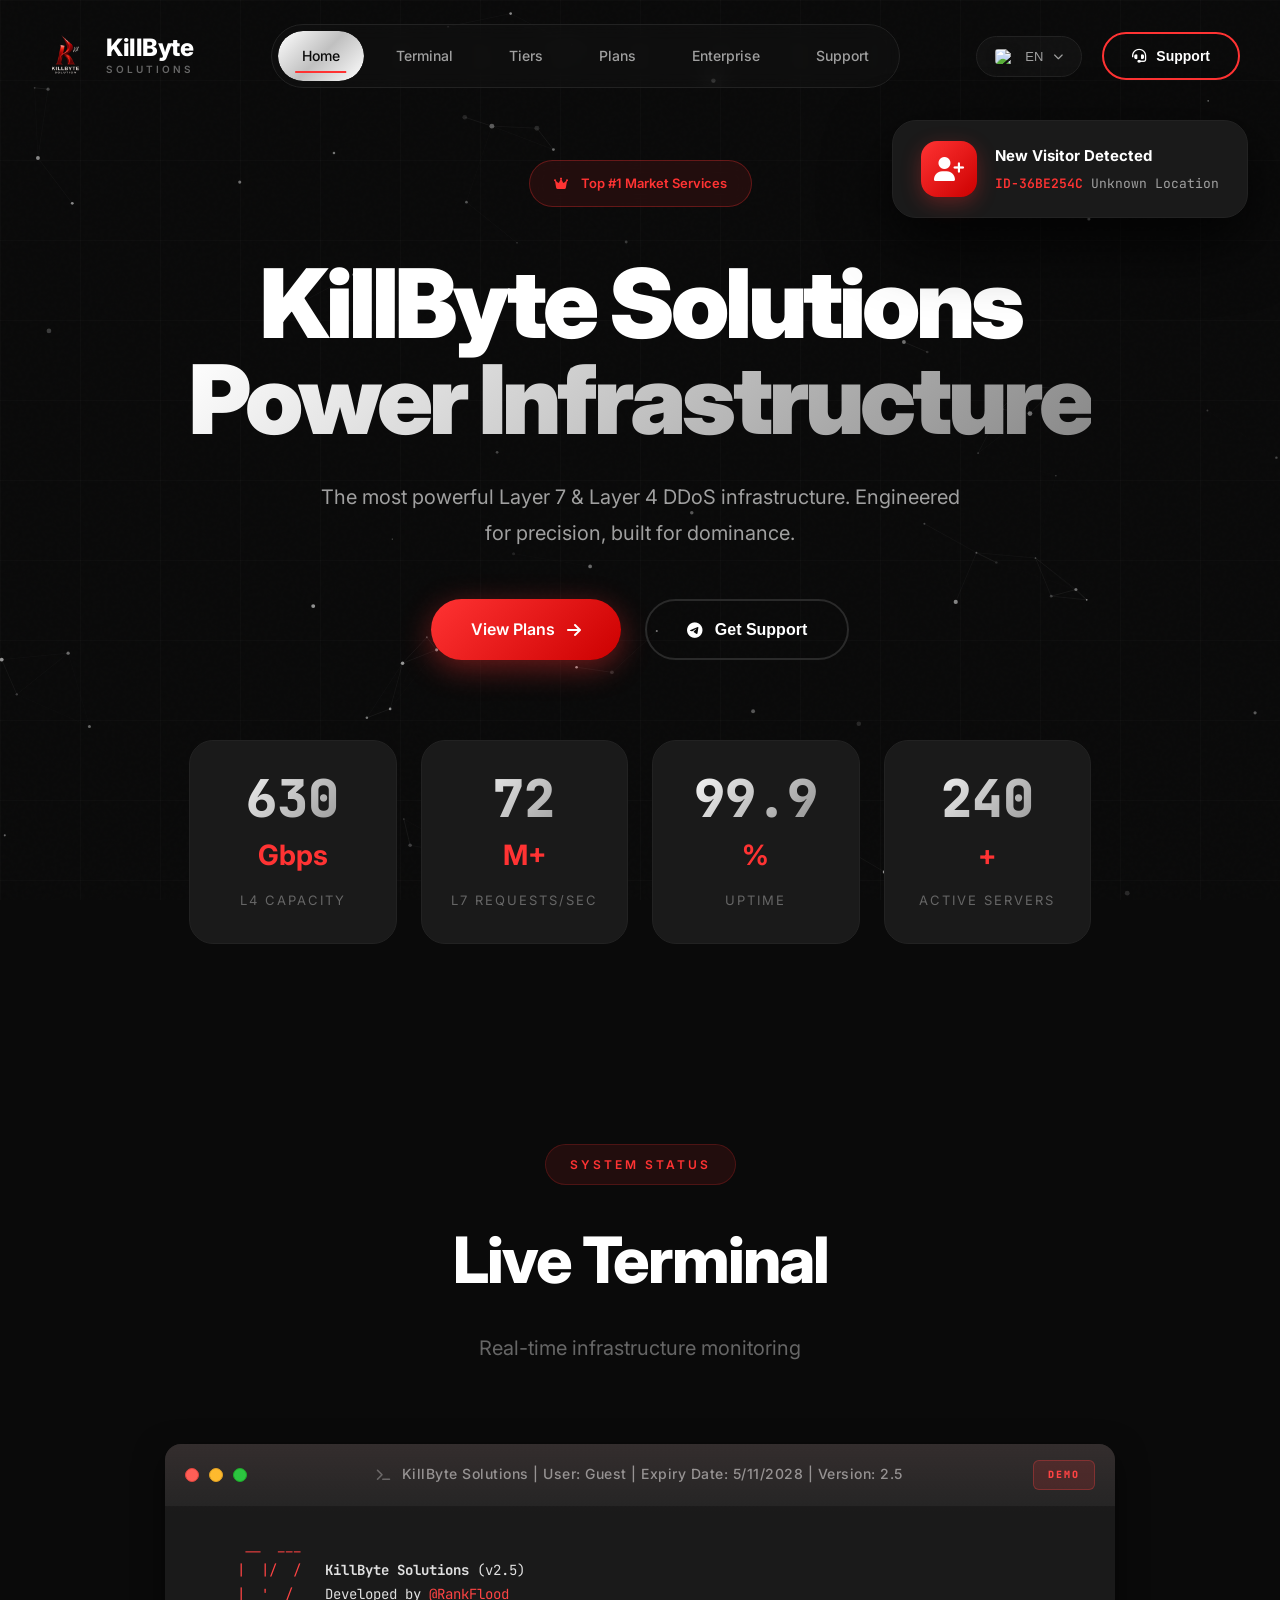
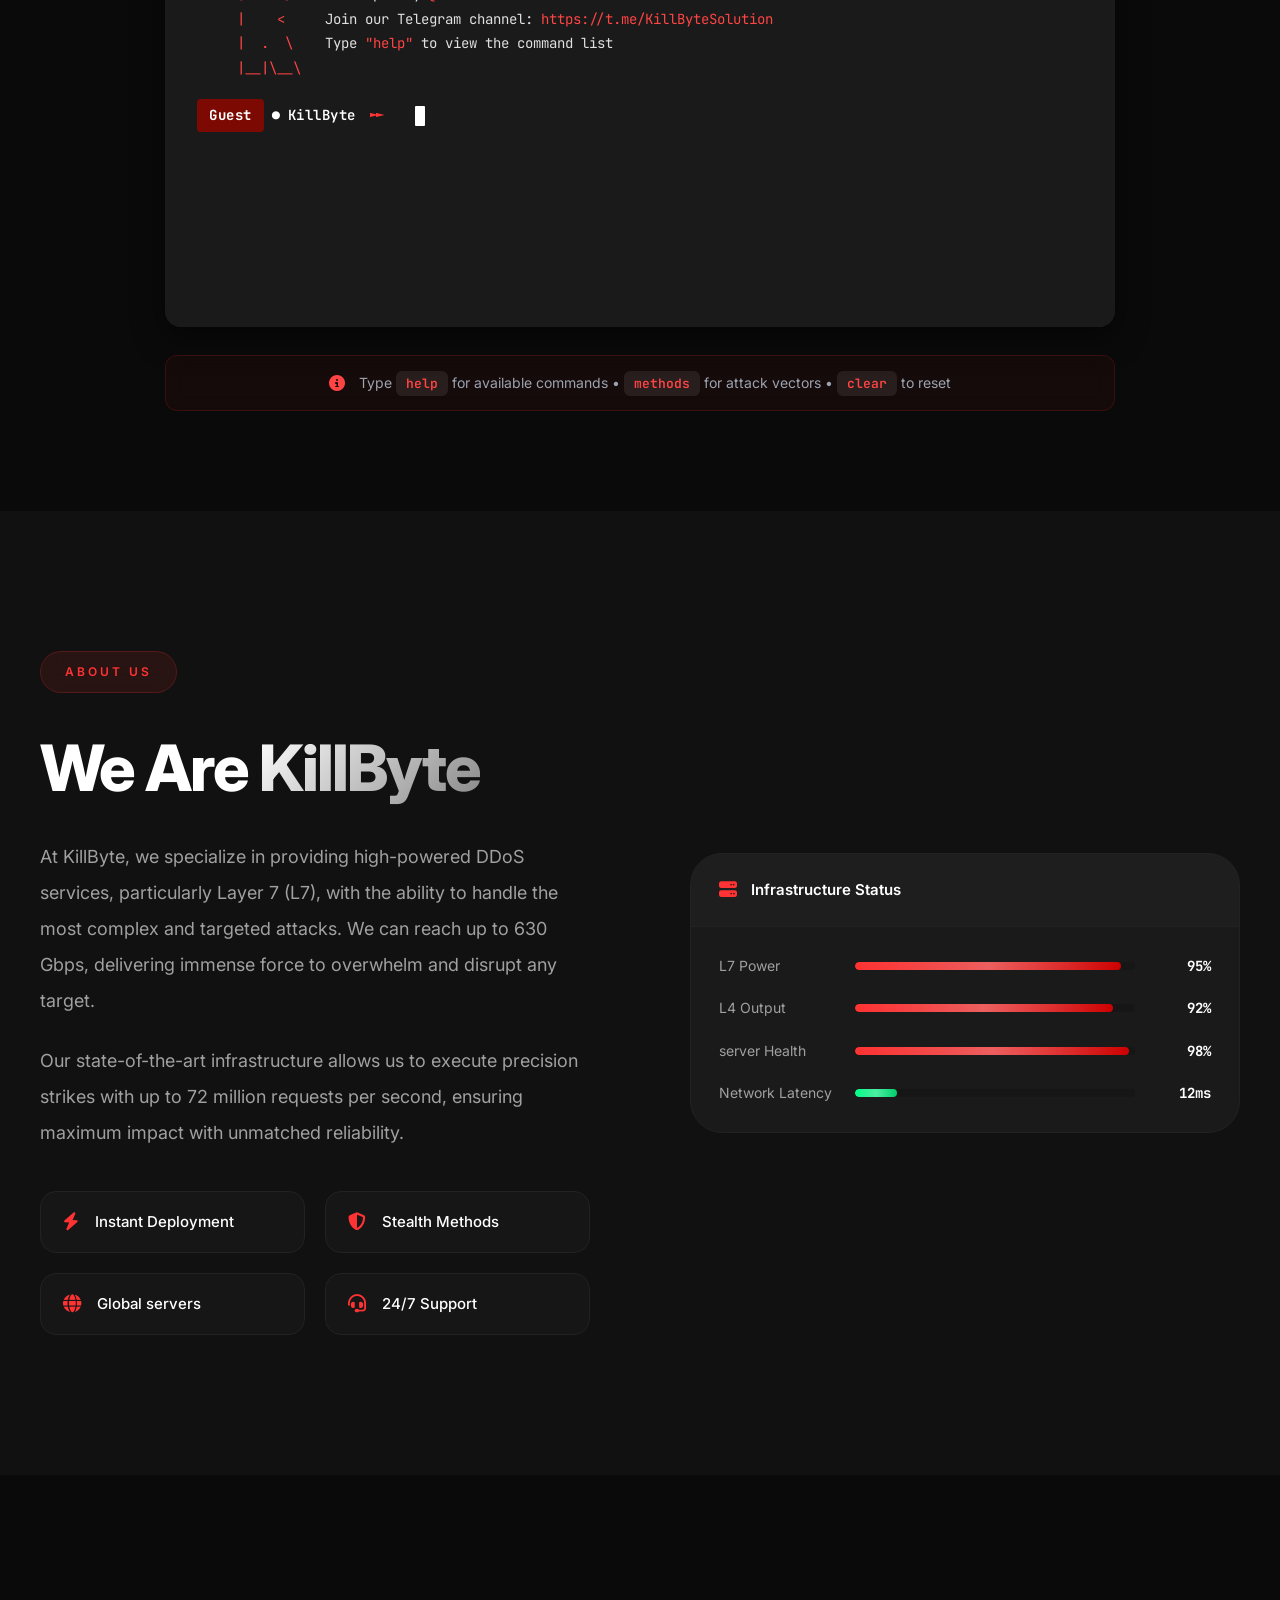
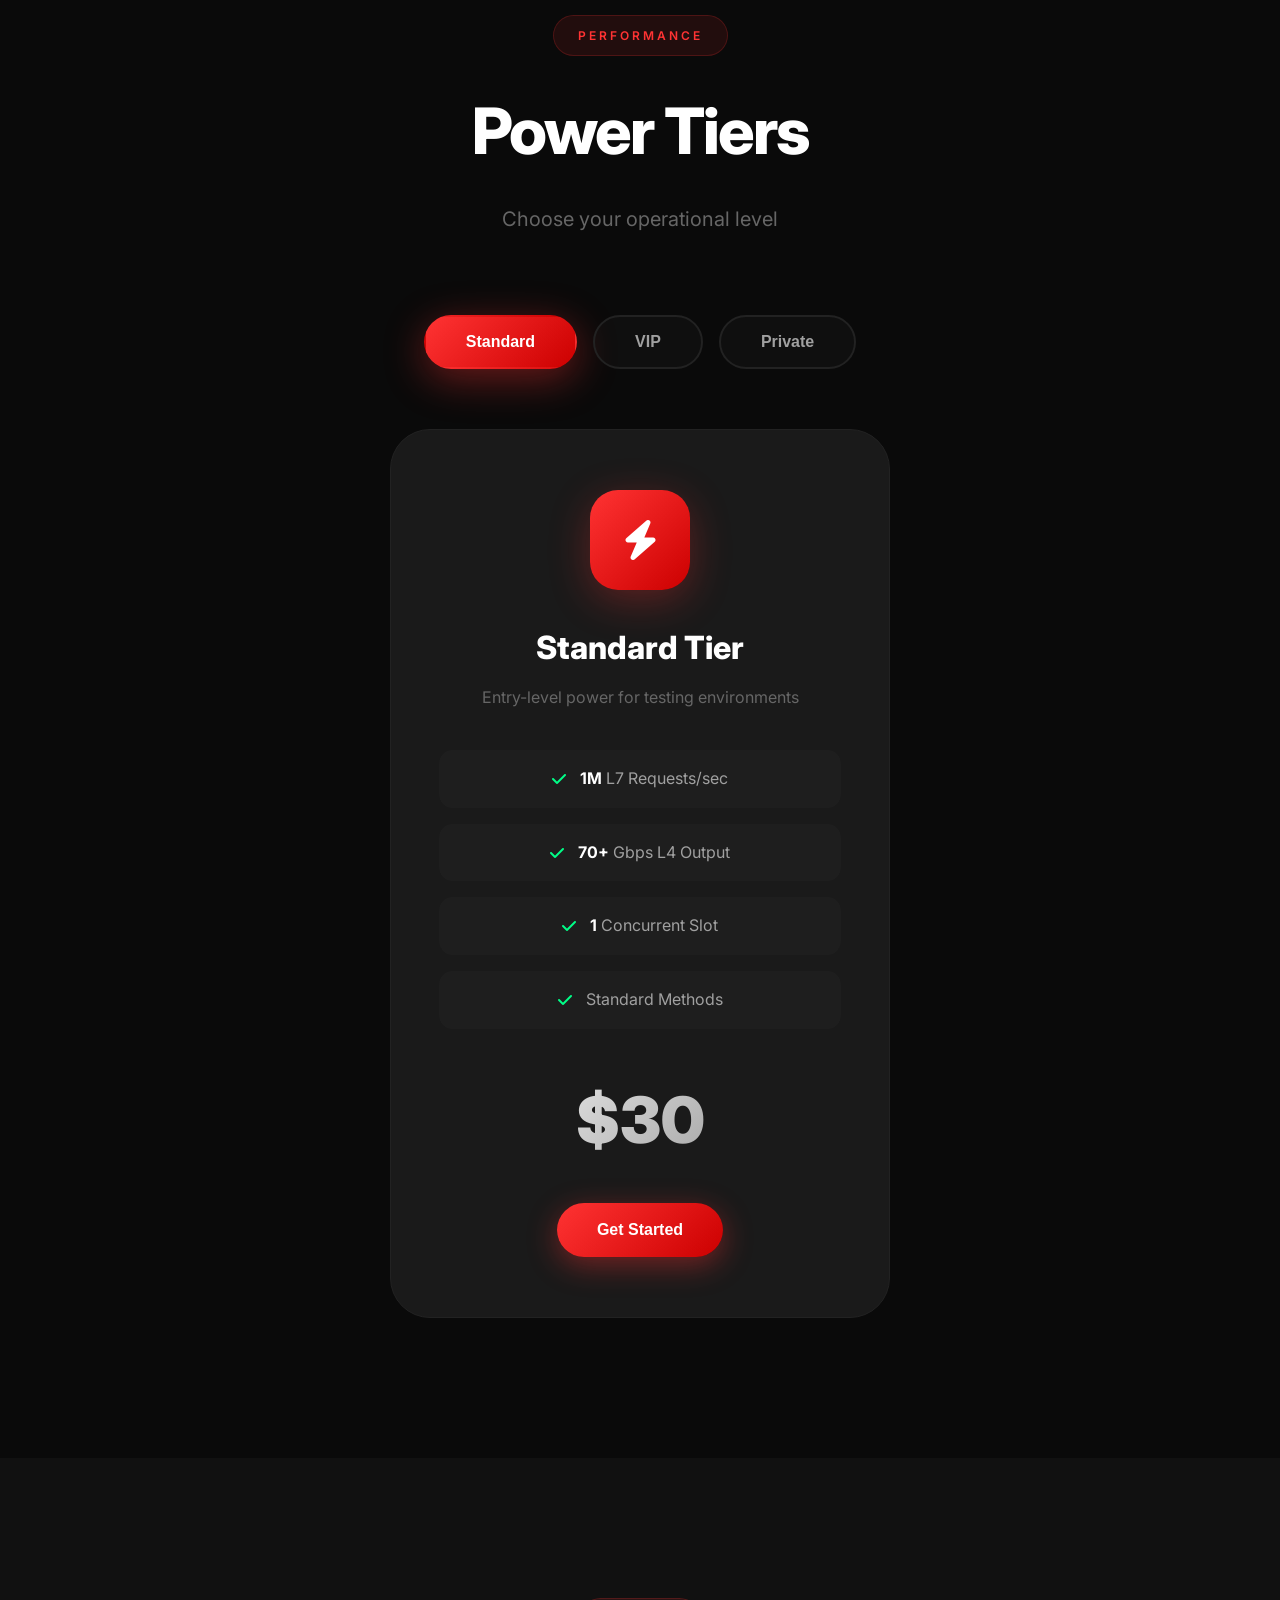
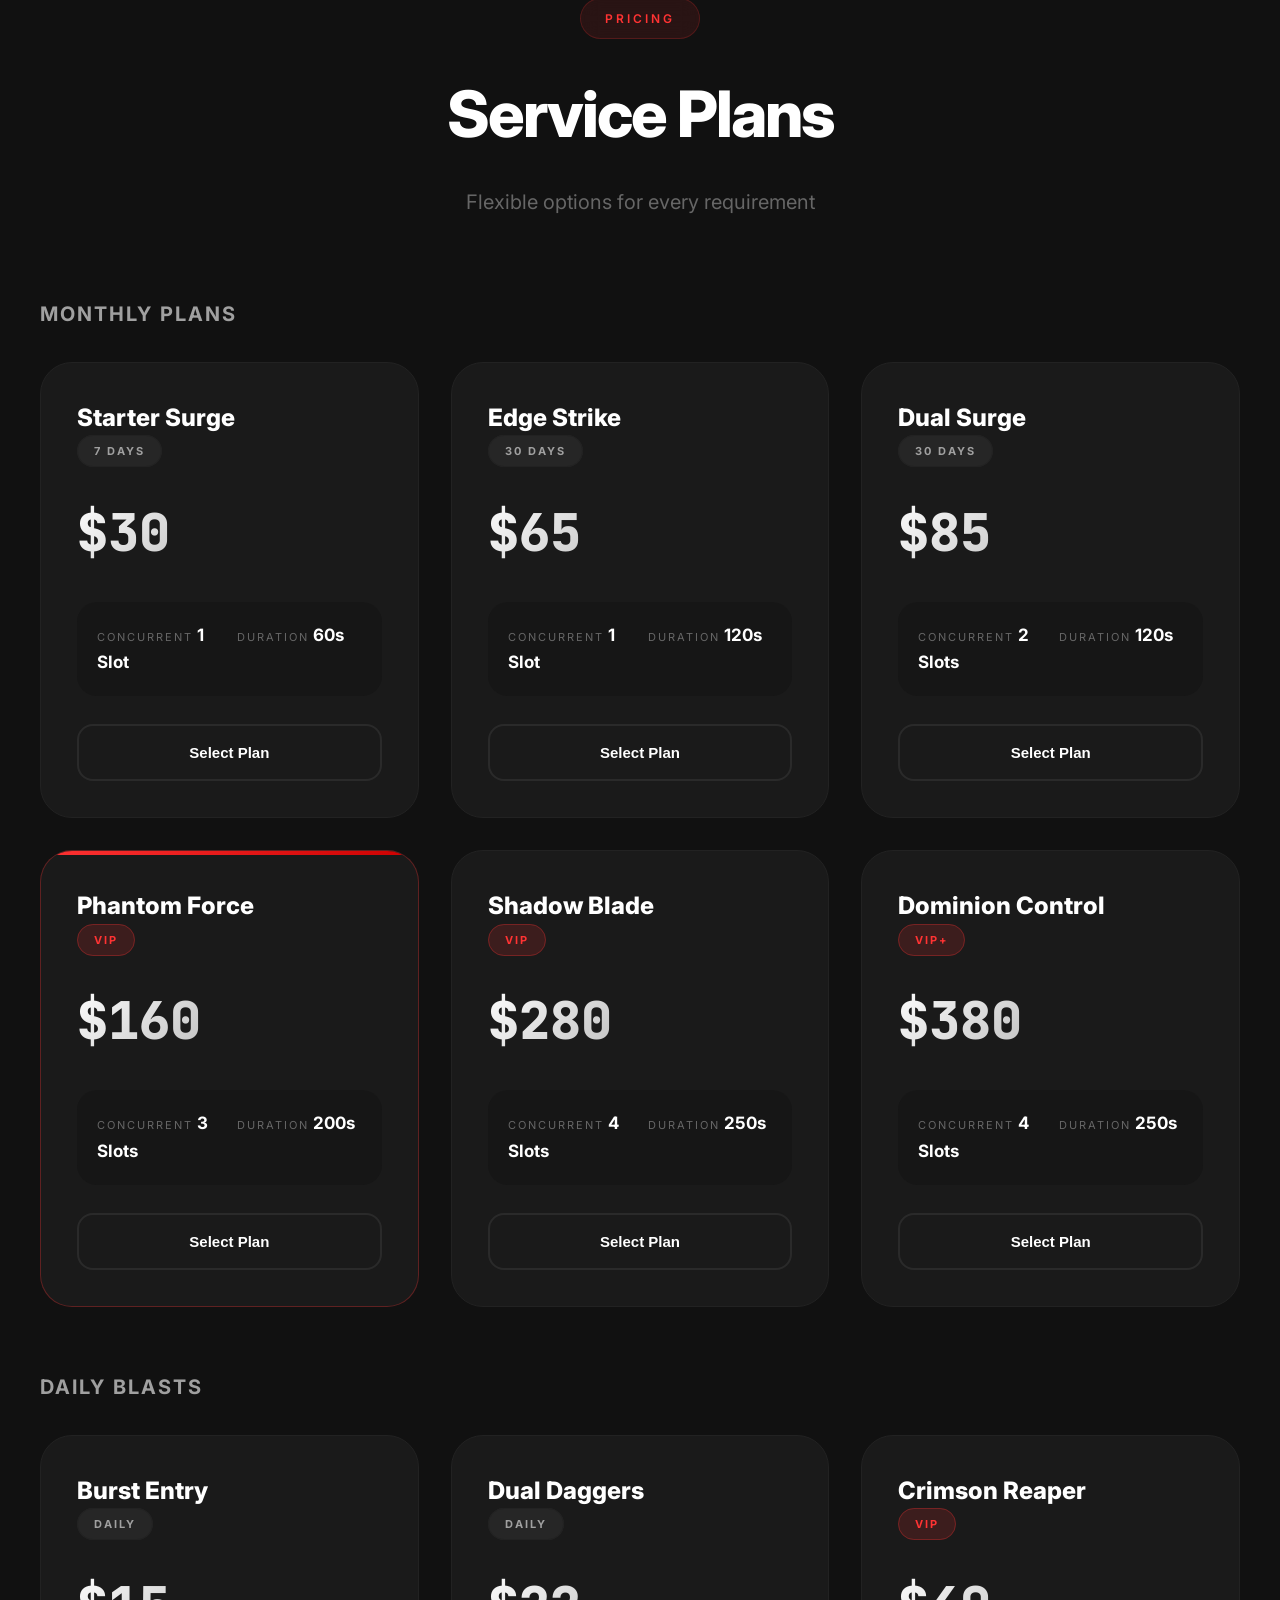
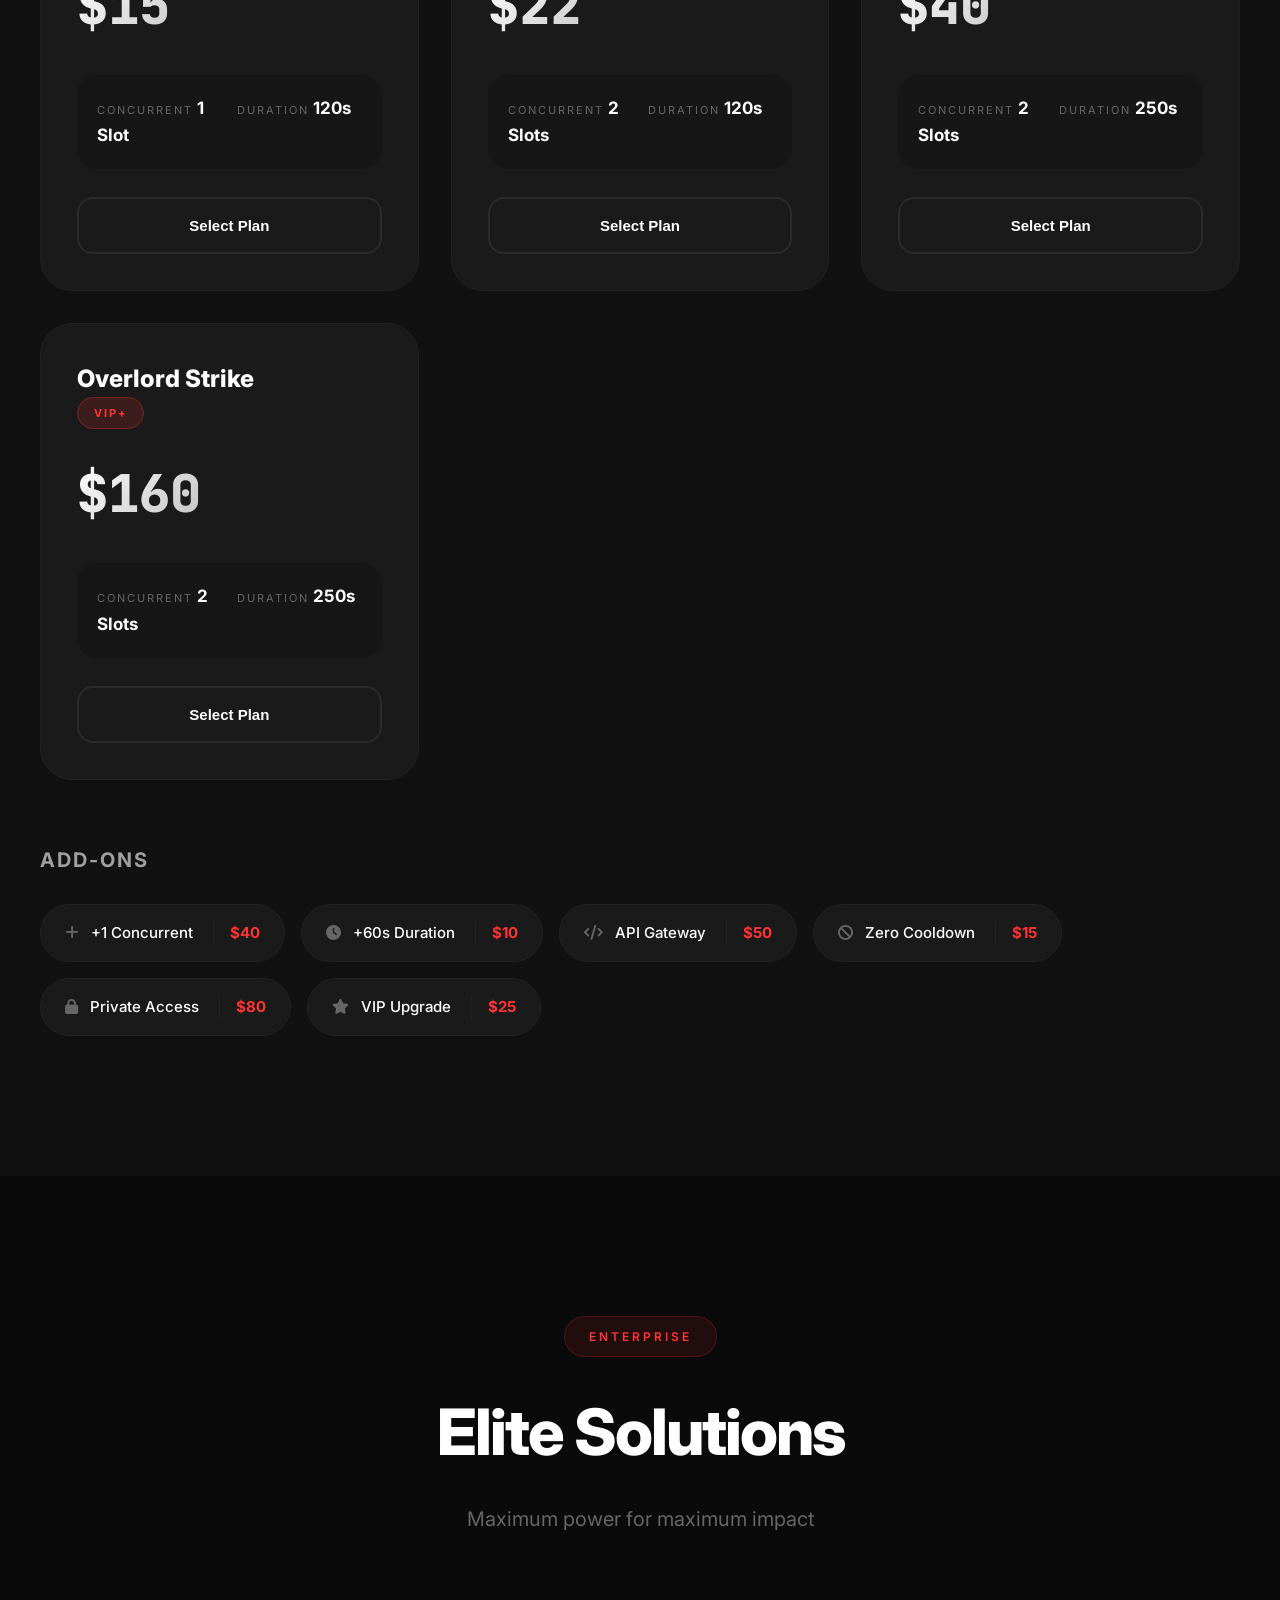
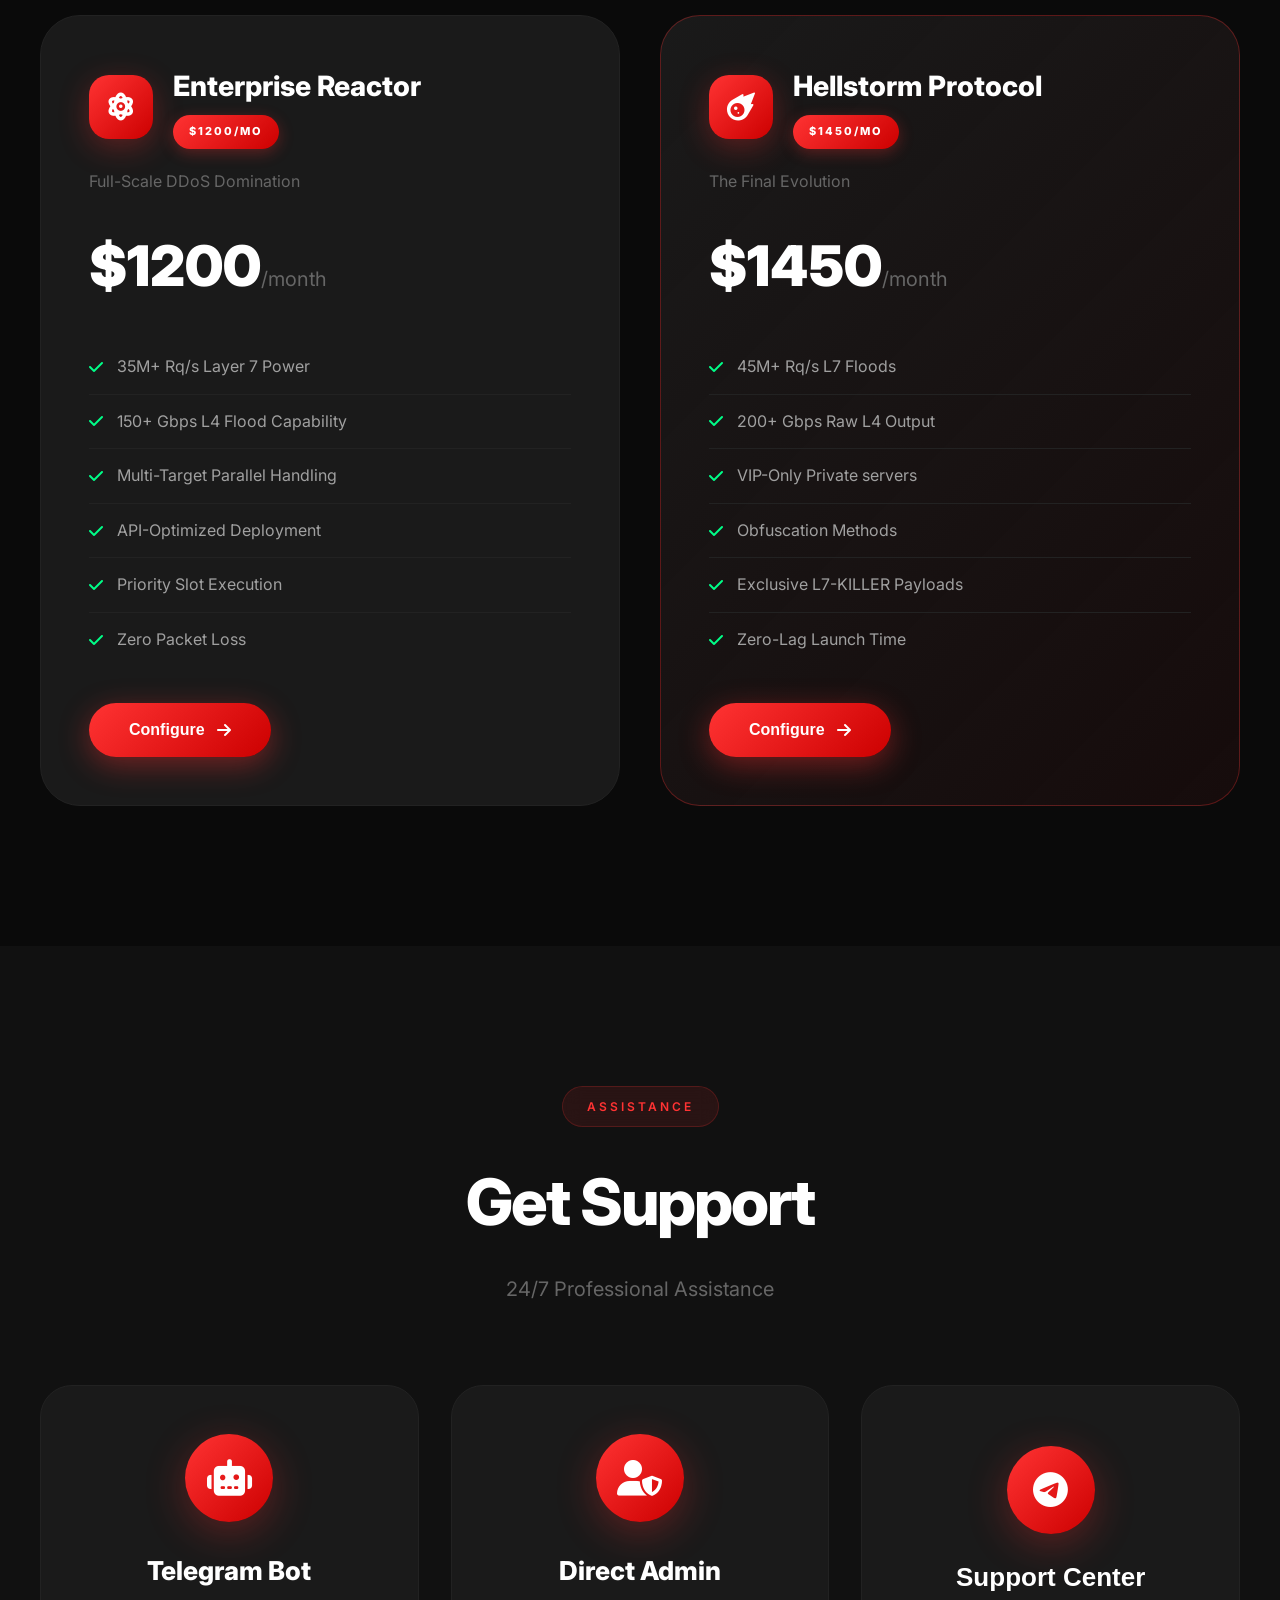
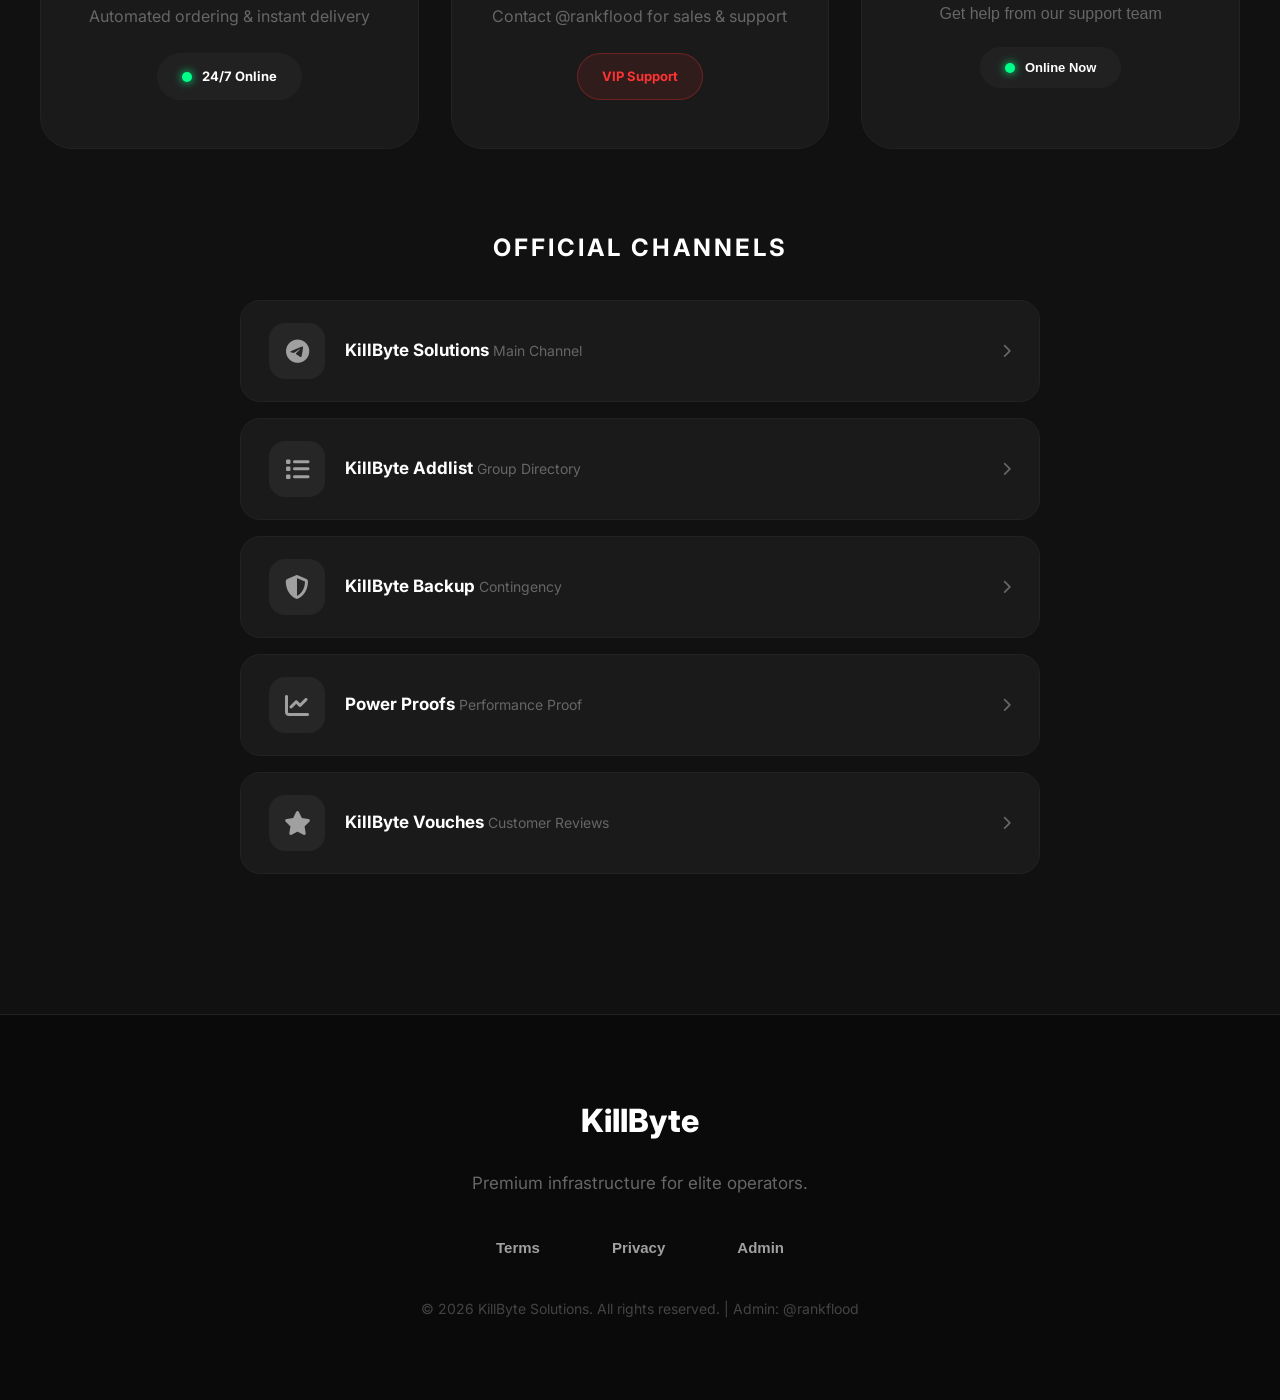
==== index.html @ 7d774ddf "Update index.html" ====
<!DOCTYPE html>
<html lang="en">
<!DOCTYPE html>
<html lang="en">
<head>
<meta charset="UTF-8">
<meta name="viewport" content="width=device-width, initial-scale=1.0">

<title>KillByte · Premium L7 & L4 Infrastructure</title>
<meta name="description" content="KillByte - The most powerful Layer 7 & Layer 4 infrastructure. Engineered for precision, built for dominance.">

<!-- Favicon -->
<link rel="icon" type="image/svg+xml" href="logo.svg">
<link rel="icon" type="image/png" sizes="32x32" href="logo.png">
<link rel="apple-touch-icon" href="logo.png">

<meta name="theme-color" content="#0a0a0a">

<link rel="preconnect" href="https://fonts.googleapis.com">
<link rel="preconnect" href="https://fonts.gstatic.com" crossorigin>

<link href="https://fonts.googleapis.com/css2?family=Inter:wght@300;400;500;600;700;800;900&family=JetBrains+Mono:wght@400;500;600;700&display=swap" rel="stylesheet">

<link rel="stylesheet" href="https://cdnjs.cloudflare.com/ajax/libs/font-awesome/6.5.1/css/all.min.css">

<link rel="stylesheet" href="css/main.css">
<link rel="stylesheet" href="css/animations.css">
<link rel="stylesheet" href="css/terminal.css">

</head>
<body>
<!-- Preloader -->
<div class="preloader" id="preloader">
    <div class="preloader-content">
        <div class="preloader-text">KILLBYTE SOLUTIONS</div>
        <div class="preloader-bar">
            <div class="preloader-progress"></div>
        </div>
        <div class="preloader-status">Initializing systems...</div>
    </div>
</div>

<!-- Background Canvas -->
<canvas id="bgCanvas" class="bg-canvas"></canvas>

<!-- Grid Overlay -->
<div class="grid-overlay"></div>

<!-- Noise Texture -->
<div class="noise-overlay"></div>

    <!-- Visitor Notification Toast -->
    <div class="visitor-toast" id="visitorToast">
        <div class="toast-icon"><i class="fas fa-user-plus"></i></div>
        <div class="toast-content">
            <div class="toast-title">New Visitor Detected</div>
            <div class="toast-info" id="visitorInfo">IP: Loading...</div>
        </div>
    </div>

<!-- Navigation -->
<nav class="navbar" id="navbar">
    <div class="nav-container">
        <a href="#" class="brand">
            <div class="brand-icon" style="background: none; background-color: transparent;">
                <img src="logo.png" alt="KillByte" style="width: auto; height: 50px; max-width: 230px; object-fit: contain;">
            </div>
            <div class="brand-text">
                <span class="brand-name">KillByte</span>
                <span class="brand-tag">Solutions</span>
            </div>
        </a>

        <div class="nav-links">
            <a href="#home" class="nav-link active" data-section="home">
                <span class="nav-link-text">Home</span>
                <span class="nav-link-line"></span>
            </a>
            <a href="#terminal" class="nav-link" data-section="terminal">
                <span class="nav-link-text">Terminal</span>
                <span class="nav-link-line"></span>
            </a>
            <a href="#tiers" class="nav-link" data-section="tiers">
                <span class="nav-link-text">Tiers</span>
                <span class="nav-link-line"></span>
            </a>
            <a href="#plans" class="nav-link" data-section="plans">
                <span class="nav-link-text">Plans</span>
                <span class="nav-link-line"></span>
            </a>
            <a href="#enterprise" class="nav-link" data-section="enterprise">
                <span class="nav-link-text">Enterprise</span>
                <span class="nav-link-line"></span>
            </a>
            <a href="#support" class="nav-link" data-section="support">
                <span class="nav-link-text">Support</span>
                <span class="nav-link-line"></span>
            </a>
        </div>

        <div class="nav-actions">
            <!-- Language Selector -->
            <div class="language-selector">
                <button class="lang-btn" id="langBtn">
                    <img src="https://flagcdn.com/w20/gb.png" alt="English" class="lang-flag">
                    <span>EN</span>
                    <i class="fas fa-chevron-down"></i>
                </button>
                <div class="lang-dropdown" id="langDropdown">
                    <button class="lang-option active" data-lang="en">
                        <img src="https://flagcdn.com/w20/gb.png" alt="English">
                        <span>English</span>
                    </button>
                    <button class="lang-option" data-lang="cn">
                        <img src="https://flagcdn.com/w20/cn.png" alt="Chinese">
                        <span>中文</span>
                    </button>
                    <button class="lang-option" data-lang="ru">
                        <img src="https://flagcdn.com/w20/ru.png" alt="Russian">
                        <span>Русский</span>
                    </button>
                </div>
            </div>
            <button class="nav-btn support-btn" onclick="openSupport()">
                <i class="fas fa-headset"></i>
                <span>Support</span>
            </button>
            <button class="menu-toggle" id="menuToggle">
                <span></span>
                <span></span>
                <span></span>
            </button>
        </div>
    </div>
</nav>

    <!-- Mobile Menu -->
    <div class="mobile-menu" id="mobileMenu">
        <div class="mobile-menu-links">
            <a href="#home" class="mobile-link" onclick="closeMobileMenu()">Home</a>
            <a href="#terminal" class="mobile-link" onclick="closeMobileMenu()">Terminal</a>
            <a href="#tiers" class="mobile-link" onclick="closeMobileMenu()">Tiers</a>
            <a href="#plans" class="mobile-link" onclick="closeMobileMenu()">Plans</a>
            <a href="#enterprise" class="mobile-link" onclick="closeMobileMenu()">Enterprise</a>
            <a href="#support" class="mobile-link" onclick="closeMobileMenu()">Support</a>
        </div>
    </div>

    <!-- Support Redirect Overlay -->
    <div class="redirect-overlay" id="redirectOverlay">
        <div class="redirect-content">
            <div class="redirect-icon">
                <i class="fab fa-telegram"></i>
            </div>
            <h2 class="redirect-title">Connecting to Support</h2>
            <p class="redirect-text">Redirecting to @KillByte_Support_Bot...</p>
            <div class="redirect-loader">
                <div class="redirect-progress"></div>
            </div>
        </div>
    </div>

    <!-- Admin Login Modal -->
    <div class="modal-overlay" id="adminModal">
        <div class="modal-content">
            <div class="modal-header">
                <div class="modal-icon">
                    <i class="fas fa-shield-alt"></i>
                </div>
                <h2 class="modal-title">Authorized Access</h2>
                <p class="modal-subtitle">Enter credentials to access admin panel</p>
            </div>
            <div class="modal-body">
                <div class="input-group">
                    <input type="password" id="adminPassword" class="modal-input" placeholder="Enter password..." onkeypress="if(event.key==='Enter')adminLogin()">
                    <button class="modal-btn" onclick="adminLogin()">
                        <i class="fas fa-lock"></i>
                        <span>Access Panel</span>
                    </button>
                </div>
                <button class="modal-cancel" onclick="closeAdminModal()">Cancel</button>
            </div>
        </div>
    </div>

    <!-- Admin Panel -->
    <div class="admin-panel" id="adminPanel">
        <div class="admin-sidebar">
            <div class="admin-brand">
                <div class="admin-icon"><i class="fas fa-bolt"></i></div>
                <span>KillByte Admin</span>
            </div>
            <nav class="admin-nav">
                <a href="#" class="admin-nav-item active" onclick="switchAdminTab('dashboard', this)">
                    <i class="fas fa-chart-line"></i>
                    <span>Dashboard</span>
                </a>
                <a href="#" class="admin-nav-item" onclick="switchAdminTab('visitors', this)">
                    <i class="fas fa-users"></i>
                    <span>Visitors</span>
                </a>
                <a href="#" class="admin-nav-item" onclick="switchAdminTab('telegram', this)">
                    <i class="fab fa-telegram"></i>
                    <span>Telegram</span>
                </a>
                <a href="#" class="admin-nav-item" onclick="switchAdminTab('settings', this)">
                    <i class="fas fa-cog"></i>
                    <span>Settings</span>
                </a>
            </nav>
            <button class="admin-logout" onclick="adminLogout()">
                <i class="fas fa-sign-out-alt"></i>
                <span>Logout</span>
            </button>
        </div>
        <div class="admin-main">
            <!-- Dashboard Tab -->
            <div class="admin-tab active" id="tab-dashboard">
                <div class="admin-header">
                    <h1>Dashboard</h1>
                    <div class="admin-status">
                        <span class="status-dot online"></span>
                        <span>System Online</span>
                    </div>
                </div>
                <div class="stats-grid">
                    <div class="stat-card">
                        <div class="stat-icon"><i class="fas fa-users"></i></div>
                        <div class="stat-info">
                            <div class="stat-value" id="totalVisitors">0</div>
                            <div class="stat-label">Total Visitors</div>
                        </div>
                    </div>
                    <div class="stat-card">
                        <div class="stat-icon"><i class="fas fa-eye"></i></div>
                        <div class="stat-info">
                            <div class="stat-value" id="todayVisitors">0</div>
                            <div class="stat-label">Today's Visitors</div>
                        </div>
                    </div>
                    <div class="stat-card">
                        <div class="stat-icon"><i class="fas fa-broadcast-tower"></i></div>
                        <div class="stat-info">
                            <div class="stat-value" id="telegramStatus">OFF</div>
                            <div class="stat-label">Telegram Bot</div>
                        </div>
                    </div>
                    <div class="stat-card">
                        <div class="stat-icon"><i class="fas fa-server"></i></div>
                        <div class="stat-info">
                            <div class="stat-value">240+</div>
                            <div class="stat-label">Active servers</div>
                        </div>
                    </div>
                </div>
                <div class="admin-section">
                    <h3><i class="fas fa-chart-area"></i> Visitor Analytics</h3>
                    <div class="chart-container">
                        <canvas id="visitorChart"></canvas>
                    </div>
                </div>
            </div>

            <!-- Visitors Tab -->
            <div class="admin-tab" id="tab-visitors">
                <div class="admin-header">
                    <h1>Visitor Log</h1>
                    <button class="btn-clear" onclick="clearVisitors()">
                        <i class="fas fa-trash"></i> Clear All
                    </button>
                </div>
                <div class="visitor-list" id="visitorList">
                    <!-- Visitor items will be added here -->
                </div>
            </div>

            <!-- Telegram Tab -->
            <div class="admin-tab" id="tab-telegram">
                <div class="admin-header">
                    <h1>Telegram Configuration</h1>
                </div>
                <div class="config-card">
                    <h3><i class="fab fa-telegram"></i> Bot Settings</h3>
                    <div class="form-group">
                        <label>Bot Token</label>
                        <input type="text" id="botToken" class="form-input" placeholder="123456789:ABCdefGHIjklMNOpqrsTUVwxyz">
                    </div>
                    <div class="form-group">
                        <label>Chat ID</label>
                        <input type="text" id="chatId" class="form-input" placeholder="-1001234567890">
                    </div>
                    <div class="form-group">
                        <label class="checkbox-label">
                            <input type="checkbox" id="notifyEnabled" checked>
                            <span>Enable visitor notifications</span>
                        </label>
                    </div>
                    <button class="btn-save" onclick="saveTelegramConfig()">
                        <i class="fas fa-save"></i> Save Configuration
                    </button>
                </div>
                <div class="config-card">
                    <h3><i class="fas fa-info-circle"></i> Setup Guide</h3>
                    <ol class="setup-steps">
                        <li>Message <a href="https://t.me/BotFather" target="_blank">@BotFather</a> on Telegram</li>
                        <li>Create new bot with <code>/newbot</code> command</li>
                        <li>Copy the bot token provided</li>
                        <li>Start a chat with your bot</li>
                        <li>Use <a href="https://t.me/userinfobot" target="_blank">@userinfobot</a> to get your Chat ID</li>
                        <li>Paste both values above and save</li>
                    </ol>
                </div>
            </div>

            <!-- Settings Tab -->
            <div class="admin-tab" id="tab-settings">
                <div class="admin-header">
                    <h1>Site Settings</h1>
                </div>
                <div class="config-card">
                    <h3><i class="fas fa-database"></i> Data Management</h3>
                    <button class="btn-danger" onclick="clearAllData()">
                        <i class="fas fa-exclamation-triangle"></i> Clear All Data
                    </button>
                </div>
            </div>
        </div>
    </div>

    <!-- Main Content -->
    <main>
        <!-- Hero Section -->
        <section id="home" class="hero">
            <div class="hero-content">
                <div class="hero-badge">
                    <i class="fas fa-crown"></i>
                    <span>Top #1 Market Services</span>
                </div>
                <h1 class="hero-title">
                    <span class="title-line">KillByte Solutions</span>
                    <span class="title-line gradient">Power Infrastructure</span>
                </h1>
                <p class="hero-description">
                    The most powerful Layer 7 & Layer 4 DDoS infrastructure. 
                    Engineered for precision, built for dominance.
                  
                </p>
                <div class="hero-actions">
                    <a href="#plans" class="btn btn-primary">
                        <span>View Plans</span>
                        <i class="fas fa-arrow-right"></i>
                    </a>
                    <button class="btn btn-secondary" onclick="openSupport()">
                        <i class="fab fa-telegram"></i>
                        <span>Get Support</span>
                    </button>
                </div>
                <div class="hero-stats">
                    <div class="hero-stat">
                        <div class="stat-number" data-count="630">0</div>
                        <div class="stat-suffix">Gbps</div>
                        <div class="stat-label">L4 Capacity</div>
                    </div>
                    <div class="hero-stat">
                        <div class="stat-number" data-count="72">0</div>
                        <div class="stat-suffix">M+</div>
                        <div class="stat-label">L7 Requests/sec</div>
                    </div>
                    <div class="hero-stat">
                        <div class="stat-number" data-count="99.9">0</div>
                        <div class="stat-suffix">%</div>
                        <div class="stat-label">Uptime</div>
                    </div>
                    <div class="hero-stat">
                        <div class="stat-number" data-count="240">0</div>
                        <div class="stat-suffix">+</div>
                        <div class="stat-label">Active servers</div>
                    </div>
                </div>
            </div>
         
        </section>

     <!-- Terminal Section -->
<section id="terminal" class="terminal-section">
    <div class="section-header">
        <span class="section-label">System Status</span>
        <h2 class="section-title">Live Terminal</h2>
        <p class="section-subtitle">Real-time infrastructure monitoring</p>
    </div>
    <div class="terminal-wrapper">
        <div class="mac-terminal" style="box-shadow: 0 10px 30px rgba(0,0,0,0.5);">
            <div class="terminal-header">
                <div class="terminal-buttons">
                    <span class="terminal-btn close"></span>
                    <span class="terminal-btn minimize"></span>
                    <span class="terminal-btn maximize"></span>
                </div>
                <div class="terminal-title">
                    <i class="fas fa-terminal"></i>
                    KillByte Solutions | User: Guest | Expiry Date: 5/11/2028 | Version: 2.5
                </div>
                <div class="terminal-actions">
                    <span class="demo-badge">DEMO</span>
                </div>
            </div>
            <div class="terminal-body" id="terminalBody" style="box-shadow: none; border: none;">
                <div class="terminal-content" id="terminalContent">
                    <div class="terminal-line">KillByte Solutions (v2.5)</div>
                    <div class="terminal-line">Developed by <span style="color: #ff3333;">@RankFlood</span></div>
                    <div class="terminal-line">Join our Telegram channel: <span style="color: #ff3333;">https://t.me/KillByteSolution</span></div>
                    <div class="terminal-line">Type "help" to view the command list</div>
                    <div class="terminal-line" style="margin-top: 8px;">&nbsp;</div>
                </div>
                <div class="terminal-input-line">
                    <span class="terminal-prompt">
                        <span class="prompt-user">Guest</span>
                        <span class="prompt-separator">●</span>
                        <span class="prompt-host">KillByte</span>
                        <span class="prompt-arrow">►►</span>
                    </span>
                    <span class="terminal-input" id="terminalInput"></span>
                    <span class="terminal-cursor" id="terminalCursor"></span>
                </div>
            </div>
        </div>
        <div class="terminal-hint">
            <i class="fas fa-info-circle"></i>
            <span>Type <code>help</code> for available commands • <code>methods</code> for attack vectors • <code>clear</code> to reset</span>
        </div>
    </div>
</section>

        <!-- About Section -->
        <section id="about" class="about-section">
            <div class="about-grid">
                <div class="about-content">
                    <span class="section-label">About Us</span>
                    <h2 class="section-title">We Are <span class="gradient">KillByte</span></h2>
                    <p class="about-text">
                        At KillByte, we specialize in providing high-powered DDoS services, particularly 
                        <strong>Layer 7 (L7)</strong>, with the ability to handle the most complex and targeted attacks. 
                        We can reach up to <span class="highlight">630 Gbps</span>, delivering immense force to 
                        overwhelm and disrupt any target.
                    </p>
                    <p class="about-text">
                        Our state-of-the-art infrastructure allows us to execute precision strikes with up to 
                        <span class="highlight">72 million requests per second</span>, ensuring maximum impact 
                        with unmatched reliability.
                    </p>
                    <div class="about-features">
                        <div class="about-feature">
                            <i class="fas fa-bolt"></i>
                            <span>Instant Deployment</span>
                        </div>
                        <div class="about-feature">
                            <i class="fas fa-shield-alt"></i>
                            <span>Stealth Methods</span>
                        </div>
                        <div class="about-feature">
                            <i class="fas fa-globe"></i>
                            <span>Global servers</span>
                        </div>
                        <div class="about-feature">
                            <i class="fas fa-headset"></i>
                            <span>24/7 Support</span>
                        </div>
                    </div>
                </div>
                <div class="about-visual">
                    <div class="visual-card">
                        <div class="visual-header">
                            <i class="fas fa-server"></i>
                            <span>Infrastructure Status</span>
                        </div>
                        <div class="visual-content">
                            <div class="status-item">
                                <span class="status-name">L7 Power</span>
                                <div class="status-bar">
                                    <div class="status-fill" style="width: 95%"></div>
                                </div>
                                <span class="status-value">95%</span>
                            </div>
                            <div class="status-item">
                                <span class="status-name">L4 Output</span>
                                <div class="status-bar">
                                    <div class="status-fill" style="width: 92%"></div>
                                </div>
                                <span class="status-value">92%</span>
                            </div>
                            <div class="status-item">
                                <span class="status-name">server Health</span>
                                <div class="status-bar">
                                    <div class="status-fill" style="width: 98%"></div>
                                </div>
                                <span class="status-value">98%</span>
                            </div>
                            <div class="status-item">
                                <span class="status-name">Network Latency</span>
                                <div class="status-bar">
                                    <div class="status-fill low" style="width: 15%"></div>
                                </div>
                                <span class="status-value">12ms</span>
                            </div>
                        </div>
                    </div>
                </div>
            </div>
        </section>

        <!-- Tiers Section -->
        <section id="tiers" class="tiers-section">
            <div class="section-header">
                <span class="section-label">Performance</span>
                <h2 class="section-title">Power Tiers</h2>
                <p class="section-subtitle">Choose your operational level</p>
            </div>
            <div class="tier-tabs">
                <button class="tier-tab active" data-tier="standard">Standard</button>
                <button class="tier-tab" data-tier="vip">VIP</button>
                <button class="tier-tab" data-tier="private">Private</button>
            </div>
            <div class="tier-contents">
                <div class="tier-content active" id="tier-standard">
                    <div class="tier-card">
                        <div class="tier-header">
                            <div class="tier-icon">
                                <i class="fas fa-bolt"></i>
                            </div>
                            <h3 class="tier-name">Standard Tier</h3>
                            <p class="tier-desc">Entry-level power for testing environments</p>
                        </div>
                        <div class="tier-specs">
                            <div class="tier-spec">
                                <i class="fas fa-check"></i>
                                <span><strong>1M</strong> L7 Requests/sec</span>
                            </div>
                            <div class="tier-spec">
                                <i class="fas fa-check"></i>
                                <span><strong>70+</strong> Gbps L4 Output</span>
                            </div>
                            <div class="tier-spec">
                                <i class="fas fa-check"></i>
                                <span><strong>1</strong> Concurrent Slot</span>
                            </div>
                            <div class="tier-spec">
                                <i class="fas fa-check"></i>
                                <span>Standard Methods</span>
                            </div>
                        </div>
                        <div class="tier-price">$30</div>
                        <button class="btn btn-primary" onclick="buyPlan('standard')">Get Started</button>
                    </div>
                </div>
                <div class="tier-content" id="tier-vip">
                    <div class="tier-card featured">
                        <div class="tier-badge">MOST POPULAR</div>
                        <div class="tier-header">
                            <div class="tier-icon">
                                <i class="fas fa-fire"></i>
                            </div>
                            <h3 class="tier-name">VIP Tier</h3>
                            <p class="tier-desc">Professional grade with enhanced capabilities</p>
                        </div>
                        <div class="tier-specs">
                            <div class="tier-spec">
                                <i class="fas fa-check"></i>
                                <span><strong>30M</strong> L7 Requests/sec</span>
                            </div>
                            <div class="tier-spec">
                                <i class="fas fa-check"></i>
                                <span><strong>150+</strong> Gbps L4 Output</span>
                            </div>
                            <div class="tier-spec">
                                <i class="fas fa-check"></i>
                                <span><strong>2</strong> Concurrent Slots</span>
                            </div>
                            <div class="tier-spec">
                                <i class="fas fa-check"></i>
                                <span>VIP Methods + API Access</span>
                            </div>
                        </div>
                        <div class="tier-price">$65</div>
                        <button class="btn btn-primary" onclick="buyPlan('vip')">Get VIP</button>
                    </div>
                </div>
                <div class="tier-content" id="tier-private">
                    <div class="tier-card">
                        <div class="tier-header">
                            <div class="tier-icon">
                                <i class="fas fa-crown"></i>
                            </div>
                            <h3 class="tier-name">Private Tier</h3>
                            <p class="tier-desc">Exclusive access to restricted infrastructure</p>
                        </div>
                        <div class="tier-specs">
                            <div class="tier-spec">
                                <i class="fas fa-check"></i>
                                <span><strong>45M</strong> L7 Requests/sec</span>
                            </div>
                            <div class="tier-spec">
                                <i class="fas fa-check"></i>
                                <span><strong>200+</strong> Gbps L4 Output</span>
                            </div>
                            <div class="tier-spec">
                                <i class="fas fa-check"></i>
                                <span><strong>4</strong> Concurrent Slots</span>
                            </div>
                            <div class="tier-spec">
                                <i class="fas fa-check"></i>
                                <span>Private servers + L7 Bypasses</span>
                            </div>
                        </div>
                        <div class="tier-price">$160</div>
                        <button class="btn btn-primary" onclick="buyPlan('private')">Get Private</button>
                    </div>
                </div>
            </div>
        </section>

        <!-- Plans Section -->
        <section id="plans" class="plans-section">
            <div class="section-header">
                <span class="section-label">Pricing</span>
                <h2 class="section-title">Service Plans</h2>
                <p class="section-subtitle">Flexible options for every requirement</p>
            </div>
            
            <h3 class="plans-category">Monthly Plans</h3>
            <div class="plans-grid">
                <div class="plan-card" onclick="buyPlan('starter')">
                    <div class="plan-header">
                        <div class="plan-info">
                            <h4 class="plan-name">Starter Surge</h4>
                            <span class="plan-badge">7 Days</span>
                        </div>
                    </div>
                    <div class="plan-price">$30</div>
                    <div class="plan-specs">
                        <div class="plan-spec">
                            <span class="spec-label">Concurrent</span>
                            <span class="spec-value">1 Slot</span>
                        </div>
                        <div class="plan-spec">
                            <span class="spec-label">Duration</span>
                            <span class="spec-value">60s</span>
                        </div>
                    </div>
                    <button class="plan-btn">Select Plan</button>
                </div>

                <div class="plan-card" onclick="buyPlan('edge')">
                    <div class="plan-header">
                        <div class="plan-info">
                            <h4 class="plan-name">Edge Strike</h4>
                            <span class="plan-badge">30 Days</span>
                        </div>
                    </div>
                    <div class="plan-price">$65</div>
                    <div class="plan-specs">
                        <div class="plan-spec">
                            <span class="spec-label">Concurrent</span>
                            <span class="spec-value">1 Slot</span>
                        </div>
                        <div class="plan-spec">
                            <span class="spec-label">Duration</span>
                            <span class="spec-value">120s</span>
                        </div>
                    </div>
                    <button class="plan-btn">Select Plan</button>
                </div>

                <div class="plan-card" onclick="buyPlan('dual')">
                    <div class="plan-header">
                        <div class="plan-info">
                            <h4 class="plan-name">Dual Surge</h4>
                            <span class="plan-badge">30 Days</span>
                        </div>
                    </div>
                    <div class="plan-price">$85</div>
                    <div class="plan-specs">
                        <div class="plan-spec">
                            <span class="spec-label">Concurrent</span>
                            <span class="spec-value">2 Slots</span>
                        </div>
                        <div class="plan-spec">
                            <span class="spec-label">Duration</span>
                            <span class="spec-value">120s</span>
                        </div>
                    </div>
                    <button class="plan-btn">Select Plan</button>
                </div>

                <div class="plan-card featured" onclick="buyPlan('phantom')">
                    <div class="plan-header">
                        <div class="plan-info">
                            <h4 class="plan-name">Phantom Force</h4>
                            <span class="plan-badge vip">VIP</span>
                        </div>
                    </div>
                    <div class="plan-price">$160</div>
                    <div class="plan-specs">
                        <div class="plan-spec">
                            <span class="spec-label">Concurrent</span>
                            <span class="spec-value">3 Slots</span>
                        </div>
                        <div class="plan-spec">
                            <span class="spec-label">Duration</span>
                            <span class="spec-value">200s</span>
                        </div>
                    </div>
                    <button class="plan-btn">Select Plan</button>
                </div>

                <div class="plan-card" onclick="buyPlan('shadow')">
                    <div class="plan-header">
                        <div class="plan-info">
                            <h4 class="plan-name">Shadow Blade</h4>
                            <span class="plan-badge vip">VIP</span>
                        </div>
                    </div>
                    <div class="plan-price">$280</div>
                    <div class="plan-specs">
                        <div class="plan-spec">
                            <span class="spec-label">Concurrent</span>
                            <span class="spec-value">4 Slots</span>
                        </div>
                        <div class="plan-spec">
                            <span class="spec-label">Duration</span>
                            <span class="spec-value">250s</span>
                        </div>
                    </div>
                    <button class="plan-btn">Select Plan</button>
                </div>

                <div class="plan-card" onclick="buyPlan('dominion')">
                    <div class="plan-header">
                        <div class="plan-info">
                            <h4 class="plan-name">Dominion Control</h4>
                            <span class="plan-badge vip">VIP+</span>
                        </div>
                    </div>
                    <div class="plan-price">$380</div>
                    <div class="plan-specs">
                        <div class="plan-spec">
                            <span class="spec-label">Concurrent</span>
                            <span class="spec-value">4 Slots</span>
                        </div>
                        <div class="plan-spec">
                            <span class="spec-label">Duration</span>
                            <span class="spec-value">250s</span>
                        </div>
                    </div>
                    <button class="plan-btn">Select Plan</button>
                </div>
            </div>

            <h3 class="plans-category">Daily Blasts</h3>
            <div class="plans-grid daily">
                <div class="plan-card" onclick="buyPlan('burst')">
                    <div class="plan-header">
                        <div class="plan-info">
                            <h4 class="plan-name">Burst Entry</h4>
                            <span class="plan-badge">Daily</span>
                        </div>
                    </div>
                    <div class="plan-price">$15</div>
                    <div class="plan-specs">
                        <div class="plan-spec">
                            <span class="spec-label">Concurrent</span>
                            <span class="spec-value">1 Slot</span>
                        </div>
                        <div class="plan-spec">
                            <span class="spec-label">Duration</span>
                            <span class="spec-value">120s</span>
                        </div>
                    </div>
                    <button class="plan-btn">Select Plan</button>
                </div>

                <div class="plan-card" onclick="buyPlan('daggers')">
                    <div class="plan-header">
                        <div class="plan-info">
                            <h4 class="plan-name">Dual Daggers</h4>
                            <span class="plan-badge">Daily</span>
                        </div>
                    </div>
                    <div class="plan-price">$22</div>
                    <div class="plan-specs">
                        <div class="plan-spec">
                            <span class="spec-label">Concurrent</span>
                            <span class="spec-value">2 Slots</span>
                        </div>
                        <div class="plan-spec">
                            <span class="spec-label">Duration</span>
                            <span class="spec-value">120s</span>
                        </div>
                    </div>
                    <button class="plan-btn">Select Plan</button>
                </div>

                <div class="plan-card" onclick="buyPlan('crimson')">
                    <div class="plan-header">
                        <div class="plan-info">
                            <h4 class="plan-name">Crimson Reaper</h4>
                            <span class="plan-badge vip">VIP</span>
                        </div>
                    </div>
                    <div class="plan-price">$40</div>
                    <div class="plan-specs">
                        <div class="plan-spec">
                            <span class="spec-label">Concurrent</span>
                            <span class="spec-value">2 Slots</span>
                        </div>
                        <div class="plan-spec">
                            <span class="spec-label">Duration</span>
                            <span class="spec-value">250s</span>
                        </div>
                    </div>
                    <button class="plan-btn">Select Plan</button>
                </div>

                <div class="plan-card" onclick="buyPlan('overlord')">
                    <div class="plan-header">
                        <div class="plan-info">
                            <h4 class="plan-name">Overlord Strike</h4>
                            <span class="plan-badge vip">VIP+</span>
                        </div>
                    </div>
                    <div class="plan-price">$160</div>
                    <div class="plan-specs">
                        <div class="plan-spec">
                            <span class="spec-label">Concurrent</span>
                            <span class="spec-value">2 Slots</span>
                        </div>
                        <div class="plan-spec">
                            <span class="spec-label">Duration</span>
                            <span class="spec-value">250s</span>
                        </div>
                    </div>
                    <button class="plan-btn">Select Plan</button>
                </div>
            </div>

            <div class="addons-section">
                <h3 class="addons-title">Add-ons</h3>
                <div class="addons-grid">
                    <div class="addon-chip" onclick="buyAddon('concurrent')">
                        <i class="fas fa-plus"></i>
                        <span>+1 Concurrent</span>
                        <span class="addon-price">$40</span>
                    </div>
                    <div class="addon-chip" onclick="buyAddon('duration')">
                        <i class="fas fa-clock"></i>
                        <span>+60s Duration</span>
                        <span class="addon-price">$10</span>
                    </div>
                    <div class="addon-chip" onclick="buyAddon('api')">
                        <i class="fas fa-code"></i>
                        <span>API Gateway</span>
                        <span class="addon-price">$50</span>
                    </div>
                    <div class="addon-chip" onclick="buyAddon('cooldown')">
                        <i class="fas fa-ban"></i>
                        <span>Zero Cooldown</span>
                        <span class="addon-price">$15</span>
                    </div>
                    <div class="addon-chip" onclick="buyAddon('private')">
                        <i class="fas fa-lock"></i>
                        <span>Private Access</span>
                        <span class="addon-price">$80</span>
                    </div>
                    <div class="addon-chip" onclick="buyAddon('vip')">
                        <i class="fas fa-star"></i>
                        <span>VIP Upgrade</span>
                        <span class="addon-price">$25</span>
                    </div>
                </div>
            </div>
        </section>

<!-- Enterprise Section -->
<section id="enterprise" class="enterprise-section">
    <div class="section-header">
        <span class="section-label">Enterprise</span>
        <h2 class="section-title">Elite Solutions</h2>
        <p class="section-subtitle">Maximum power for maximum impact</p>
    </div>
    <div class="enterprise-grid">
        <div class="enterprise-card">
            <div class="enterprise-header">
                <div class="enterprise-icon">
                    <i class="fas fa-atom"></i>
                </div>
                <div class="enterprise-info">
                    <h3 class="enterprise-name">Enterprise Reactor</h3>
                    <span class="enterprise-badge">$1200/mo</span>
                </div>
            </div>
            <p class="enterprise-desc">Full-Scale DDoS Domination</p>
            <div class="enterprise-price">$1200<span>/month</span></div>
            <ul class="enterprise-features">
                <li><i class="fas fa-check"></i> 35M+ Rq/s Layer 7 Power</li>
                <li><i class="fas fa-check"></i> 150+ Gbps L4 Flood Capability</li>
                <li><i class="fas fa-check"></i> Multi-Target Parallel Handling</li>
                <li><i class="fas fa-check"></i> API-Optimized Deployment</li>
                <li><i class="fas fa-check"></i> Priority Slot Execution</li>
                <li><i class="fas fa-check"></i> Zero Packet Loss</li>
            </ul>
            <button class="btn btn-primary" onclick="buyPlan('reactor')">
                <span>Configure</span>
                <i class="fas fa-arrow-right"></i>
            </button>
        </div>

        <div class="enterprise-card ultimate">
            <div class="enterprise-header">
                <div class="enterprise-icon">
                    <i class="fas fa-meteor"></i>
                </div>
                <div class="enterprise-info">
                    <h3 class="enterprise-name">Hellstorm Protocol</h3>
                    <span class="enterprise-badge">$1450/mo</span>
                </div>
            </div>
            <p class="enterprise-desc">The Final Evolution</p>
            <div class="enterprise-price">$1450<span>/month</span></div>
            <ul class="enterprise-features">
                <li><i class="fas fa-check"></i> 45M+ Rq/s L7 Floods</li>
                <li><i class="fas fa-check"></i> 200+ Gbps Raw L4 Output</li>
                <li><i class="fas fa-check"></i> VIP-Only Private servers</li>
                <li><i class="fas fa-check"></i> Obfuscation Methods</li>
                <li><i class="fas fa-check"></i> Exclusive L7-KILLER Payloads</li>
                <li><i class="fas fa-check"></i> Zero-Lag Launch Time</li>
            </ul>
            <button class="btn btn-primary" onclick="buyPlan('hellstorm')">
                <span>Configure</span>
                <i class="fas fa-arrow-right"></i>
            </button>
        </div>
    </div>
</section>

        <!-- Support Section -->
        <section id="support" class="support-section">
            <div class="section-header">
                <span class="section-label">Assistance</span>
                <h2 class="section-title">Get Support</h2>
                <p class="section-subtitle">24/7 Professional Assistance</p>
            </div>
            <div class="support-grid">
                <a href="https://t.me/KillByte_Support_Bot" target="_blank" class="support-card">
                    <div class="support-icon">
                        <i class="fas fa-robot"></i>
                    </div>
                    <h3 class="support-title">Telegram Bot</h3>
                    <p class="support-desc">Automated ordering & instant delivery</p>
                    <span class="support-status online">
                        <span class="status-dot"></span>
                        24/7 Online
                    </span>
                </a>
                <a href="https://t.me/rankflood" target="_blank" class="support-card">
                    <div class="support-icon">
                        <i class="fas fa-user-shield"></i>
                    </div>
                    <h3 class="support-title">Direct Admin</h3>
                    <p class="support-desc">Contact @rankflood for sales & support</p>
                    <span class="support-status vip">VIP Support</span>
                </a>
                <button class="support-card" onclick="openSupport()">
                    <div class="support-icon">
                        <i class="fab fa-telegram"></i>
                    </div>
                    <h3 class="support-title">Support Center</h3>
                    <p class="support-desc">Get help from our support team</p>
                    <span class="support-status online">
                        <span class="status-dot"></span>
                        Online Now
                    </span>
                </button>
            </div>

            <div class="channels-section">
                <h3 class="channels-title">Official Channels</h3>
                <div class="channels-list">
                    <a href="https://t.me/+_Nyb8D6jsHJiY2Qx" target="_blank" class="channel-item">
                        <div class="channel-icon">
                            <i class="fab fa-telegram"></i>
                        </div>
                        <div class="channel-info">
                            <span class="channel-name">KillByte Solutions</span>
                            <span class="channel-desc">Main Channel</span>
                        </div>
                        <i class="fas fa-chevron-right channel-arrow"></i>
                    </a>
                    <a href="https://t.me/addlist/TU8lnQMAZMk0OTU1" target="_blank" class="channel-item">
                        <div class="channel-icon">
                            <i class="fas fa-list"></i>
                        </div>
                        <div class="channel-info">
                            <span class="channel-name">KillByte Addlist</span>
                            <span class="channel-desc">Group Directory</span>
                        </div>
                        <i class="fas fa-chevron-right channel-arrow"></i>
                    </a>
                    <a href="https://t.me/killbytebackup" target="_blank" class="channel-item">
                        <div class="channel-icon">
                            <i class="fas fa-shield-alt"></i>
                        </div>
                        <div class="channel-info">
                            <span class="channel-name">KillByte Backup</span>
                            <span class="channel-desc">Contingency</span>
                        </div>
                        <i class="fas fa-chevron-right channel-arrow"></i>
                    </a>
                    <a href="https://t.me/KillBytePowerShow" target="_blank" class="channel-item">
                        <div class="channel-icon">
                            <i class="fas fa-chart-line"></i>
                        </div>
                        <div class="channel-info">
                            <span class="channel-name">Power Proofs</span>
                            <span class="channel-desc">Performance Proof</span>
                        </div>
                        <i class="fas fa-chevron-right channel-arrow"></i>
                    </a>
                    <a href="https://t.me/killbytevouch" target="_blank" class="channel-item">
                        <div class="channel-icon">
                            <i class="fas fa-star"></i>
                        </div>
                        <div class="channel-info">
                            <span class="channel-name">KillByte Vouches</span>
                            <span class="channel-desc">Customer Reviews</span>
                        </div>
                        <i class="fas fa-chevron-right channel-arrow"></i>
                    </a>
                </div>
            </div>
        </section>
    </main>


   <!-- Footer -->
<footer class="footer">
    <div class="footer-content">

        <div class="footer-brand">
            <span class="footer-name">KillByte</span>
        </div>

        <p class="footer-text">Premium infrastructure for elite operators.</p>

        <div class="footer-links">
            <button onclick="showTerms()">Terms</button>
            <button onclick="showPrivacy()">Privacy</button>
            <button onclick="openAdminModal()">Admin</button>
        </div>

        <p class="footer-copy">
            &copy; 2026 KillByte Solutions. All rights reserved. |
          Admin: @rankflood</a>
        </p>

    </div>
</footer>
    <!-- Scripts -->
    <script src="js/main.js"></script>
    <script src="js/terminal.js"></script>
    <script src="js/visitor-tracker.js"></script>
    <script src="js/telegram.js"></script>
    <script src="js/admin.js"></script>
</body>
</html>
---- css/main.css ----
/* ============================================
   KILLBYTE PREMIUM - MAIN STYLES
   Ultra Premium Monochrome Design
   ============================================ */

:root {
    --bg-primary: #0a0a0a;
    --bg-secondary: #111111;
    --bg-tertiary: #161616;
    --bg-card: #1a1a1a;
    --bg-elevated: #1e1e1e;
    
    --text-primary: #ffffff;
    --text-secondary: #a0a0a0;
    --text-tertiary: #666666;
    --text-muted: #444444;
    
    --accent-red: #ff3333;
    --accent-red-dark: #cc0000;
    --accent-red-glow: rgba(255, 51, 51, 0.4);
    
    --border: #222222;
    --border-light: #2a2a2a;
    --border-hover: #333333;
    
    --gradient-primary: linear-gradient(135deg, #ffffff 0%, #c0c0c0 50%, #ffffff 100%);
    --gradient-text: linear-gradient(135deg, #ffffff 0%, #888888 100%);
    --gradient-red: linear-gradient(135deg, #ff3333 0%, #cc0000 100%);
    
    --shadow-sm: 0 4px 12px rgba(0, 0, 0, 0.5);
    --shadow-md: 0 8px 24px rgba(0, 0, 0, 0.6);
    --shadow-lg: 0 16px 48px rgba(0, 0, 0, 0.7);
    --shadow-xl: 0 24px 64px rgba(0, 0, 0, 0.8);
    --shadow-glow: 0 0 40px rgba(255, 51, 51, 0.2);
    --shadow-red: 0 0 60px rgba(255, 51, 51, 0.3);
    
    --font-primary: 'Inter', -apple-system, BlinkMacSystemFont, sans-serif;
    --font-mono: 'JetBrains Mono', 'SF Mono', Monaco, monospace;
    
    --ease-out-expo: cubic-bezier(0.16, 1, 0.3, 1);
    --ease-out-back: cubic-bezier(0.34, 1.56, 0.64, 1);
    --ease-smooth: cubic-bezier(0.4, 0, 0.2, 1);
}

*, *::before, *::after {
    margin: 0;
    padding: 0;
    box-sizing: border-box;
}

html {
    scroll-behavior: smooth;
    font-size: 16px;
}

body {
    font-family: var(--font-primary);
    background: var(--bg-primary);
    color: var(--text-primary);
    line-height: 1.6;
    overflow-x: hidden;
    min-height: 100vh;
    -webkit-font-smoothing: antialiased;
    -moz-osx-font-smoothing: grayscale;
}

::selection {
    background: rgba(255, 51, 51, 0.3);
    color: var(--text-primary);
}

::-webkit-scrollbar {
    width: 8px;
    height: 8px;
}

::-webkit-scrollbar-track {
    background: var(--bg-secondary);
}

::-webkit-scrollbar-thumb {
    background: var(--text-muted);
    border-radius: 4px;
}

::-webkit-scrollbar-thumb:hover {
    background: var(--text-tertiary);
}

/* ============================================
   PRELOADER - PREMIUM
   ============================================ */
.preloader {
    position: fixed;
    inset: 0;
    background: var(--bg-primary);
    display: flex;
    align-items: center;
    justify-content: center;
    z-index: 10000;
    transition: opacity 0.8s var(--ease-out-expo), visibility 0.8s;
}

.preloader.hidden {
    opacity: 0;
    visibility: hidden;
}

.preloader-content {
    text-align: center;
    transform: scale(1);
    transition: transform 0.5s var(--ease-out-expo);
}

.preloader.hidden .preloader-content {
    transform: scale(0.9);
}

.preloader-logo {
    width: 100px;
    height: 100px;
    background: var(--gradient-red);
    border-radius: 24px;
    display: flex;
    align-items: center;
    justify-content: center;
    margin: 0 auto 32px;
    position: relative;
    animation: logoPulse 2s ease-in-out infinite;
    box-shadow: var(--shadow-red);
}

.preloader-logo::before {
    content: '';
    position: absolute;
    inset: -4px;
    border-radius: 28px;
    background: linear-gradient(135deg, var(--accent-red), transparent, var(--accent-red));
    z-index: -1;
    animation: rotate 4s linear infinite;
    opacity: 0.5;
}

.preloader-logo i {
    font-size: 44px;
    color: white;
    animation: pulse 1.5s ease-in-out infinite;
}

@keyframes logoPulse {
    0%, 100% { 
        transform: scale(1);
        box-shadow: 0 0 0 0 rgba(255, 51, 51, 0.4), 0 0 60px rgba(255, 51, 51, 0.3);
    }
    50% { 
        transform: scale(1.05);
        box-shadow: 0 0 0 20px rgba(255, 51, 51, 0), 0 0 80px rgba(255, 51, 51, 0.5);
    }
}

.preloader-text {
    font-size: 36px;
    font-weight: 900;
    letter-spacing: 8px;
    margin-bottom: 40px;
    background: var(--gradient-text);
    -webkit-background-clip: text;
    -webkit-text-fill-color: transparent;
    background-clip: text;
    animation: textGlow 2s ease-in-out infinite;
}

@keyframes textGlow {
    0%, 100% { filter: brightness(1); }
    50% { filter: brightness(1.2); }
}

.preloader-bar {
    width: 280px;
    height: 3px;
    background: var(--border);
    border-radius: 3px;
    overflow: hidden;
    margin: 0 auto 20px;
    position: relative;
}

.preloader-progress {
    height: 100%;
    background: var(--gradient-red);
    width: 0;
    animation: loadProgress 2.5s var(--ease-out-expo) forwards;
    position: relative;
}

.preloader-progress::after {
    content: '';
    position: absolute;
    top: 0;
    right: 0;
    width: 40px;
    height: 100%;
    background: linear-gradient(90deg, transparent, rgba(255,255,255,0.5), transparent);
    animation: progressShine 1s ease-in-out infinite;
}

@keyframes loadProgress {
    0% { width: 0; }
    100% { width: 100%; }
}

@keyframes progressShine {
    0% { transform: translateX(-40px); opacity: 0; }
    50% { opacity: 1; }
    100% { transform: translateX(40px); opacity: 0; }
}

.preloader-status {
    font-size: 12px;
    color: var(--text-tertiary);
    letter-spacing: 3px;
    text-transform: uppercase;
    animation: statusBlink 1.5s ease-in-out infinite;
}

@keyframes statusBlink {
    0%, 100% { opacity: 0.5; }
    50% { opacity: 1; }
}

/* ============================================
   BACKGROUND EFFECTS - PREMIUM
   ============================================ */
.bg-canvas {
    position: fixed;
    inset: 0;
    z-index: 0;
    pointer-events: none;
}

.ambient-glow {
    position: fixed;
    border-radius: 50%;
    filter: blur(200px);
    pointer-events: none;
    z-index: 1;
    opacity: 0.12;
}

.glow-1 {
    width: 800px;
    height: 800px;
    background: radial-gradient(circle, var(--accent-red), transparent 70%);
    top: -300px;
    right: -300px;
    animation: floatGlow 25s ease-in-out infinite;
}

.glow-2 {
    width: 600px;
    height: 600px;
    background: radial-gradient(circle, #444, transparent 70%);
    bottom: -200px;
    left: -200px;
    animation: floatGlow 30s ease-in-out infinite reverse;
}

.glow-3 {
    width: 500px;
    height: 500px;
    background: radial-gradient(circle, #333, transparent 70%);
    top: 50%;
    left: 30%;
    animation: floatGlow 20s ease-in-out infinite;
    animation-delay: -8s;
}

@keyframes floatGlow {
    0%, 100% { transform: translate(0, 0) scale(1); opacity: 0.12; }
    25% { transform: translate(50px, -30px) scale(1.1); opacity: 0.15; }
    50% { transform: translate(-30px, 40px) scale(0.95); opacity: 0.1; }
    75% { transform: translate(40px, 50px) scale(1.05); opacity: 0.14; }
}

.grid-overlay {
    position: fixed;
    inset: 0;
    background-image: 
        linear-gradient(rgba(255, 255, 255, 0.02) 1px, transparent 1px),
        linear-gradient(90deg, rgba(255, 255, 255, 0.02) 1px, transparent 1px);
    background-size: 80px 80px;
    pointer-events: none;
    z-index: 1;
}

.noise-overlay {
    position: fixed;
    inset: 0;
    background-image: url("data:image/svg+xml,%3Csvg viewBox='0 0 256 256' xmlns='http://www.w3.org/2000/svg'%3E%3Cfilter id='noise'%3E%3CfeTurbulence type='fractalNoise' baseFrequency='0.9' numOctaves='4' stitchTiles='stitch'/%3E%3C/filter%3E%3Crect width='100%25' height='100%25' filter='url(%23noise)'/%3E%3C/svg%3E");
    opacity: 0.015;
    pointer-events: none;
    z-index: 2;
}

/* ============================================
   NAVBAR - PREMIUM
   ============================================ */
.navbar {
    position: fixed;
    top: 0;
    left: 0;
    right: 0;
    z-index: 1000;
    padding: 24px 40px;
    transition: all 0.5s var(--ease-out-expo);
}

.navbar.scrolled {
    background: rgba(10, 10, 10, 0.9);
    backdrop-filter: blur(30px);
    -webkit-backdrop-filter: blur(30px);
    border-bottom: 1px solid var(--border);
    padding: 16px 40px;
}

.nav-container {
    max-width: 1600px;
    margin: 0 auto;
    display: flex;
    align-items: center;
    justify-content: space-between;
}

.brand {
    display: flex;
    align-items: center;
    gap: 16px;
    text-decoration: none;
    color: var(--text-primary);
    transition: transform 0.3s var(--ease-out-expo);
}

.brand:hover {
    transform: scale(1.02);
}

.brand-icon {
    width: auto;
    height: auto;
    background: none;
    background-color: transparent;
    border-radius: 0;
    display: flex;
    align-items: center;
    justify-content: center;
    transition: all 0.4s var(--ease-out-expo);
    box-shadow: none;
}

.brand:hover .brand-icon {
    transform: scale(1.1);
    box-shadow: none;
}

.brand-icon img {
    display: block;
    width: auto;
    height: 60px;
    max-width: 240px;
    object-fit: contain;
}

.brand-text {
    display: flex;
    flex-direction: column;
}

.brand-name {
    font-size: 24px;
    font-weight: 800;
    letter-spacing: -0.5px;
    line-height: 1.1;
}

.brand-tag {
    font-size: 10px;
    font-weight: 600;
    letter-spacing: 3px;
    color: var(--text-tertiary);
    text-transform: uppercase;
}

/* Nav Links - Premium */
.nav-links {
    display: flex;
    align-items: center;
    gap: 8px;
    background: rgba(255, 255, 255, 0.02);
    padding: 6px;
    border-radius: 100px;
    border: 1px solid var(--border);
    backdrop-filter: blur(10px);
}

.nav-link {
    position: relative;
    padding: 14px 24px;
    color: var(--text-secondary);
    text-decoration: none;
    font-size: 14px;
    font-weight: 500;
    border-radius: 100px;
    transition: all 0.4s var(--ease-out-expo);
    overflow: hidden;
}

.nav-link::before {
    content: '';
    position: absolute;
    inset: 0;
    background: var(--gradient-primary);
    opacity: 0;
    transition: opacity 0.4s var(--ease-out-expo);
    border-radius: 100px;
}

.nav-link::after {
    content: '';
    position: absolute;
    bottom: 8px;
    left: 50%;
    width: 0;
    height: 2px;
    background: var(--accent-red);
    transition: all 0.4s var(--ease-out-expo);
    transform: translateX(-50%);
}

.nav-link-text {
    position: relative;
    z-index: 1;
    transition: color 0.4s var(--ease-out-expo);
}

.nav-link:hover,
.nav-link.active {
    color: var(--bg-primary);
}

.nav-link:hover::before,
.nav-link.active::before {
    opacity: 1;
}

.nav-link:hover::after,
.nav-link.active::after {
    width: 60%;
}

/* Language Selector - Premium */
.language-selector {
    position: relative;
}

.lang-btn {
    display: flex;
    align-items: center;
    gap: 10px;
    padding: 12px 18px;
    background: rgba(255, 255, 255, 0.03);
    border: 1px solid var(--border);
    border-radius: 100px;
    color: var(--text-secondary);
    font-size: 13px;
    font-weight: 500;
    cursor: pointer;
    transition: all 0.4s var(--ease-out-expo);
}

.lang-btn:hover {
    background: rgba(255, 255, 255, 0.06);
    border-color: var(--accent-red);
    color: var(--text-primary);
    transform: translateY(-2px);
    box-shadow: 0 4px 20px rgba(255, 51, 51, 0.15);
}

.lang-flag {
    width: 20px;
    height: 15px;
    border-radius: 3px;
    object-fit: cover;
    box-shadow: 0 2px 8px rgba(0,0,0,0.3);
}

.lang-btn i {
    font-size: 10px;
    transition: transform 0.4s var(--ease-out-expo);
}

.language-selector.active .lang-btn i {
    transform: rotate(180deg);
}

.lang-dropdown {
    position: absolute;
    top: calc(100% + 12px);
    right: 0;
    background: var(--bg-card);
    border: 1px solid var(--border);
    border-radius: 16px;
    padding: 10px;
    min-width: 180px;
    opacity: 0;
    visibility: hidden;
    transform: translateY(-15px) scale(0.95);
    transition: all 0.4s var(--ease-out-expo);
    box-shadow: var(--shadow-lg);
    z-index: 100;
    backdrop-filter: blur(20px);
}

.language-selector.active .lang-dropdown {
    opacity: 1;
    visibility: visible;
    transform: translateY(0) scale(1);
}

.lang-option {
    display: flex;
    align-items: center;
    gap: 12px;
    width: 100%;
    padding: 12px 14px;
    background: none;
    border: none;
    border-radius: 10px;
    color: var(--text-secondary);
    font-size: 13px;
    cursor: pointer;
    transition: all 0.3s var(--ease-out-expo);
    text-align: left;
}

.lang-option:hover {
    background: rgba(255, 255, 255, 0.05);
    color: var(--text-primary);
    transform: translateX(5px);
}

.lang-option.active {
    background: rgba(255, 51, 51, 0.15);
    color: var(--accent-red);
}

.lang-option img {
    width: 20px;
    height: 15px;
    border-radius: 3px;
    object-fit: cover;
}

/* Nav Actions */
.nav-actions {
    display: flex;
    align-items: center;
    gap: 20px;
}

/* Premium Button - Support */
.nav-btn {
    display: flex;
    align-items: center;
    gap: 10px;
    padding: 14px 28px;
    background: transparent;
    color: var(--text-primary);
    border: 2px solid var(--accent-red);
    border-radius: 100px;
    font-size: 14px;
    font-weight: 600;
    cursor: pointer;
    position: relative;
    overflow: hidden;
    transition: all 0.5s var(--ease-out-expo);
}

.nav-btn::before {
    content: '';
    position: absolute;
    inset: 0;
    background: var(--gradient-red);
    transform: translateX(-100%);
    transition: transform 0.5s var(--ease-out-expo);
}

.nav-btn:hover::before {
    transform: translateX(0);
}

.nav-btn span,
.nav-btn i {
    position: relative;
    z-index: 1;
    transition: all 0.3s var(--ease-out-expo);
}

.nav-btn:hover {
    border-color: transparent;
    box-shadow: 0 8px 30px rgba(255, 51, 51, 0.4);
    transform: translateY(-3px);
}

.nav-btn:hover i {
    transform: rotate(15deg) scale(1.2);
}

/* Menu Toggle */
.menu-toggle {
    display: none;
    flex-direction: column;
    gap: 6px;
    padding: 10px;
    background: none;
    border: none;
    cursor: pointer;
}

.menu-toggle span {
    width: 28px;
    height: 2px;
    background: var(--text-primary);
    transition: all 0.4s var(--ease-out-expo);
    transform-origin: center;
}

.menu-toggle:hover span:nth-child(1) {
    transform: translateY(-2px);
}

.menu-toggle:hover span:nth-child(3) {
    transform: translateY(2px);
}

/* Mobile Menu */
.mobile-menu {
    position: fixed;
    inset: 0;
    background: rgba(10, 10, 10, 0.98);
    backdrop-filter: blur(40px);
    z-index: 999;
    display: flex;
    align-items: center;
    justify-content: center;
    opacity: 0;
    visibility: hidden;
    transition: all 0.6s var(--ease-out-expo);
}

.mobile-menu.active {
    opacity: 1;
    visibility: visible;
}

.mobile-menu-links {
    display: flex;
    flex-direction: column;
    gap: 32px;
    text-align: center;
}

.mobile-link {
    font-size: 42px;
    font-weight: 700;
    color: var(--text-primary);
    text-decoration: none;
    transition: all 0.4s var(--ease-out-expo);
    position: relative;
    display: inline-block;
}

.mobile-link::after {
    content: '';
    position: absolute;
    bottom: -8px;
    left: 50%;
    width: 0;
    height: 3px;
    background: var(--accent-red);
    transition: all 0.4s var(--ease-out-expo);
    transform: translateX(-50%);
}

.mobile-link:hover {
    color: var(--accent-red);
    transform: scale(1.05);
}

.mobile-link:hover::after {
    width: 100%;
}

/* ============================================
   HERO SECTION - PREMIUM WITH STATS BOXES
   ============================================ */
.hero {
    min-height: 100vh;
    display: flex;
    align-items: center;
    justify-content: center;
    padding: 160px 40px 100px;
    position: relative;
    z-index: 10;
}

.hero-content {
    text-align: center;
    max-width: 1100px;
}

.hero-badge {
    display: inline-flex;
    align-items: center;
    gap: 12px;
    padding: 12px 24px;
    background: rgba(255, 51, 51, 0.1);
    border: 1px solid rgba(255, 51, 51, 0.3);
    border-radius: 100px;
    font-size: 13px;
    font-weight: 600;
    color: var(--accent-red);
    margin-bottom: 48px;
    animation: badgeFloat 4s ease-in-out infinite;
    backdrop-filter: blur(10px);
}

.hero-badge i {
    color: var(--accent-red);
    animation: crownPulse 2s ease-in-out infinite;
}

@keyframes crownPulse {
    0%, 100% { transform: scale(1); }
    50% { transform: scale(1.2); }
}

@keyframes badgeFloat {
    0%, 100% { transform: translateY(0); }
    50% { transform: translateY(-8px); }
}

.hero-title {
    font-size: clamp(56px, 12vw, 96px);
    font-weight: 900;
    line-height: 1;
    letter-spacing: -4px;
    margin-bottom: 32px;
}

.title-line {
    display: block;
    transition: all 0.6s var(--ease-out-expo);
}

.title-line:first-child {
    animation: titleSlideIn 1s var(--ease-out-expo) 0.3s both;
}

.title-line.gradient {
    background: var(--gradient-text);
    -webkit-background-clip: text;
    -webkit-text-fill-color: transparent;
    background-clip: text;
    animation: titleSlideIn 1s var(--ease-out-expo) 0.5s both;
}

@keyframes titleSlideIn {
    from {
        opacity: 0;
        transform: translateY(40px);
    }
    to {
        opacity: 1;
        transform: translateY(0);
    }
}

.hero-description {
    font-size: 20px;
    color: var(--text-secondary);
    max-width: 650px;
    margin: 0 auto 48px;
    line-height: 1.8;
    animation: fadeInUp 1s var(--ease-out-expo) 0.7s both;
}

.hero-description .highlight {
    color: var(--accent-red);
    font-weight: 600;
}

/* Hero Actions - Premium Buttons */
.hero-actions {
    display: flex;
    gap: 24px;
    justify-content: center;
    margin-bottom: 80px;
    flex-wrap: wrap;
    animation: fadeInUp 1s var(--ease-out-expo) 0.9s both;
}

/* Premium Primary Button */
.btn {
    display: inline-flex;
    align-items: center;
    gap: 12px;
    padding: 18px 40px;
    font-size: 16px;
    font-weight: 600;
    border-radius: 100px;
    cursor: pointer;
    transition: all 0.5s var(--ease-out-expo);
    text-decoration: none;
    border: none;
    position: relative;
    overflow: hidden;
}

.btn-primary {
    background: var(--gradient-red);
    color: white;
    box-shadow: 0 8px 30px rgba(255, 51, 51, 0.4);
}

.btn-primary::before {
    content: '';
    position: absolute;
    inset: 0;
    background: linear-gradient(135deg, #ff5555, #ff3333, #cc0000);
    opacity: 0;
    transition: opacity 0.5s var(--ease-out-expo);
}

.btn-primary::after {
    content: '';
    position: absolute;
    top: 0;
    left: -100%;
    width: 100%;
    height: 100%;
    background: linear-gradient(90deg, transparent, rgba(255,255,255,0.3), transparent);
    transition: left 0.8s var(--ease-out-expo);
}

.btn-primary:hover {
    transform: translateY(-5px) scale(1.02);
    box-shadow: 0 16px 50px rgba(255, 51, 51, 0.6);
}

.btn-primary:hover::before {
    opacity: 1;
}

.btn-primary:hover::after {
    left: 100%;
}

.btn-primary span,
.btn-primary i {
    position: relative;
    z-index: 1;
}

.btn-primary:hover i {
    transform: translateX(8px);
}

/* Premium Secondary Button */
.btn-secondary {
    background: transparent;
    color: var(--text-primary);
    border: 2px solid var(--border-light);
    position: relative;
}

.btn-secondary::before {
    content: '';
    position: absolute;
    inset: 0;
    background: rgba(255, 255, 255, 0.05);
    transform: scaleX(0);
    transform-origin: left;
    transition: transform 0.5s var(--ease-out-expo);
}

.btn-secondary::after {
    content: '';
    position: absolute;
    inset: -2px;
    border-radius: 100px;
    background: linear-gradient(135deg, var(--accent-red), transparent, var(--accent-red));
    opacity: 0;
    z-index: -1;
    transition: opacity 0.5s var(--ease-out-expo);
}

.btn-secondary:hover {
    border-color: var(--accent-red);
    transform: translateY(-5px) scale(1.02);
    box-shadow: 0 8px 30px rgba(255, 51, 51, 0.2);
}

.btn-secondary:hover::before {
    transform: scaleX(1);
}

.btn-secondary:hover::after {
    opacity: 1;
}

.btn-secondary i {
    transition: all 0.4s var(--ease-out-expo);
}

.btn-secondary:hover i {
    transform: rotate(15deg) scale(1.2);
    color: var(--accent-red);
}

/* ============================================
   HERO STATS - PREMIUM BOXES WITH COUNTER
   ============================================ */
.hero-stats {
    display: grid;
    grid-template-columns: repeat(4, 1fr);
    gap: 24px;
    max-width: 1000px;
    margin: 0 auto;
    animation: fadeInUp 1s var(--ease-out-expo) 1.1s both;
}

.hero-stat {
    background: var(--bg-card);
    border: 1px solid var(--border);
    border-radius: 24px;
    padding: 32px 24px;
    text-align: center;
    position: relative;
    overflow: hidden;
    transition: all 0.5s var(--ease-out-expo);
}

.hero-stat::before {
    content: '';
    position: absolute;
    inset: 0;
    background: linear-gradient(135deg, rgba(255, 51, 51, 0.1), transparent);
    opacity: 0;
    transition: opacity 0.5s var(--ease-out-expo);
}

.hero-stat::after {
    content: '';
    position: absolute;
    top: 0;
    left: 0;
    right: 0;
    height: 3px;
    background: var(--gradient-red);
    transform: scaleX(0);
    transition: transform 0.5s var(--ease-out-expo);
}

.hero-stat:hover {
    transform: translateY(-10px) scale(1.02);
    border-color: rgba(255, 51, 51, 0.3);
    box-shadow: 0 20px 50px rgba(0, 0, 0, 0.5), 0 0 40px rgba(255, 51, 51, 0.1);
}

.hero-stat:hover::before {
    opacity: 1;
}

.hero-stat:hover::after {
    transform: scaleX(1);
}

.stat-number {
    font-size: 52px;
    font-weight: 800;
    line-height: 1;
    background: var(--gradient-text);
    -webkit-background-clip: text;
    -webkit-text-fill-color: transparent;
    background-clip: text;
    margin-bottom: 8px;
    font-family: var(--font-mono);
    position: relative;
    z-index: 1;
}

.stat-suffix {
    font-size: 28px;
    font-weight: 700;
    color: var(--accent-red);
}

.stat-label {
    font-size: 13px;
    color: var(--text-tertiary);
    text-transform: uppercase;
    letter-spacing: 2px;
    margin-top: 12px;
    position: relative;
    z-index: 1;
}

/* Scroll Indicator */
.scroll-indicator {
    position: absolute;
    bottom: 30px;
    left: 50%;
    transform: translateX(-50%);
    display: flex;
    flex-direction: column;
    align-items: center;
    gap: 16px;
    color: var(--text-muted);
    font-size: 11px;
    letter-spacing: 3px;
    text-transform: uppercase;
    animation: fadeInUp 1s var(--ease-out-expo) 1.3s both;
}

.scroll-mouse {
    width: 28px;
    height: 44px;
    border: 2px solid var(--text-muted);
    border-radius: 14px;
    display: flex;
    justify-content: center;
    padding-top: 10px;
    transition: all 0.4s var(--ease-out-expo);
}

.scroll-indicator:hover .scroll-mouse {
    border-color: var(--accent-red);
    transform: scale(1.1);
}

.scroll-wheel {
    width: 4px;
    height: 10px;
    background: var(--accent-red);
    border-radius: 2px;
    animation: scrollWheel 2s ease-in-out infinite;
}

@keyframes scrollWheel {
    0%, 100% { transform: translateY(0); opacity: 1; }
    50% { transform: translateY(12px); opacity: 0.3; }
}

/* ============================================
   SECTION COMMON STYLES
   ============================================ */
section {
    padding: 140px 40px;
    position: relative;
    z-index: 10;
}

.section-header {
    text-align: center;
    margin-bottom: 80px;
}

.section-label {
    display: inline-block;
    padding: 10px 24px;
    background: rgba(255, 51, 51, 0.1);
    border: 1px solid rgba(255, 51, 51, 0.2);
    border-radius: 100px;
    font-size: 12px;
    font-weight: 600;
    text-transform: uppercase;
    letter-spacing: 3px;
    color: var(--accent-red);
    margin-bottom: 24px;
    backdrop-filter: blur(10px);
}

.section-title {
    font-size: clamp(42px, 6vw, 64px);
    font-weight: 800;
    letter-spacing: -2px;
    margin-bottom: 20px;
}

.section-title .gradient {
    background: var(--gradient-text);
    -webkit-background-clip: text;
    -webkit-text-fill-color: transparent;
    background-clip: text;
}

.section-subtitle {
    font-size: 20px;
    color: var(--text-tertiary);
    max-width: 550px;
    margin: 0 auto;
}

/* ============================================
   ABOUT SECTION
   ============================================ */
.about-section {
    background: var(--bg-secondary);
}

.about-grid {
    max-width: 1400px;
    margin: 0 auto;
    display: grid;
    grid-template-columns: 1fr 1fr;
    gap: 100px;
    align-items: center;
}

.about-content .section-label,
.about-content .section-title {
    text-align: left;
}

.about-text {
    font-size: 18px;
    color: var(--text-secondary);
    line-height: 2;
    margin-bottom: 24px;
}

.about-text strong,
.about-text .highlight {
    color: var(--accent-red);
    font-weight: 600;
}

.about-features {
    display: grid;
    grid-template-columns: repeat(2, 1fr);
    gap: 20px;
    margin-top: 40px;
}

.about-feature {
    display: flex;
    align-items: center;
    gap: 16px;
    padding: 18px 22px;
    background: rgba(255, 255, 255, 0.02);
    border: 1px solid var(--border);
    border-radius: 16px;
    font-size: 15px;
    font-weight: 500;
    transition: all 0.5s var(--ease-out-expo);
}

.about-feature:hover {
    background: rgba(255, 51, 51, 0.05);
    border-color: rgba(255, 51, 51, 0.3);
    transform: translateX(10px);
}

.about-feature i {
    color: var(--accent-red);
    font-size: 18px;
    transition: transform 0.4s var(--ease-out-expo);
}

.about-feature:hover i {
    transform: scale(1.2) rotate(10deg);
}

/* Visual Card */
.visual-card {
    background: var(--bg-card);
    border: 1px solid var(--border);
    border-radius: 32px;
    overflow: hidden;
    transition: all 0.5s var(--ease-out-expo);
}

.visual-card:hover {
    border-color: rgba(255, 51, 51, 0.2);
    box-shadow: 0 30px 60px rgba(0, 0, 0, 0.4);
    transform: translateY(-10px);
}

.visual-header {
    display: flex;
    align-items: center;
    gap: 14px;
    padding: 24px 28px;
    background: rgba(255, 255, 255, 0.02);
    border-bottom: 1px solid var(--border);
    font-size: 15px;
    font-weight: 600;
}

.visual-header i {
    color: var(--accent-red);
    font-size: 18px;
}

.visual-content {
    padding: 28px;
}

.status-item {
    display: flex;
    align-items: center;
    gap: 16px;
    margin-bottom: 20px;
}

.status-item:last-child {
    margin-bottom: 0;
}

.status-name {
    width: 120px;
    font-size: 14px;
    color: var(--text-secondary);
}

.status-bar {
    flex: 1;
    height: 8px;
    background: var(--bg-tertiary);
    border-radius: 4px;
    overflow: hidden;
    position: relative;
}

.status-fill {
    height: 100%;
    background: var(--gradient-red);
    border-radius: 4px;
    transition: width 1.5s var(--ease-out-expo);
    position: relative;
    overflow: hidden;
}

.status-fill::after {
    content: '';
    position: absolute;
    inset: 0;
    background: linear-gradient(90deg, transparent, rgba(255,255,255,0.3), transparent);
    animation: barShine 2s ease-in-out infinite;
}

@keyframes barShine {
    0% { transform: translateX(-100%); }
    100% { transform: translateX(100%); }
}

.status-fill.low {
    background: linear-gradient(90deg, #00ff88, #00cc6a);
}

.status-value {
    width: 60px;
    text-align: right;
    font-size: 14px;
    font-weight: 700;
    font-family: var(--font-mono);
    color: var(--text-primary);
}

/* ============================================
   TIERS SECTION - PREMIUM
   ============================================ */
.tiers-section {
    background: var(--bg-primary);
}

.tier-tabs {
    display: flex;
    justify-content: center;
    gap: 16px;
    margin-bottom: 60px;
}

.tier-tab {
    padding: 16px 40px;
    background: rgba(255, 255, 255, 0.02);
    border: 2px solid var(--border);
    border-radius: 100px;
    color: var(--text-secondary);
    font-size: 16px;
    font-weight: 600;
    cursor: pointer;
    transition: all 0.5s var(--ease-out-expo);
    position: relative;
    overflow: hidden;
}

.tier-tab::before {
    content: '';
    position: absolute;
    inset: 0;
    background: var(--gradient-red);
    opacity: 0;
    transition: opacity 0.5s var(--ease-out-expo);
}

.tier-tab span {
    position: relative;
    z-index: 1;
}

.tier-tab:hover {
    border-color: var(--accent-red);
    color: var(--text-primary);
    transform: translateY(-3px);
}

.tier-tab.active {
    background: var(--gradient-red);
    color: white;
    border-color: transparent;
    box-shadow: 0 10px 40px rgba(255, 51, 51, 0.4);
}

.tier-contents {
    max-width: 500px;
    margin: 0 auto;
}

.tier-content {
    display: none;
}

.tier-content.active {
    display: block;
    animation: tierFadeIn 0.6s var(--ease-out-expo);
}

@keyframes tierFadeIn {
    from {
        opacity: 0;
        transform: translateY(40px) scale(0.95);
    }
    to {
        opacity: 1;
        transform: translateY(0) scale(1);
    }
}

/* Premium Tier Card */
.tier-card {
    background: var(--bg-card);
    border: 1px solid var(--border);
    border-radius: 40px;
    padding: 60px 48px;
    text-align: center;
    position: relative;
    overflow: hidden;
    transition: all 0.6s var(--ease-out-expo);
}

.tier-card::before {
    content: '';
    position: absolute;
    inset: 0;
    background: linear-gradient(135deg, rgba(255, 51, 51, 0.05), transparent 50%);
    opacity: 0;
    transition: opacity 0.6s var(--ease-out-expo);
}

.tier-card:hover {
    border-color: rgba(255, 51, 51, 0.3);
    transform: translateY(-15px) scale(1.02);
    box-shadow: 
        0 40px 80px rgba(0, 0, 0, 0.5),
        0 0 60px rgba(255, 51, 51, 0.1);
}

.tier-card:hover::before {
    opacity: 1;
}

.tier-card.featured {
    border-color: rgba(255, 51, 51, 0.3);
    background: linear-gradient(135deg, var(--bg-card), rgba(255, 51, 51, 0.03));
}

.tier-badge {
    position: absolute;
    top: 24px;
    right: 24px;
    padding: 10px 20px;
    background: var(--gradient-red);
    color: white;
    font-size: 11px;
    font-weight: 800;
    border-radius: 100px;
    text-transform: uppercase;
    letter-spacing: 2px;
    box-shadow: 0 4px 20px rgba(255, 51, 51, 0.4);
    animation: badgePulse 2s ease-in-out infinite;
}

@keyframes badgePulse {
    0%, 100% { box-shadow: 0 4px 20px rgba(255, 51, 51, 0.4); }
    50% { box-shadow: 0 4px 30px rgba(255, 51, 51, 0.6); }
}

.tier-icon {
    width: 100px;
    height: 100px;
    background: var(--gradient-red);
    border-radius: 28px;
    display: flex;
    align-items: center;
    justify-content: center;
    font-size: 40px;
    color: white;
    margin: 0 auto 32px;
    position: relative;
    transition: all 0.5s var(--ease-out-expo);
    box-shadow: 0 10px 40px rgba(255, 51, 51, 0.3);
}

.tier-card:hover .tier-icon {
    transform: scale(1.1) rotate(-5deg);
    box-shadow: 0 15px 50px rgba(255, 51, 51, 0.5);
}

.tier-name {
    font-size: 32px;
    font-weight: 800;
    margin-bottom: 12px;
    position: relative;
    z-index: 1;
}

.tier-desc {
    color: var(--text-tertiary);
    margin-bottom: 40px;
    font-size: 16px;
    position: relative;
    z-index: 1;
}

.tier-specs {
    display: flex;
    flex-direction: column;
    gap: 16px;
    margin-bottom: 40px;
    position: relative;
    z-index: 1;
}

.tier-spec {
    display: flex;
    align-items: center;
    justify-content: center;
    gap: 14px;
    padding: 16px 20px;
    background: rgba(255, 255, 255, 0.02);
    border-radius: 14px;
    font-size: 16px;
    color: var(--text-secondary);
    transition: all 0.4s var(--ease-out-expo);
}

.tier-spec:hover {
    background: rgba(255, 51, 51, 0.05);
    transform: translateX(10px);
}

.tier-spec i {
    color: #00ff88;
    font-size: 16px;
    transition: transform 0.4s var(--ease-out-expo);
}

.tier-spec:hover i {
    transform: scale(1.3);
}

.tier-spec strong {
    color: var(--text-primary);
}

.tier-price {
    font-size: 64px;
    font-weight: 900;
    margin-bottom: 32px;
    background: var(--gradient-text);
    -webkit-background-clip: text;
    -webkit-text-fill-color: transparent;
    background-clip: text;
    position: relative;
    z-index: 1;
}

/* ============================================
   PLANS SECTION - PREMIUM WITH REFLECTION
   ============================================ */
.plans-section {
    background: var(--bg-secondary);
}

.plans-category {
    font-size: 20px;
    font-weight: 700;
    margin-bottom: 32px;
    color: var(--text-secondary);
    text-transform: uppercase;
    letter-spacing: 2px;
}

.plans-grid {
    display: grid;
    grid-template-columns: repeat(auto-fit, minmax(320px, 1fr));
    gap: 32px;
    margin-bottom: 64px;
}

.plans-grid.daily {
    grid-template-columns: repeat(auto-fit, minmax(280px, 1fr));
}

/* Premium Plan Card with Reflection */
.plan-card {
    background: var(--bg-card);
    border: 1px solid var(--border);
    border-radius: 32px;
    padding: 36px;
    cursor: pointer;
    position: relative;
    overflow: hidden;
    transition: all 0.6s var(--ease-out-expo);
    transform-style: preserve-3d;
}

.plan-card::before {
    content: '';
    position: absolute;
    inset: 0;
    background: linear-gradient(135deg, rgba(255, 51, 51, 0.08), transparent 60%);
    opacity: 0;
    transition: opacity 0.6s var(--ease-out-expo);
}

.plan-card::after {
    content: '';
    position: absolute;
    top: -50%;
    left: -50%;
    width: 200%;
    height: 200%;
    background: linear-gradient(
        45deg,
        transparent 40%,
        rgba(255, 255, 255, 0.03) 50%,
        transparent 60%
    );
    transform: rotate(45deg) translateY(-100%);
    transition: transform 0.8s var(--ease-out-expo);
    pointer-events: none;
}

.plan-card:hover {
    border-color: rgba(255, 51, 51, 0.4);
    transform: translateY(-15px) scale(1.02);
    box-shadow: 
        0 40px 80px rgba(0, 0, 0, 0.5),
        0 0 80px rgba(255, 51, 51, 0.15);
}

.plan-card:hover::before {
    opacity: 1;
}

.plan-card:hover::after {
    transform: rotate(45deg) translateY(100%);
}

.plan-card.featured {
    border-color: rgba(255, 51, 51, 0.3);
    position: relative;
}

.plan-card.featured::before {
    content: '';
    position: absolute;
    top: 0;
    left: 0;
    right: 0;
    height: 4px;
    background: var(--gradient-red);
    opacity: 1;
}

.plan-header {
    display: flex;
    justify-content: space-between;
    align-items: flex-start;
    margin-bottom: 28px;
    position: relative;
    z-index: 1;
}

.plan-name {
    font-size: 24px;
    font-weight: 800;
    transition: color 0.4s var(--ease-out-expo);
}

.plan-card:hover .plan-name {
    color: var(--accent-red);
}

.plan-badge {
    padding: 8px 16px;
    background: rgba(255, 255, 255, 0.05);
    border: 1px solid var(--border);
    border-radius: 100px;
    font-size: 11px;
    font-weight: 700;
    text-transform: uppercase;
    letter-spacing: 2px;
    color: var(--text-secondary);
    transition: all 0.4s var(--ease-out-expo);
}

.plan-card:hover .plan-badge {
    background: rgba(255, 51, 51, 0.1);
    border-color: rgba(255, 51, 51, 0.3);
    color: var(--accent-red);
}

.plan-badge.vip {
    background: rgba(255, 51, 51, 0.15);
    color: var(--accent-red);
    border-color: rgba(255, 51, 51, 0.3);
}

.plan-price {
    font-size: 52px;
    font-weight: 900;
    margin-bottom: 28px;
    background: var(--gradient-text);
    -webkit-background-clip: text;
    -webkit-text-fill-color: transparent;
    background-clip: text;
    position: relative;
    z-index: 1;
    font-family: var(--font-mono);
}

.plan-specs {
    display: grid;
    grid-template-columns: 1fr 1fr;
    gap: 16px;
    padding: 20px;
    background: var(--bg-tertiary);
    border-radius: 20px;
    margin-bottom: 28px;
    position: relative;
    z-index: 1;
    transition: all 0.4s var(--ease-out-expo);
}

.plan-card:hover .plan-specs {
    background: rgba(255, 51, 51, 0.05);
}

.spec-label {
    font-size: 11px;
    color: var(--text-tertiary);
    text-transform: uppercase;
    letter-spacing: 2px;
    margin-bottom: 6px;
}

.spec-value {
    font-size: 17px;
    font-weight: 700;
    transition: color 0.4s var(--ease-out-expo);
}

.plan-card:hover .spec-value {
    color: var(--accent-red);
}

.plan-btn {
    width: 100%;
    padding: 18px;
    background: transparent;
    border: 2px solid var(--border-light);
    border-radius: 16px;
    color: var(--text-primary);
    font-size: 15px;
    font-weight: 700;
    cursor: pointer;
    position: relative;
    overflow: hidden;
    transition: all 0.5s var(--ease-out-expo);
    z-index: 1;
}

.plan-btn::before {
    content: '';
    position: absolute;
    inset: 0;
    background: var(--gradient-red);
    transform: scaleX(0);
    transform-origin: left;
    transition: transform 0.5s var(--ease-out-expo);
    z-index: -1;
}

.plan-card:hover .plan-btn {
    border-color: transparent;
    color: white;
}

.plan-card:hover .plan-btn::before {
    transform: scaleX(1);
}

/* Addons */
.addons-section {
    margin-top: 64px;
}

.addons-title {
    font-size: 20px;
    font-weight: 700;
    margin-bottom: 28px;
    color: var(--text-secondary);
    text-transform: uppercase;
    letter-spacing: 2px;
}

.addons-grid {
    display: flex;
    flex-wrap: wrap;
    gap: 16px;
}

.addon-chip {
    display: flex;
    align-items: center;
    gap: 12px;
    padding: 16px 24px;
    background: var(--bg-card);
    border: 1px solid var(--border);
    border-radius: 100px;
    font-size: 15px;
    font-weight: 500;
    cursor: pointer;
    position: relative;
    overflow: hidden;
    transition: all 0.5s var(--ease-out-expo);
}

.addon-chip::before {
    content: '';
    position: absolute;
    inset: 0;
    background: var(--gradient-red);
    opacity: 0;
    transition: opacity 0.5s var(--ease-out-expo);
}

.addon-chip span,
.addon-chip i {
    position: relative;
    z-index: 1;
    transition: all 0.4s var(--ease-out-expo);
}

.addon-chip:hover {
    border-color: var(--accent-red);
    transform: translateY(-5px) scale(1.05);
    box-shadow: 0 15px 40px rgba(255, 51, 51, 0.3);
}

.addon-chip:hover::before {
    opacity: 1;
}

.addon-chip:hover span,
.addon-chip:hover i {
    color: white;
}

.addon-chip i {
    color: var(--text-tertiary);
    transition: transform 0.4s var(--ease-out-expo);
}

.addon-chip:hover i {
    transform: rotate(15deg) scale(1.2);
}

.addon-price {
    margin-left: 8px;
    padding-left: 16px;
    border-left: 1px solid var(--border);
    font-weight: 700;
    color: var(--accent-red);
    transition: all 0.4s var(--ease-out-expo);
}

.addon-chip:hover .addon-price {
    border-color: rgba(255, 255, 255, 0.3);
    color: white;
}

/* ============================================
   ENTERPRISE SECTION - PREMIUM
   ============================================ */
.enterprise-section {
    background: var(--bg-primary);
}

.enterprise-grid {
    max-width: 1400px;
    margin: 0 auto;
    display: grid;
    grid-template-columns: repeat(2, 1fr);
    gap: 40px;
}

.enterprise-card {
    background: var(--bg-card);
    border: 1px solid var(--border);
    border-radius: 40px;
    padding: 48px;
    position: relative;
    overflow: hidden;
    transition: all 0.6s var(--ease-out-expo);
}

.enterprise-card::before {
    content: '';
    position: absolute;
    inset: 0;
    background: linear-gradient(135deg, rgba(255, 51, 51, 0.08), transparent 60%);
    opacity: 0;
    transition: opacity 0.6s var(--ease-out-expo);
}

.enterprise-card:hover {
    border-color: rgba(255, 51, 51, 0.4);
    transform: translateY(-15px) scale(1.02);
    box-shadow: 
        0 50px 100px rgba(0, 0, 0, 0.5),
        0 0 80px rgba(255, 51, 51, 0.15);
}

.enterprise-card:hover::before {
    opacity: 1;
}

.enterprise-card.ultimate {
    background: linear-gradient(135deg, var(--bg-card), rgba(255, 51, 51, 0.05));
    border-color: rgba(255, 51, 51, 0.3);
}

.enterprise-header {
    display: flex;
    align-items: center;
    gap: 20px;
    margin-bottom: 20px;
    position: relative;
    z-index: 1;
}

.enterprise-icon {
    width: 64px;
    height: 64px;
    background: var(--gradient-red);
    border-radius: 20px;
    display: flex;
    align-items: center;
    justify-content: center;
    font-size: 28px;
    color: white;
    transition: all 0.5s var(--ease-out-expo);
    box-shadow: 0 8px 30px rgba(255, 51, 51, 0.3);
}

.enterprise-card:hover .enterprise-icon {
    transform: scale(1.1) rotate(-10deg);
    box-shadow: 0 12px 40px rgba(255, 51, 51, 0.5);
}

.enterprise-info {
    flex: 1;
}

.enterprise-name {
    font-size: 28px;
    font-weight: 800;
    margin-bottom: 6px;
}

.enterprise-badge {
    display: inline-block;
    padding: 8px 16px;
    background: var(--gradient-red);
    color: white;
    font-size: 11px;
    font-weight: 800;
    border-radius: 100px;
    text-transform: uppercase;
    letter-spacing: 2px;
    box-shadow: 0 4px 15px rgba(255, 51, 51, 0.3);
}

.enterprise-badge.dark {
    background: var(--text-tertiary);
    color: var(--text-primary);
}

.enterprise-desc {
    color: var(--text-tertiary);
    margin-bottom: 28px;
    font-size: 16px;
    position: relative;
    z-index: 1;
}

.enterprise-price {
    font-size: 56px;
    font-weight: 900;
    margin-bottom: 28px;
    position: relative;
    z-index: 1;
}

.enterprise-price span {
    font-size: 20px;
    color: var(--text-tertiary);
    font-weight: 400;
}

.enterprise-features {
    list-style: none;
    margin-bottom: 36px;
    position: relative;
    z-index: 1;
}

.enterprise-features li {
    display: flex;
    align-items: center;
    gap: 14px;
    padding: 14px 0;
    border-bottom: 1px solid var(--border);
    font-size: 16px;
    color: var(--text-secondary);
    transition: all 0.4s var(--ease-out-expo);
}

.enterprise-features li:hover {
    color: var(--text-primary);
    transform: translateX(10px);
}

.enterprise-features li:last-child {
    border-bottom: none;
}

.enterprise-features i {
    color: #00ff88;
    font-size: 16px;
    transition: transform 0.4s var(--ease-out-expo);
}

.enterprise-features li:hover i {
    transform: scale(1.3);
}

/* ============================================
   SUPPORT SECTION - PREMIUM
   ============================================ */
.support-section {
    background: var(--bg-secondary);
}

.support-grid {
    display: grid;
    grid-template-columns: repeat(3, 1fr);
    gap: 32px;
    margin-bottom: 80px;
}

.support-card {
    background: var(--bg-card);
    border: 1px solid var(--border);
    border-radius: 32px;
    padding: 48px 40px;
    text-align: center;
    text-decoration: none;
    color: var(--text-primary);
    position: relative;
    overflow: hidden;
    transition: all 0.6s var(--ease-out-expo);
}

.support-card::before {
    content: '';
    position: absolute;
    inset: 0;
    background: linear-gradient(135deg, rgba(255, 51, 51, 0.08), transparent 60%);
    opacity: 0;
    transition: opacity 0.6s var(--ease-out-expo);
}

.support-card::after {
    content: '';
    position: absolute;
    top: 0;
    left: 0;
    right: 0;
    height: 4px;
    background: var(--gradient-red);
    transform: scaleX(0);
    transition: transform 0.5s var(--ease-out-expo);
}

.support-card:hover {
    border-color: rgba(255, 51, 51, 0.4);
    transform: translateY(-15px) scale(1.03);
    box-shadow: 
        0 40px 80px rgba(0, 0, 0, 0.5),
        0 0 60px rgba(255, 51, 51, 0.15);
}

.support-card:hover::before {
    opacity: 1;
}

.support-card:hover::after {
    transform: scaleX(1);
}

.support-icon {
    width: 88px;
    height: 88px;
    background: var(--gradient-red);
    border-radius: 50%;
    display: flex;
    align-items: center;
    justify-content: center;
    font-size: 36px;
    color: white;
    margin: 0 auto 28px;
    position: relative;
    z-index: 1;
    transition: all 0.5s var(--ease-out-expo);
    box-shadow: 0 10px 40px rgba(255, 51, 51, 0.3);
}

.support-card:hover .support-icon {
    transform: scale(1.15) rotate(10deg);
    box-shadow: 0 15px 50px rgba(255, 51, 51, 0.5);
}

.support-title {
    font-size: 26px;
    font-weight: 800;
    margin-bottom: 12px;
    position: relative;
    z-index: 1;
}

.support-desc {
    color: var(--text-tertiary);
    margin-bottom: 24px;
    font-size: 16px;
    position: relative;
    z-index: 1;
}

.support-status {
    display: inline-flex;
    align-items: center;
    gap: 10px;
    padding: 12px 24px;
    background: rgba(255, 255, 255, 0.03);
    border: 1px solid var(--border);
    border-radius: 100px;
    font-size: 13px;
    font-weight: 700;
    position: relative;
    z-index: 1;
    transition: all 0.4s var(--ease-out-expo);
}

.support-card:hover .support-status {
    background: rgba(255, 51, 51, 0.1);
    border-color: rgba(255, 51, 51, 0.3);
}

.support-status.online .status-dot {
    width: 10px;
    height: 10px;
    background: #00ff88;
    border-radius: 50%;
    animation: pulse 2s infinite;
    box-shadow: 0 0 10px #00ff88;
}

.support-status.vip {
    background: rgba(255, 51, 51, 0.1);
    color: var(--accent-red);
    border-color: rgba(255, 51, 51, 0.3);
}

/* Channels */
.channels-section {
    max-width: 800px;
    margin: 0 auto;
}

.channels-title {
    text-align: center;
    font-size: 24px;
    font-weight: 700;
    margin-bottom: 32px;
    text-transform: uppercase;
    letter-spacing: 3px;
}

.channels-list {
    display: flex;
    flex-direction: column;
    gap: 16px;
}

.channel-item {
    display: flex;
    align-items: center;
    gap: 20px;
    padding: 22px 28px;
    background: var(--bg-card);
    border: 1px solid var(--border);
    border-radius: 20px;
    text-decoration: none;
    color: var(--text-primary);
    position: relative;
    overflow: hidden;
    transition: all 0.5s var(--ease-out-expo);
}

.channel-item::before {
    content: '';
    position: absolute;
    inset: 0;
    background: linear-gradient(90deg, rgba(255, 51, 51, 0.05), transparent);
    opacity: 0;
    transition: opacity 0.5s var(--ease-out-expo);
}

.channel-item:hover {
    background: rgba(255, 255, 255, 0.03);
    border-color: rgba(255, 51, 51, 0.3);
    transform: translateX(15px);
    box-shadow: 0 15px 40px rgba(0, 0, 0, 0.3);
}

.channel-item:hover::before {
    opacity: 1;
}

.channel-icon {
    width: 56px;
    height: 56px;
    background: rgba(255, 255, 255, 0.05);
    border-radius: 16px;
    display: flex;
    align-items: center;
    justify-content: center;
    font-size: 24px;
    color: var(--text-secondary);
    transition: all 0.4s var(--ease-out-expo);
}

.channel-item:hover .channel-icon {
    background: rgba(255, 51, 51, 0.15);
    color: var(--accent-red);
    transform: scale(1.1);
}

.channel-info {
    flex: 1;
}

.channel-name {
    font-weight: 700;
    font-size: 17px;
    margin-bottom: 4px;
    transition: color 0.4s var(--ease-out-expo);
}

.channel-item:hover .channel-name {
    color: var(--accent-red);
}

.channel-desc {
    font-size: 14px;
    color: var(--text-tertiary);
}

.channel-arrow {
    color: var(--text-tertiary);
    font-size: 14px;
    transition: all 0.4s var(--ease-out-expo);
}

.channel-item:hover .channel-arrow {
    transform: translateX(10px);
    color: var(--accent-red);
}

/* ============================================
   FOOTER - PREMIUM
   ============================================ */
.footer {
    background: var(--bg-primary);
    border-top: 1px solid var(--border);
    padding: 80px 40px;
}

.footer-content {
    max-width: 1400px;
    margin: 0 auto;
    text-align: center;
}

.footer-brand {
    display: flex;
    align-items: center;
    justify-content: center;
    gap: 16px;
    margin-bottom: 24px;
}

.footer-icon {
    width: 52px;
    height: 52px;
    background: var(--gradient-red);
    border-radius: 16px;
    display: flex;
    align-items: center;
    justify-content: center;
    font-size: 24px;
    color: white;
    transition: all 0.5s var(--ease-out-expo);
    box-shadow: 0 8px 30px rgba(255, 51, 51, 0.3);
}

.footer-icon:hover {
    transform: rotate(-10deg) scale(1.1);
    box-shadow: 0 12px 40px rgba(255, 51, 51, 0.5);
}

.footer-name {
    font-size: 32px;
    font-weight: 800;
}

.footer-text {
    color: var(--text-tertiary);
    margin-bottom: 32px;
    font-size: 17px;
}

.footer-links {
    display: flex;
    gap: 32px;
    justify-content: center;
    margin-bottom: 32px;
}

.footer-links button {
    color: var(--text-secondary);
    background: none;
    border: none;
    font-size: 15px;
    font-weight: 600;
    cursor: pointer;
    padding: 10px 20px;
    border-radius: 100px;
    transition: all 0.4s var(--ease-out-expo);
    position: relative;
}

.footer-links button::after {
    content: '';
    position: absolute;
    bottom: 0;
    left: 50%;
    width: 0;
    height: 2px;
    background: var(--accent-red);
    transition: all 0.4s var(--ease-out-expo);
    transform: translateX(-50%);
}

.footer-links button:hover {
    color: var(--accent-red);
}

.footer-links button:hover::after {
    width: 60%;
}

.footer-copy {
    font-size: 14px;
    color: var(--text-muted);
}

.footer-copy .highlight {
    color: var(--accent-red);
    font-weight: 700;
}

/* ============================================
   MODAL & OVERLAYS - PREMIUM
   ============================================ */
.redirect-overlay {
    position: fixed;
    inset: 0;
    background: rgba(0, 0, 0, 0.95);
    backdrop-filter: blur(40px);
    z-index: 5000;
    display: flex;
    align-items: center;
    justify-content: center;
    opacity: 0;
    visibility: hidden;
    transition: all 0.6s var(--ease-out-expo);
}

.redirect-overlay.active {
    opacity: 1;
    visibility: visible;
}

.redirect-content {
    text-align: center;
    padding: 60px;
    animation: scaleIn 0.6s var(--ease-out-expo);
}

.redirect-icon {
    width: 120px;
    height: 120px;
    background: var(--gradient-red);
    border-radius: 50%;
    display: flex;
    align-items: center;
    justify-content: center;
    font-size: 56px;
    color: white;
    margin: 0 auto 40px;
    animation: redirectPulse 1.5s ease-in-out infinite;
    box-shadow: 0 0 60px rgba(255, 51, 51, 0.4);
}

@keyframes redirectPulse {
    0%, 100% { 
        transform: scale(1);
        box-shadow: 0 0 0 0 rgba(255, 51, 51, 0.4), 0 0 60px rgba(255, 51, 51, 0.3);
    }
    50% { 
        transform: scale(1.08);
        box-shadow: 0 0 0 40px rgba(255, 51, 51, 0), 0 0 80px rgba(255, 51, 51, 0.5);
    }
}

.redirect-title {
    font-size: 36px;
    font-weight: 800;
    margin-bottom: 16px;
}

.redirect-text {
    color: var(--text-secondary);
    margin-bottom: 40px;
    font-size: 18px;
}

.redirect-loader {
    width: 300px;
    height: 4px;
    background: var(--border);
    border-radius: 4px;
    margin: 0 auto;
    overflow: hidden;
}

.redirect-progress {
    height: 100%;
    background: var(--gradient-red);
    width: 0;
    animation: redirectProgress 2s var(--ease-out-expo) forwards;
    position: relative;
}

.redirect-progress::after {
    content: '';
    position: absolute;
    inset: 0;
    background: linear-gradient(90deg, transparent, rgba(255,255,255,0.5), transparent);
    animation: progressShine 1s ease-in-out infinite;
}

@keyframes redirectProgress {
    from { width: 0; }
    to { width: 100%; }
}

.modal-overlay {
    position: fixed;
    inset: 0;
    background: rgba(0, 0, 0, 0.9);
    backdrop-filter: blur(30px);
    z-index: 6000;
    display: flex;
    align-items: center;
    justify-content: center;
    opacity: 0;
    visibility: hidden;
    transition: all 0.5s var(--ease-out-expo);
}

.modal-overlay.active {
    opacity: 1;
    visibility: visible;
}

.modal-content {
    background: var(--bg-card);
    border: 1px solid var(--border);
    border-radius: 40px;
    padding: 60px;
    max-width: 480px;
    width: 90%;
    text-align: center;
    transform: scale(0.9) translateY(20px);
    transition: all 0.5s var(--ease-out-expo);
}

.modal-overlay.active .modal-content {
    transform: scale(1) translateY(0);
}

.modal-icon {
    width: 88px;
    height: 88px;
    background: var(--gradient-red);
    border-radius: 24px;
    display: flex;
    align-items: center;
    justify-content: center;
    font-size: 40px;
    color: white;
    margin: 0 auto 32px;
    box-shadow: 0 10px 40px rgba(255, 51, 51, 0.3);
    animation: iconFloat 3s ease-in-out infinite;
}

@keyframes iconFloat {
    0%, 100% { transform: translateY(0); }
    50% { transform: translateY(-10px); }
}

.modal-title {
    font-size: 28px;
    font-weight: 800;
    margin-bottom: 12px;
}

.modal-subtitle {
    color: var(--text-secondary);
    margin-bottom: 36px;
    font-size: 16px;
}

.input-group {
    display: flex;
    flex-direction: column;
    gap: 20px;
}

.modal-input {
    width: 100%;
    padding: 20px 24px;
    background: var(--bg-tertiary);
    border: 2px solid var(--border);
    border-radius: 16px;
    color: var(--text-primary);
    font-size: 16px;
    outline: none;
    transition: all 0.4s var(--ease-out-expo);
}

.modal-input:focus {
    border-color: var(--accent-red);
    box-shadow: 0 0 30px rgba(255, 51, 51, 0.2);
}

.modal-btn {
    width: 100%;
    padding: 20px;
    background: var(--gradient-red);
    color: white;
    border: none;
    border-radius: 16px;
    font-size: 16px;
    font-weight: 700;
    cursor: pointer;
    display: flex;
    align-items: center;
    justify-content: center;
    gap: 12px;
    transition: all 0.5s var(--ease-out-expo);
    position: relative;
    overflow: hidden;
}

.modal-btn::before {
    content: '';
    position: absolute;
    inset: 0;
    background: linear-gradient(135deg, #ff5555, #ff3333);
    opacity: 0;
    transition: opacity 0.5s var(--ease-out-expo);
}

.modal-btn:hover {
    transform: translateY(-3px);
    box-shadow: 0 15px 40px rgba(255, 51, 51, 0.4);
}

.modal-btn:hover::before {
    opacity: 1;
}

.modal-btn span,
.modal-btn i {
    position: relative;
    z-index: 1;
}

.modal-cancel {
    margin-top: 20px;
    color: var(--text-secondary);
    background: none;
    border: none;
    font-size: 15px;
    cursor: pointer;
    transition: all 0.4s var(--ease-out-expo);
    padding: 10px 20px;
    border-radius: 100px;
}

.modal-cancel:hover {
    color: var(--accent-red);
    background: rgba(255, 51, 51, 0.1);
}

/* ============================================
   ADMIN PANEL - PREMIUM
   ============================================ */
.admin-panel {
    position: fixed;
    inset: 0;
    background: var(--bg-primary);
    z-index: 7000;
    display: none;
    overflow: hidden;
}

.admin-panel.active {
    display: flex;
    animation: fadeIn 0.5s var(--ease-out-expo);
}

.admin-sidebar {
    width: 300px;
    background: var(--bg-secondary);
    border-right: 1px solid var(--border);
    padding: 40px 28px;
    display: flex;
    flex-direction: column;
}

.admin-brand {
    display: flex;
    align-items: center;
    gap: 16px;
    margin-bottom: 56px;
    padding-bottom: 28px;
    border-bottom: 1px solid var(--border);
}

.admin-icon {
    width: 48px;
    height: 48px;
    background: var(--gradient-red);
    border-radius: 14px;
    display: flex;
    align-items: center;
    justify-content: center;
    font-size: 22px;
    color: white;
    box-shadow: 0 6px 20px rgba(255, 51, 51, 0.3);
}

.admin-brand span {
    font-size: 18px;
    font-weight: 800;
}

.admin-nav {
    display: flex;
    flex-direction: column;
    gap: 8px;
    flex: 1;
}

.admin-nav-item {
    display: flex;
    align-items: center;
    gap: 16px;
    padding: 16px 20px;
    color: var(--text-secondary);
    text-decoration: none;
    border-radius: 14px;
    font-size: 15px;
    font-weight: 600;
    transition: all 0.4s var(--ease-out-expo);
}

.admin-nav-item i {
    font-size: 20px;
    width: 28px;
    text-align: center;
    transition: transform 0.4s var(--ease-out-expo);
}

.admin-nav-item:hover {
    background: rgba(255, 255, 255, 0.03);
    color: var(--text-primary);
    transform: translateX(8px);
}

.admin-nav-item:hover i {
    transform: scale(1.2);
}

.admin-nav-item.active {
    background: rgba(255, 51, 51, 0.1);
    color: var(--accent-red);
}

.admin-logout {
    display: flex;
    align-items: center;
    gap: 16px;
    padding: 16px 20px;
    color: var(--text-secondary);
    background: none;
    border: none;
    border-radius: 14px;
    font-size: 15px;
    font-weight: 600;
    cursor: pointer;
    transition: all 0.4s var(--ease-out-expo);
    margin-top: auto;
}

.admin-logout:hover {
    background: rgba(255, 0, 0, 0.1);
    color: #ff4444;
    transform: translateX(8px);
}

.admin-main {
    flex: 1;
    padding: 40px 48px;
    overflow-y: auto;
}

.admin-header {
    display: flex;
    align-items: center;
    justify-content: space-between;
    margin-bottom: 40px;
}

.admin-header h1 {
    font-size: 36px;
    font-weight: 800;
}

.admin-status {
    display: flex;
    align-items: center;
    gap: 10px;
    font-size: 15px;
    color: var(--text-secondary);
}

.admin-status .status-dot {
    width: 10px;
    height: 10px;
    border-radius: 50%;
    background: #00ff88;
    animation: pulse 2s infinite;
    box-shadow: 0 0 10px #00ff88;
}

.admin-tab {
    display: none;
}

.admin-tab.active {
    display: block;
    animation: fadeInUp 0.5s var(--ease-out-expo);
}

/* Stats Grid */
.stats-grid {
    display: grid;
    grid-template-columns: repeat(auto-fit, minmax(220px, 1fr));
    gap: 24px;
    margin-bottom: 40px;
}

.stat-card {
    background: var(--bg-card);
    border: 1px solid var(--border);
    border-radius: 24px;
    padding: 28px;
    display: flex;
    align-items: center;
    gap: 20px;
    transition: all 0.5s var(--ease-out-expo);
}

.stat-card:hover {
    border-color: rgba(255, 51, 51, 0.3);
    transform: translateY(-8px);
    box-shadow: 0 20px 50px rgba(0, 0, 0, 0.3);
}

.stat-card .stat-icon {
    width: 56px;
    height: 56px;
    background: rgba(255, 51, 51, 0.1);
    border-radius: 16px;
    display: flex;
    align-items: center;
    justify-content: center;
    font-size: 24px;
    color: var(--accent-red);
    transition: all 0.4s var(--ease-out-expo);
}

.stat-card:hover .stat-icon {
    background: var(--gradient-red);
    color: white;
    transform: scale(1.1);
}

.stat-info {
    flex: 1;
}

.stat-info .stat-value {
    font-size: 32px;
    font-weight: 800;
    margin-bottom: 6px;
    font-family: var(--font-mono);
}

.stat-info .stat-label {
    font-size: 13px;
    color: var(--text-tertiary);
    text-transform: uppercase;
    letter-spacing: 2px;
}

.admin-section {
    background: var(--bg-card);
    border: 1px solid var(--border);
    border-radius: 24px;
    padding: 28px;
}

.admin-section h3 {
    font-size: 18px;
    font-weight: 700;
    margin-bottom: 24px;
    display: flex;
    align-items: center;
    gap: 12px;
    color: var(--text-secondary);
}

.chart-container {
    height: 320px;
}

/* Visitor List */
.visitor-list {
    display: flex;
    flex-direction: column;
    gap: 12px;
}

.visitor-item {
    background: var(--bg-card);
    border: 1px solid var(--border);
    border-radius: 16px;
    padding: 18px 24px;
    display: flex;
    align-items: center;
    gap: 20px;
    transition: all 0.4s var(--ease-out-expo);
}

.visitor-item:hover {
    border-color: rgba(255, 51, 51, 0.2);
    transform: translateX(10px);
}

.visitor-ip {
    font-family: var(--font-mono);
    font-size: 15px;
    font-weight: 700;
}

.visitor-time {
    margin-left: auto;
    font-size: 14px;
    color: var(--text-tertiary);
}

.btn-clear {
    padding: 12px 20px;
    background: rgba(255, 0, 0, 0.1);
    color: #ff4444;
    border: none;
    border-radius: 12px;
    font-size: 14px;
    font-weight: 600;
    cursor: pointer;
    display: flex;
    align-items: center;
    gap: 10px;
    transition: all 0.4s var(--ease-out-expo);
}

.btn-clear:hover {
    background: rgba(255, 0, 0, 0.2);
    transform: translateY(-3px);
}

/* Config Card */
.config-card {
    background: var(--bg-card);
    border: 1px solid var(--border);
    border-radius: 24px;
    padding: 28px;
    margin-bottom: 24px;
}

.config-card h3 {
    font-size: 18px;
    font-weight: 700;
    margin-bottom: 24px;
    display: flex;
    align-items: center;
    gap: 12px;
    color: var(--text-secondary);
}

.form-group {
    margin-bottom: 20px;
}

.form-group label {
    display: block;
    font-size: 13px;
    color: var(--text-tertiary);
    text-transform: uppercase;
    letter-spacing: 2px;
    margin-bottom: 10px;
}

.form-input {
    width: 100%;
    padding: 16px 20px;
    background: var(--bg-tertiary);
    border: 2px solid var(--border);
    border-radius: 14px;
    color: var(--text-primary);
    font-size: 15px;
    outline: none;
    transition: all 0.4s var(--ease-out-expo);
}

.form-input:focus {
    border-color: var(--accent-red);
    box-shadow: 0 0 20px rgba(255, 51, 51, 0.15);
}

.checkbox-label {
    display: flex;
    align-items: center;
    gap: 12px;
    cursor: pointer;
    font-size: 15px;
}

.checkbox-label input {
    width: 22px;
    height: 22px;
    accent-color: var(--accent-red);
}

.btn-save {
    padding: 16px 28px;
    background: var(--gradient-red);
    color: white;
    border: none;
    border-radius: 14px;
    font-size: 15px;
    font-weight: 700;
    cursor: pointer;
    display: inline-flex;
    align-items: center;
    gap: 12px;
    transition: all 0.5s var(--ease-out-expo);
}

.btn-save:hover {
    transform: translateY(-3px);
    box-shadow: 0 15px 40px rgba(255, 51, 51, 0.4);
}

.btn-danger {
    padding: 16px 28px;
    background: rgba(255, 0, 0, 0.1);
    color: #ff4444;
    border: 2px solid rgba(255, 0, 0, 0.3);
    border-radius: 14px;
    font-size: 15px;
    font-weight: 700;
    cursor: pointer;
    display: inline-flex;
    align-items: center;
    gap: 12px;
    transition: all 0.5s var(--ease-out-expo);
}

.btn-danger:hover {
    background: rgba(255, 0, 0, 0.2);
    transform: translateY(-3px);
}

.setup-steps {
    color: var(--text-secondary);
    line-height: 2.2;
    padding-left: 24px;
}

.setup-steps a {
    color: var(--accent-red);
    text-decoration: none;
    font-weight: 600;
    transition: all 0.3s var(--ease-out-expo);
}

.setup-steps a:hover {
    text-decoration: underline;
}

.setup-steps code {
    background: var(--bg-tertiary);
    padding: 4px 12px;
    border-radius: 8px;
    font-family: var(--font-mono);
    font-size: 14px;
    color: var(--accent-red);
}

/* ============================================
   VISITOR TOAST - PREMIUM
   ============================================ */
.visitor-toast {
    position: fixed;
    top: 120px;
    right: 32px;
    background: var(--bg-card);
    border: 1px solid var(--border);
    border-radius: 24px;
    padding: 20px 28px;
    display: flex;
    align-items: center;
    gap: 18px;
    z-index: 9999;
    transform: translateX(150%);
    transition: all 0.6s var(--ease-out-expo);
    box-shadow: var(--shadow-xl);
    backdrop-filter: blur(20px);
}

.visitor-toast.show {
    transform: translateX(0);
}

.toast-icon {
    width: 56px;
    height: 56px;
    background: var(--gradient-red);
    border-radius: 16px;
    display: flex;
    align-items: center;
    justify-content: center;
    font-size: 24px;
    color: white;
    animation: toastPulse 2s ease-in-out infinite;
    box-shadow: 0 6px 20px rgba(255, 51, 51, 0.3);
}

@keyframes toastPulse {
    0%, 100% { transform: scale(1); }
    50% { transform: scale(1.1); }
}

.toast-content {
    min-width: 200px;
}

.toast-title {
    font-size: 15px;
    font-weight: 700;
    margin-bottom: 6px;
}

.toast-info {
    font-size: 13px;
    color: var(--text-secondary);
    font-family: var(--font-mono);
}

.toast-info .ip {
    color: var(--accent-red);
    font-weight: 600;
}

/* ============================================
   RESPONSIVE DESIGN
   ============================================ */
@media (max-width: 1200px) {
    .nav-links {
        display: none;
    }
    
    .menu-toggle {
        display: flex;
    }
    
    .about-grid {
        grid-template-columns: 1fr;
        gap: 60px;
    }
    
    .enterprise-grid {
        grid-template-columns: 1fr;
    }
    
    .support-grid {
        grid-template-columns: 1fr;
    }
    
    .hero-stats {
        grid-template-columns: repeat(2, 1fr);
    }
}

@media (max-width: 1024px) {
    .admin-panel {
        flex-direction: column;
    }
    
    .admin-sidebar {
        width: 100%;
        flex-direction: row;
        padding: 20px;
        overflow-x: auto;
    }
    
    .admin-brand {
        display: none;
    }
    
    .admin-nav {
        flex-direction: row;
        gap: 10px;
    }
    
    .admin-nav-item {
        white-space: nowrap;
    }
    
    .admin-logout {
        margin-top: 0;
        margin-left: auto;
    }
    
    .admin-main {
        padding: 28px;
    }
}

@media (max-width: 768px) {
    :root {
        --section-padding: 100px;
    }
    
    .navbar {
        padding: 16px 24px;
    }
    
    .language-selector {
        display: none;
    }
    
    .hero {
        padding: 140px 24px 80px;
    }
    
    .hero-title {
        font-size: 42px;
    }
    
    .hero-stats {
        grid-template-columns: 1fr 1fr;
        gap: 16px;
    }
    
    .hero-stat {
        padding: 24px 16px;
    }
    
    .stat-number {
        font-size: 36px;
    }
    
    section {
        padding: 100px 24px;
    }
    
    .tier-tabs {
        flex-wrap: wrap;
    }
    
    .tier-tab {
        padding: 14px 28px;
        font-size: 14px;
    }
    
    .plans-grid {
        grid-template-columns: 1fr;
    }
    
    .about-features {
        grid-template-columns: 1fr;
    }
    
    .addons-grid {
        justify-content: center;
    }
    
    .addon-chip {
        width: 100%;
        justify-content: space-between;
    }
}

@media (max-width: 480px) {
    .hero-actions {
        flex-direction: column;
    }
    
    .btn {
        width: 100%;
        justify-content: center;
    }
    
    .hero-stats {
        grid-template-columns: 1fr;
    }
    
    .tier-card {
        padding: 40px 28px;
    }
    
    .enterprise-card {
        padding: 32px 24px;
    }
    
    .support-card {
        padding: 36px 28px;
    }
    
    .stats-grid {
        grid-template-columns: 1fr;
    }
    
    .modal-content {
        padding: 40px 28px;
    }
}
---- css/animations.css ----
/* ============================================
   KILLBYTE PREMIUM - ANIMATIONS
   Advanced Animation Library
   ============================================ */

/* ============================================
   FADE ANIMATIONS
   ============================================ */
@keyframes fadeIn {
    from {
        opacity: 0;
    }
    to {
        opacity: 1;
    }
}

@keyframes fadeInUp {
    from {
        opacity: 0;
        transform: translateY(30px);
    }
    to {
        opacity: 1;
        transform: translateY(0);
    }
}

@keyframes fadeInDown {
    from {
        opacity: 0;
        transform: translateY(-30px);
    }
    to {
        opacity: 1;
        transform: translateY(0);
    }
}

@keyframes fadeInLeft {
    from {
        opacity: 0;
        transform: translateX(-30px);
    }
    to {
        opacity: 1;
        transform: translateX(0);
    }
}

@keyframes fadeInRight {
    from {
        opacity: 0;
        transform: translateX(30px);
    }
    to {
        opacity: 1;
        transform: translateX(0);
    }
}

@keyframes fadeOut {
    from {
        opacity: 1;
    }
    to {
        opacity: 0;
    }
}

/* ============================================
   SCALE ANIMATIONS
   ============================================ */
@keyframes scaleIn {
    from {
        opacity: 0;
        transform: scale(0.9);
    }
    to {
        opacity: 1;
        transform: scale(1);
    }
}

@keyframes scaleOut {
    from {
        opacity: 1;
        transform: scale(1);
    }
    to {
        opacity: 0;
        transform: scale(0.9);
    }
}

@keyframes pulse {
    0%, 100% {
        transform: scale(1);
        opacity: 1;
    }
    50% {
        transform: scale(1.05);
        opacity: 0.8;
    }
}

@keyframes pulse-ring {
    0% {
        transform: scale(0.8);
        opacity: 1;
    }
    100% {
        transform: scale(1.5);
        opacity: 0;
    }
}

/* ============================================
   SLIDE ANIMATIONS
   ============================================ */
@keyframes slideInUp {
    from {
        transform: translateY(100%);
    }
    to {
        transform: translateY(0);
    }
}

@keyframes slideInDown {
    from {
        transform: translateY(-100%);
    }
    to {
        transform: translateY(0);
    }
}

@keyframes slideInLeft {
    from {
        transform: translateX(-100%);
    }
    to {
        transform: translateX(0);
    }
}

@keyframes slideInRight {
    from {
        transform: translateX(100%);
    }
    to {
        transform: translateX(0);
    }
}

/* ============================================
   ROTATE ANIMATIONS
   ============================================ */
@keyframes rotate {
    from {
        transform: rotate(0deg);
    }
    to {
        transform: rotate(360deg);
    }
}

@keyframes rotate-reverse {
    from {
        transform: rotate(360deg);
    }
    to {
        transform: rotate(0deg);
    }
}

@keyframes spin-slow {
    from {
        transform: rotate(0deg);
    }
    to {
        transform: rotate(360deg);
    }
}

/* ============================================
   BOUNCE ANIMATIONS
   ============================================ */
@keyframes bounce {
    0%, 100% {
        transform: translateY(0);
    }
    50% {
        transform: translateY(-10px);
    }
}

@keyframes bounceIn {
    0% {
        opacity: 0;
        transform: scale(0.3);
    }
    50% {
        transform: scale(1.05);
    }
    70% {
        transform: scale(0.9);
    }
    100% {
        opacity: 1;
        transform: scale(1);
    }
}

/* ============================================
   SHAKE ANIMATIONS
   ============================================ */
@keyframes shake {
    0%, 100% {
        transform: translateX(0);
    }
    10%, 30%, 50%, 70%, 90% {
        transform: translateX(-5px);
    }
    20%, 40%, 60%, 80% {
        transform: translateX(5px);
    }
}

@keyframes wobble {
    0% {
        transform: translateX(0);
    }
    15% {
        transform: translateX(-25%) rotate(-5deg);
    }
    30% {
        transform: translateX(20%) rotate(3deg);
    }
    45% {
        transform: translateX(-15%) rotate(-3deg);
    }
    60% {
        transform: translateX(10%) rotate(2deg);
    }
    75% {
        transform: translateX(-5%) rotate(-1deg);
    }
    100% {
        transform: translateX(0);
    }
}

/* ============================================
   FLIP ANIMATIONS
   ============================================ */
@keyframes flip {
    0% {
        transform: perspective(400px) rotateY(0);
    }
    100% {
        transform: perspective(400px) rotateY(360deg);
    }
}

@keyframes flipInX {
    from {
        transform: perspective(400px) rotateX(90deg);
        opacity: 0;
    }
    40% {
        transform: perspective(400px) rotateX(-20deg);
    }
    60% {
        transform: perspective(400px) rotateX(10deg);
        opacity: 1;
    }
    80% {
        transform: perspective(400px) rotateX(-5deg);
    }
    to {
        transform: perspective(400px) rotateX(0);
        opacity: 1;
    }
}

/* ============================================
   ZOOM ANIMATIONS
   ============================================ */
@keyframes zoomIn {
    from {
        opacity: 0;
        transform: scale(0.5);
    }
    to {
        opacity: 1;
        transform: scale(1);
    }
}

@keyframes zoomOut {
    from {
        opacity: 1;
        transform: scale(1);
    }
    to {
        opacity: 0;
        transform: scale(0.5);
    }
}

/* ============================================
   GLITCH ANIMATIONS
   ============================================ */
@keyframes glitch {
    0% {
        clip-path: inset(40% 0 61% 0);
        transform: translate(-2px, 2px);
    }
    20% {
        clip-path: inset(92% 0 1% 0);
        transform: translate(2px, -2px);
    }
    40% {
        clip-path: inset(43% 0 1% 0);
        transform: translate(-2px, 2px);
    }
    60% {
        clip-path: inset(25% 0 58% 0);
        transform: translate(2px, -2px);
    }
    80% {
        clip-path: inset(54% 0 7% 0);
        transform: translate(-2px, 2px);
    }
    100% {
        clip-path: inset(58% 0 43% 0);
        transform: translate(2px, -2px);
    }
}

@keyframes glitch-skew {
    0% {
        transform: skew(0deg);
    }
    20% {
        transform: skew(-2deg);
    }
    40% {
        transform: skew(2deg);
    }
    60% {
        transform: skew(-1deg);
    }
    80% {
        transform: skew(1deg);
    }
    100% {
        transform: skew(0deg);
    }
}

/* ============================================
   TEXT ANIMATIONS
   ============================================ */
@keyframes text-reveal {
    0% {
        clip-path: inset(0 100% 0 0);
    }
    100% {
        clip-path: inset(0 0 0 0);
    }
}

@keyframes text-shimmer {
    0% {
        background-position: -200% center;
    }
    100% {
        background-position: 200% center;
    }
}

@keyframes typing {
    from {
        width: 0;
    }
    to {
        width: 100%;
    }
}

@keyframes blink-caret {
    from, to {
        border-color: transparent;
    }
    50% {
        border-color: white;
    }
}

/* ============================================
   BACKGROUND ANIMATIONS
   ============================================ */
@keyframes gradient-shift {
    0% {
        background-position: 0% 50%;
    }
    50% {
        background-position: 100% 50%;
    }
    100% {
        background-position: 0% 50%;
    }
}

@keyframes gradient-rotate {
    0% {
        transform: rotate(0deg);
    }
    100% {
        transform: rotate(360deg);
    }
}

@keyframes wave {
    0% {
        transform: translateX(0) translateZ(0) scaleY(1);
    }
    50% {
        transform: translateX(-25%) translateZ(0) scaleY(0.55);
    }
    100% {
        transform: translateX(-50%) translateZ(0) scaleY(1);
    }
}

/* ============================================
   PARTICLE ANIMATIONS
   ============================================ */
@keyframes particle-float {
    0% {
        transform: translateY(100vh) translateX(0);
        opacity: 0;
    }
    10% {
        opacity: 1;
    }
    90% {
        opacity: 1;
    }
    100% {
        transform: translateY(-100vh) translateX(100px);
        opacity: 0;
    }
}

@keyframes particle-rise {
    0% {
        transform: translateY(0) scale(1);
        opacity: 1;
    }
    100% {
        transform: translateY(-100px) scale(0);
        opacity: 0;
    }
}

/* ============================================
   LOADING ANIMATIONS
   ============================================ */
@keyframes loading-bar {
    0% {
        width: 0;
        left: 0;
    }
    50% {
        width: 100%;
        left: 0;
    }
    100% {
        width: 0;
        left: 100%;
    }
}

@keyframes loading-spinner {
    0% {
        transform: rotate(0deg);
    }
    100% {
        transform: rotate(360deg);
    }
}

@keyframes loading-dots {
    0%, 80%, 100% {
        transform: scale(0);
        opacity: 0;
    }
    40% {
        transform: scale(1);
        opacity: 1;
    }
}

/* ============================================
   HOVER EFFECTS
   ============================================ */
.hover-lift {
    transition: transform 0.3s cubic-bezier(0.16, 1, 0.3, 1);
}

.hover-lift:hover {
    transform: translateY(-8px);
}

.hover-scale {
    transition: transform 0.3s cubic-bezier(0.16, 1, 0.3, 1);
}

.hover-scale:hover {
    transform: scale(1.05);
}

.hover-glow {
    transition: box-shadow 0.3s cubic-bezier(0.16, 1, 0.3, 1);
}

.hover-glow:hover {
    box-shadow: 0 0 40px rgba(255, 255, 255, 0.15);
}

.hover-shine {
    position: relative;
    overflow: hidden;
}

.hover-shine::before {
    content: '';
    position: absolute;
    top: 0;
    left: -100%;
    width: 100%;
    height: 100%;
    background: linear-gradient(
        90deg,
        transparent,
        rgba(255, 255, 255, 0.1),
        transparent
    );
    transition: left 0.5s ease;
}

.hover-shine:hover::before {
    left: 100%;
}

/* ============================================
   SCROLL ANIMATIONS
   ============================================ */
.scroll-reveal {
    opacity: 0;
    transform: translateY(30px);
    transition: opacity 0.6s cubic-bezier(0.16, 1, 0.3, 1),
                transform 0.6s cubic-bezier(0.16, 1, 0.3, 1);
}

.scroll-reveal.revealed {
    opacity: 1;
    transform: translateY(0);
}

.scroll-reveal-left {
    opacity: 0;
    transform: translateX(-50px);
    transition: opacity 0.6s cubic-bezier(0.16, 1, 0.3, 1),
                transform 0.6s cubic-bezier(0.16, 1, 0.3, 1);
}

.scroll-reveal-left.revealed {
    opacity: 1;
    transform: translateX(0);
}

.scroll-reveal-right {
    opacity: 0;
    transform: translateX(50px);
    transition: opacity 0.6s cubic-bezier(0.16, 1, 0.3, 1),
                transform 0.6s cubic-bezier(0.16, 1, 0.3, 1);
}

.scroll-reveal-right.revealed {
    opacity: 1;
    transform: translateX(0);
}

.scroll-reveal-scale {
    opacity: 0;
    transform: scale(0.9);
    transition: opacity 0.6s cubic-bezier(0.16, 1, 0.3, 1),
                transform 0.6s cubic-bezier(0.16, 1, 0.3, 1);
}

.scroll-reveal-scale.revealed {
    opacity: 1;
    transform: scale(1);
}

/* Stagger delays */
.stagger-1 { transition-delay: 0.1s; }
.stagger-2 { transition-delay: 0.2s; }
.stagger-3 { transition-delay: 0.3s; }
.stagger-4 { transition-delay: 0.4s; }
.stagger-5 { transition-delay: 0.5s; }
.stagger-6 { transition-delay: 0.6s; }

/* ============================================
   UTILITY CLASSES
   ============================================ */
.animate-fade-in {
    animation: fadeIn 0.6s ease forwards;
}

.animate-fade-in-up {
    animation: fadeInUp 0.6s ease forwards;
}

.animate-fade-in-down {
    animation: fadeInDown 0.6s ease forwards;
}

.animate-scale-in {
    animation: scaleIn 0.4s ease forwards;
}

.animate-bounce {
    animation: bounce 1s ease infinite;
}

.animate-pulse {
    animation: pulse 2s ease infinite;
}

.animate-shake {
    animation: shake 0.5s ease;
}

.animate-spin {
    animation: rotate 1s linear infinite;
}

.animate-spin-slow {
    animation: spin-slow 3s linear infinite;
}

.animate-glitch {
    animation: glitch 0.3s ease infinite;
}

.animate-typing {
    overflow: hidden;
    white-space: nowrap;
    border-right: 2px solid white;
    animation: 
        typing 3s steps(40, end),
        blink-caret 0.75s step-end infinite;
}

/* Animation delays */
.delay-100 { animation-delay: 0.1s; }
.delay-200 { animation-delay: 0.2s; }
.delay-300 { animation-delay: 0.3s; }
.delay-400 { animation-delay: 0.4s; }
.delay-500 { animation-delay: 0.5s; }
.delay-600 { animation-delay: 0.6s; }
.delay-700 { animation-delay: 0.7s; }
.delay-800 { animation-delay: 0.8s; }
.delay-900 { animation-delay: 0.9s; }
.delay-1000 { animation-delay: 1s; }

/* Animation durations */
.duration-fast { animation-duration: 0.3s; }
.duration-normal { animation-duration: 0.6s; }
.duration-slow { animation-duration: 1s; }
.duration-slower { animation-duration: 2s; }

/* Animation fill modes */
.fill-forwards { animation-fill-mode: forwards; }
.fill-backwards { animation-fill-mode: backwards; }
.fill-both { animation-fill-mode: both; }

/* Animation iteration counts */
.iterate-once { animation-iteration-count: 1; }
.iterate-twice { animation-iteration-count: 2; }
.iterate-infinite { animation-iteration-count: infinite; }

/* Animation directions */
.direction-normal { animation-direction: normal; }
.direction-reverse { animation-direction: reverse; }
.direction-alternate { animation-direction: alternate; }

/* Animation timing functions */
.ease-linear { animation-timing-function: linear; }
.ease-in { animation-timing-function: ease-in; }
.ease-out { animation-timing-function: ease-out; }
.ease-in-out { animation-timing-function: ease-in-out; }
.ease-bounce { animation-timing-function: cubic-bezier(0.68, -0.55, 0.265, 1.55); }

/* ============================================
   PARALLAX EFFECTS
   ============================================ */
.parallax {
    will-change: transform;
}

.parallax-slow {
    transform: translateZ(-1px) scale(2);
}

.parallax-fast {
    transform: translateZ(0);
}

/* ============================================
   MASK & CLIP ANIMATIONS
   ============================================ */
@keyframes mask-reveal {
    from {
        clip-path: polygon(0 0, 0 0, 0 100%, 0 100%);
    }
    to {
        clip-path: polygon(0 0, 100% 0, 100% 100%, 0 100%);
    }
}

@keyframes circle-reveal {
    from {
        clip-path: circle(0% at 50% 50%);
    }
    to {
        clip-path: circle(100% at 50% 50%);
    }
}

/* ============================================
   MORPHING ANIMATIONS
   ============================================ */
@keyframes morph {
    0%, 100% {
        border-radius: 60% 40% 30% 70% / 60% 30% 70% 40%;
    }
    50% {
        border-radius: 30% 60% 70% 40% / 50% 60% 30% 60%;
    }
}

@keyframes blob {
    0%, 100% {
        border-radius: 40% 60% 70% 30% / 40% 50% 60% 50%;
    }
    25% {
        border-radius: 70% 30% 50% 50% / 30% 30% 70% 70%;
    }
    50% {
        border-radius: 50% 60% 30% 60% / 50% 40% 60% 50%;
    }
    75% {
        border-radius: 60% 40% 60% 40% / 70% 30% 50% 50%;
    }
}

/* ============================================
   NEON GLOW EFFECTS
   ============================================ */
@keyframes neon-flicker {
    0%, 100% {
        text-shadow: 
            0 0 5px #fff,
            0 0 10px #fff,
            0 0 20px #fff,
            0 0 40px #fff,
            0 0 80px #fff;
    }
    50% {
        text-shadow: 
            0 0 2px #fff,
            0 0 5px #fff,
            0 0 10px #fff,
            0 0 20px #fff,
            0 0 40px #fff;
    }
}

@keyframes border-glow {
    0%, 100% {
        box-shadow: 
            0 0 5px rgba(255, 255, 255, 0.5),
            inset 0 0 5px rgba(255, 255, 255, 0.2);
    }
    50% {
        box-shadow: 
            0 0 20px rgba(255, 255, 255, 0.8),
            inset 0 0 10px rgba(255, 255, 255, 0.4);
    }
}

/* ============================================
   CARD FLIP EFFECTS
   ============================================ */
.flip-card {
    perspective: 1000px;
}

.flip-card-inner {
    position: relative;
    width: 100%;
    height: 100%;
    transition: transform 0.6s;
    transform-style: preserve-3d;
}

.flip-card:hover .flip-card-inner {
    transform: rotateY(180deg);
}

.flip-card-front,
.flip-card-back {
    position: absolute;
    width: 100%;
    height: 100%;
    backface-visibility: hidden;
}

.flip-card-back {
    transform: rotateY(180deg);
}

/* ============================================
   3D TRANSFORM EFFECTS
   ============================================ */
.perspective {
    perspective: 1000px;
}

.preserve-3d {
    transform-style: preserve-3d;
}

.tilt {
    transition: transform 0.3s ease;
}

.tilt:hover {
    transform: rotateX(5deg) rotateY(5deg);
}

/* ============================================
   REDUCED MOTION
   ============================================ */
@media (prefers-reduced-motion: reduce) {
    *,
    *::before,
    *::after {
        animation-duration: 0.01ms !important;
        animation-iteration-count: 1 !important;
        transition-duration: 0.01ms !important;
        scroll-behavior: auto !important;
    }
    
    .scroll-reveal,
    .scroll-reveal-left,
    .scroll-reveal-right,
    .scroll-reveal-scale {
        opacity: 1;
        transform: none;
    }
}
---- css/terminal.css ----
/* ============================================
   KILLBYTE PREMIUM - TERMINAL STYLES
   Clean Reddish macOS Terminal Design
   ============================================ */

/* Terminal Section */
.terminal-section {
    padding: 100px 40px;
    position: relative;
    z-index: 10;
}

.terminal-wrapper {
    max-width: 950px;
    margin: 0 auto;
}

/* macOS Terminal - Clean Reddish Design */
.mac-terminal {
    background: #1a1a1a;
    border-radius: 16px;
    overflow: hidden;
    box-shadow: 
        0 30px 80px -20px rgba(0, 0, 0, 0.9),
        0 0 0 1px rgba(255, 255, 255, 0.05),
        0 0 80px rgba(255, 51, 51, 0.1);
    font-family: 'JetBrains Mono', 'SF Mono', Monaco, 'Courier New', monospace;
    position: relative;
    transition: all 0.5s cubic-bezier(0.16, 1, 0.3, 1);
}

.mac-terminal:hover {
    box-shadow: 
        0 40px 100px -20px rgba(0, 0, 0, 0.95),
        0 0 0 1px rgba(255, 51, 51, 0.2),
        0 0 100px rgba(255, 51, 51, 0.15);
}

.mac-terminal::before {
    content: '';
    position: absolute;
    inset: 0;
    background: linear-gradient(
        180deg,
        rgba(255, 51, 51, 0.03) 0%,
        transparent 15%
    );
    pointer-events: none;
    z-index: 1;
}

/* Terminal Header */
.terminal-header {
    display: flex;
    align-items: center;
    gap: 16px;
    padding: 16px 20px;
    background: linear-gradient(180deg, #2d2d2d 0%, #252525 100%);
    border-bottom: 1px solid rgba(0, 0, 0, 0.4);
    position: relative;
}

.terminal-buttons {
    display: flex;
    gap: 10px;
}

.terminal-btn {
    width: 14px;
    height: 14px;
    border-radius: 50%;
    position: relative;
    cursor: pointer;
    transition: all 0.3s ease;
}

.terminal-btn.close {
    background: #ff5f57;
    border: 1px solid #e0443e;
}

.terminal-btn.close:hover {
    background: #ff3b30;
    transform: scale(1.1);
}

.terminal-btn.minimize {
    background: #febc2e;
    border: 1px solid #dea123;
}

.terminal-btn.minimize:hover {
    background: #ff9500;
    transform: scale(1.1);
}


.terminal-btn.maximize {
    background: #28c840;
    border: 1px solid #1aab29;
}

.terminal-btn.maximize:hover {
    background: #28cd41;
    transform: scale(1.1);
}

/* Hover icons for buttons */
.terminal-btn::after {
    content: '';
    position: absolute;
    top: 50%;
    left: 50%;
    transform: translate(-50%, -50%);
    opacity: 0;
    transition: opacity 0.2s ease;
    font-size: 10px;
    font-weight: bold;
}

.terminal-btn.close:hover::after {
    content: '×';
    color: #4d0000;
    opacity: 1;
}

.terminal-btn.minimize:hover::after {
    content: '−';
    color: #965100;
    opacity: 1;
}

.terminal-btn.maximize:hover::after {
    content: '+';
    color: #006500;
    opacity: 1;
}

.terminal-title {
    flex: 1;
    text-align: center;
    font-size: 14px;
    color: rgba(255, 255, 255, 0.5);
    font-weight: 500;
    display: flex;
    align-items: center;
    justify-content: center;
    gap: 10px;
    font-family: 'Inter', -apple-system, sans-serif;
    letter-spacing: 0.5px;
}

.terminal-title i {
    font-size: 12px;
    opacity: 0.6;
}

.terminal-actions {
    display: flex;
    align-items: center;
    gap: 14px;
}

.demo-badge {
    padding: 6px 14px;
    background: rgba(255, 51, 51, 0.15);
    color: #ff4444;
    border: 1px solid rgba(255, 68, 68, 0.3);
    border-radius: 6px;
    font-size: 10px;
    font-weight: 800;
    letter-spacing: 2px;
    text-transform: uppercase;
    animation: demoPulse 2s ease-in-out infinite;
}

@keyframes demoPulse {
    0%, 100% { 
        background: rgba(255, 51, 51, 0.15);
        box-shadow: 0 0 0 0 rgba(255, 68, 68, 0.2);
    }
    50% { 
        background: rgba(255, 51, 51, 0.25);
        box-shadow: 0 0 15px rgba(255, 68, 68, 0.3);
    }
}

/* Terminal Body */
.terminal-body {
    padding: 28px 32px;
    font-size: 15px;
    line-height: 1.8;
    min-height: 420px;
    max-height: 520px;
    background: #1a1a1a;
    position: relative;
    overflow-y: auto;
    color: #e0e0e0;
}

/* Custom Scrollbar */
.terminal-body::-webkit-scrollbar {
    width: 12px;
}

.terminal-body::-webkit-scrollbar-track {
    background: #1a1a1a;
}

.terminal-body::-webkit-scrollbar-thumb {
    background: #3a3a3a;
    border-radius: 6px;
    border: 3px solid #1a1a1a;
}

.terminal-body::-webkit-scrollbar-thumb:hover {
    background: #4a4a4a;
}

/* Terminal Content */
.terminal-content {
    margin-bottom: 20px;
}

/* ASCII Art Lines - Clean Design */
.ascii-line {
    font-family: 'JetBrains Mono', monospace;
    font-size: 14px;
    line-height: 1.6;
    white-space: pre;
    color: #e0e0e0;
    margin-bottom: 2px;
}

/* Output Lines */
.terminal-output-line {
    margin-bottom: 6px;
    animation: lineAppear 0.2s ease-out;
}

@keyframes lineAppear {
    from {
        opacity: 0;
        transform: translateY(-5px);
    }
    to {
        opacity: 1;
        transform: translateY(0);
    }
}

.command-line {
    display: flex;
    align-items: center;
    gap: 10px;
    margin-bottom: 8px;
}

.output-text {
    white-space: pre-wrap;
    word-break: break-word;
    padding-left: 0;
    line-height: 1.9;
    color: #c0c0c0;
}

/* Input Line */
.terminal-input-line {
    display: flex;
    align-items: center;
    gap: 10px;
    margin-top: 12px;
    animation: inputAppear 0.3s ease-out;
}

@keyframes inputAppear {
    from {
        opacity: 0;
    }
    to {
        opacity: 1;
    }
}

/* Custom Prompt Styling - Like Image */
.terminal-prompt {
    display: flex;
    align-items: center;
    gap: 8px;
    flex-shrink: 0;
}

.prompt-user {
    background: #7c0a02;
    color: #ffffff;
    padding: 4px 12px;
    border-radius: 4px;
    font-weight: 700;
    font-size: 14px;
    letter-spacing: 0.5px;
}

.prompt-separator {
    color: #ffffff;
    font-size: 13px;
    font-weight: 600;
}

.prompt-host {
    color: #ffffff;
    font-weight: 600;
    font-size: 14px;
    letter-spacing: 0.5px;
}

.prompt-arrow {
    color: #ff3333;
    font-weight: bold;
    font-size: 14px;
    margin-left: 6px;
    letter-spacing: -2px;
}

/* Input and Cursor */
.terminal-input {
    color: #ffffff;
    min-width: 10px;
    outline: none;
    word-break: break-all;
    font-weight: 500;
}

.terminal-cursor {
    display: inline-block;
    width: 10px;
    height: 20px;
    background: #ffffff;
    animation: cursor-blink 1.1s step-end infinite;
    vertical-align: middle;
    margin-left: 3px;
    border-radius: 1px;
}

@keyframes cursor-blink {
    0%, 100% {
        opacity: 1;
    }
    50% {
        opacity: 0;
    }
}

/* ANSI Color Classes */
.ansi-red {
    color: #ff4444 !important;
}

.ansi-red-dark {
    color: #cc0000 !important;
}

.ansi-green {
    color: #4ade80 !important;
}

.ansi-yellow {
    color: #fbbf24 !important;
}

.ansi-blue {
    color: #60a5fa !important;
}

.ansi-magenta {
    color: #c084fc !important;
}

.ansi-cyan {
    color: #22d3ee !important;
}

.ansi-white {
    color: #ffffff !important;
}

.ansi-gray {
    color: #9ca3af !important;
}

.ansi-bold {
    font-weight: 700 !important;
}

/* Command Text */
.command-text {
    color: #ffffff;
    font-weight: 500;
}

/* Terminal Hint */
.terminal-hint {
    display: flex;
    align-items: center;
    justify-content: center;
    gap: 14px;
    margin-top: 28px;
    padding: 16px 28px;
    background: rgba(255, 51, 51, 0.05);
    border: 1px solid rgba(255, 51, 51, 0.15);
    border-radius: 12px;
    font-size: 14px;
    color: #9ca3af;
    backdrop-filter: blur(10px);
    transition: all 0.4s cubic-bezier(0.16, 1, 0.3, 1);
}

.terminal-hint:hover {
    background: rgba(255, 51, 51, 0.08);
    border-color: rgba(255, 51, 51, 0.25);
}

.terminal-hint i {
    color: #ff4444;
    font-size: 16px;
}

.terminal-hint code {
    background: rgba(255, 255, 255, 0.08);
    padding: 4px 10px;
    border-radius: 6px;
    color: #ff4444;
    font-family: 'JetBrains Mono', monospace;
    font-size: 13px;
    font-weight: 600;
    transition: all 0.3s ease;
}

.terminal-hint code:hover {
    background: rgba(255, 68, 68, 0.15);
}

/* Selection */
.terminal-body ::selection {
    background: rgba(255, 68, 68, 0.3);
    color: #ffffff;
}

/* Animation for new lines */
@keyframes lineSlideIn {
    from {
        opacity: 0;
        transform: translateX(-20px);
    }
    to {
        opacity: 1;
        transform: translateX(0);
    }
}

/* Focus State */
.mac-terminal:focus-within {
    box-shadow: 
        0 40px 100px -20px rgba(0, 0, 0, 0.95),
        0 0 0 1px rgba(255, 68, 68, 0.3),
        0 0 100px rgba(255, 68, 68, 0.15);
}

/* Responsive Terminal */
@media (max-width: 768px) {
    .terminal-section {
        padding: 60px 24px;
    }
    
    .terminal-body {
        padding: 20px 24px;
        font-size: 13px;
        min-height: 350px;
    }
    
    .terminal-header {
        padding: 14px 18px;
    }
    
    .terminal-title {
        font-size: 12px;
    }
    
    .ascii-line {
        font-size: 11px;
    }
    
    .prompt-user,
    .prompt-host,
    .prompt-arrow {
        font-size: 12px;
    }
    
    .prompt-user {
        padding: 3px 8px;
    }
    
    .terminal-cursor {
        height: 16px;
        width: 8px;
    }
    
    .demo-badge {
        font-size: 9px;
        padding: 4px 10px;
    }
    
    .terminal-hint {
        padding: 14px 20px;
        font-size: 12px;
        flex-wrap: wrap;
        text-align: center;
    }
}

@media (max-width: 480px) {
    .terminal-body {
        font-size: 12px;
        min-height: 300px;
    }
    
    .ascii-line {
        font-size: 9px;
    }
    
    .terminal-prompt {
        gap: 6px;
    }
    
    .prompt-user {
        padding: 2px 6px;
        font-size: 11px;
    }
    
    .prompt-host {
        font-size: 11px;
    }
    
    .prompt-arrow {
        font-size: 11px;
        margin-left: 3px;
    }
}
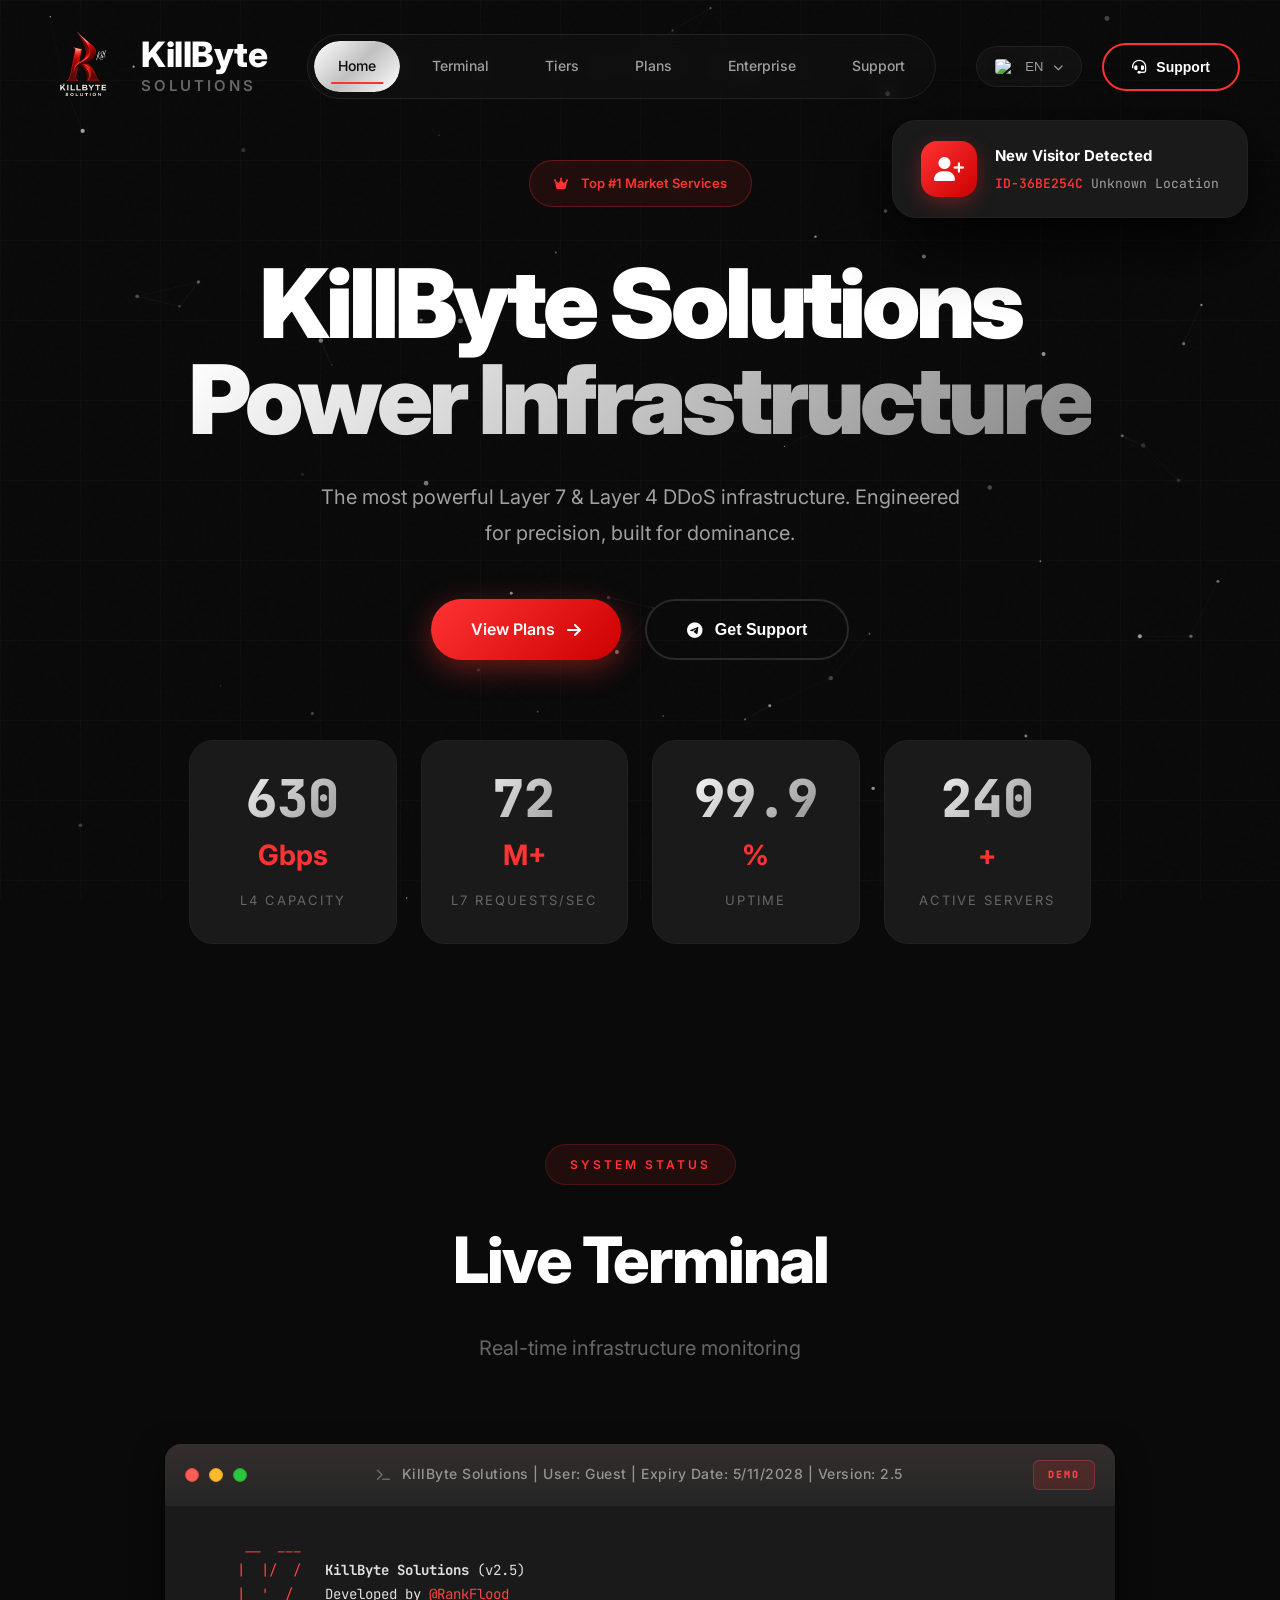
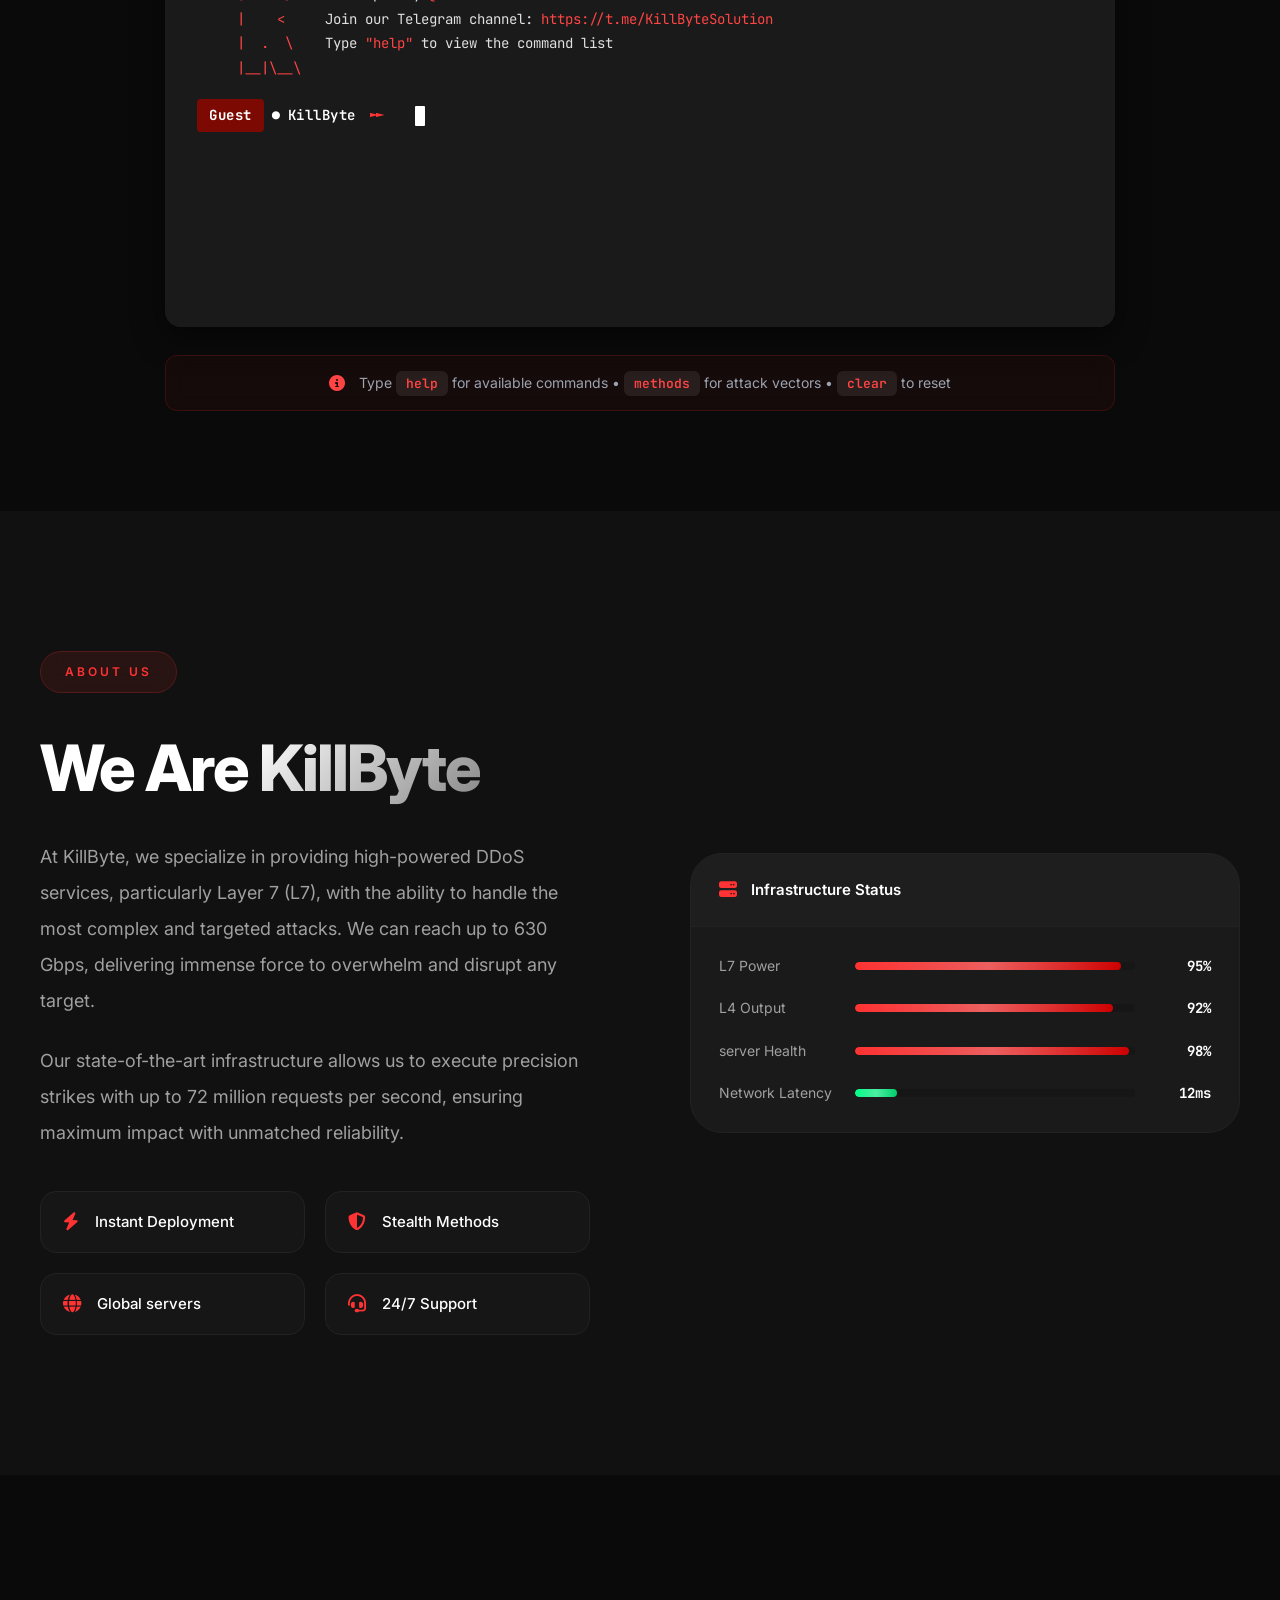
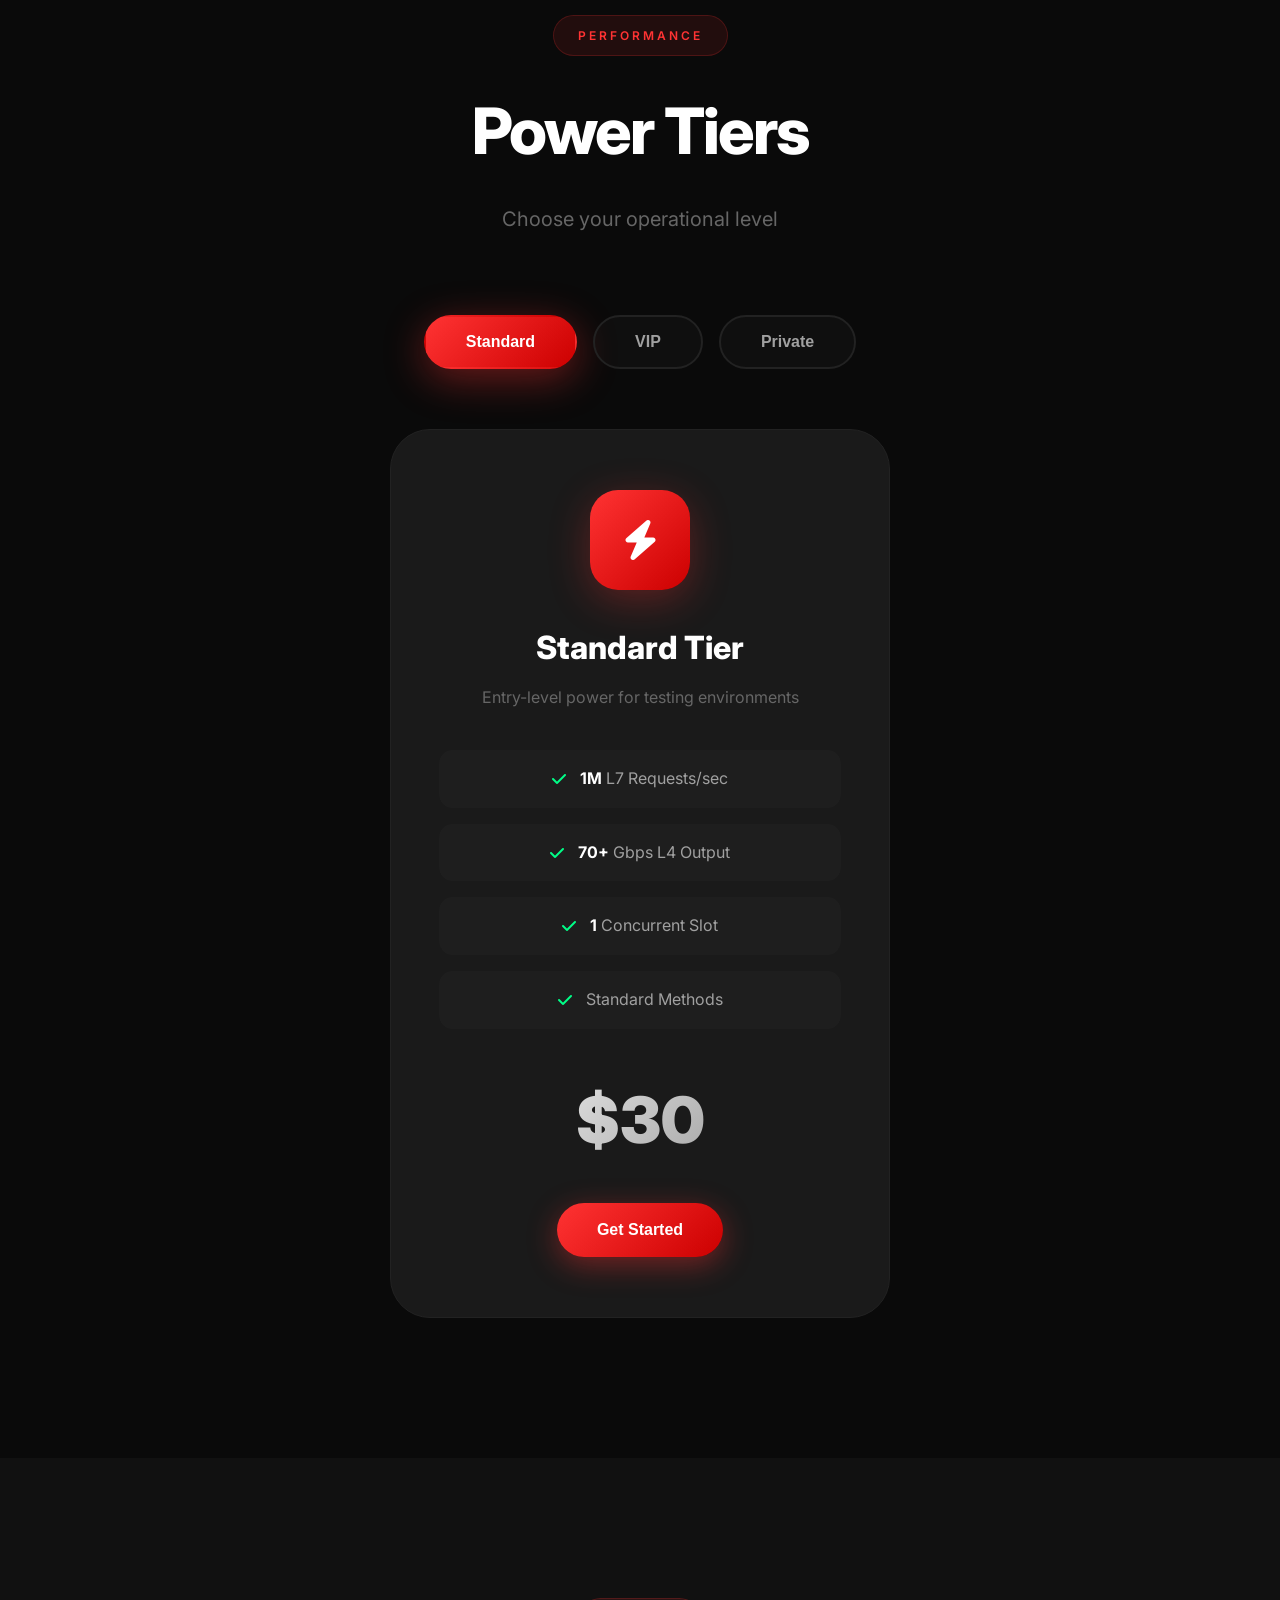
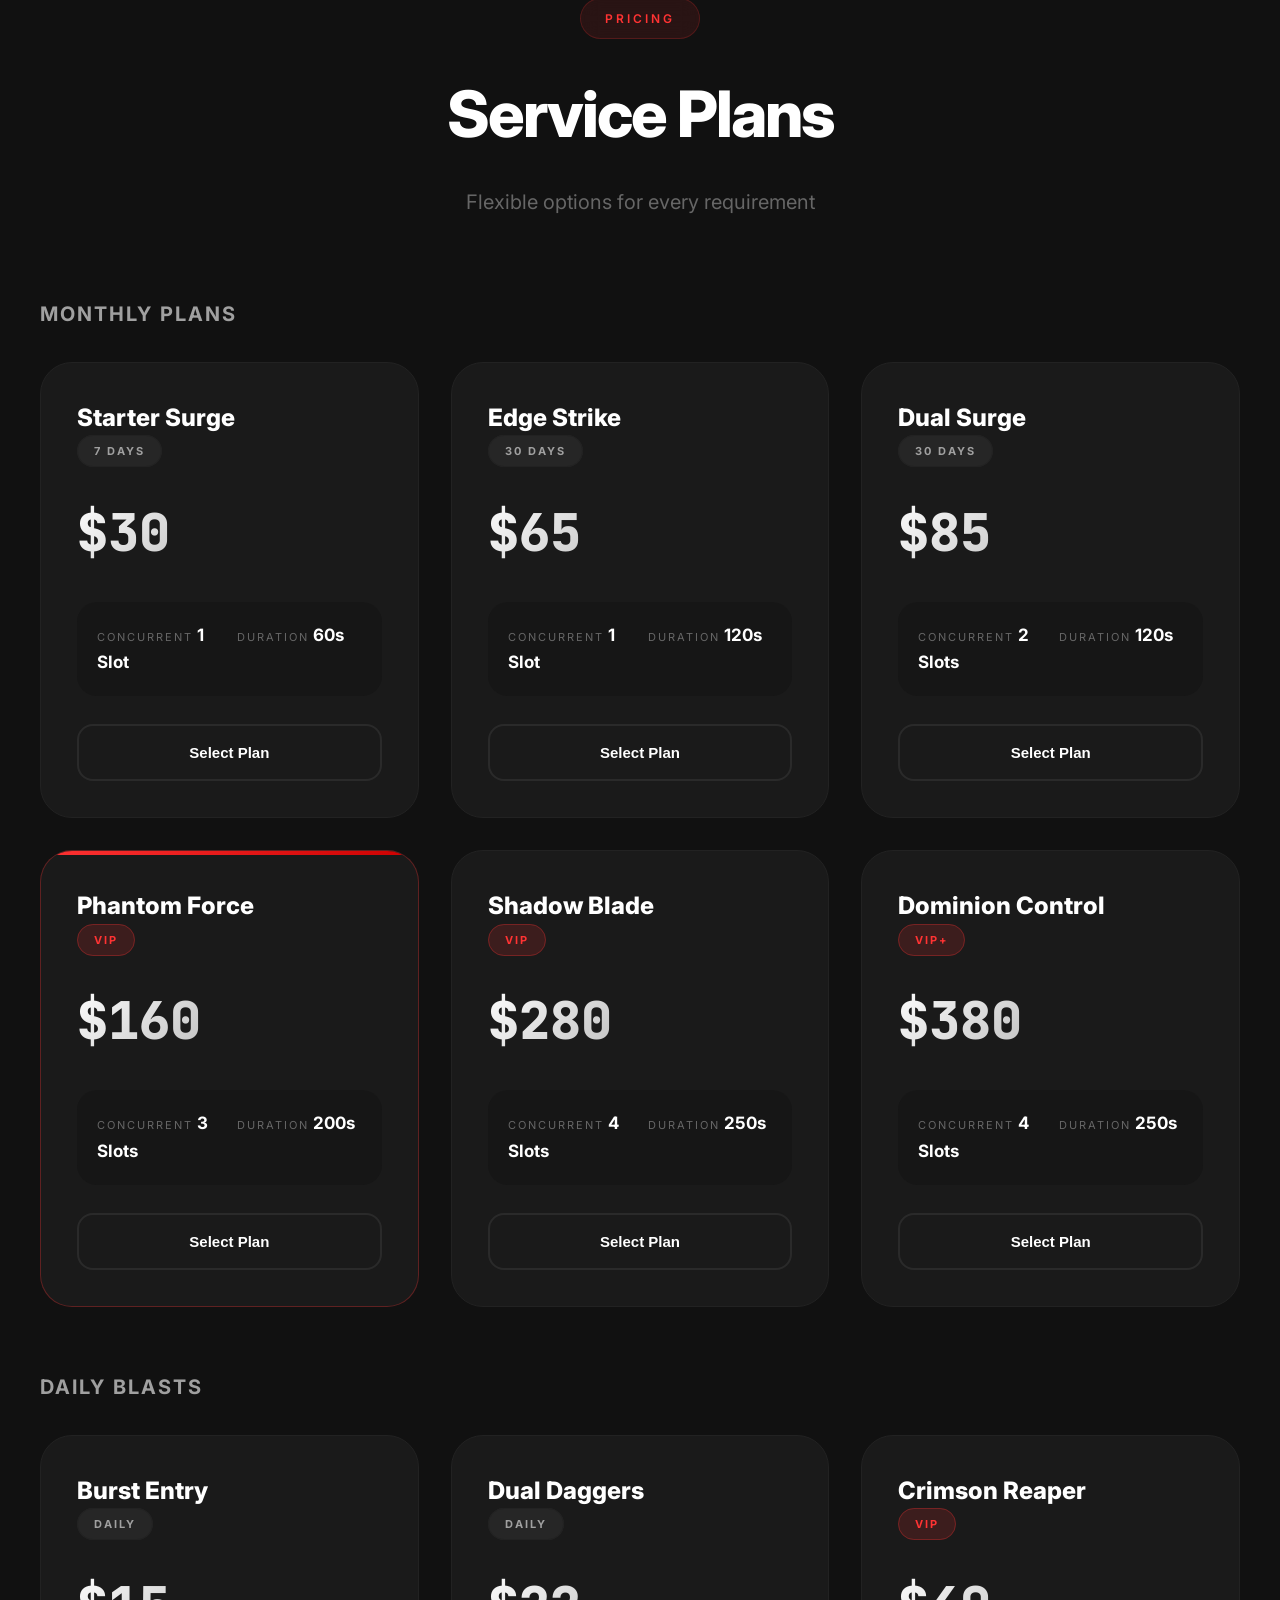
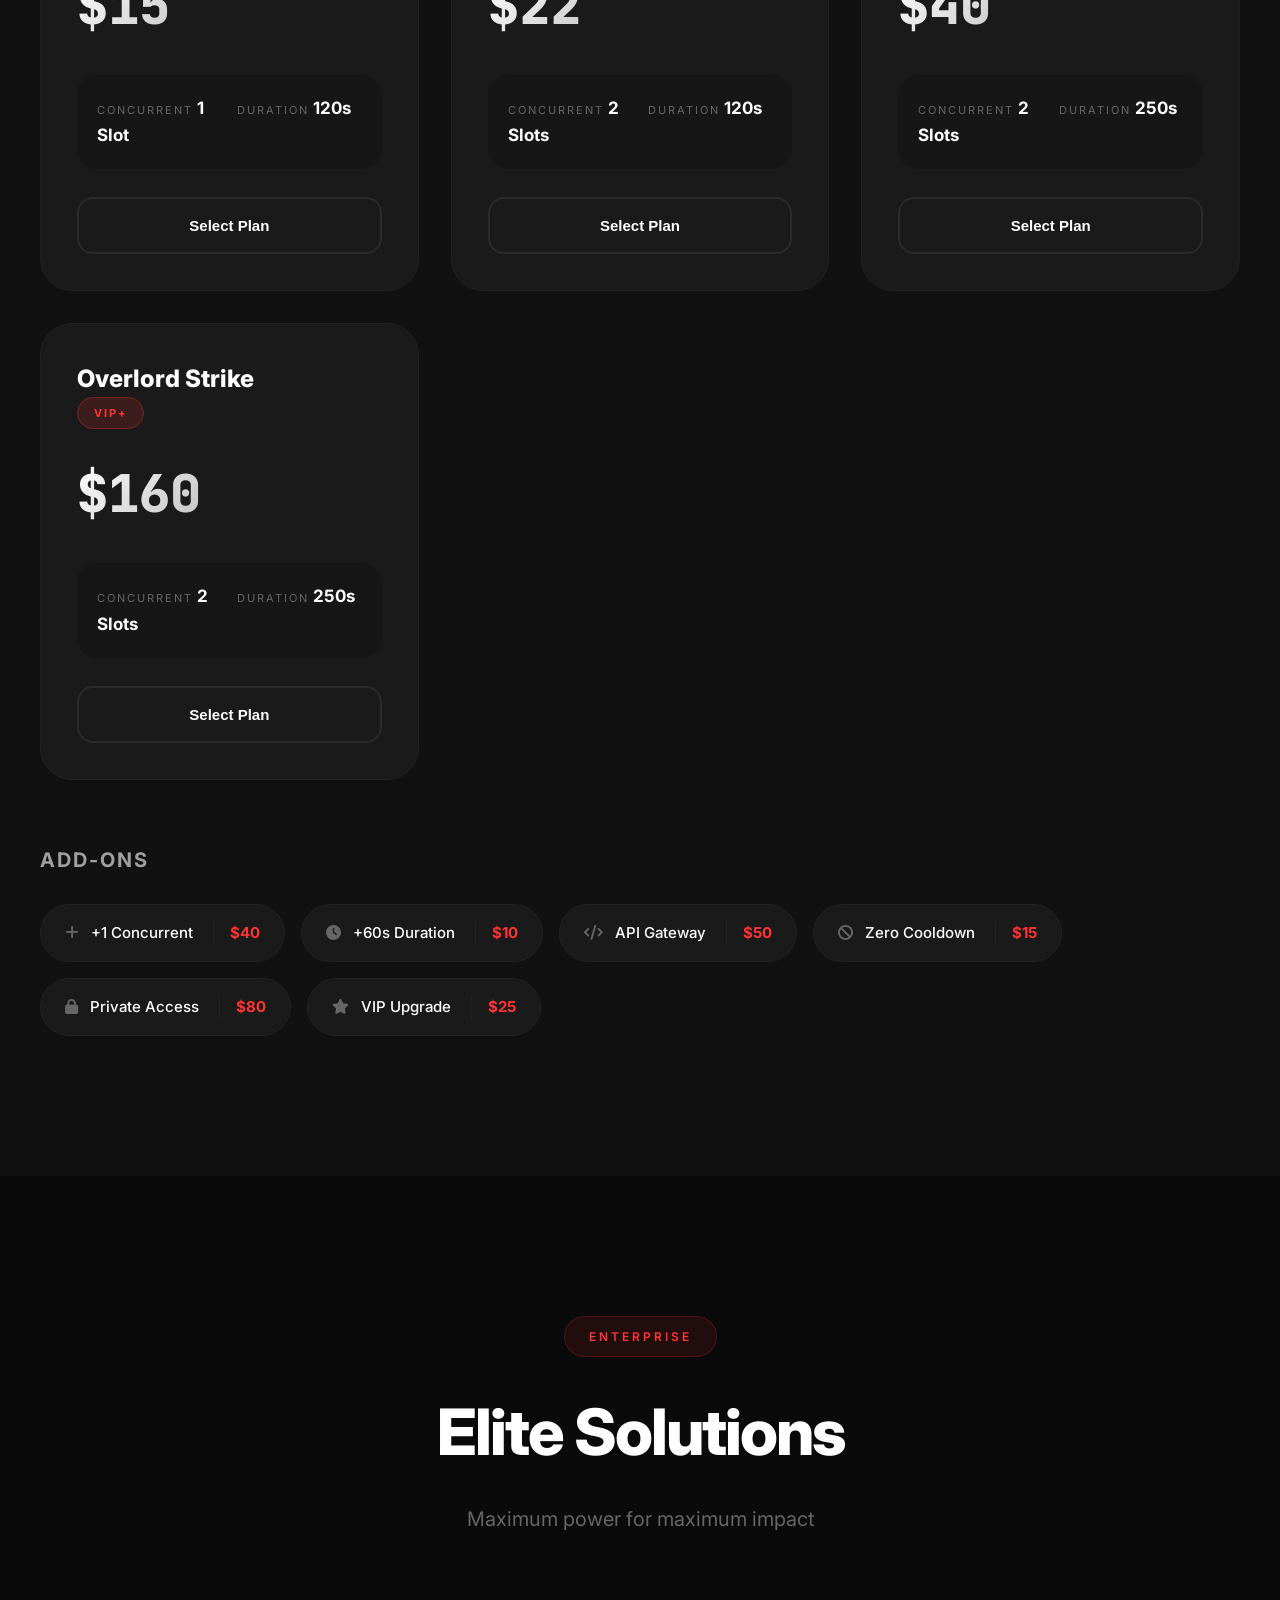
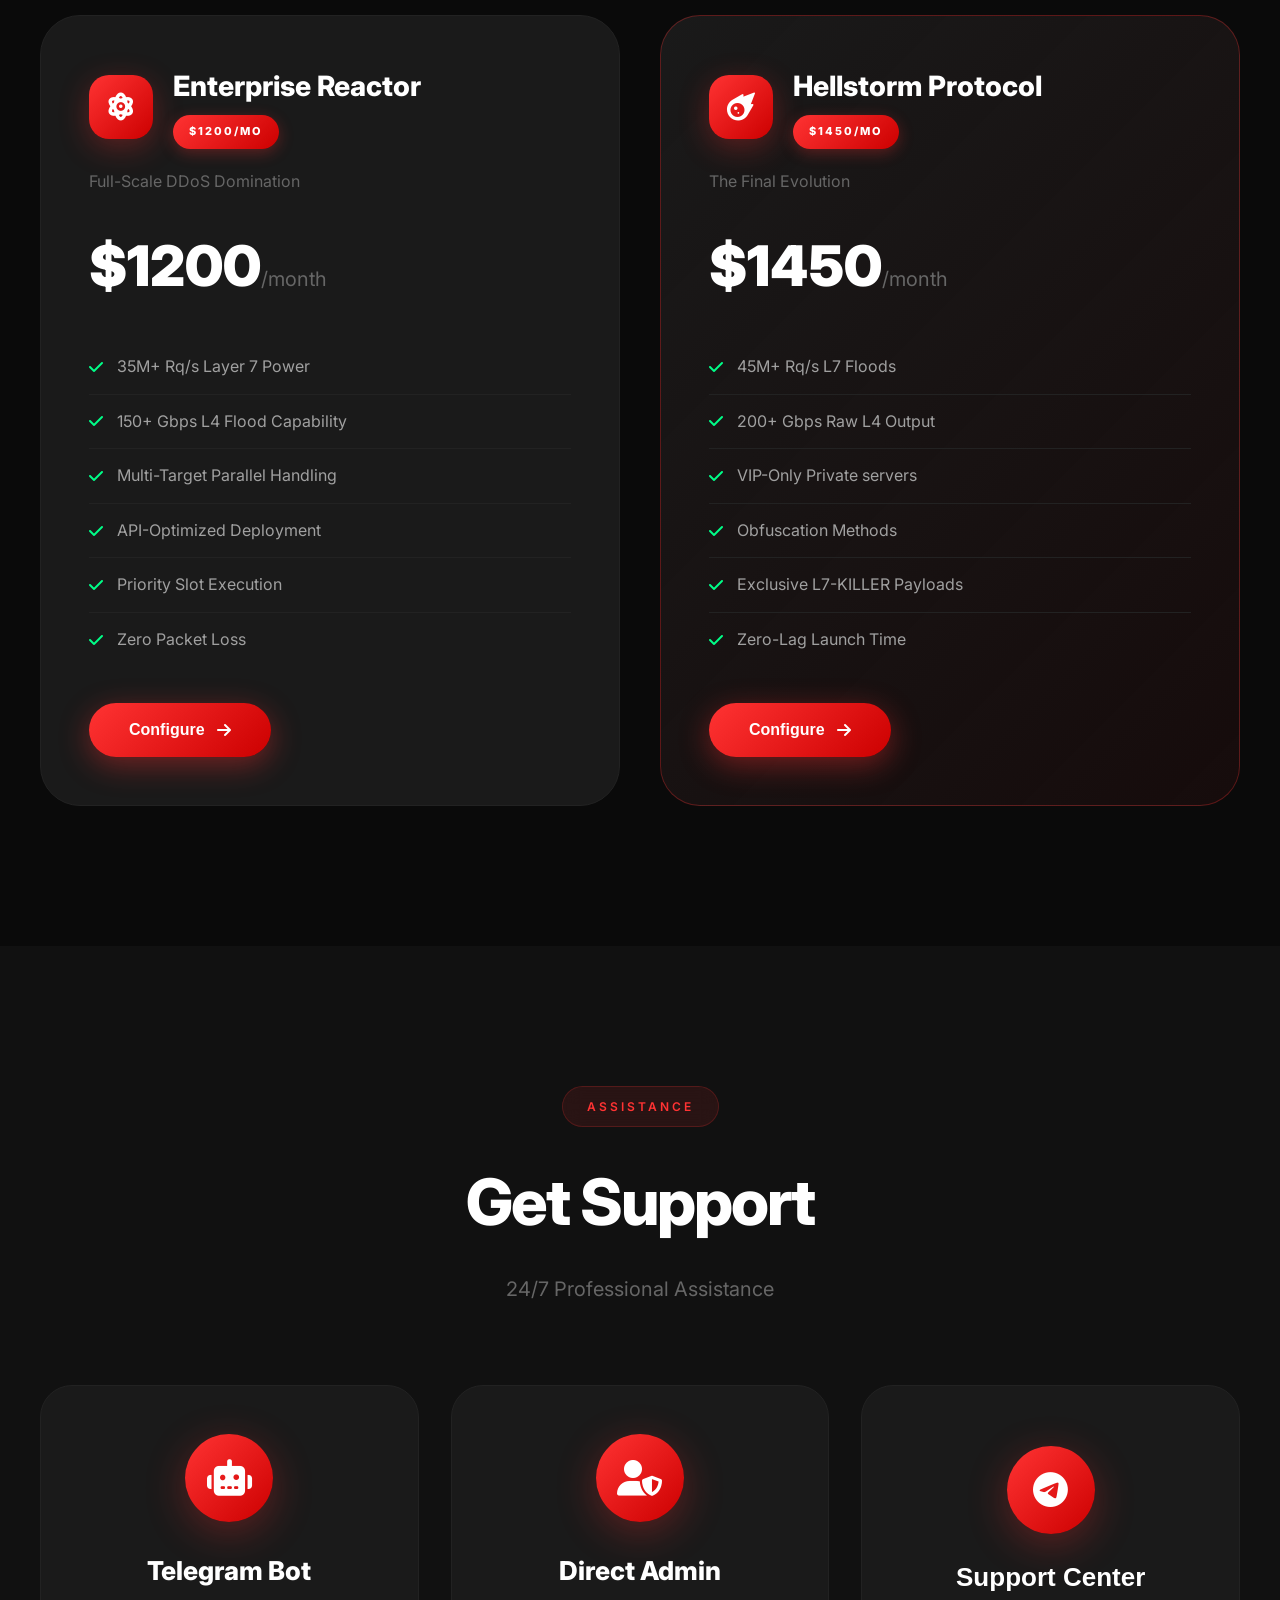
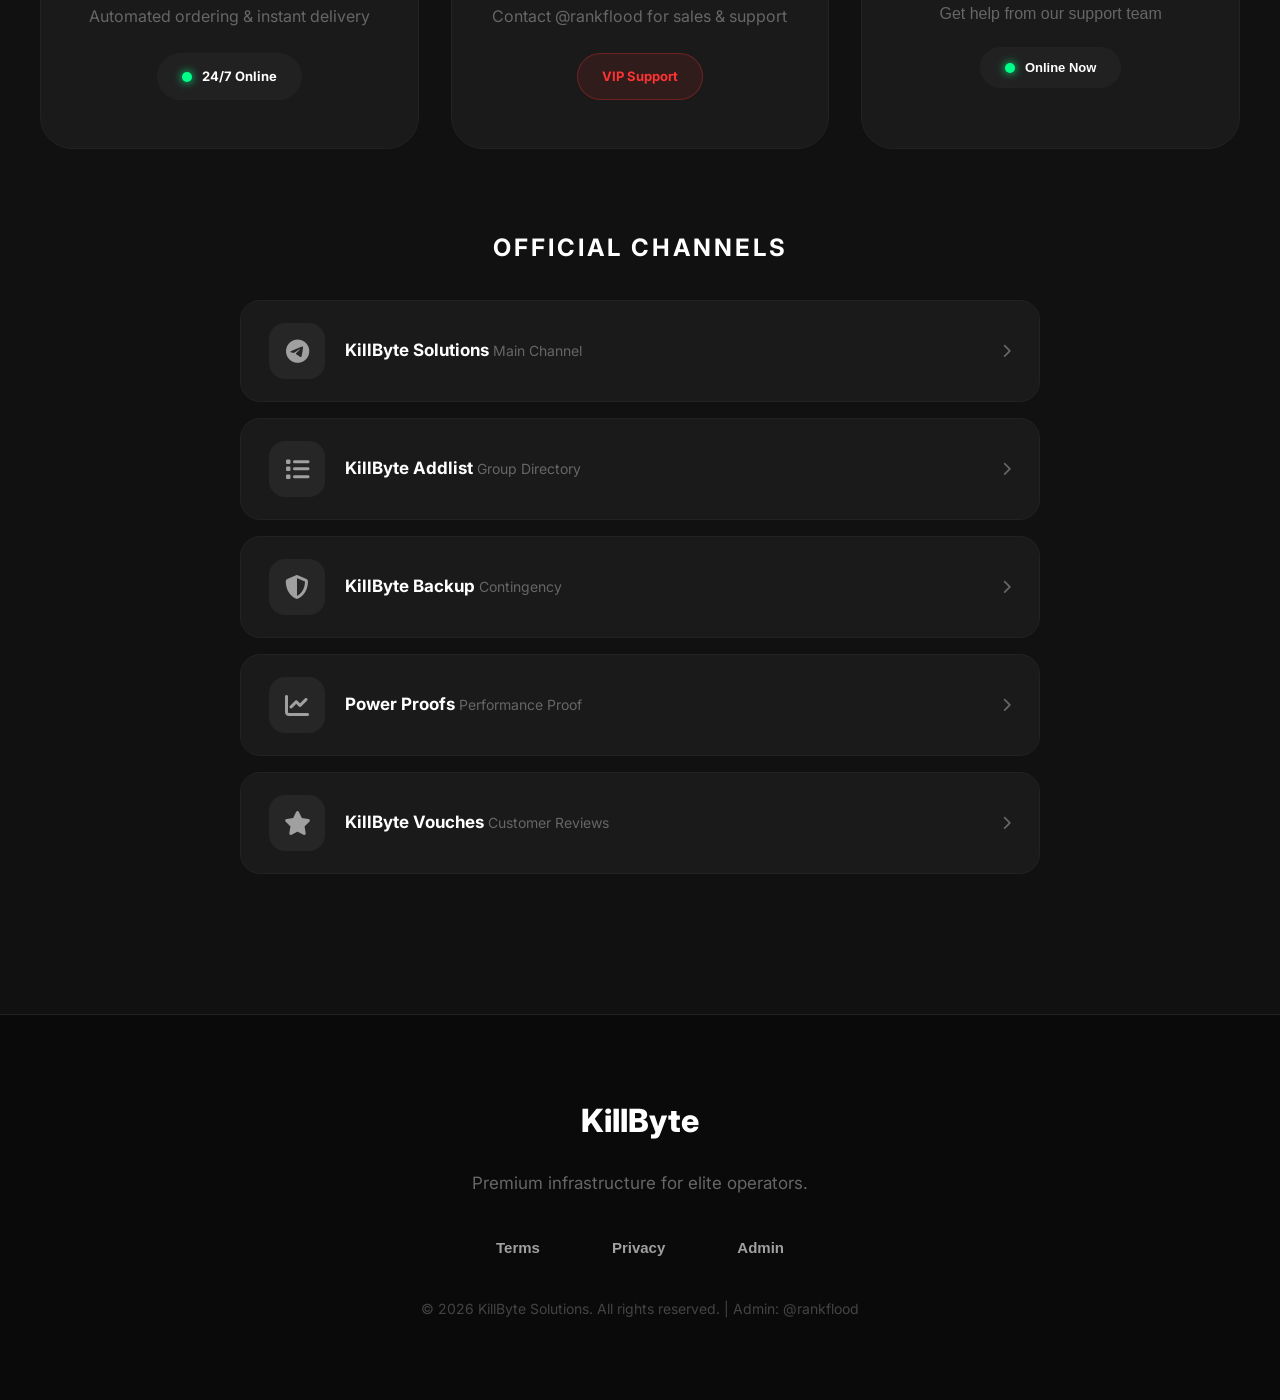
==== commit d8635eb0: "Update index.html" ====
--- a/index.html
+++ b/index.html
@@ -27,6 +27,301 @@
 <link rel="stylesheet" href="css/animations.css">
 <link rel="stylesheet" href="css/terminal.css">
 
+    <style>
+    /* PC - Boro (1024px and above) */
+    @media screen and (min-width: 1024px) {
+        .brand-icon img { height: 85px !important; }
+        .brand-name { font-size: 35px !important; }
+        .brand-tag { font-size: 15px !important; }
+    }
+    
+    /* Laptop - Medium Boro (769px to 1023px) */
+    @media screen and (min-width: 769px) and (max-width: 1023px) {
+        .brand-icon img { height: 65px !important; }
+        .brand-name { font-size: 26px !important; }
+    }
+    
+    /* Mobile - Everything below 768px */
+    @media screen and (max-width: 768px) {
+        /* Navbar container center fix */
+        .navbar {
+            padding: 15px 20px !important;
+        }
+        
+        .nav-container {
+            display: flex !important;
+            align-items: center !important;
+            justify-content: space-between !important;
+            width: 100% !important;
+        }
+        
+        /* Brand/Logo section */
+        .brand {
+            display: flex !important;
+            align-items: center !important;
+            gap: 10px !important;
+            flex: 0 1 auto !important;
+        }
+        
+        .brand-icon img { 
+            height: 60px !important; /* Even more bigger */
+            width: auto;
+            display: block;
+        }
+        
+        .brand-name { 
+            font-size: 24px !important; /* Bigger */
+            font-weight: 800 !important;
+            white-space: nowrap;
+            max-width: 180px;
+        }
+        
+        .brand-tag { 
+            font-size: 12px !important; /* Bigger */
+            letter-spacing: 1px;
+        }
+        
+        /* Nav actions (Support button + menu) */
+        .nav-actions {
+            display: flex !important;
+            align-items: center !important;
+            gap: 8px !important;
+            flex-shrink: 0 !important;
+        }
+        
+        /* Support button bigger */
+        .nav-btn {
+            padding: 14px 22px !important;
+            font-size: 15px !important;
+            font-weight: 700 !important;
+            border-radius: 50px !important;
+            display: flex !important;
+            align-items: center !important;
+            gap: 8px !important;
+        }
+        
+        .nav-btn i {
+            font-size: 16px !important;
+        }
+        
+        /* Menu toggle button bigger */
+        .menu-toggle {
+            padding: 10px !important;
+        }
+        
+        .menu-toggle span {
+            width: 26px !important;
+            height: 3px !important;
+            margin: 4px 0 !important;
+        }
+        
+        /* Hide language selector on mobile */
+        .language-selector {
+            display: none !important;
+        }
+        
+        /* WORD SPACING FIX - All mobile text */
+        .hero-title {
+            letter-spacing: normal !important;
+            line-height: 1.3 !important;
+            word-spacing: 2px !important;
+            text-align: center !important;
+        }
+        
+        .hero-title .title-line {
+            margin-bottom: 10px;
+        }
+        
+        .hero-description {
+            letter-spacing: 0.3px !important;
+            line-height: 1.6 !important;
+            word-spacing: 1px !important;
+            padding: 0 15px;
+            text-align: center !important;
+        }
+        
+        .section-title {
+            letter-spacing: normal !important;
+            line-height: 1.3 !important;
+            padding: 0 10px;
+            text-align: center !important;
+        }
+        
+        .section-subtitle {
+            letter-spacing: 0.3px !important;
+            line-height: 1.5 !important;
+            padding: 0 15px;
+            text-align: center !important;
+        }
+        
+        .plan-name {
+            letter-spacing: normal !important;
+            line-height: 1.4 !important;
+        }
+        
+        .plan-specs .spec-label,
+        .plan-specs .spec-value {
+            letter-spacing: normal !important;
+            line-height: 1.5 !important;
+        }
+        
+        .tier-name {
+            letter-spacing: normal !important;
+            line-height: 1.3 !important;
+        }
+        
+        .tier-desc {
+            letter-spacing: 0.3px !important;
+            line-height: 1.6 !important;
+            padding: 0 15px;
+        }
+        
+        .support-title {
+            letter-spacing: normal !important;
+            line-height: 1.3 !important;
+        }
+        
+        .support-desc {
+            letter-spacing: 0.3px !important;
+            line-height: 1.6 !important;
+            padding: 0 10px;
+        }
+        
+        .enterprise-name {
+            letter-spacing: normal !important;
+            line-height: 1.3 !important;
+        }
+        
+        .enterprise-desc {
+            letter-spacing: 0.3px !important;
+            line-height: 1.6 !important;
+        }
+        
+        .enterprise-features li {
+            letter-spacing: normal !important;
+            line-height: 1.6 !important;
+            padding: 12px 0;
+        }
+        
+        .footer-text {
+            letter-spacing: normal !important;
+            line-height: 1.6 !important;
+            padding: 0 20px;
+            text-align: center !important;
+        }
+        
+        .btn, .nav-btn, .plan-btn, .modal-btn {
+            letter-spacing: 0.5px !important;
+            line-height: 1.4 !important;
+        }
+        
+        p, .text, .description, .desc {
+            letter-spacing: 0.3px !important;
+            line-height: 1.6 !important;
+            word-spacing: 1px !important;
+        }
+        
+        .stat-number {
+            letter-spacing: normal !important;
+            line-height: 1.2 !important;
+        }
+        
+        .stat-label {
+            letter-spacing: 1px !important;
+            line-height: 1.4 !important;
+        }
+        
+        .hero-actions {
+            gap: 15px;
+            padding: 0 15px;
+            justify-content: center !important;
+        }
+        
+        .hero-actions .btn {
+            width: 100%;
+            justify-content: center;
+        }
+        
+        .plans-grid {
+            gap: 20px;
+            padding: 0 10px;
+        }
+        
+        /* Hero stats center */
+        .hero-stats {
+            justify-content: center !important;
+        }
+    }
+    
+    /* Small Mobile - 600px and below */
+    @media screen and (max-width: 600px) {
+        .brand-icon img { height: 55px !important; }
+        .brand-name { font-size: 22px !important; max-width: 150px; }
+        .brand-tag { font-size: 11px !important; }
+        
+        .nav-btn {
+            padding: 12px 18px !important;
+            font-size: 14px !important;
+        }
+    }
+    
+    /* Small Mobile - 480px and below */
+    @media screen and (max-width: 480px) {
+        .brand-icon img { height: 50px !important; }
+        .brand-name { font-size: 20px !important; max-width: 130px; }
+        .brand-tag { font-size: 10px !important; }
+        
+        .nav-btn {
+            padding: 10px 16px !important;
+            font-size: 13px !important;
+        }
+        
+        .menu-toggle span {
+            width: 24px !important;
+        }
+        
+        .hero-title {
+            font-size: 32px !important;
+            line-height: 1.2 !important;
+        }
+        
+        .hero-description {
+            font-size: 16px;
+            line-height: 1.5 !important;
+        }
+        
+        .section-title {
+            font-size: 28px;
+            line-height: 1.2 !important;
+        }
+        
+        .section-subtitle {
+            font-size: 16px;
+            line-height: 1.5 !important;
+        }
+    }
+    
+    /* Very Small Mobile - 380px and below */
+    @media screen and (max-width: 380px) {
+        .brand-icon img { height: 45px !important; }
+        .brand-name { font-size: 18px !important; max-width: 115px; }
+        .brand-tag { display: none; }
+        .nav-btn span { display: none; }
+        .nav-btn i { font-size: 18px !important; margin: 0 !important; }
+        
+        .hero-title {
+            font-size: 28px !important;
+        }
+        
+        .hero-description {
+            font-size: 15px;
+        }
+        
+        .section-title {
+            font-size: 24px;
+        }
+    }
+</style>
 </head>
 <body>
 <!-- Preloader -->
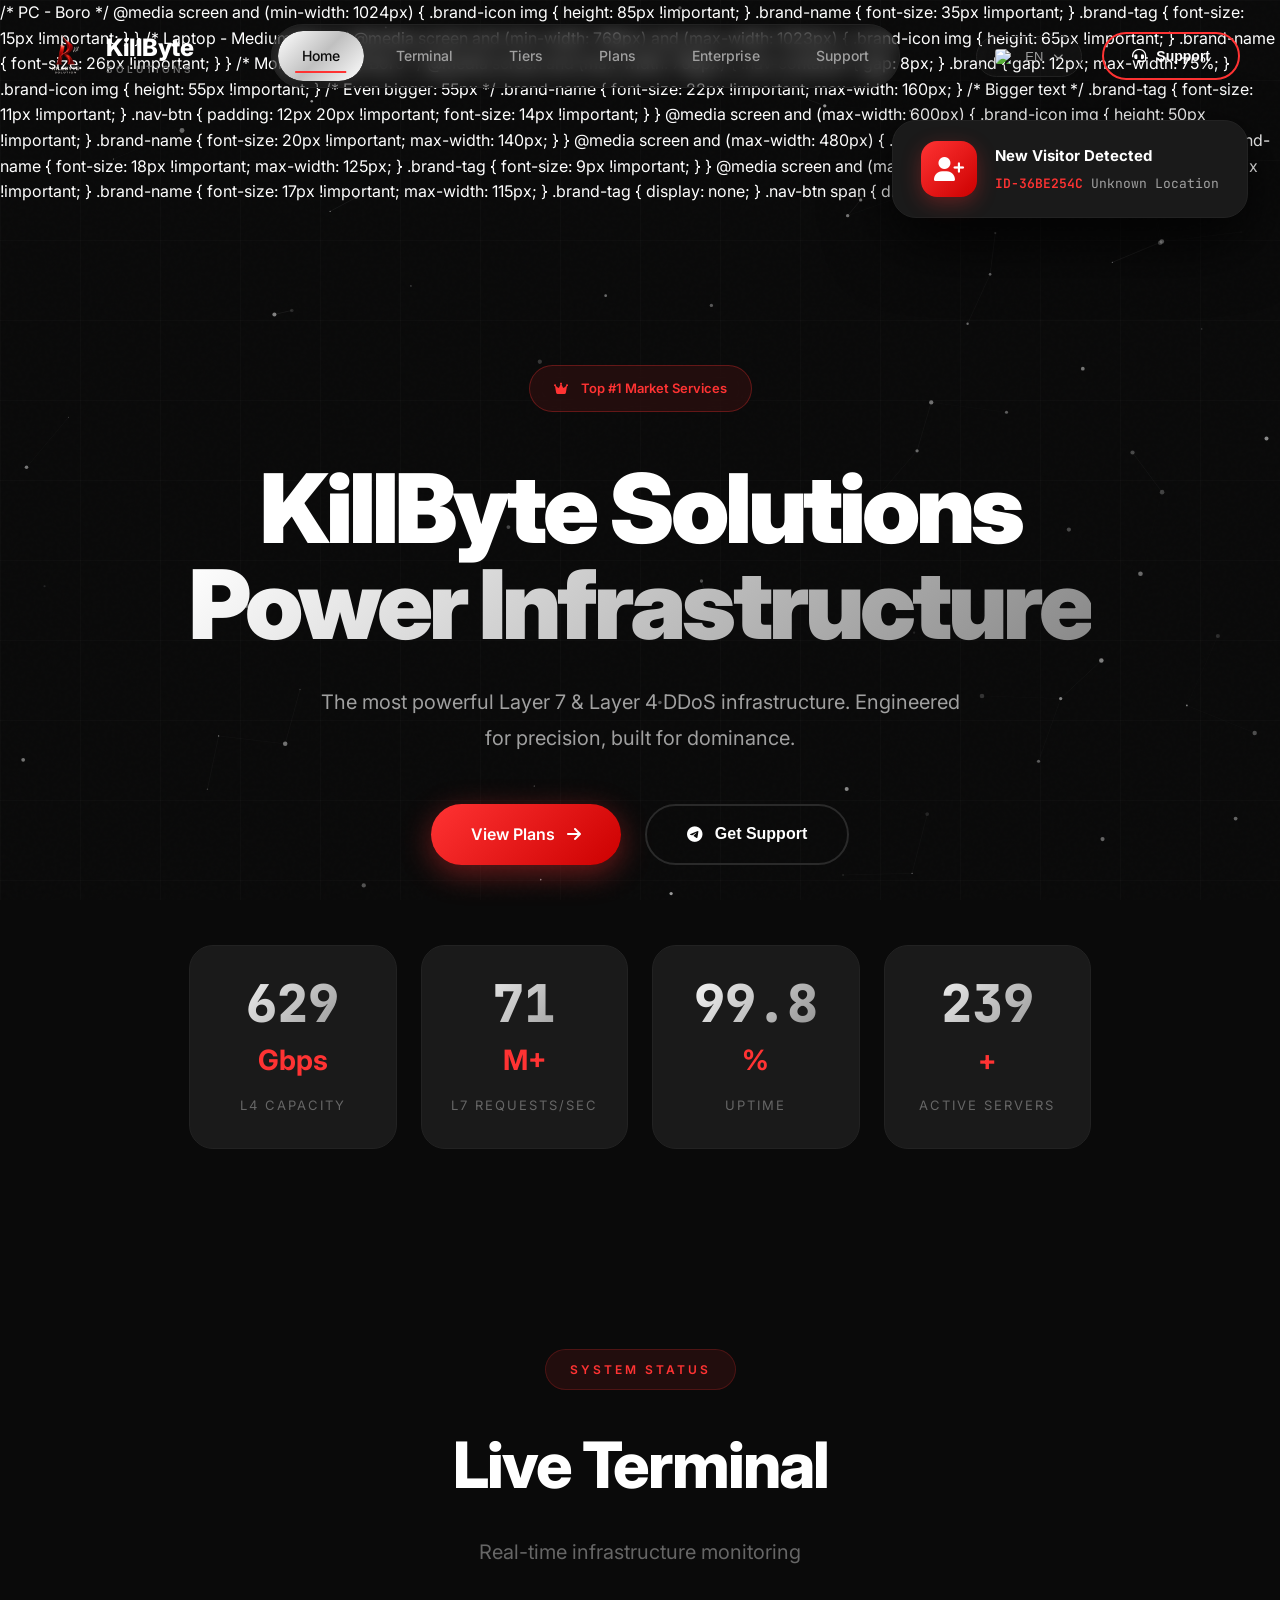
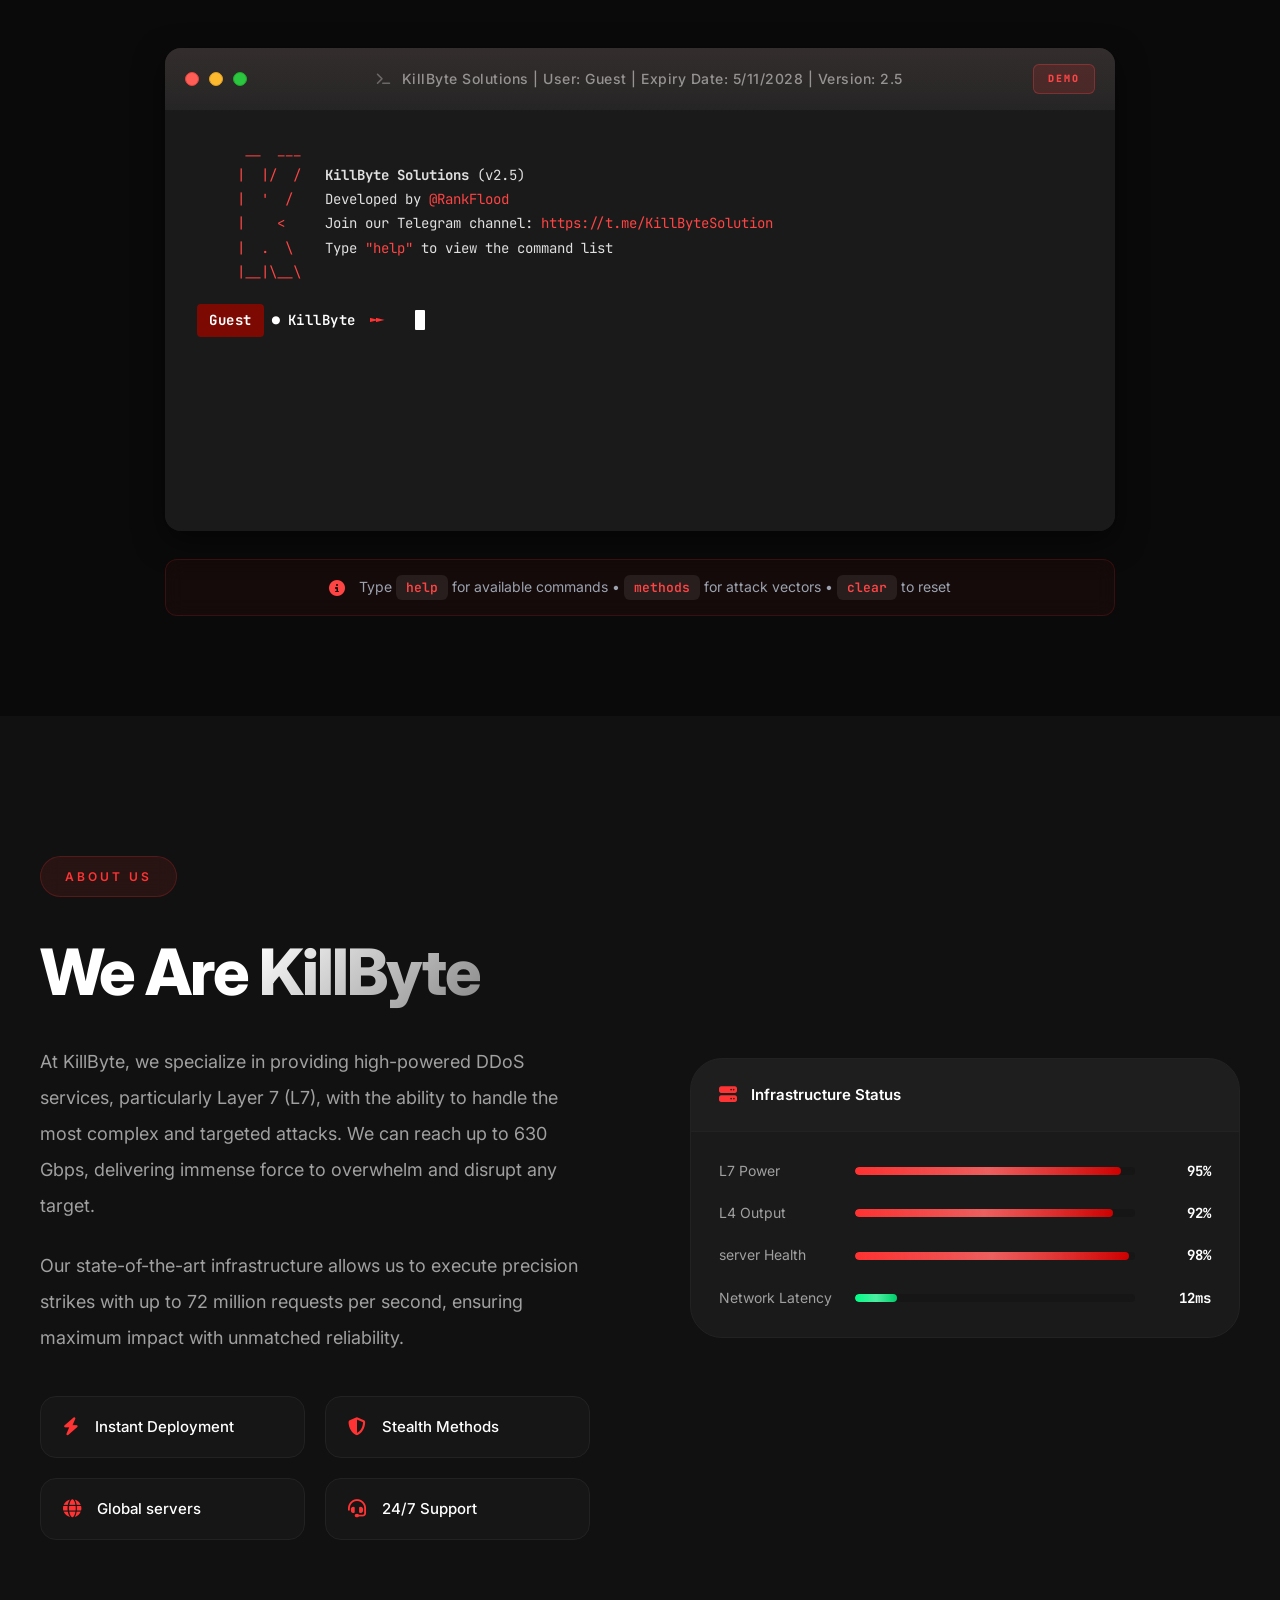
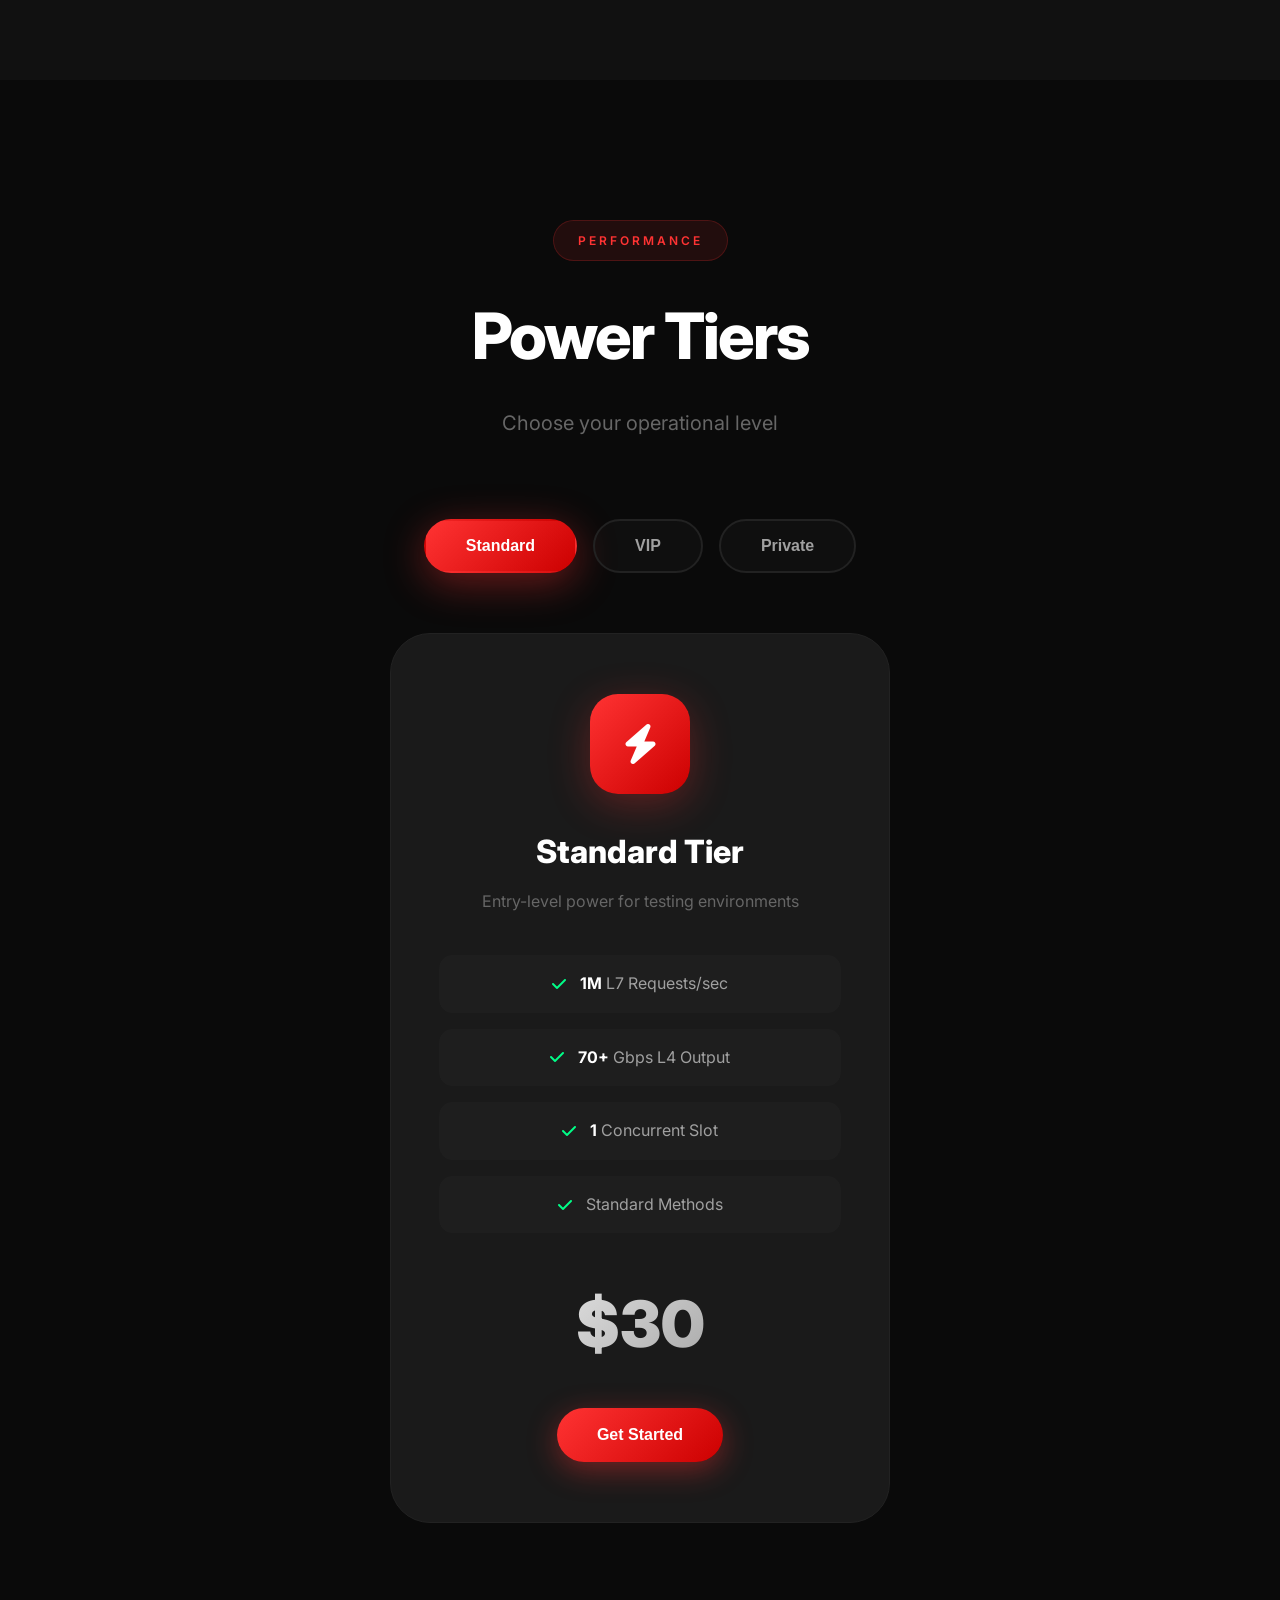
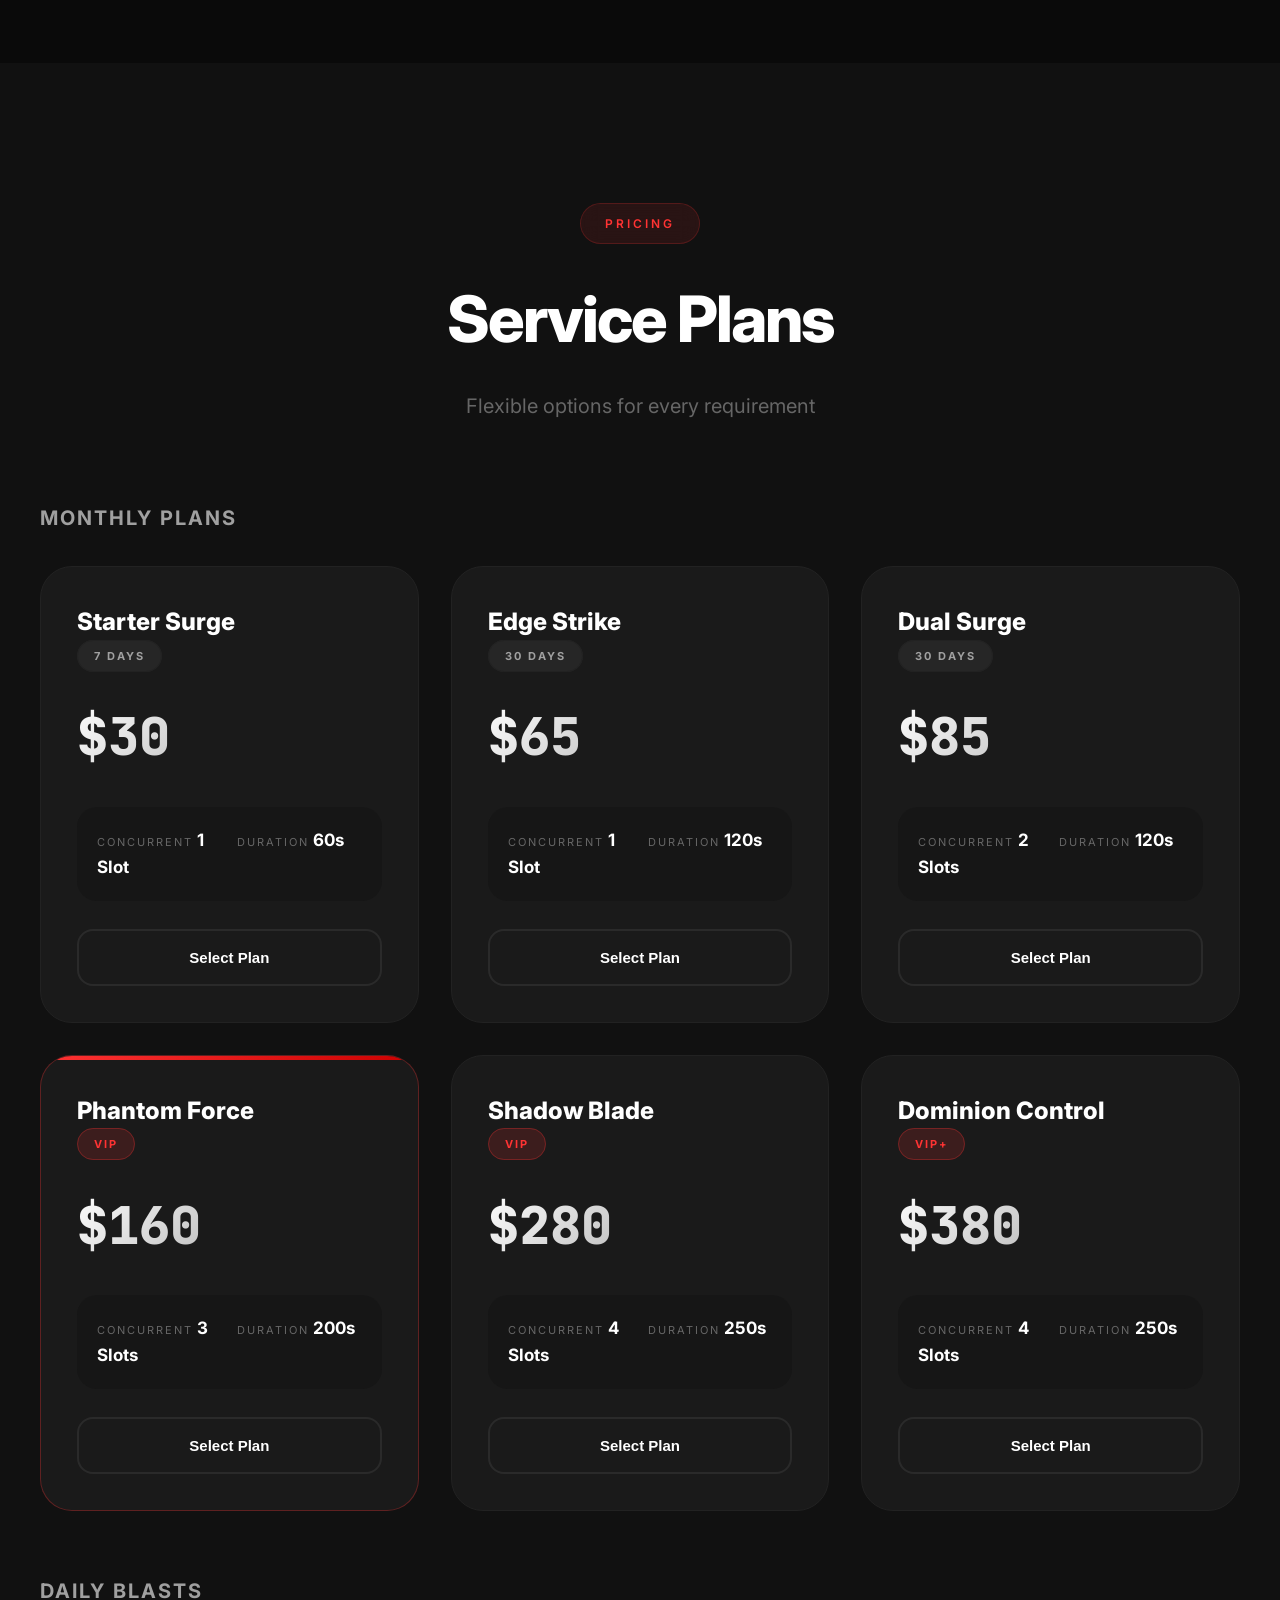
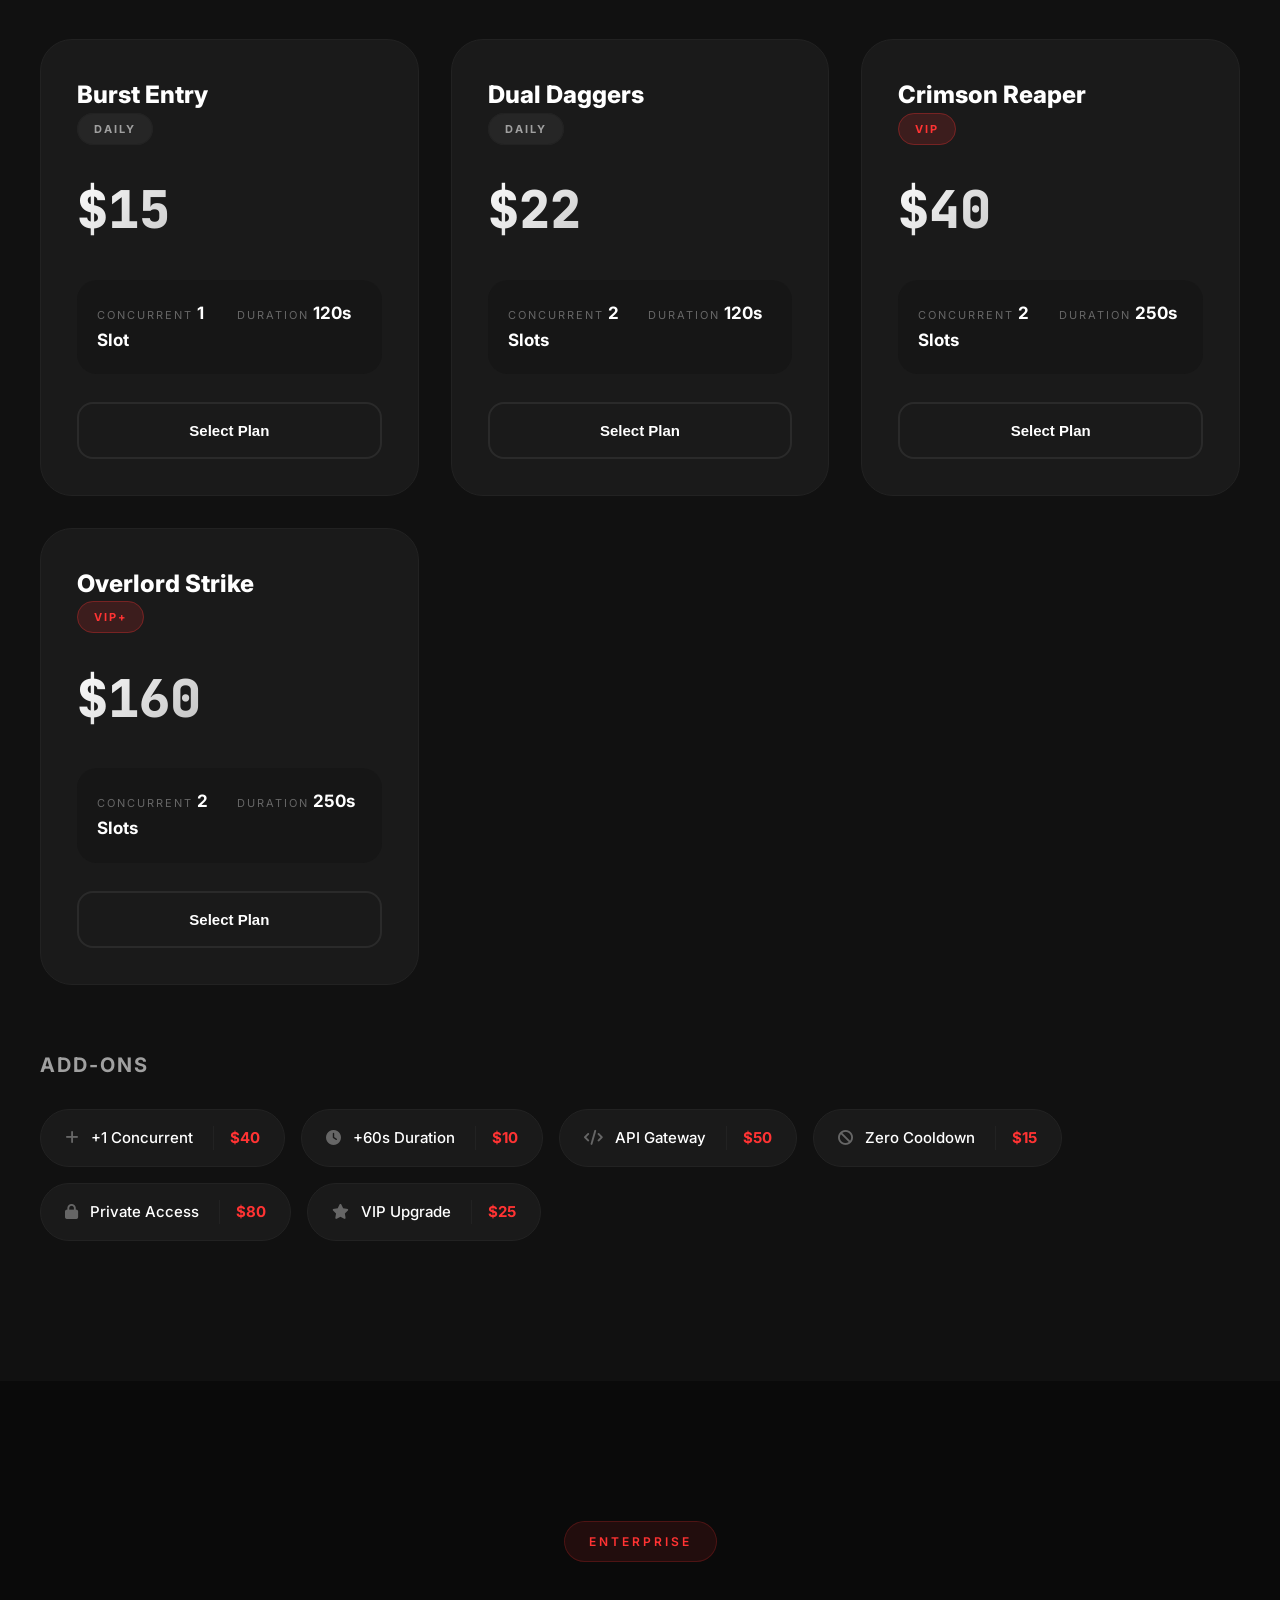
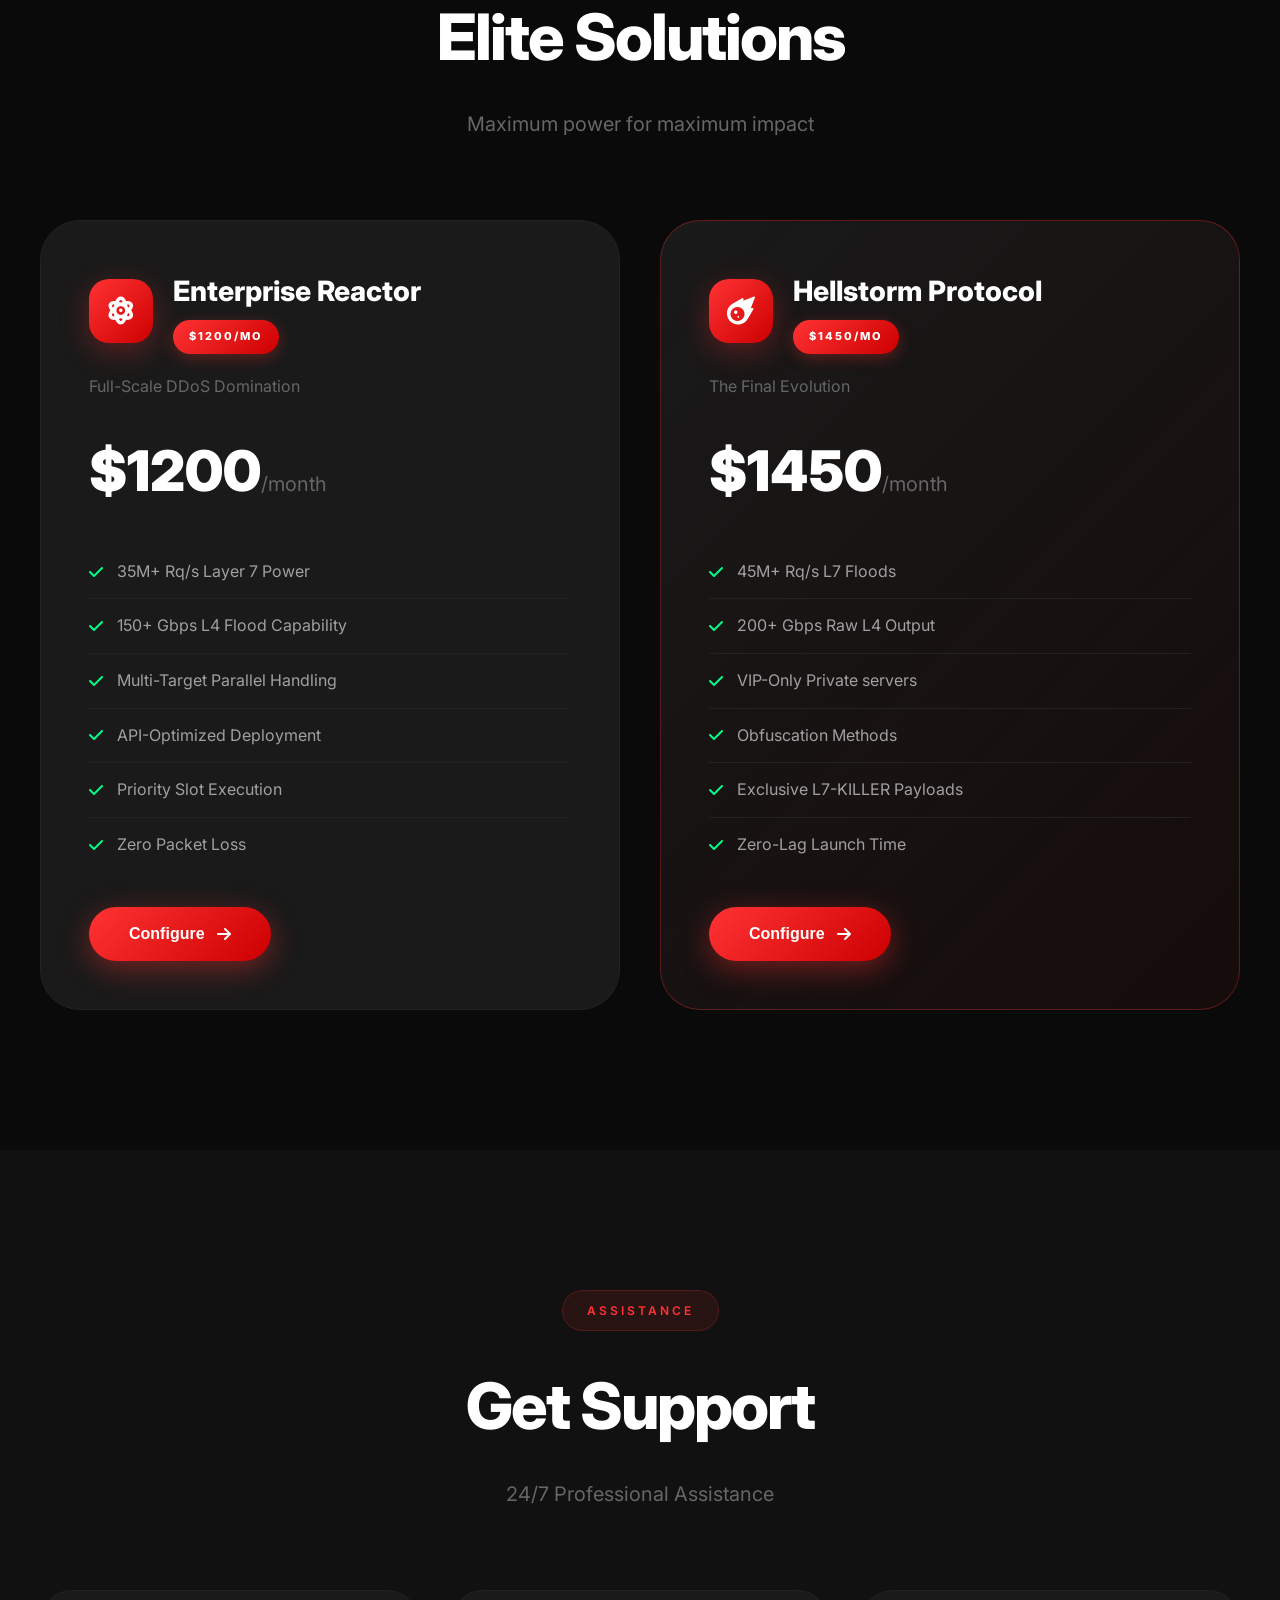
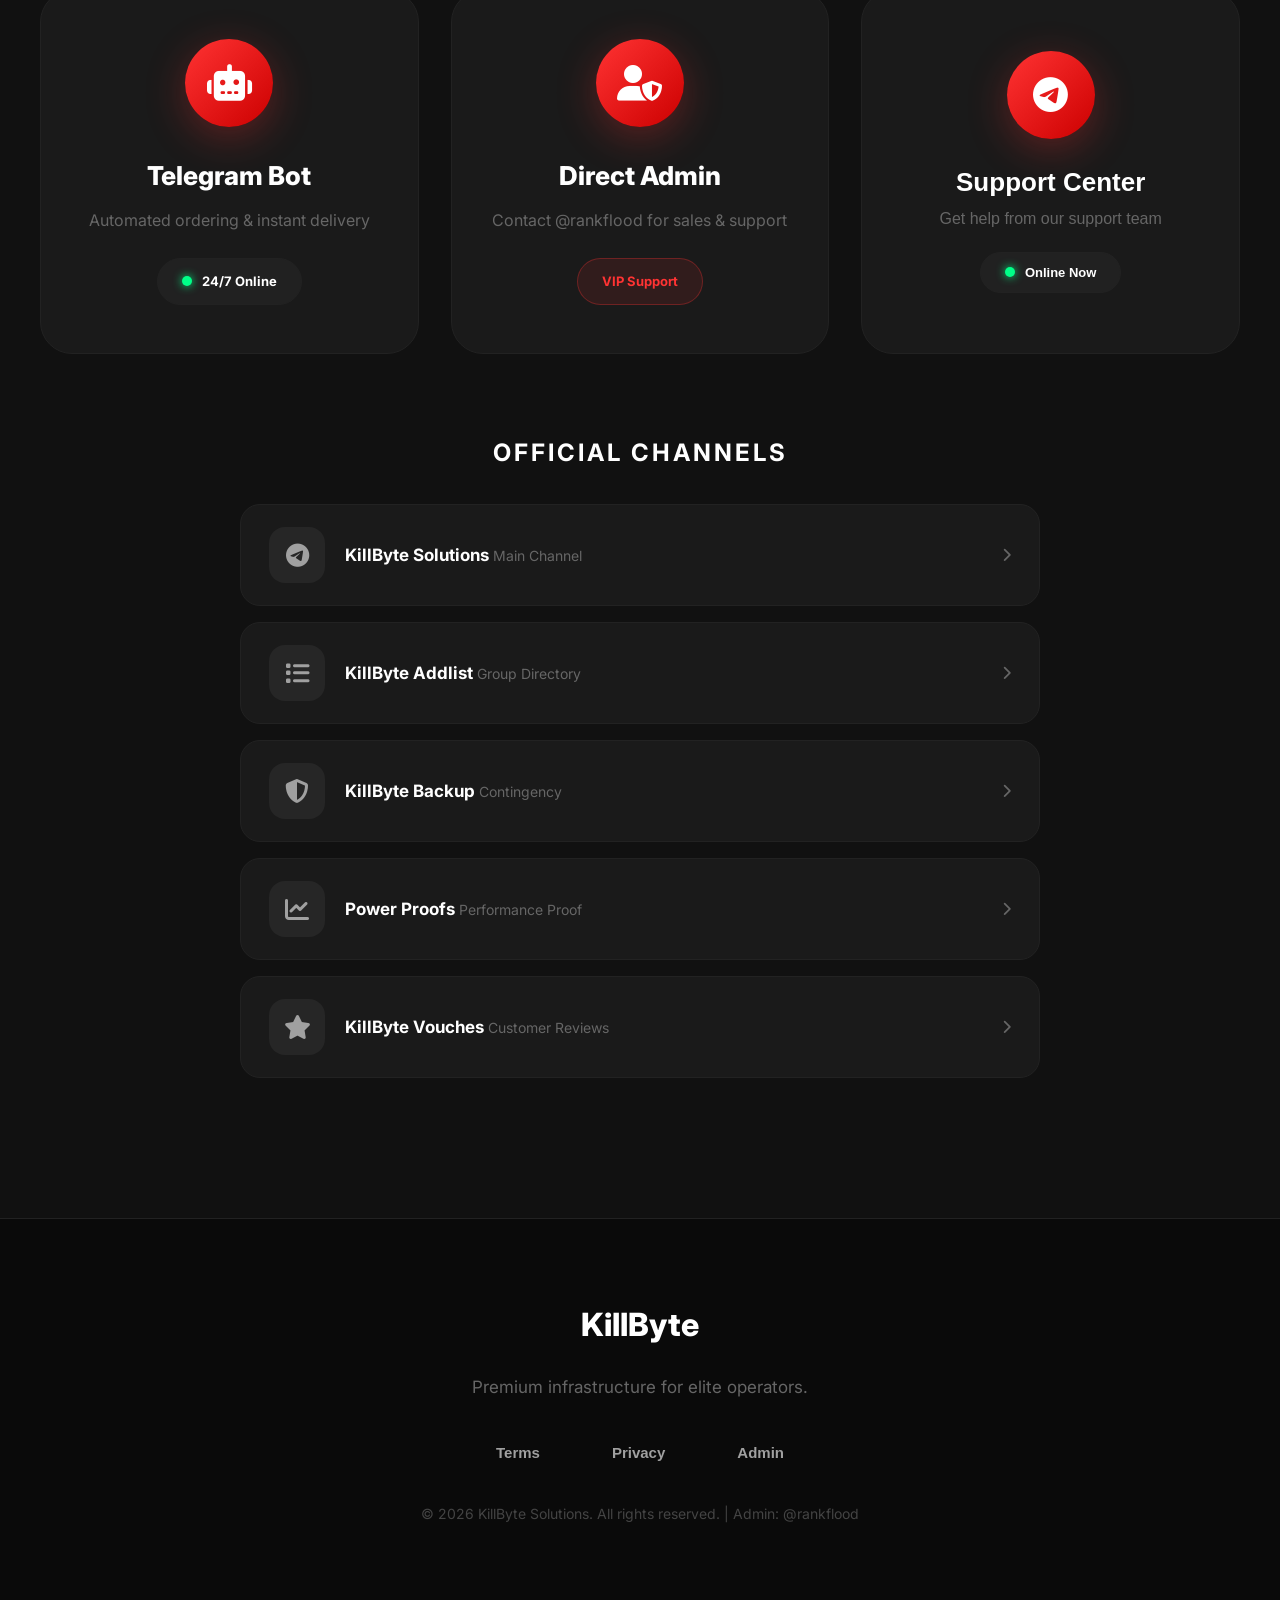
==== commit 7fb10616: "Update index.html" ====
--- a/index.html
+++ b/index.html
@@ -26,300 +26,45 @@
 <link rel="stylesheet" href="css/main.css">
 <link rel="stylesheet" href="css/animations.css">
 <link rel="stylesheet" href="css/terminal.css">
-
-    <style>
-    /* PC - Boro (1024px and above) */
+/* PC - Boro */
     @media screen and (min-width: 1024px) {
         .brand-icon img { height: 85px !important; }
         .brand-name { font-size: 35px !important; }
         .brand-tag { font-size: 15px !important; }
     }
     
-    /* Laptop - Medium Boro (769px to 1023px) */
+    /* Laptop - Medium Boro */
     @media screen and (min-width: 769px) and (max-width: 1023px) {
         .brand-icon img { height: 65px !important; }
         .brand-name { font-size: 26px !important; }
     }
     
-    /* Mobile - Everything below 768px */
+    /* Mobile - Really Boro */
     @media screen and (max-width: 768px) {
-        /* Navbar container center fix */
-        .navbar {
-            padding: 15px 20px !important;
-        }
-        
-        .nav-container {
-            display: flex !important;
-            align-items: center !important;
-            justify-content: space-between !important;
-            width: 100% !important;
-        }
-        
-        /* Brand/Logo section */
-        .brand {
-            display: flex !important;
-            align-items: center !important;
-            gap: 10px !important;
-            flex: 0 1 auto !important;
-        }
-        
-        .brand-icon img { 
-            height: 60px !important; /* Even more bigger */
-            width: auto;
-            display: block;
-        }
-        
-        .brand-name { 
-            font-size: 24px !important; /* Bigger */
-            font-weight: 800 !important;
-            white-space: nowrap;
-            max-width: 180px;
-        }
-        
-        .brand-tag { 
-            font-size: 12px !important; /* Bigger */
-            letter-spacing: 1px;
-        }
-        
-        /* Nav actions (Support button + menu) */
-        .nav-actions {
-            display: flex !important;
-            align-items: center !important;
-            gap: 8px !important;
-            flex-shrink: 0 !important;
-        }
-        
-        /* Support button bigger */
-        .nav-btn {
-            padding: 14px 22px !important;
-            font-size: 15px !important;
-            font-weight: 700 !important;
-            border-radius: 50px !important;
-            display: flex !important;
-            align-items: center !important;
-            gap: 8px !important;
-        }
-        
-        .nav-btn i {
-            font-size: 16px !important;
-        }
-        
-        /* Menu toggle button bigger */
-        .menu-toggle {
-            padding: 10px !important;
-        }
-        
-        .menu-toggle span {
-            width: 26px !important;
-            height: 3px !important;
-            margin: 4px 0 !important;
-        }
-        
-        /* Hide language selector on mobile */
-        .language-selector {
-            display: none !important;
-        }
-        
-        /* WORD SPACING FIX - All mobile text */
-        .hero-title {
-            letter-spacing: normal !important;
-            line-height: 1.3 !important;
-            word-spacing: 2px !important;
-            text-align: center !important;
-        }
-        
-        .hero-title .title-line {
-            margin-bottom: 10px;
-        }
-        
-        .hero-description {
-            letter-spacing: 0.3px !important;
-            line-height: 1.6 !important;
-            word-spacing: 1px !important;
-            padding: 0 15px;
-            text-align: center !important;
-        }
-        
-        .section-title {
-            letter-spacing: normal !important;
-            line-height: 1.3 !important;
-            padding: 0 10px;
-            text-align: center !important;
-        }
-        
-        .section-subtitle {
-            letter-spacing: 0.3px !important;
-            line-height: 1.5 !important;
-            padding: 0 15px;
-            text-align: center !important;
-        }
-        
-        .plan-name {
-            letter-spacing: normal !important;
-            line-height: 1.4 !important;
-        }
-        
-        .plan-specs .spec-label,
-        .plan-specs .spec-value {
-            letter-spacing: normal !important;
-            line-height: 1.5 !important;
-        }
-        
-        .tier-name {
-            letter-spacing: normal !important;
-            line-height: 1.3 !important;
-        }
-        
-        .tier-desc {
-            letter-spacing: 0.3px !important;
-            line-height: 1.6 !important;
-            padding: 0 15px;
-        }
-        
-        .support-title {
-            letter-spacing: normal !important;
-            line-height: 1.3 !important;
-        }
-        
-        .support-desc {
-            letter-spacing: 0.3px !important;
-            line-height: 1.6 !important;
-            padding: 0 10px;
-        }
-        
-        .enterprise-name {
-            letter-spacing: normal !important;
-            line-height: 1.3 !important;
-        }
-        
-        .enterprise-desc {
-            letter-spacing: 0.3px !important;
-            line-height: 1.6 !important;
-        }
-        
-        .enterprise-features li {
-            letter-spacing: normal !important;
-            line-height: 1.6 !important;
-            padding: 12px 0;
-        }
-        
-        .footer-text {
-            letter-spacing: normal !important;
-            line-height: 1.6 !important;
-            padding: 0 20px;
-            text-align: center !important;
-        }
-        
-        .btn, .nav-btn, .plan-btn, .modal-btn {
-            letter-spacing: 0.5px !important;
-            line-height: 1.4 !important;
-        }
-        
-        p, .text, .description, .desc {
-            letter-spacing: 0.3px !important;
-            line-height: 1.6 !important;
-            word-spacing: 1px !important;
-        }
-        
-        .stat-number {
-            letter-spacing: normal !important;
-            line-height: 1.2 !important;
-        }
-        
-        .stat-label {
-            letter-spacing: 1px !important;
-            line-height: 1.4 !important;
-        }
-        
-        .hero-actions {
-            gap: 15px;
-            padding: 0 15px;
-            justify-content: center !important;
-        }
-        
-        .hero-actions .btn {
-            width: 100%;
-            justify-content: center;
-        }
-        
-        .plans-grid {
-            gap: 20px;
-            padding: 0 10px;
-        }
-        
-        /* Hero stats center */
-        .hero-stats {
-            justify-content: center !important;
-        }
+        .nav-container { gap: 8px; }
+        .brand { gap: 12px; max-width: 75%; }
+        .brand-icon img { height: 55px !important; } /* Even bigger: 55px */
+        .brand-name { font-size: 22px !important; max-width: 160px; } /* Bigger text */
+        .brand-tag { font-size: 11px !important; }
+        .nav-btn { padding: 12px 20px !important; font-size: 14px !important; }
     }
     
-    /* Small Mobile - 600px and below */
     @media screen and (max-width: 600px) {
-        .brand-icon img { height: 55px !important; }
-        .brand-name { font-size: 22px !important; max-width: 150px; }
-        .brand-tag { font-size: 11px !important; }
-        
-        .nav-btn {
-            padding: 12px 18px !important;
-            font-size: 14px !important;
-        }
+        .brand-icon img { height: 50px !important; }
+        .brand-name { font-size: 20px !important; max-width: 140px; }
     }
     
-    /* Small Mobile - 480px and below */
     @media screen and (max-width: 480px) {
-        .brand-icon img { height: 50px !important; }
-        .brand-name { font-size: 20px !important; max-width: 130px; }
-        .brand-tag { font-size: 10px !important; }
-        
-        .nav-btn {
-            padding: 10px 16px !important;
-            font-size: 13px !important;
-        }
-        
-        .menu-toggle span {
-            width: 24px !important;
-        }
-        
-        .hero-title {
-            font-size: 32px !important;
-            line-height: 1.2 !important;
-        }
-        
-        .hero-description {
-            font-size: 16px;
-            line-height: 1.5 !important;
-        }
-        
-        .section-title {
-            font-size: 28px;
-            line-height: 1.2 !important;
-        }
-        
-        .section-subtitle {
-            font-size: 16px;
-            line-height: 1.5 !important;
-        }
+        .brand-icon img { height: 45px !important; }
+        .brand-name { font-size: 18px !important; max-width: 125px; }
+        .brand-tag { font-size: 9px !important; }
     }
     
-    /* Very Small Mobile - 380px and below */
     @media screen and (max-width: 380px) {
-        .brand-icon img { height: 45px !important; }
-        .brand-name { font-size: 18px !important; max-width: 115px; }
+        .brand-icon img { height: 42px !important; }
+        .brand-name { font-size: 17px !important; max-width: 115px; }
         .brand-tag { display: none; }
         .nav-btn span { display: none; }
-        .nav-btn i { font-size: 18px !important; margin: 0 !important; }
-        
-        .hero-title {
-            font-size: 28px !important;
-        }
-        
-        .hero-description {
-            font-size: 15px;
-        }
-        
-        .section-title {
-            font-size: 24px;
-        }
     }
 </style>
 </head>
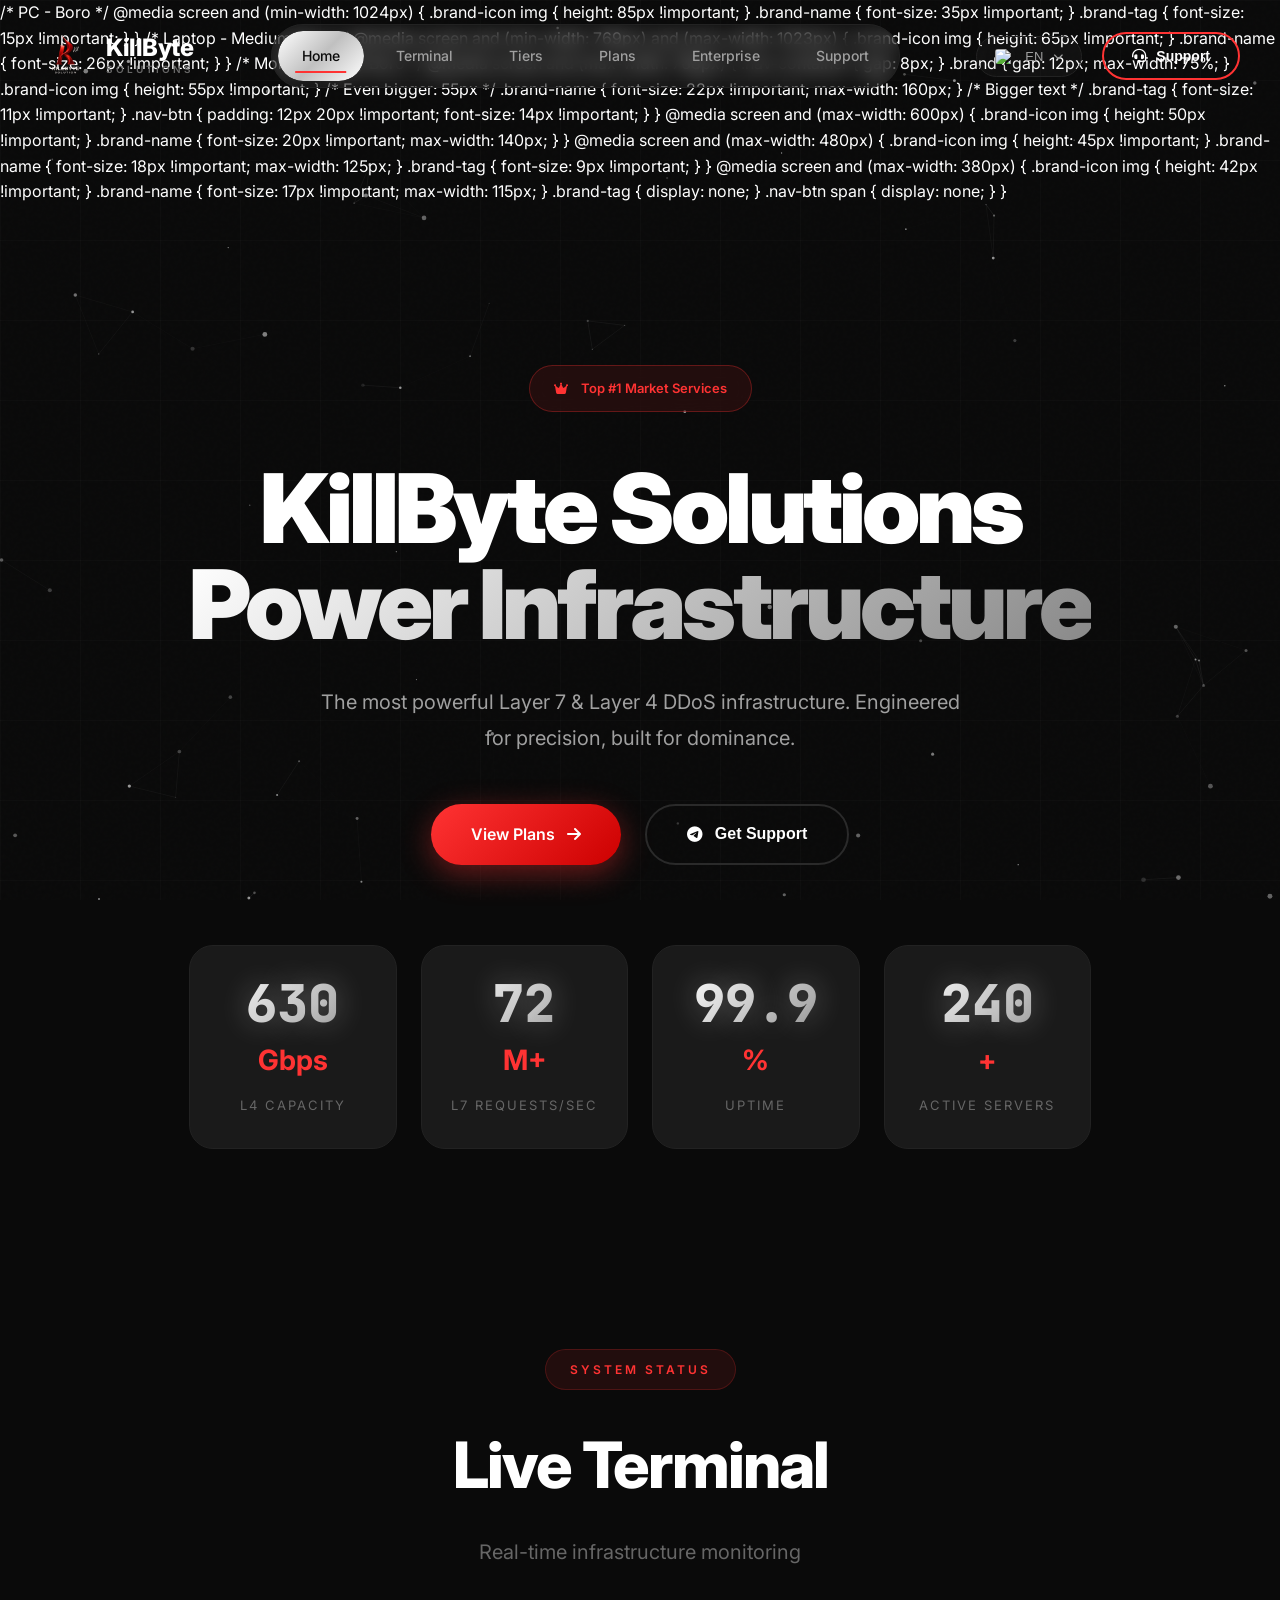
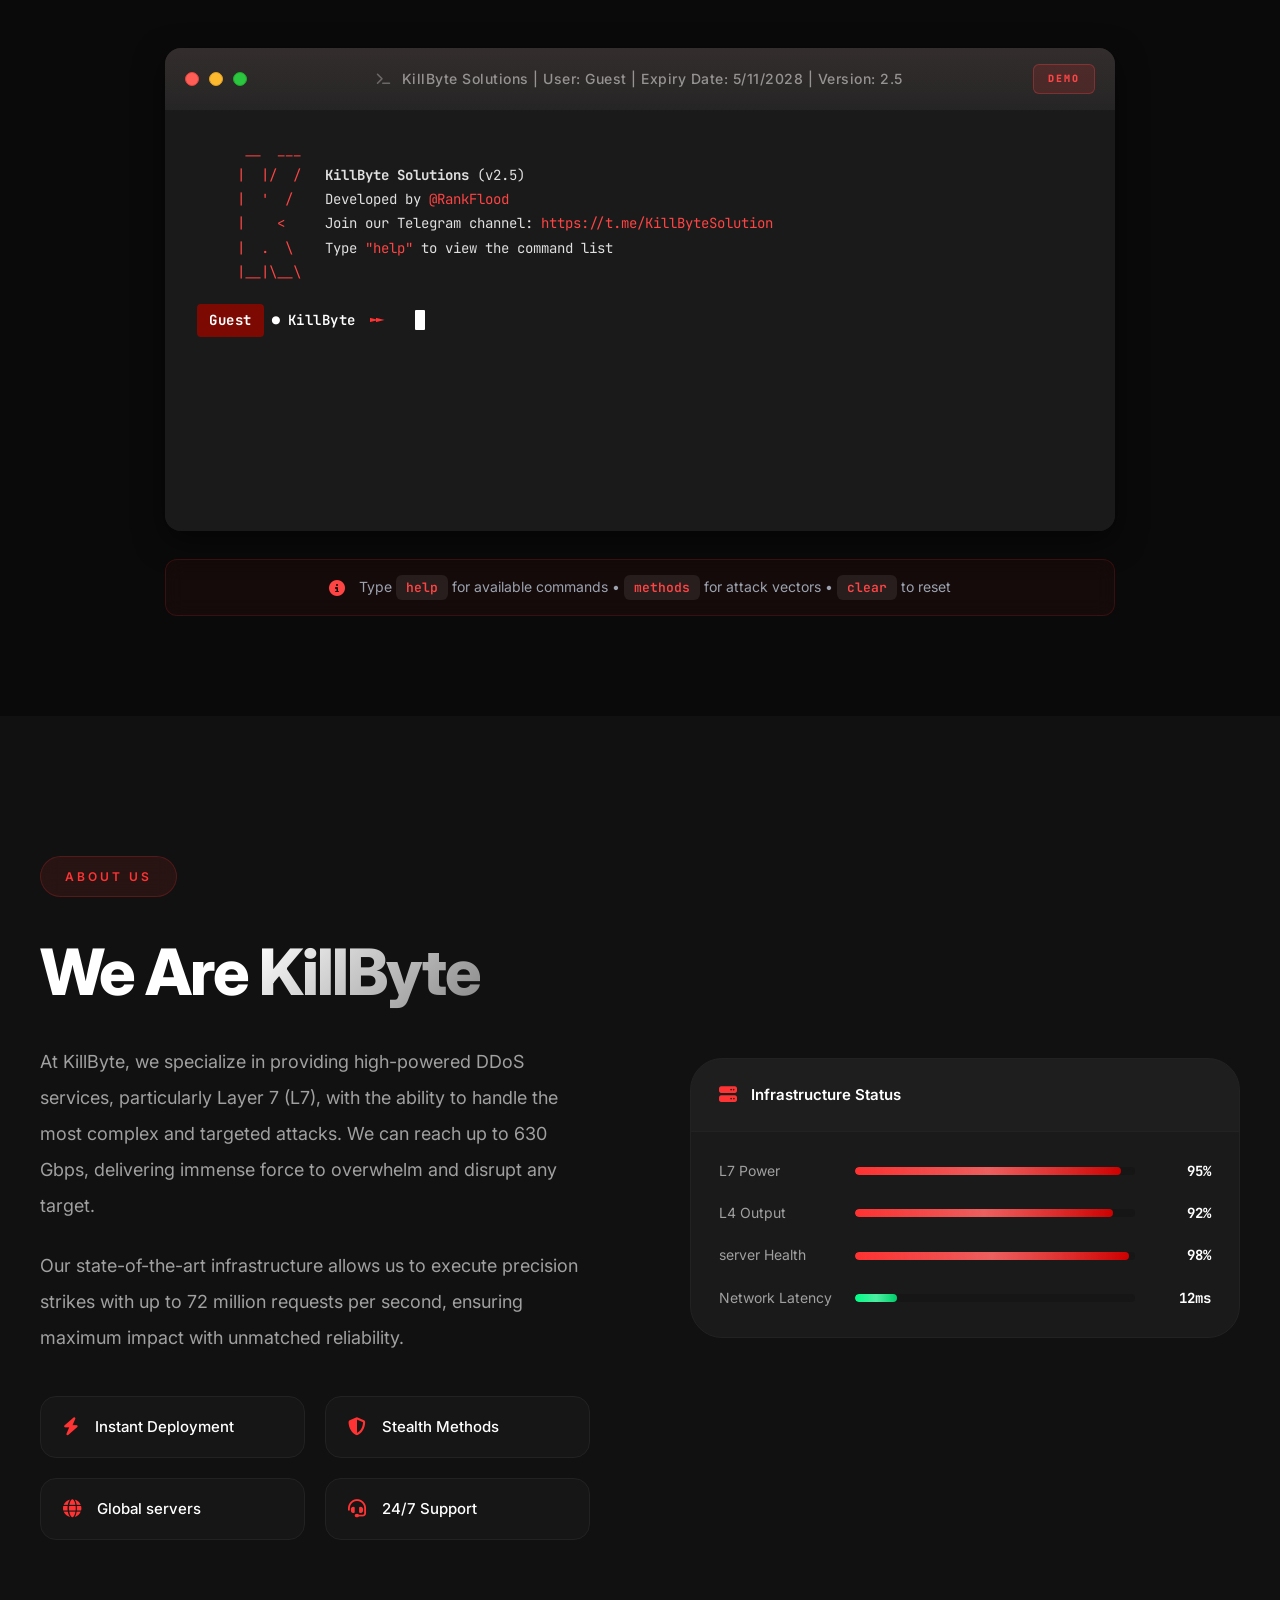
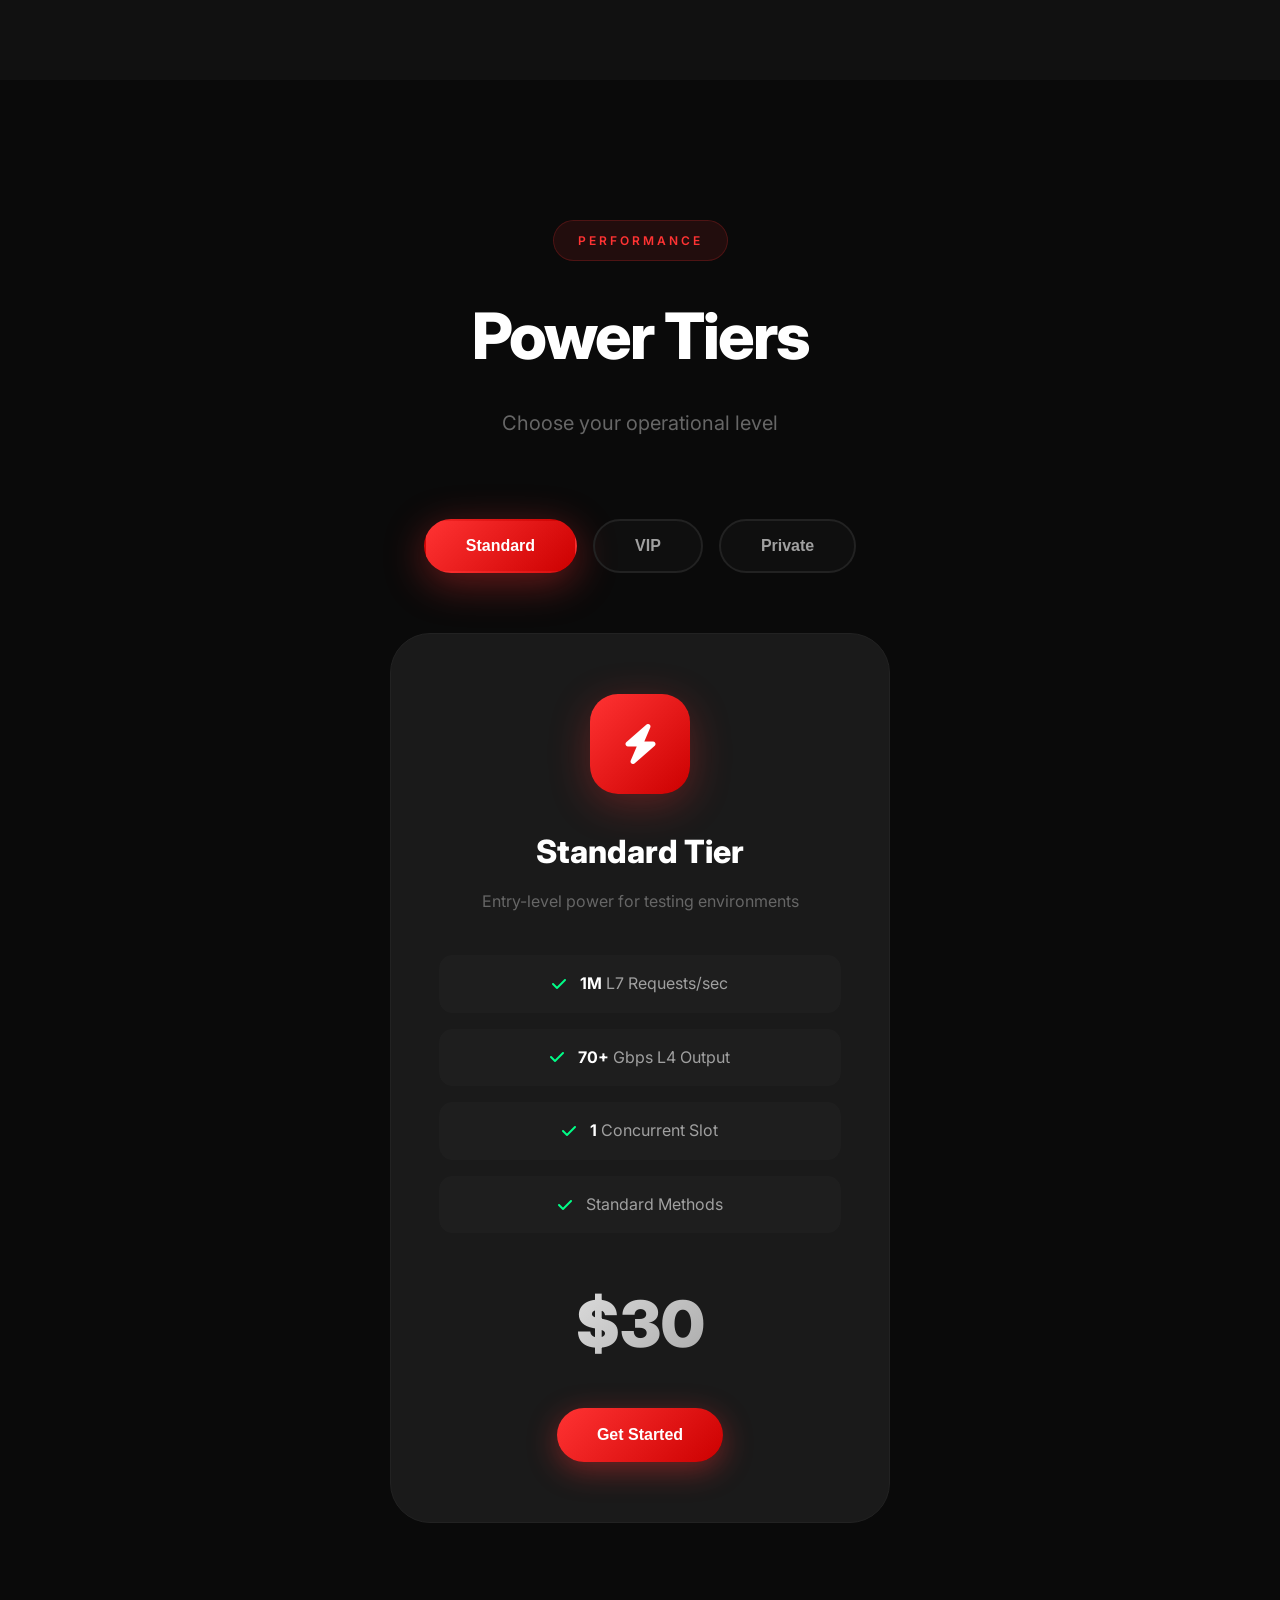
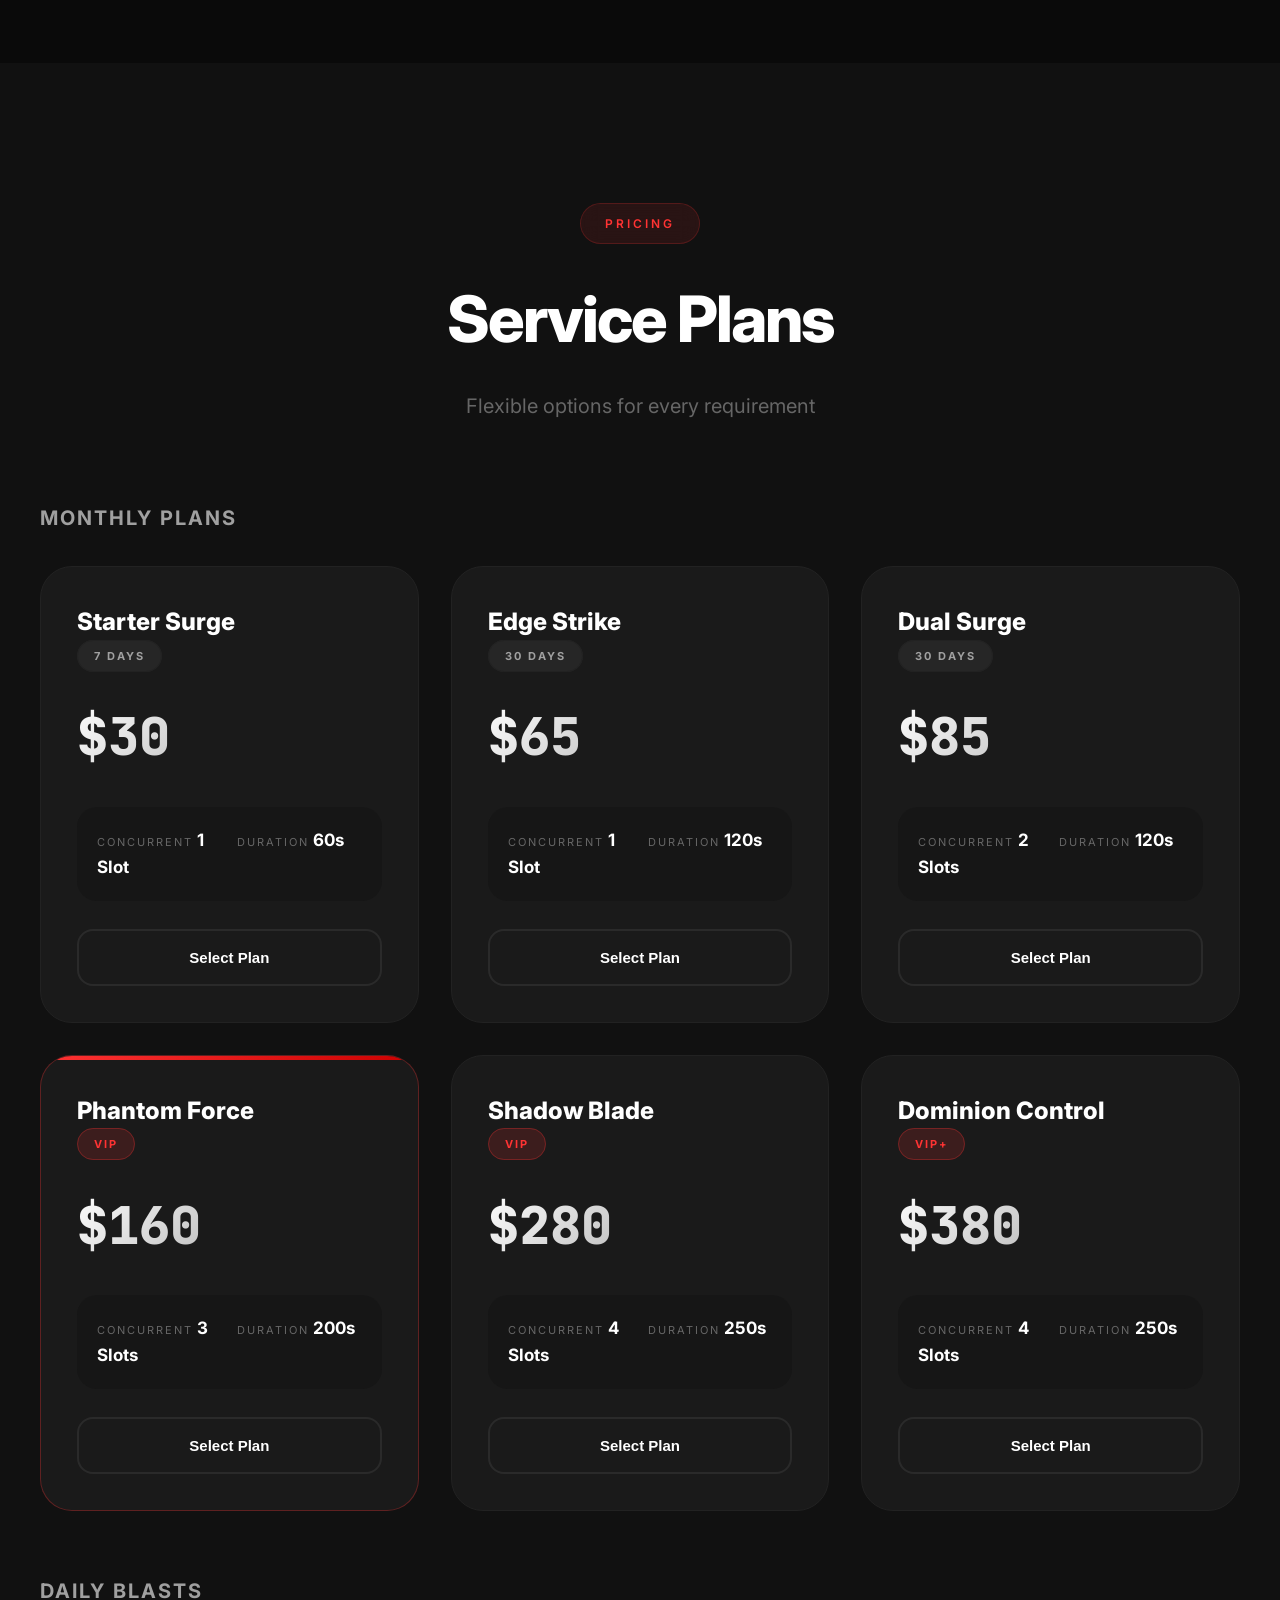
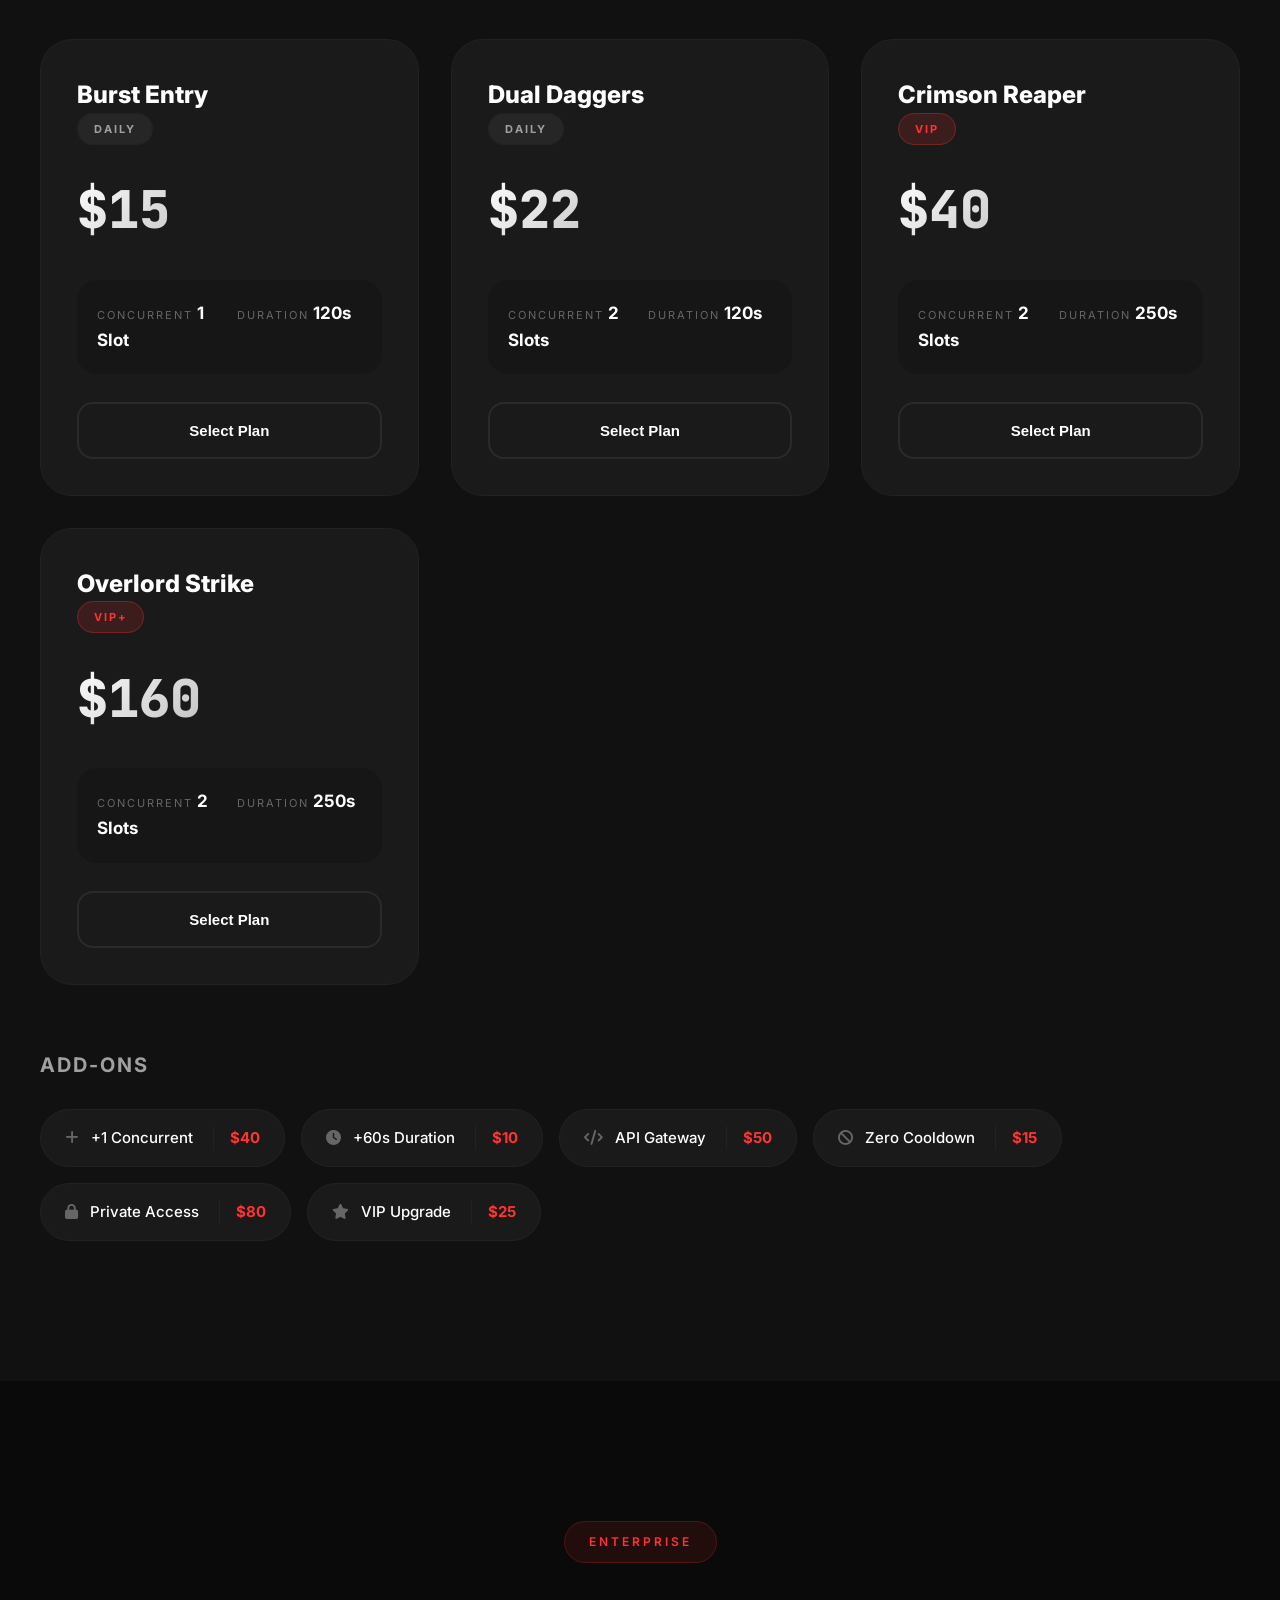
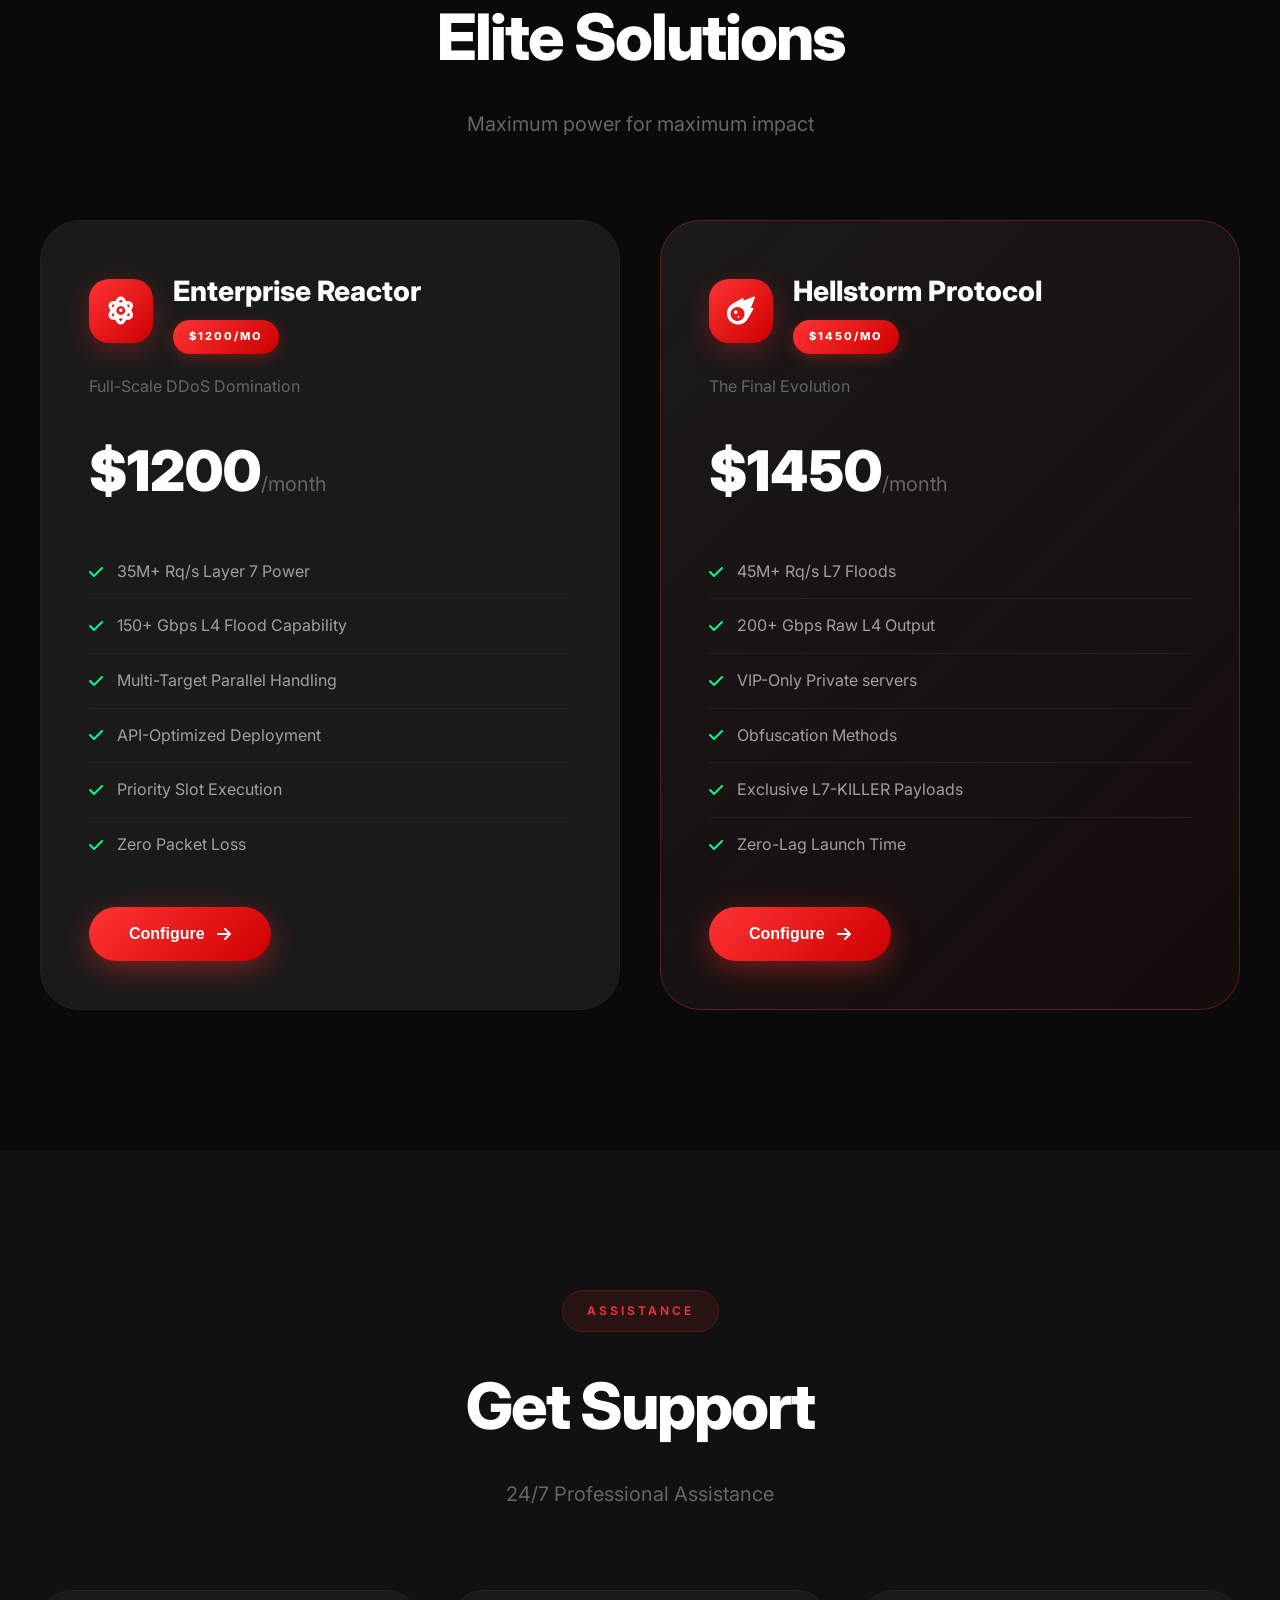
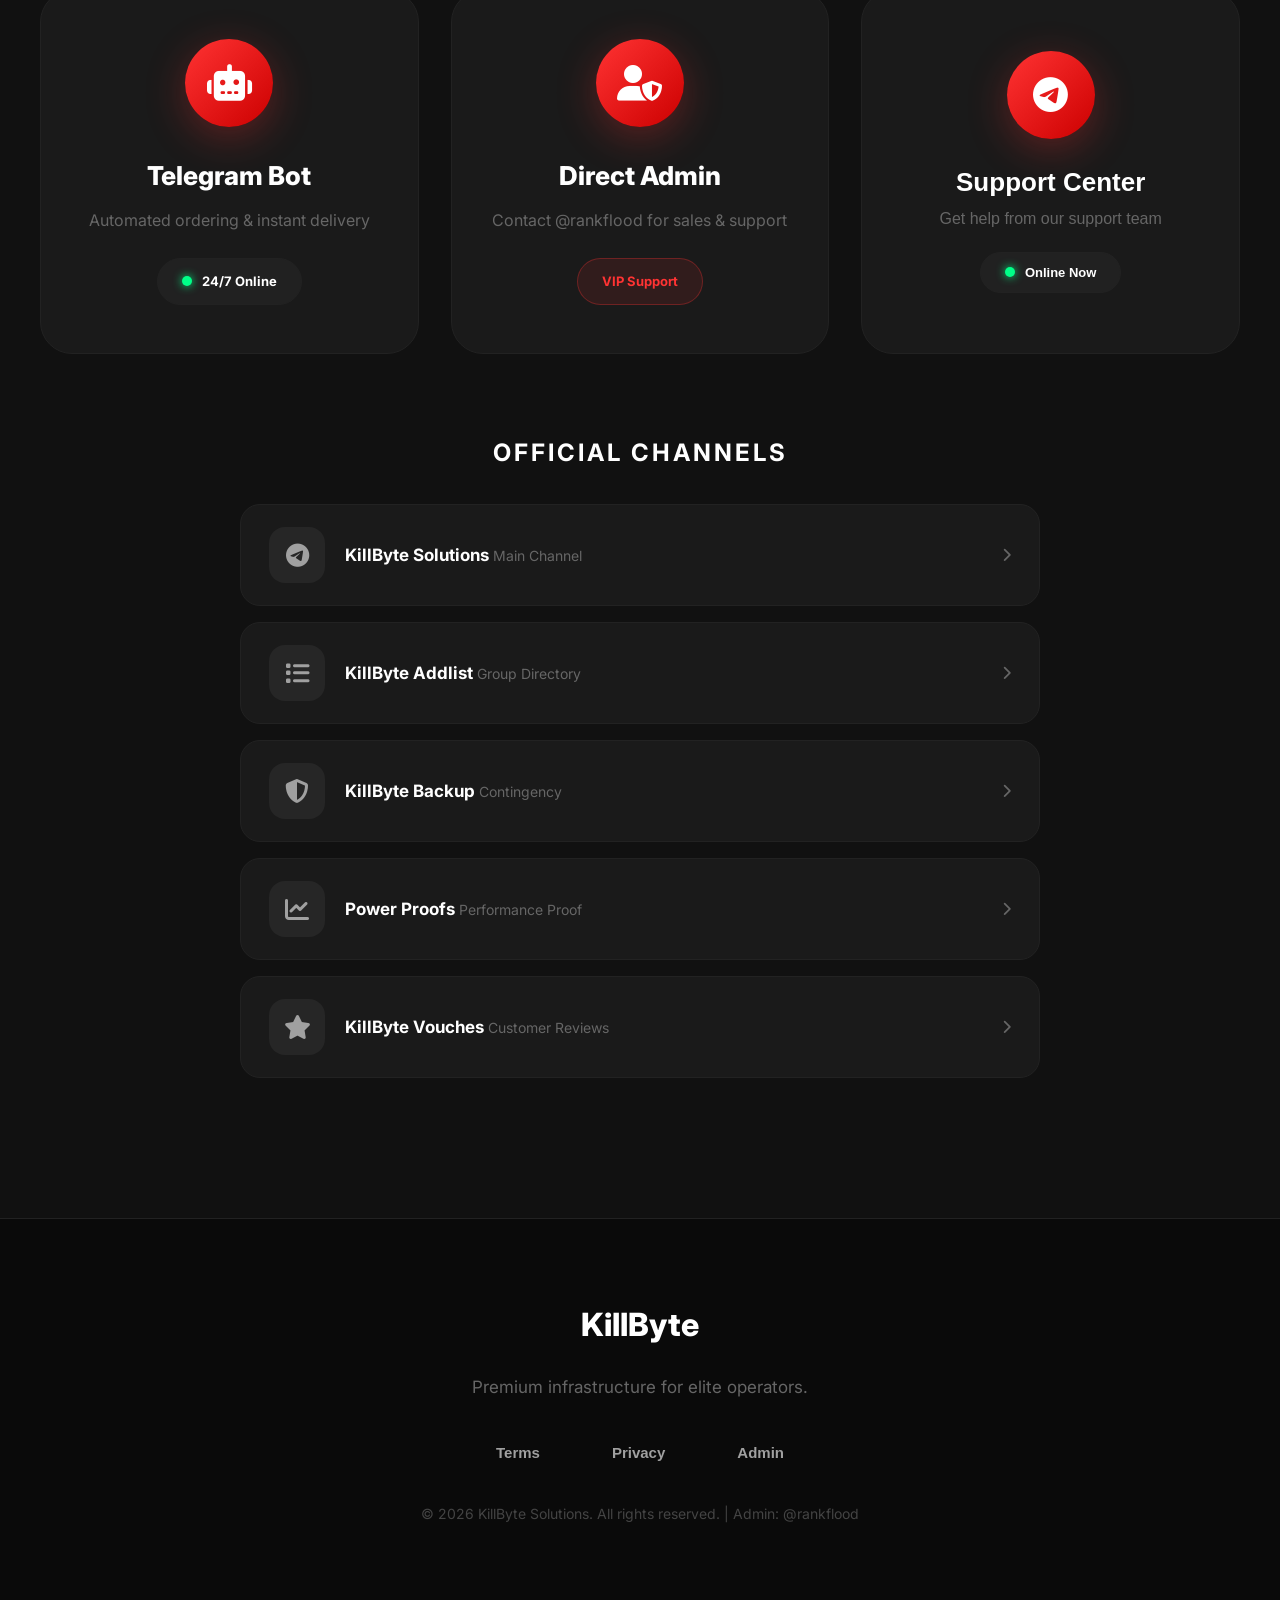
==== commit eb23af9d: "Update index.html" ====
--- a/index.html
+++ b/index.html
@@ -26,7 +26,8 @@
 <link rel="stylesheet" href="css/main.css">
 <link rel="stylesheet" href="css/animations.css">
 <link rel="stylesheet" href="css/terminal.css">
-/* PC - Boro */
+</style>
+    /* PC - Boro */
     @media screen and (min-width: 1024px) {
         .brand-icon img { height: 85px !important; }
         .brand-name { font-size: 35px !important; }
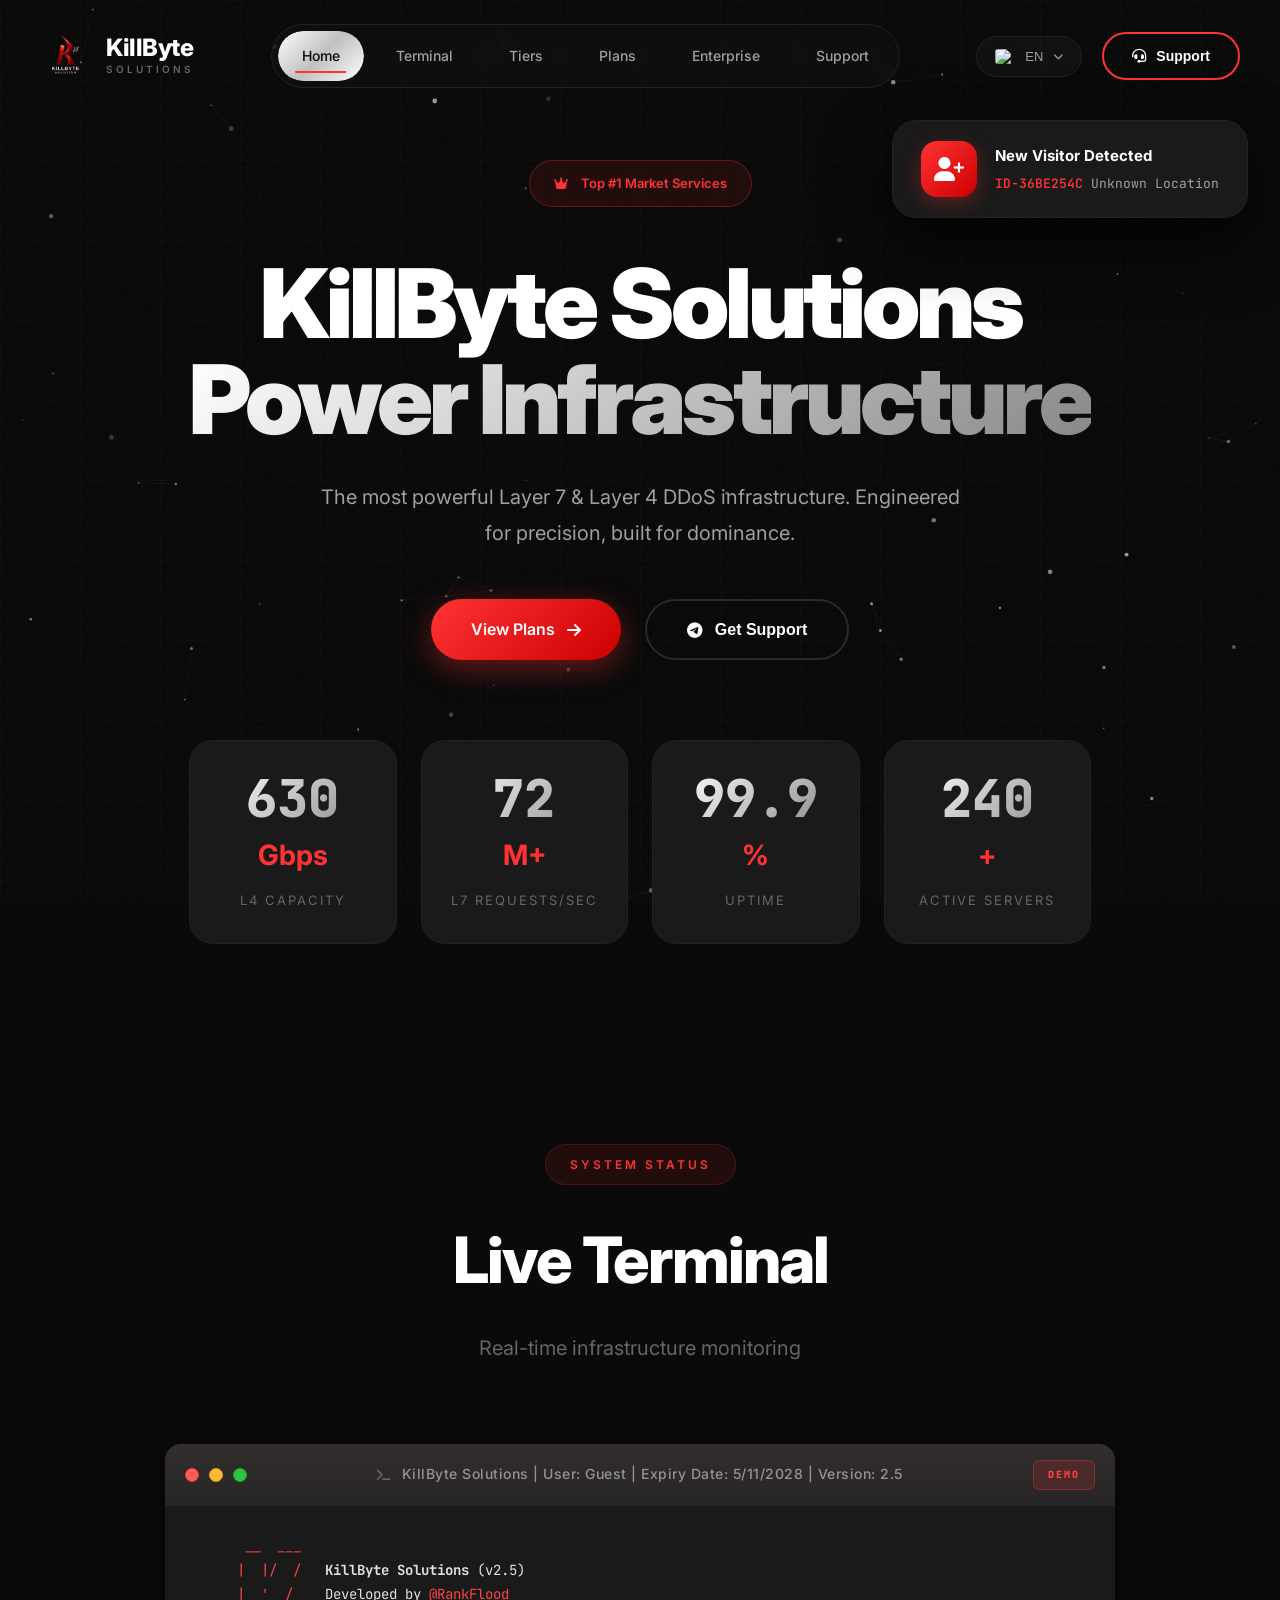
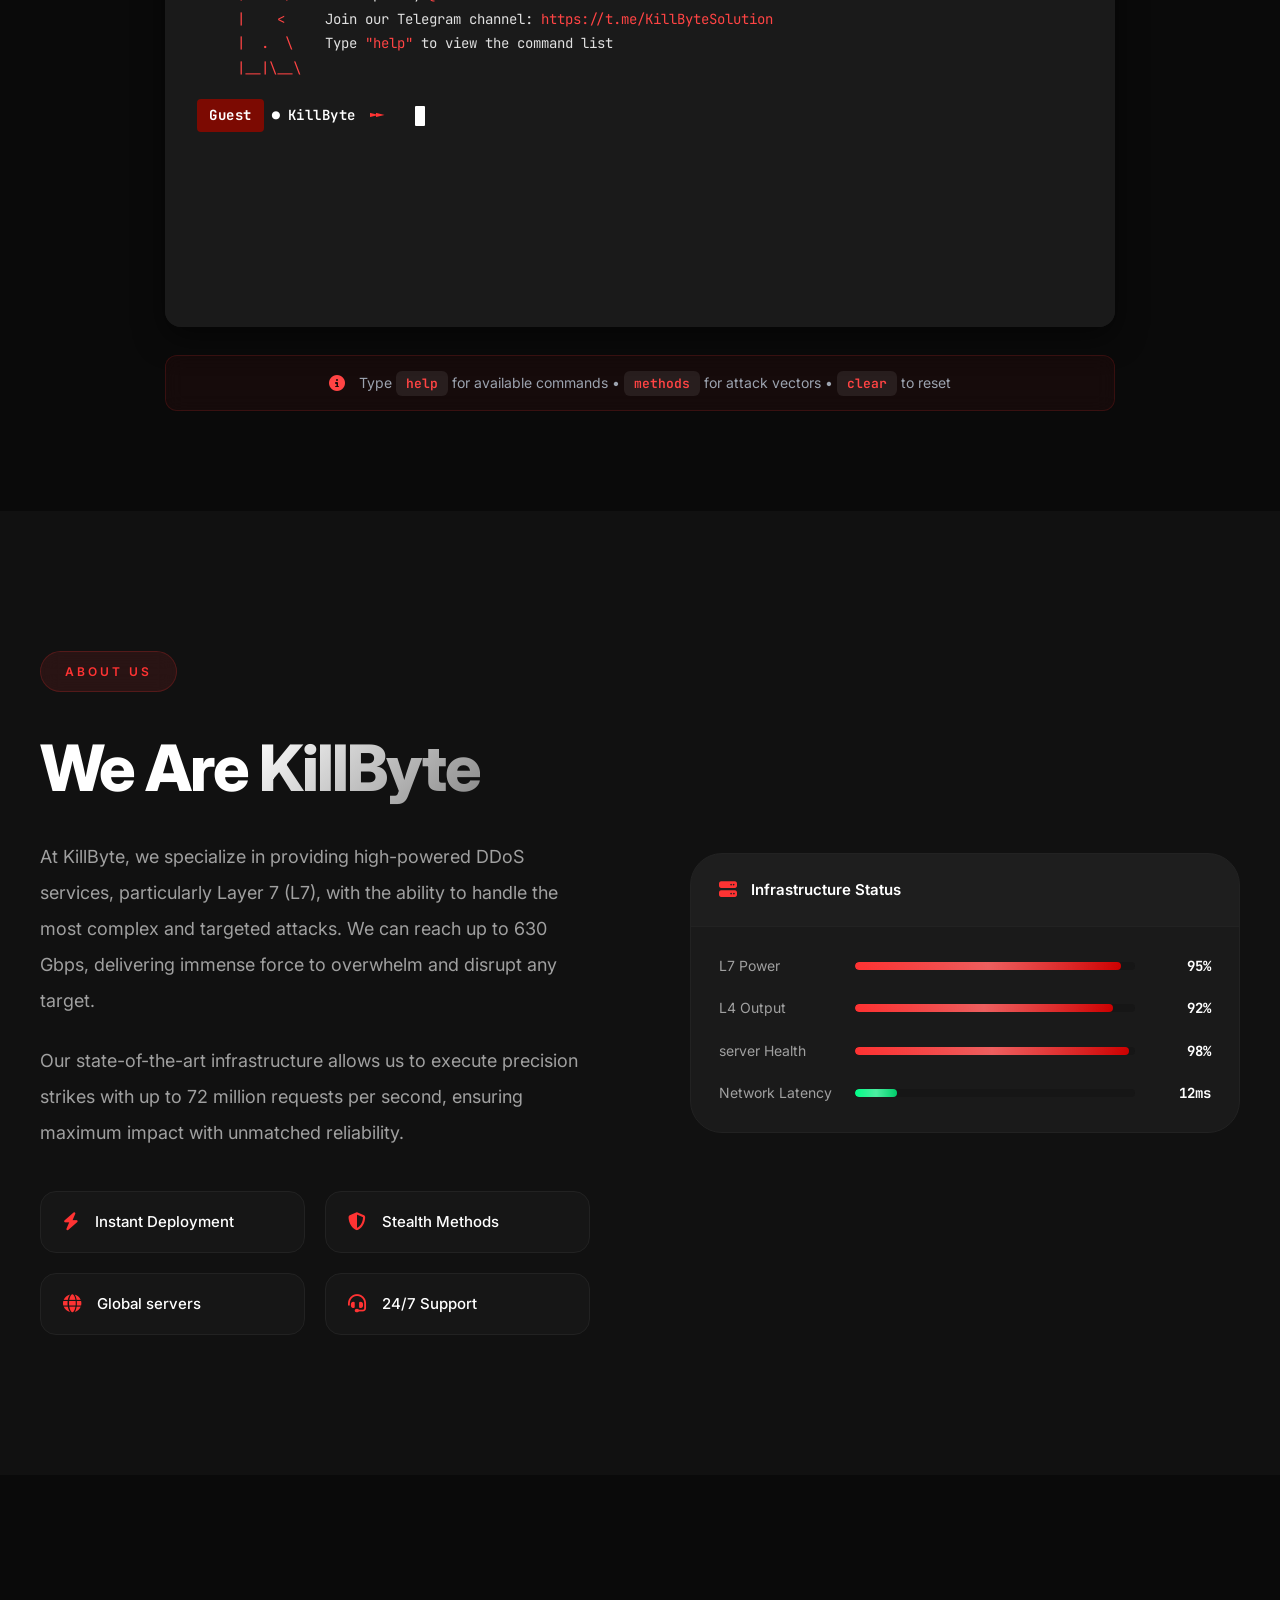
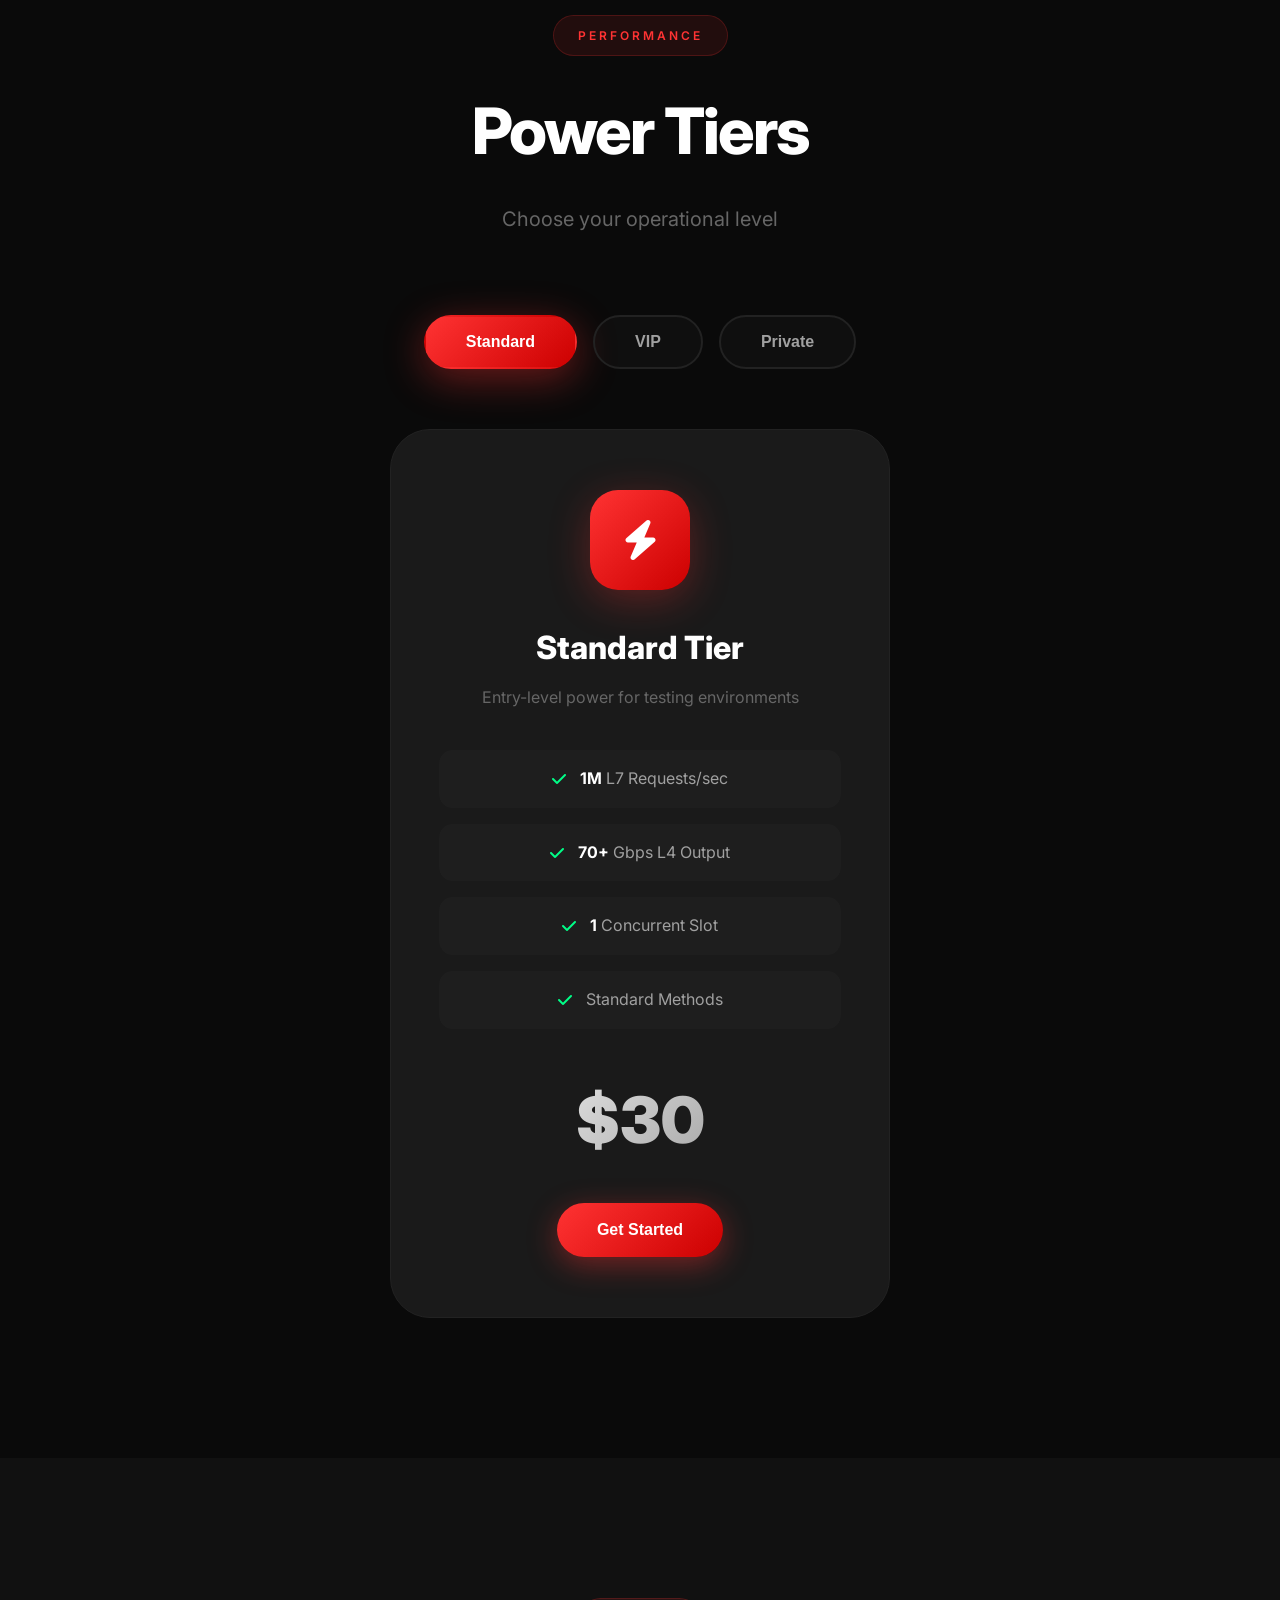
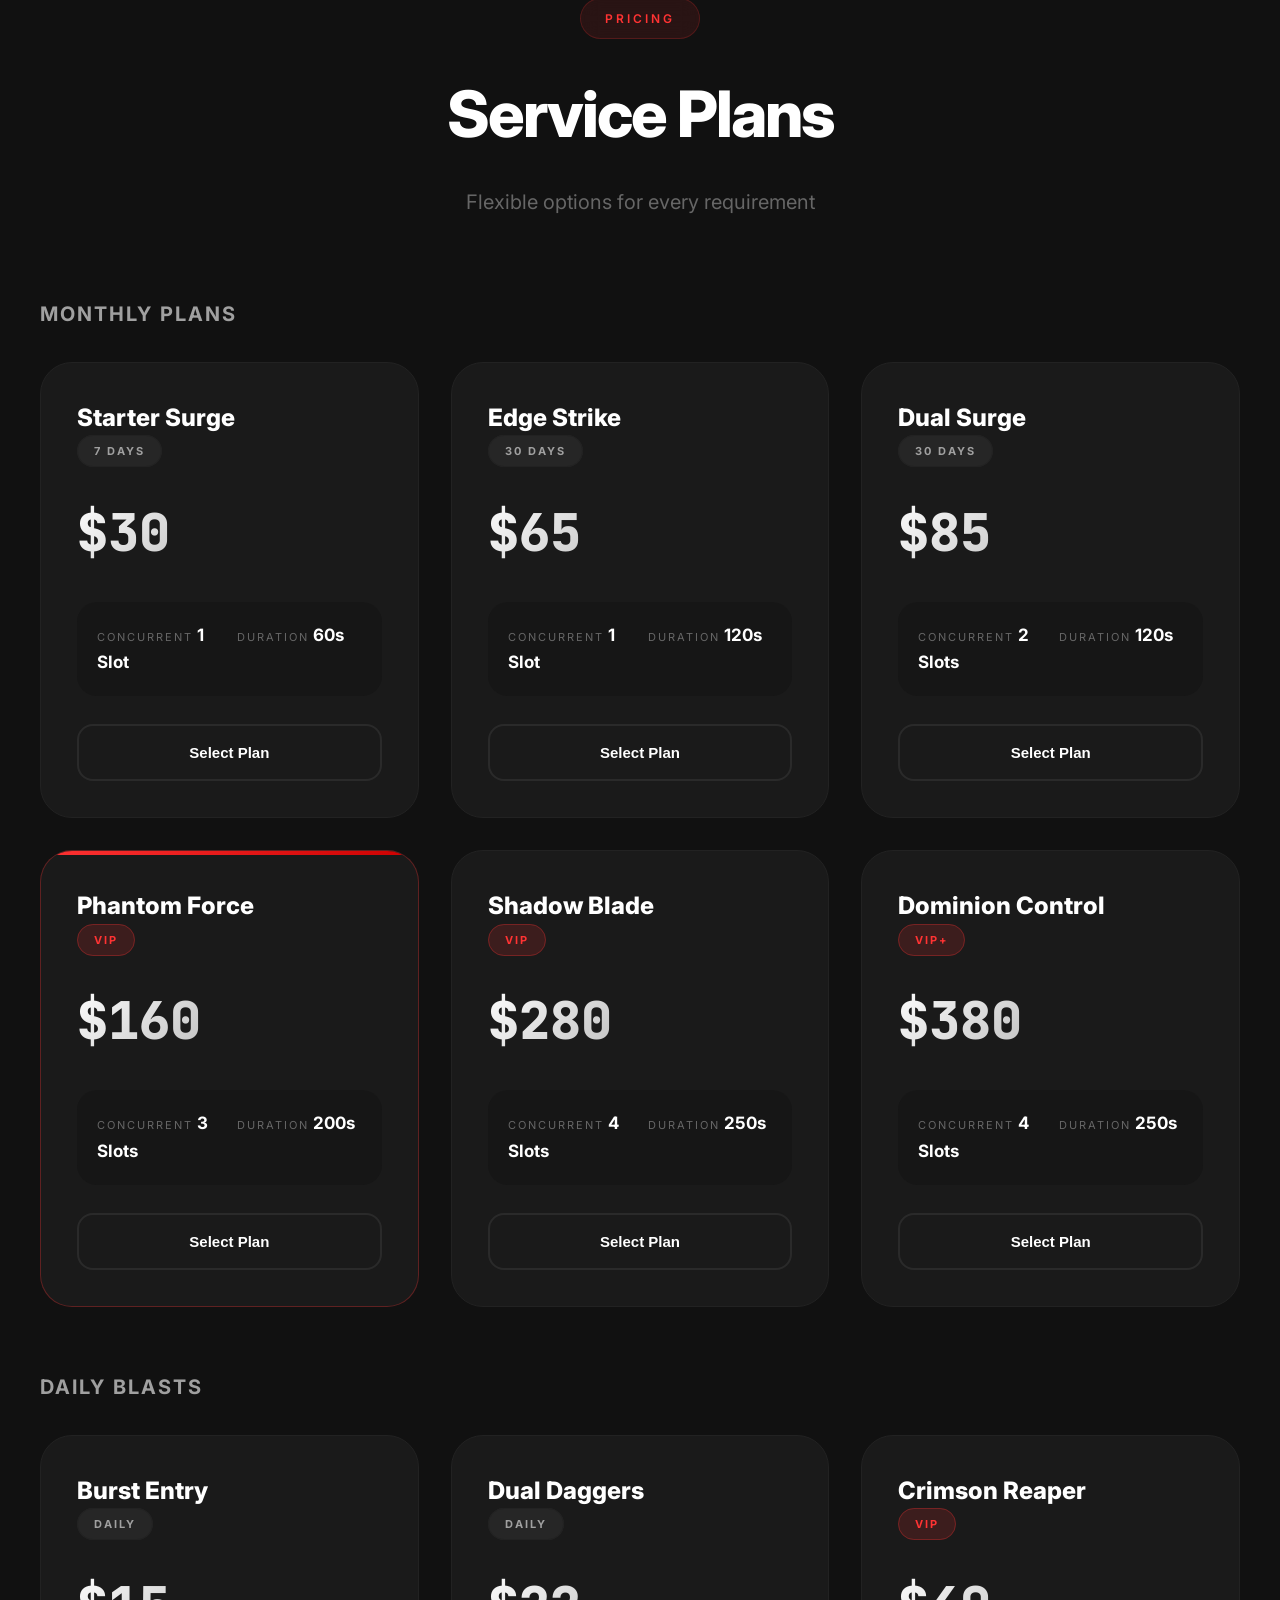
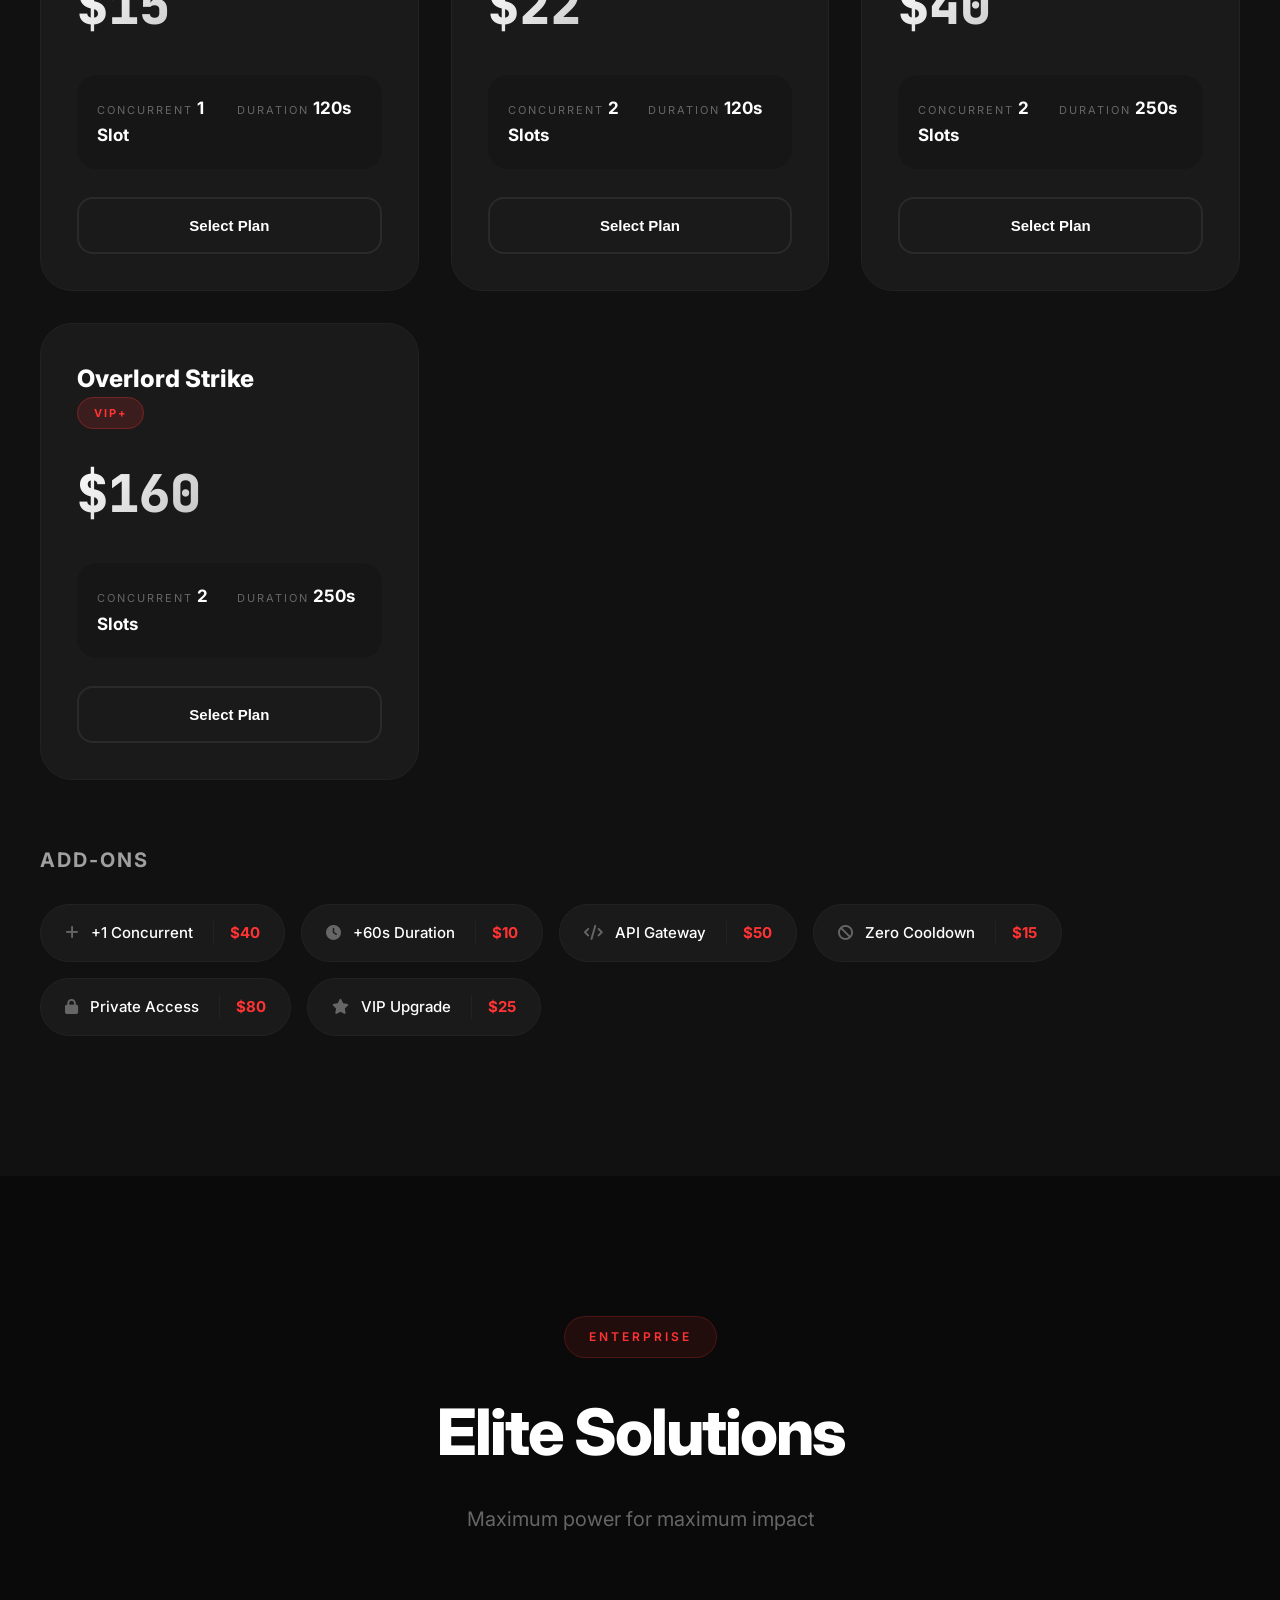
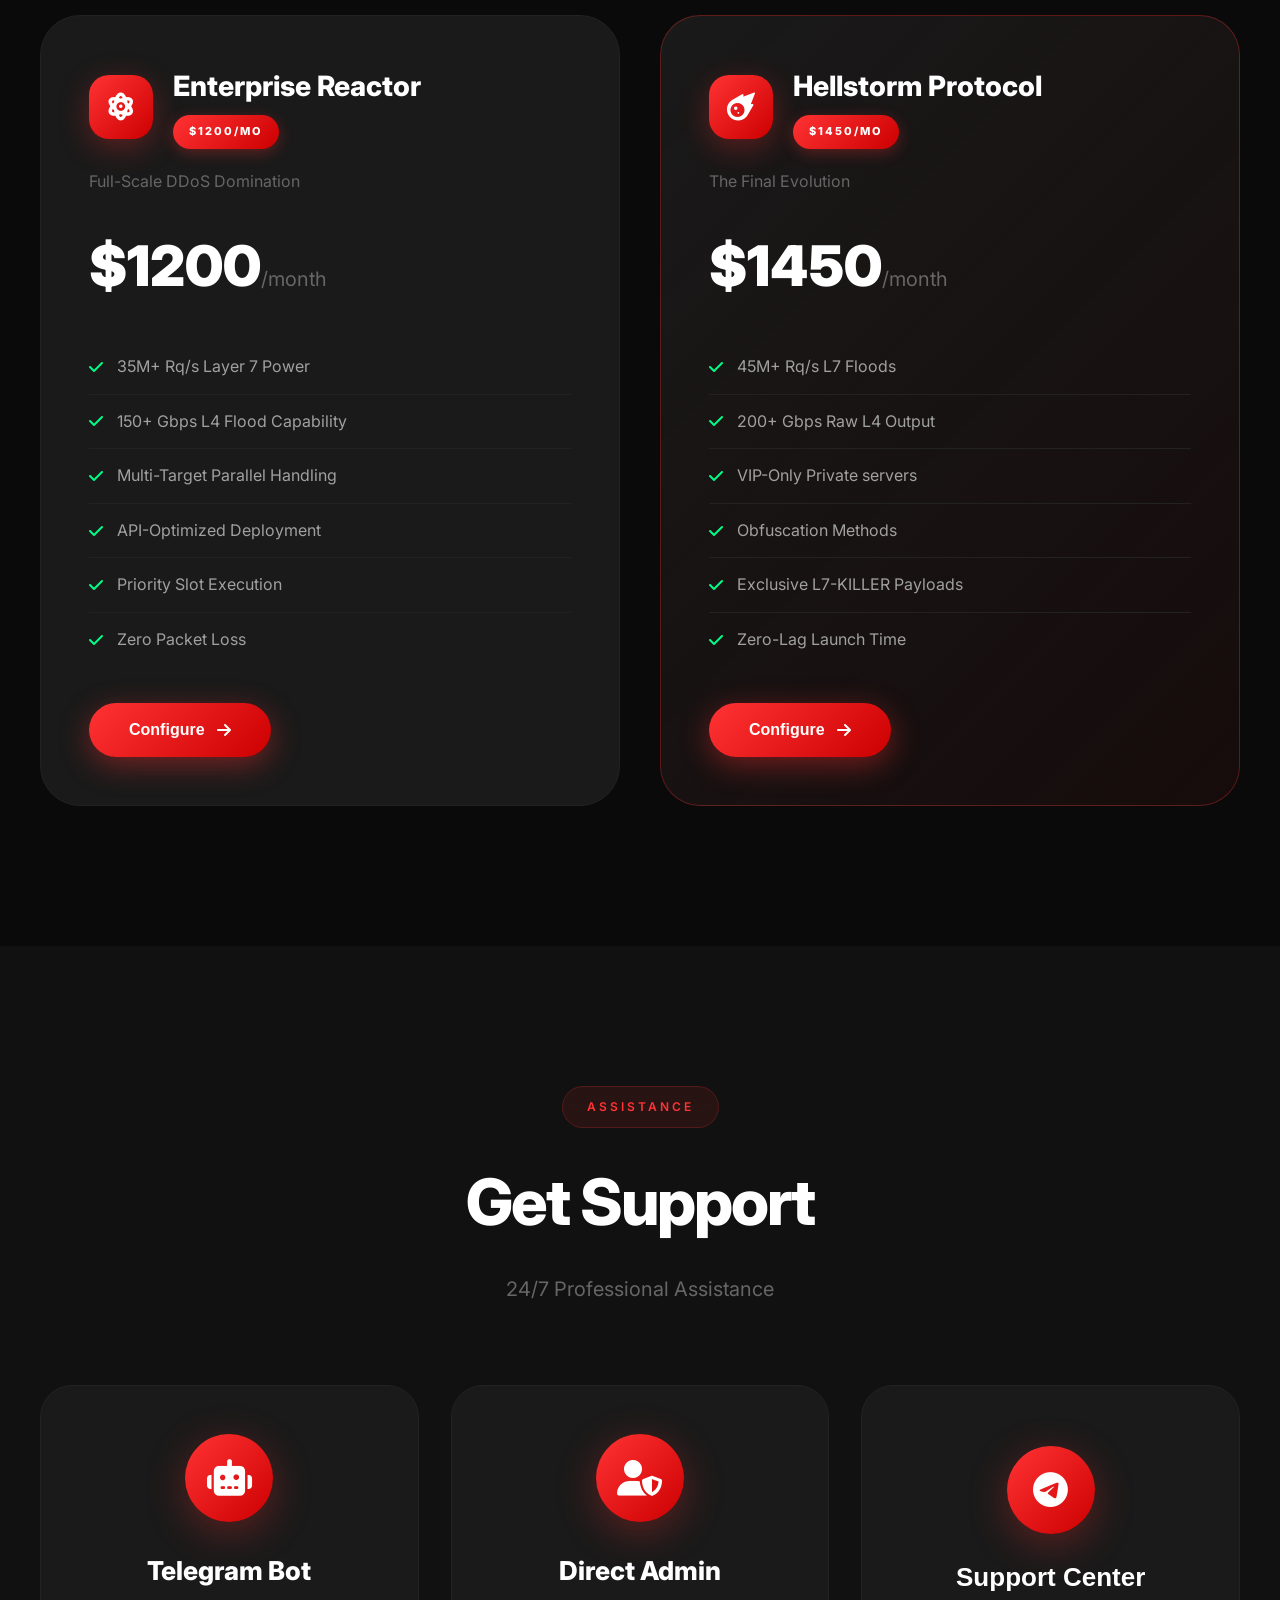
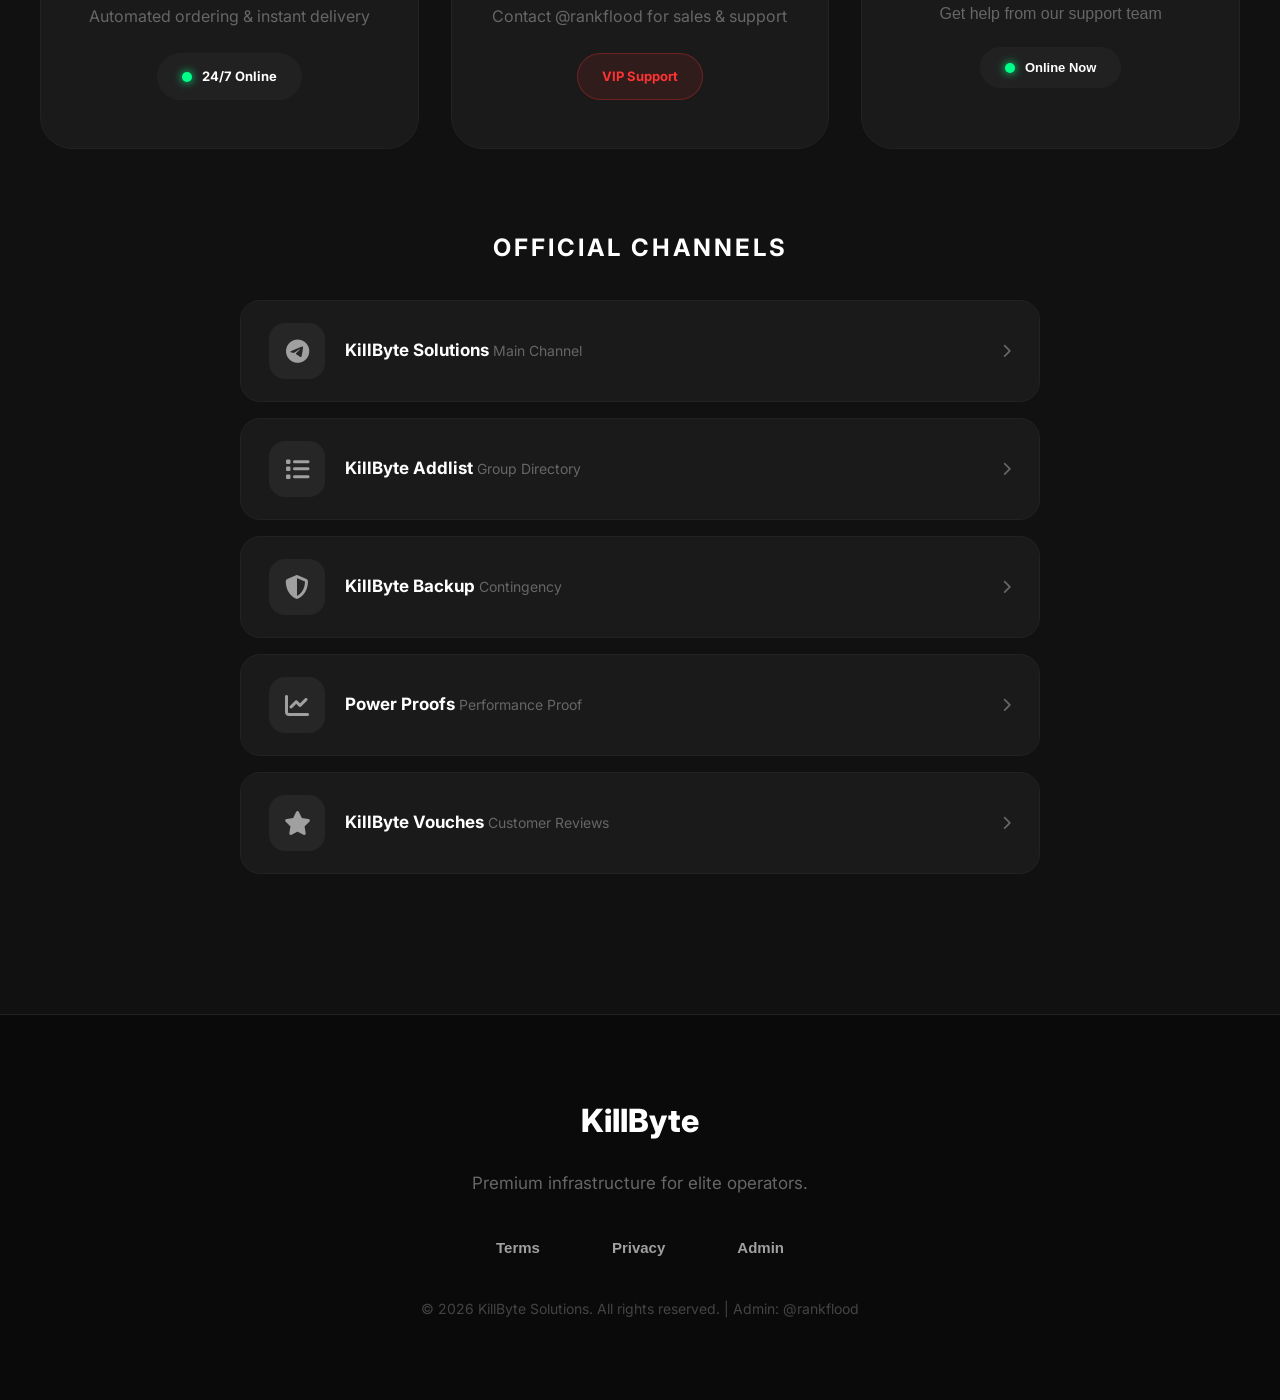
==== commit a19a0b23: "Update index.html" ====
--- a/index.html
+++ b/index.html
@@ -26,48 +26,6 @@
 <link rel="stylesheet" href="css/main.css">
 <link rel="stylesheet" href="css/animations.css">
 <link rel="stylesheet" href="css/terminal.css">
-</style>
-    /* PC - Boro */
-    @media screen and (min-width: 1024px) {
-        .brand-icon img { height: 85px !important; }
-        .brand-name { font-size: 35px !important; }
-        .brand-tag { font-size: 15px !important; }
-    }
-    
-    /* Laptop - Medium Boro */
-    @media screen and (min-width: 769px) and (max-width: 1023px) {
-        .brand-icon img { height: 65px !important; }
-        .brand-name { font-size: 26px !important; }
-    }
-    
-    /* Mobile - Really Boro */
-    @media screen and (max-width: 768px) {
-        .nav-container { gap: 8px; }
-        .brand { gap: 12px; max-width: 75%; }
-        .brand-icon img { height: 55px !important; } /* Even bigger: 55px */
-        .brand-name { font-size: 22px !important; max-width: 160px; } /* Bigger text */
-        .brand-tag { font-size: 11px !important; }
-        .nav-btn { padding: 12px 20px !important; font-size: 14px !important; }
-    }
-    
-    @media screen and (max-width: 600px) {
-        .brand-icon img { height: 50px !important; }
-        .brand-name { font-size: 20px !important; max-width: 140px; }
-    }
-    
-    @media screen and (max-width: 480px) {
-        .brand-icon img { height: 45px !important; }
-        .brand-name { font-size: 18px !important; max-width: 125px; }
-        .brand-tag { font-size: 9px !important; }
-    }
-    
-    @media screen and (max-width: 380px) {
-        .brand-icon img { height: 42px !important; }
-        .brand-name { font-size: 17px !important; max-width: 115px; }
-        .brand-tag { display: none; }
-        .nav-btn span { display: none; }
-    }
-</style>
 </head>
 <body>
 <!-- Preloader -->
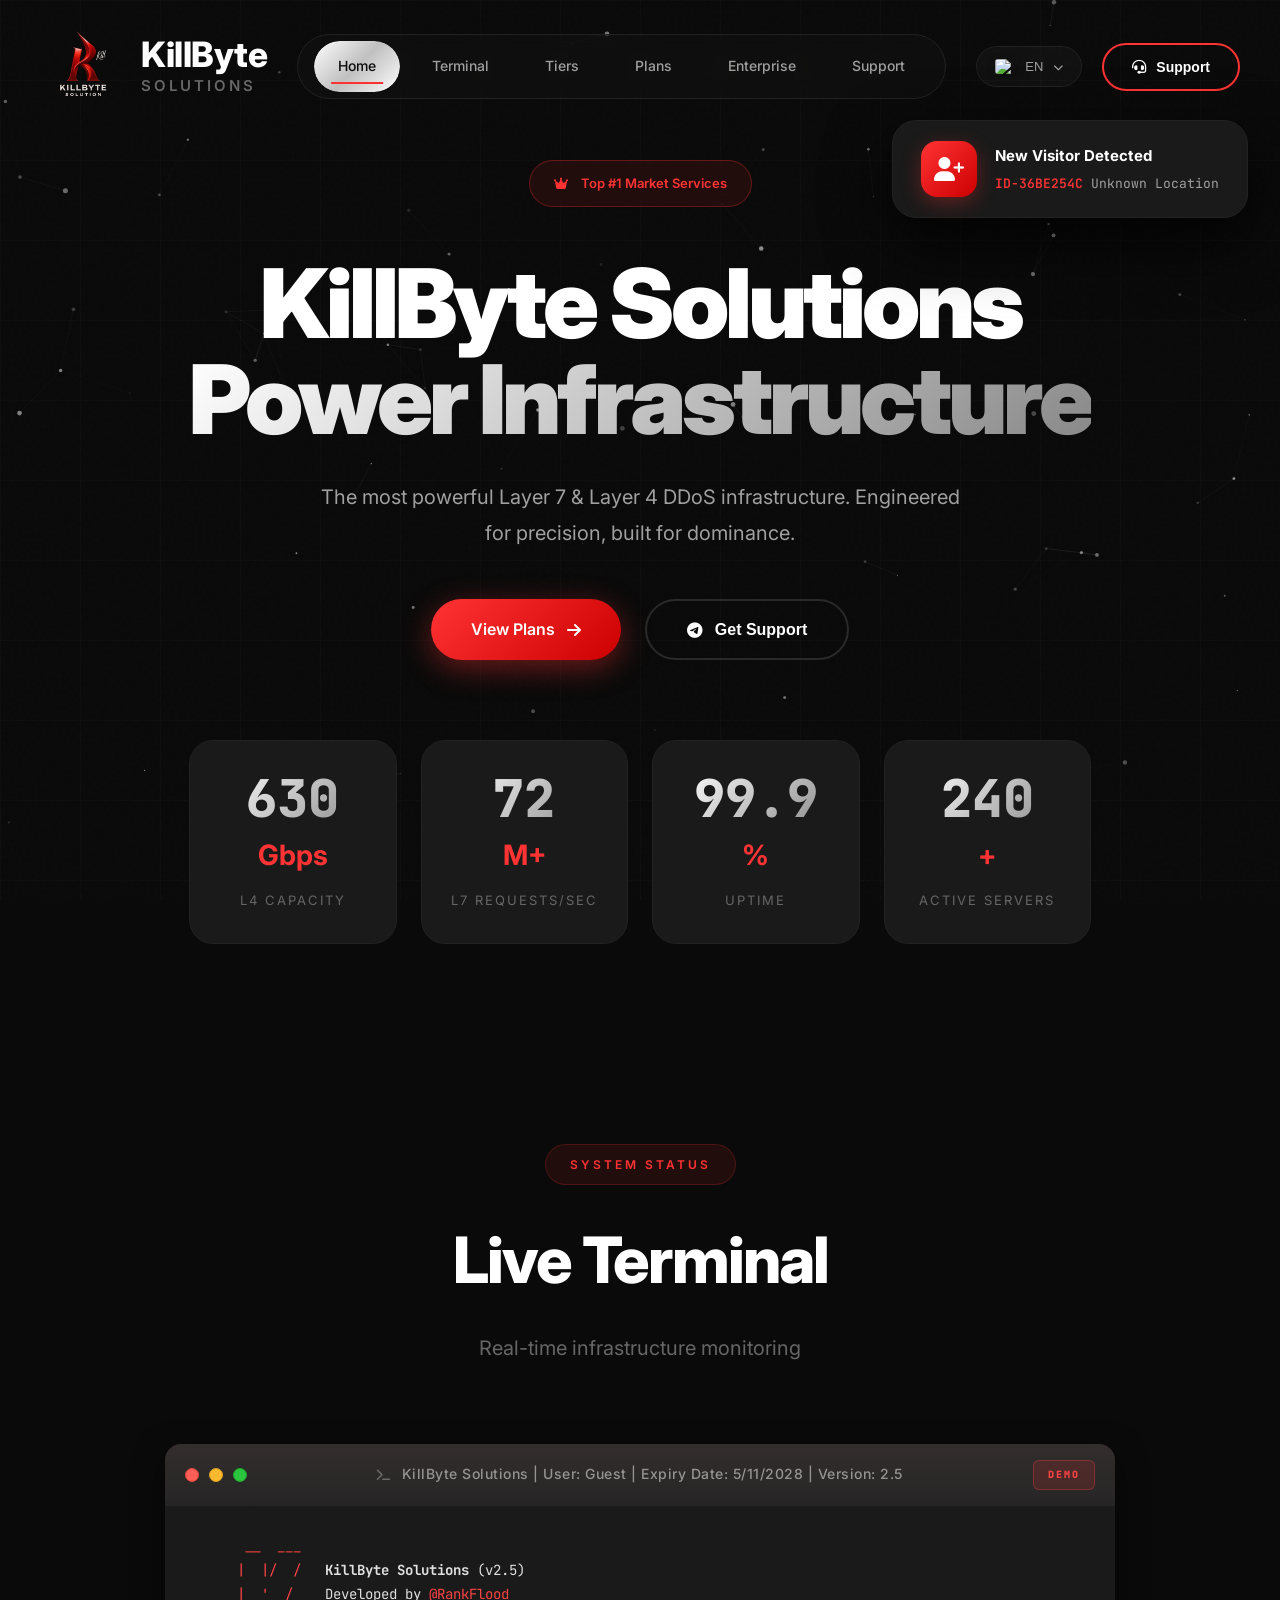
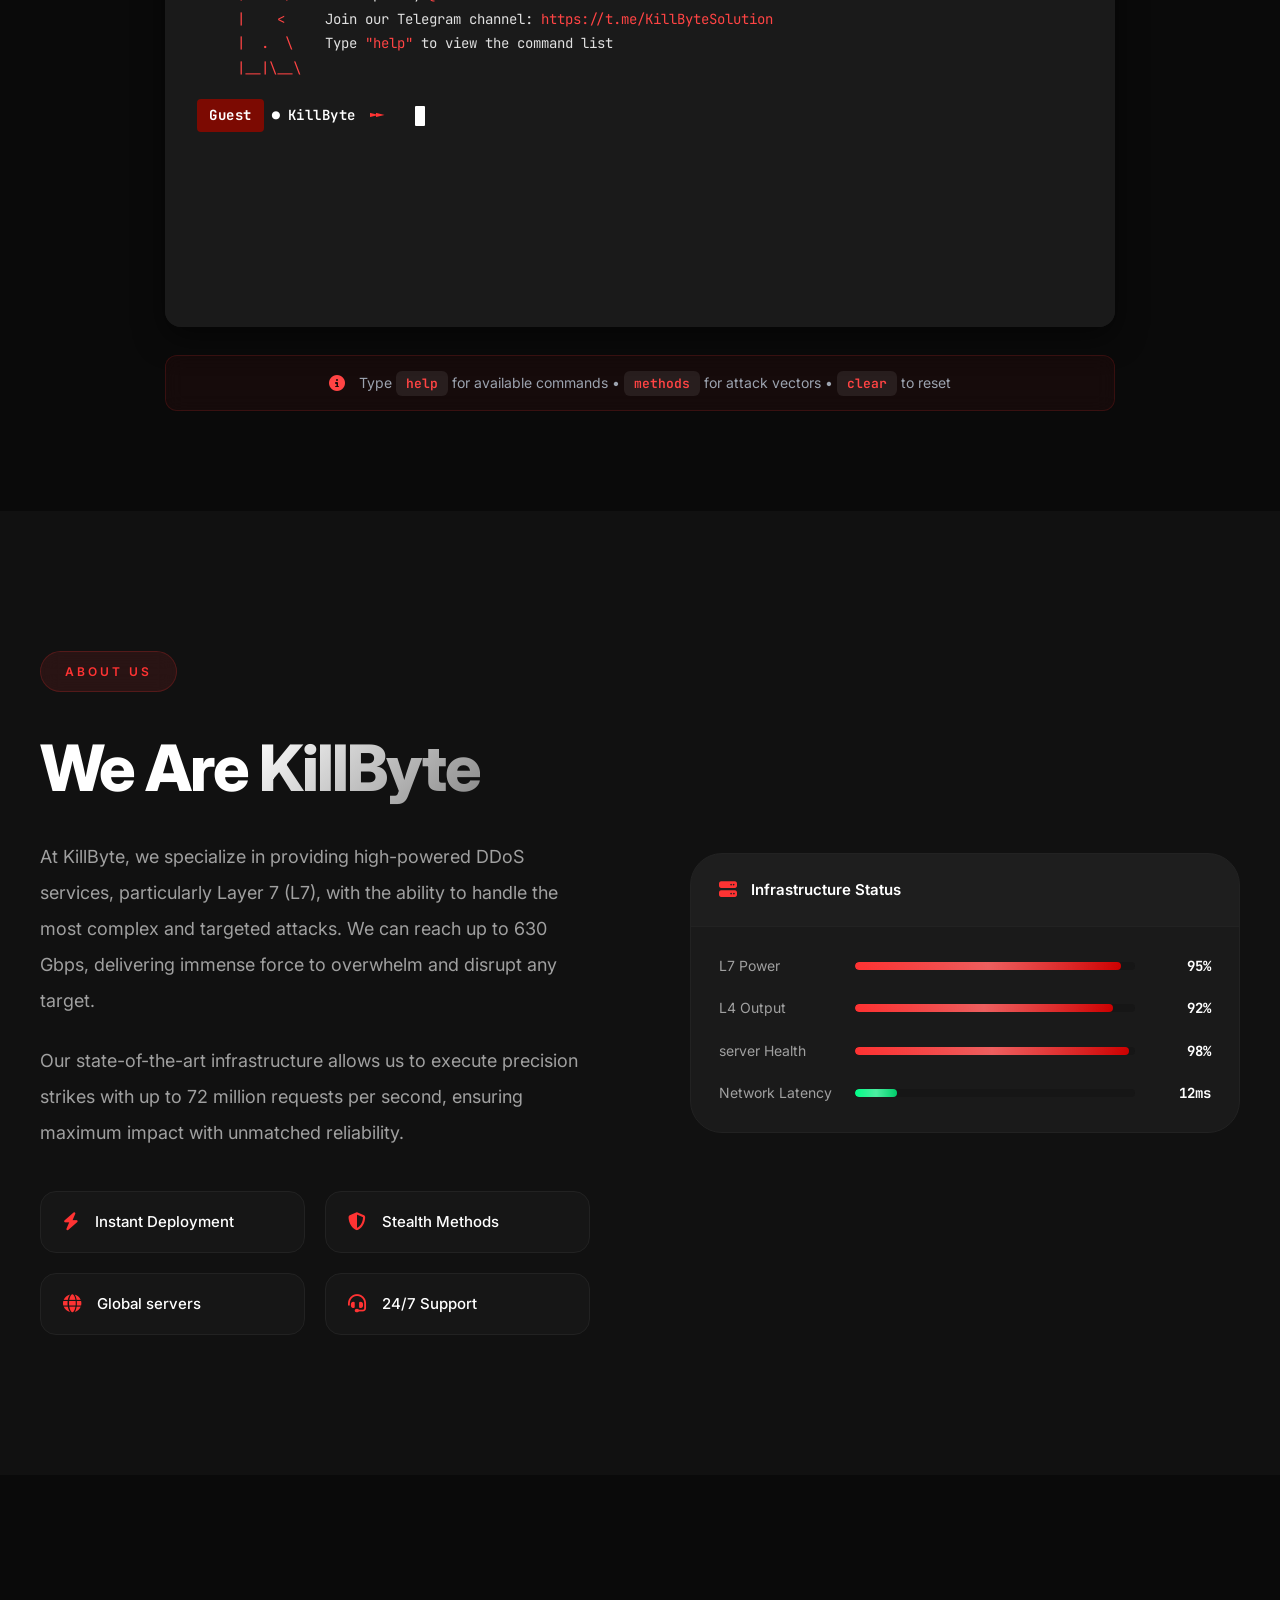
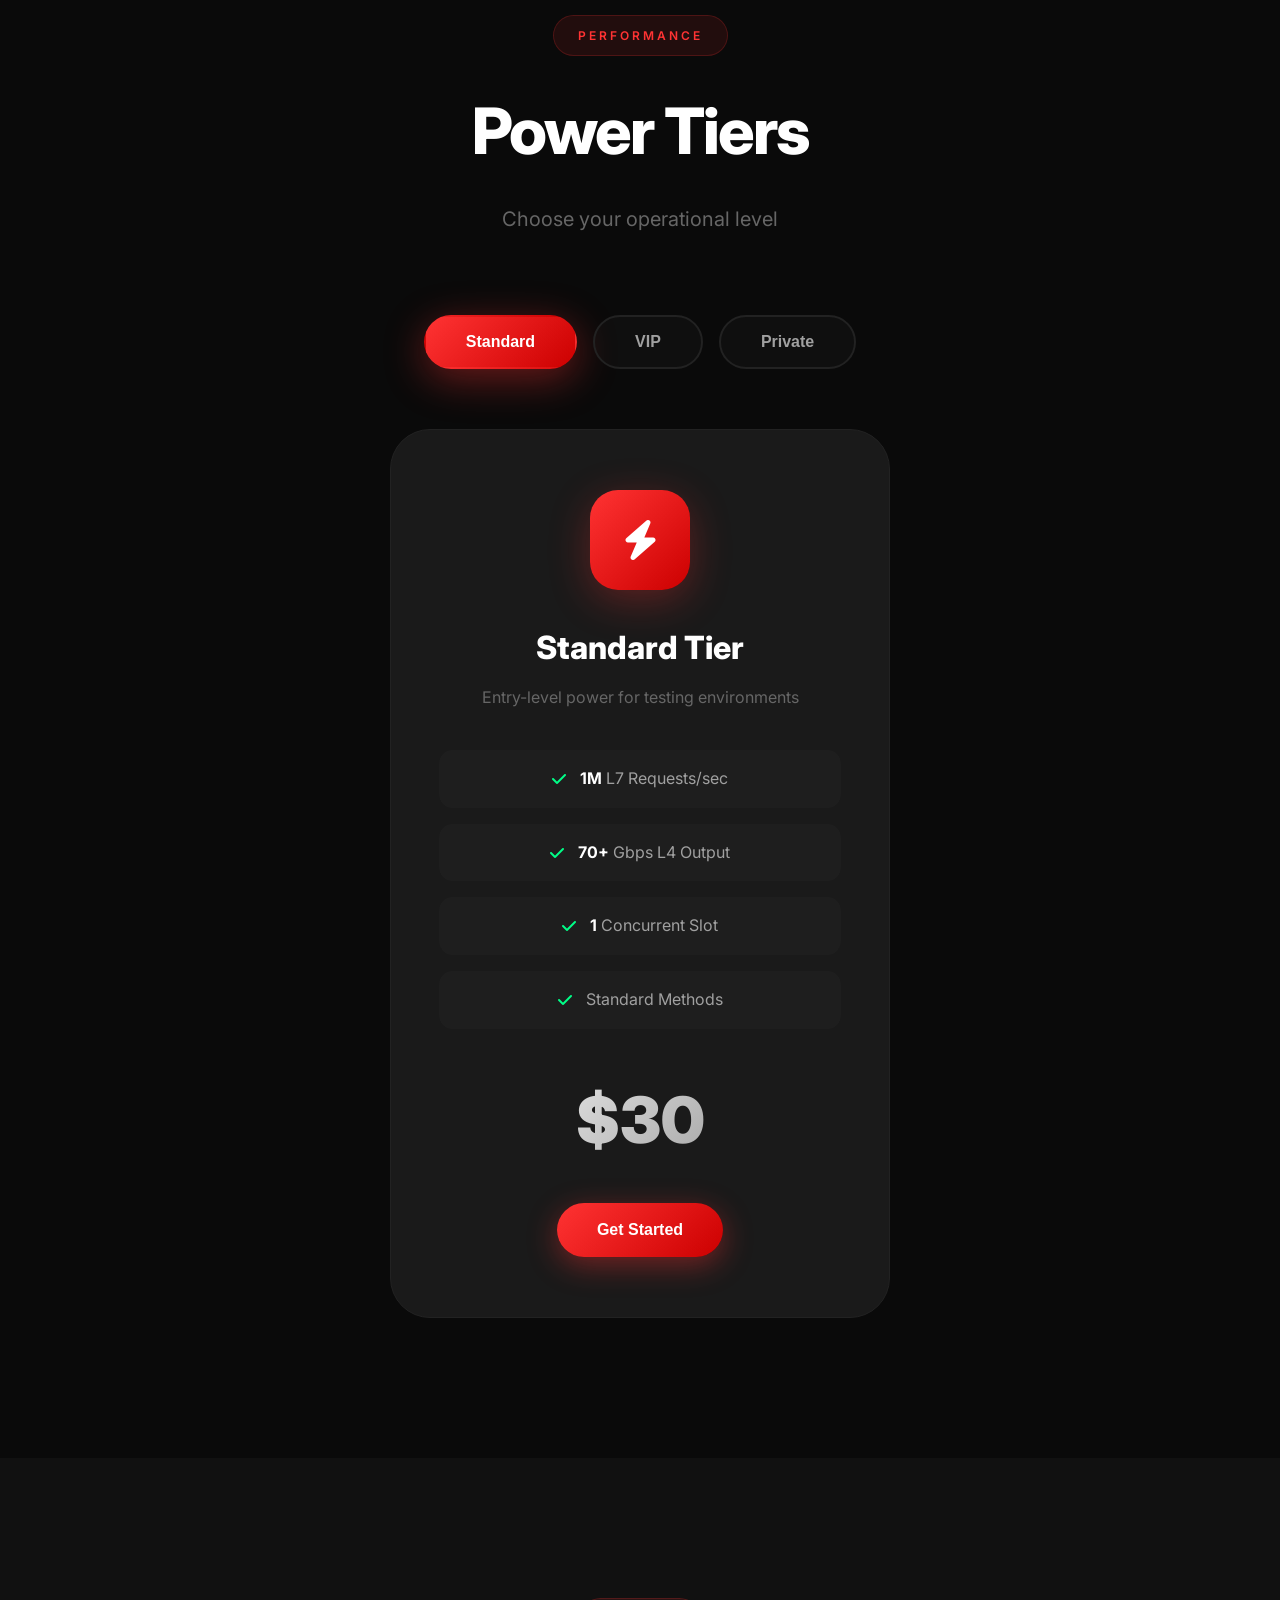
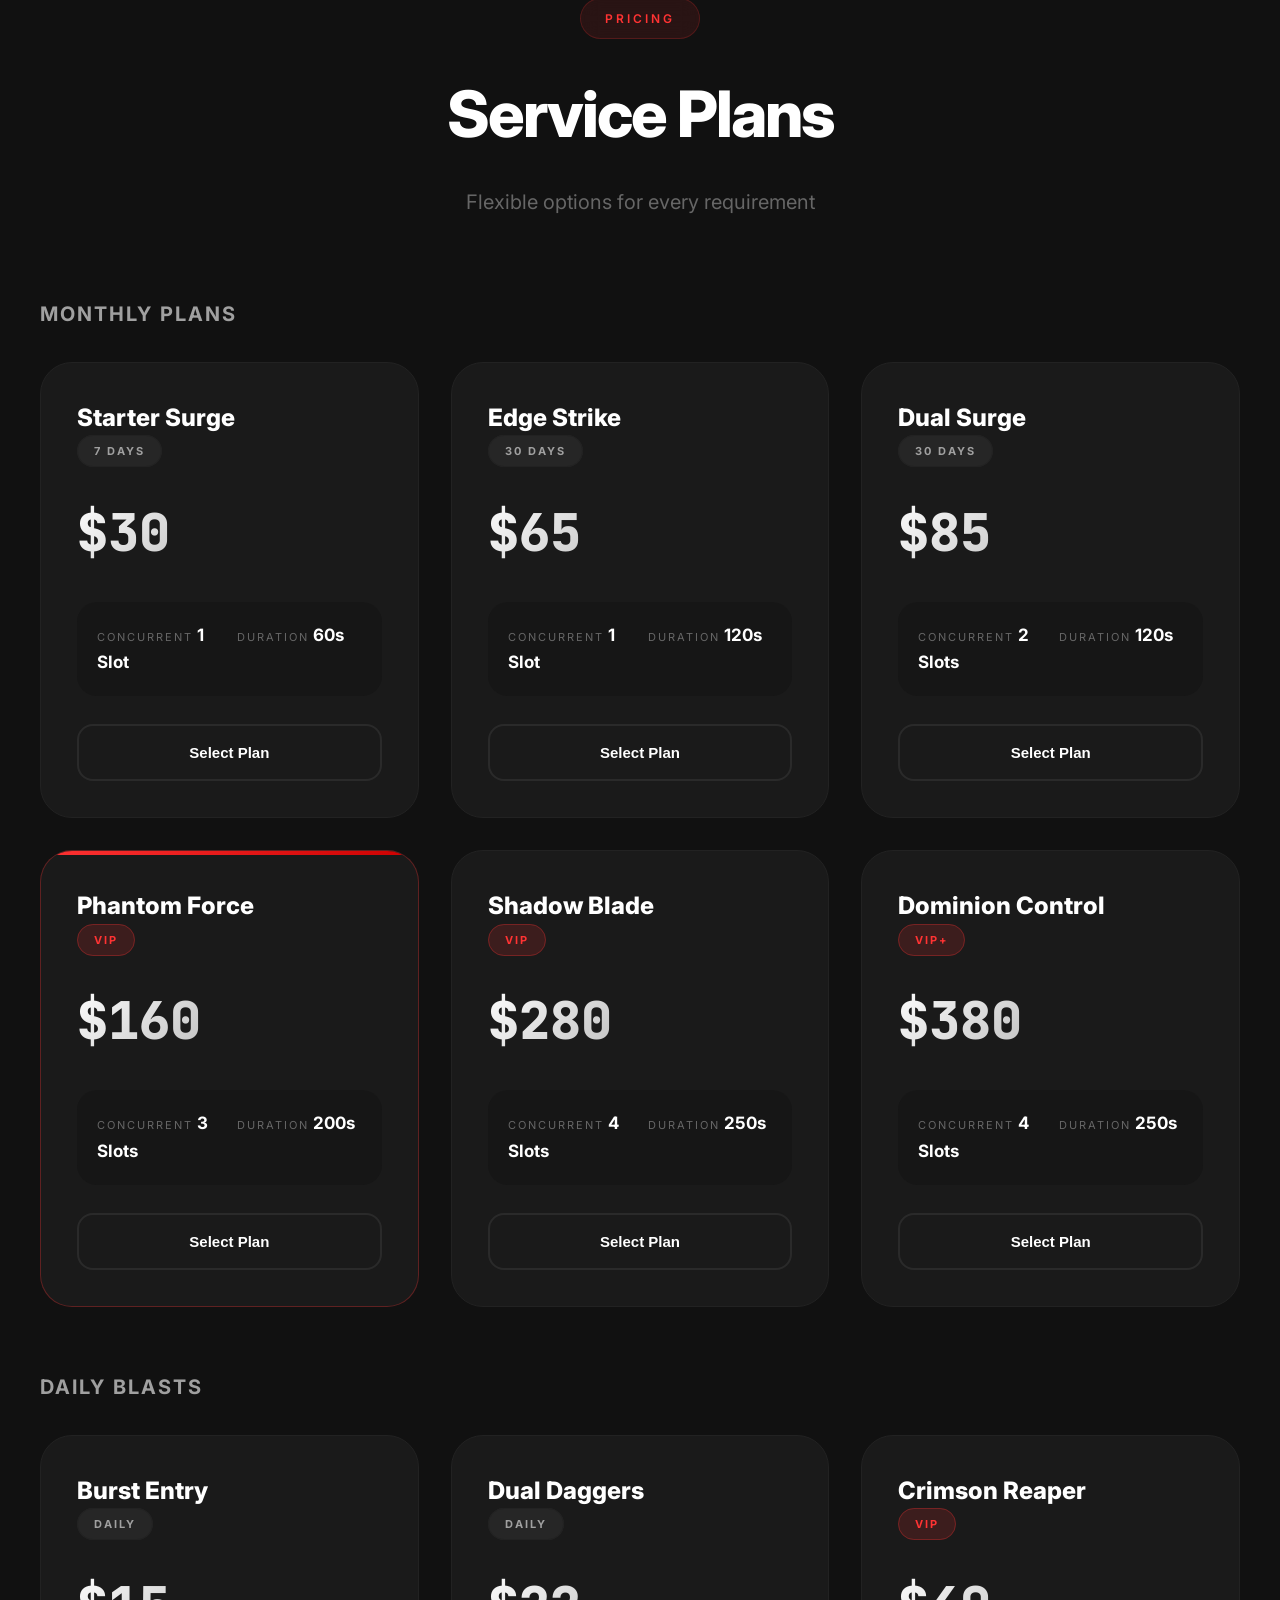
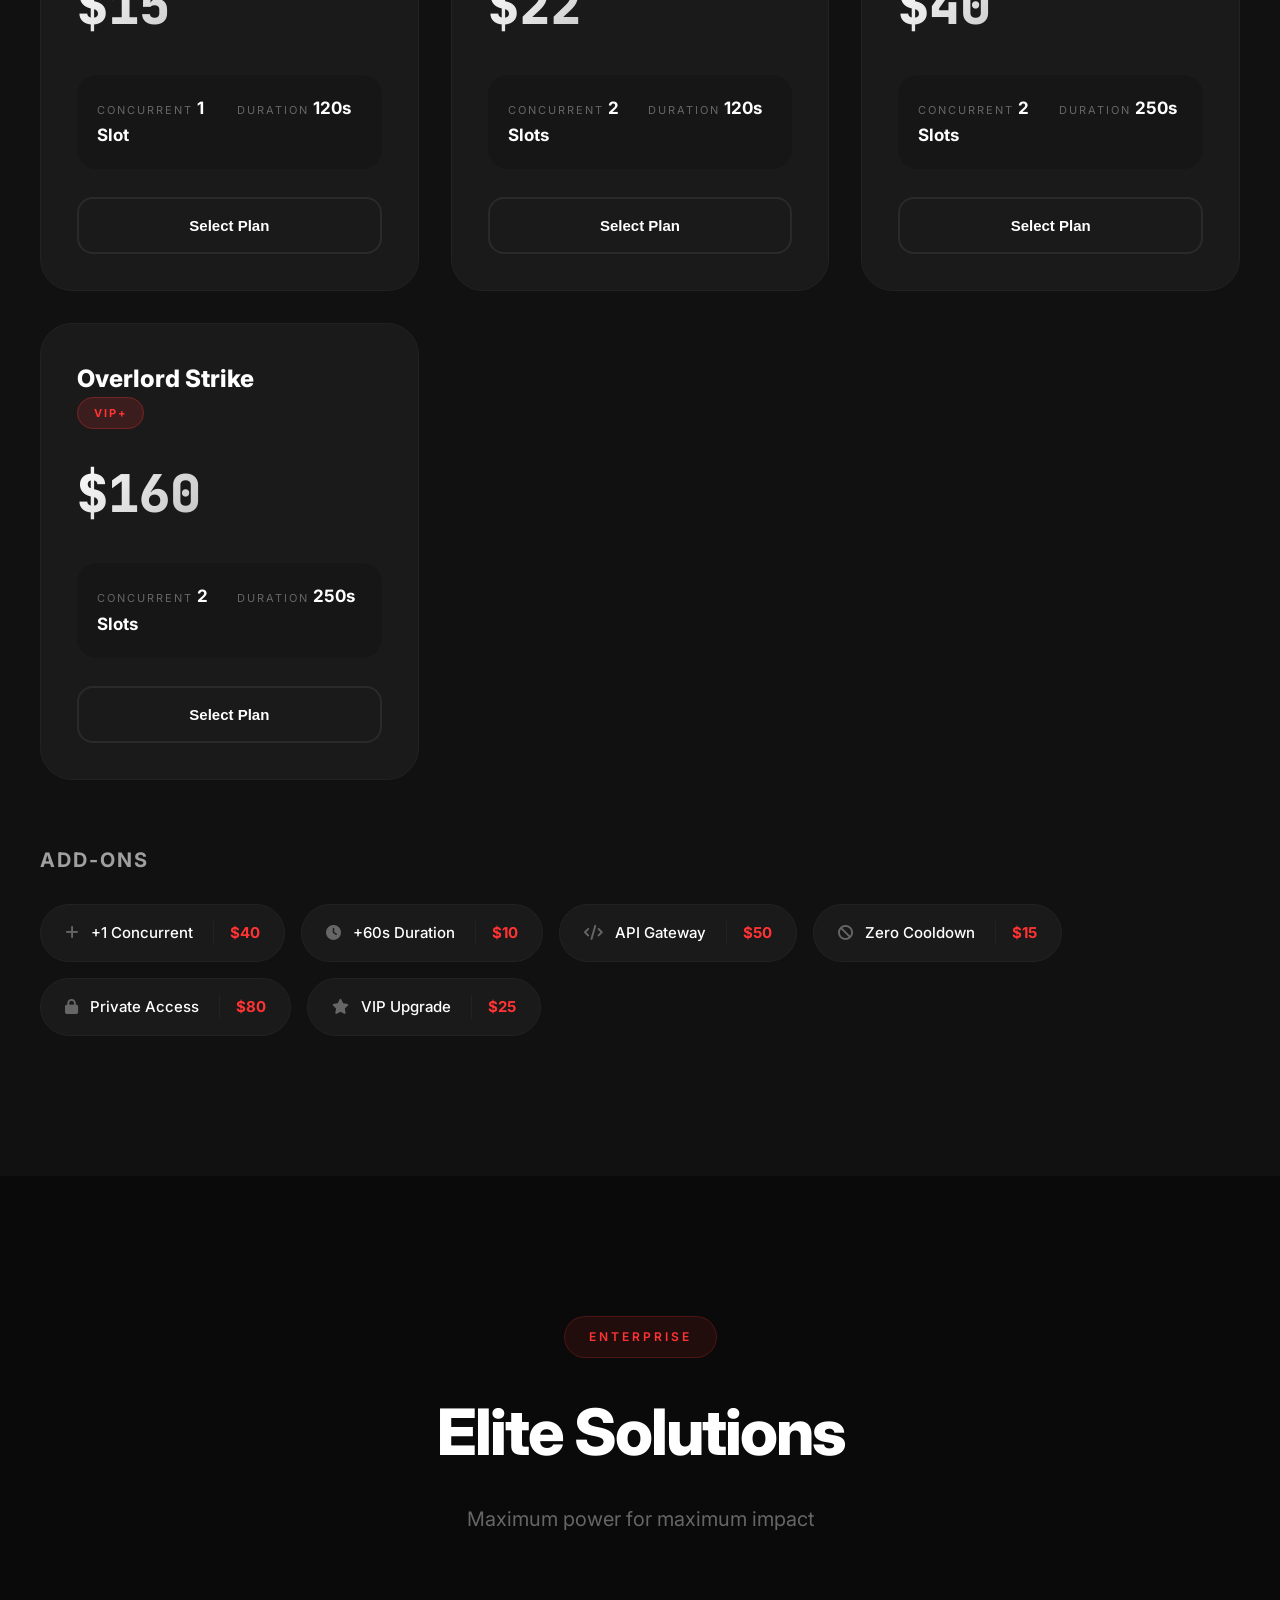
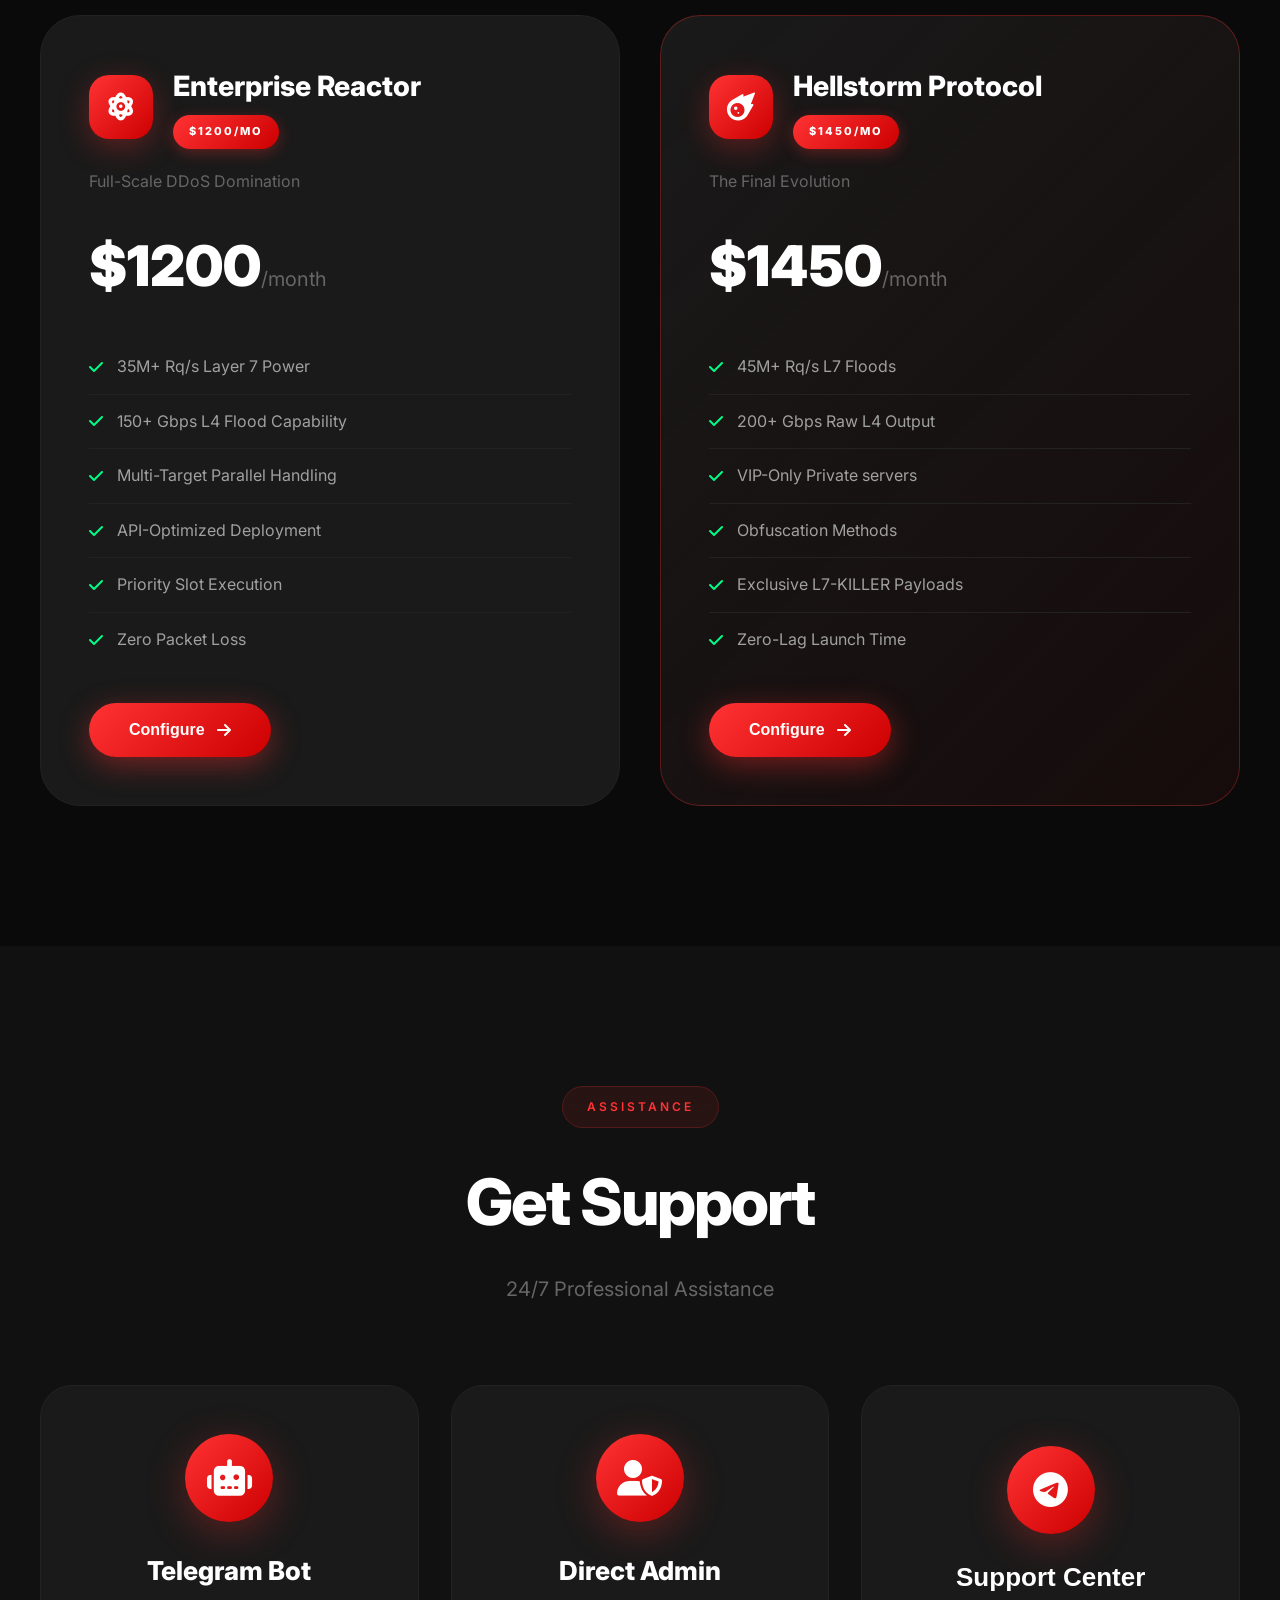
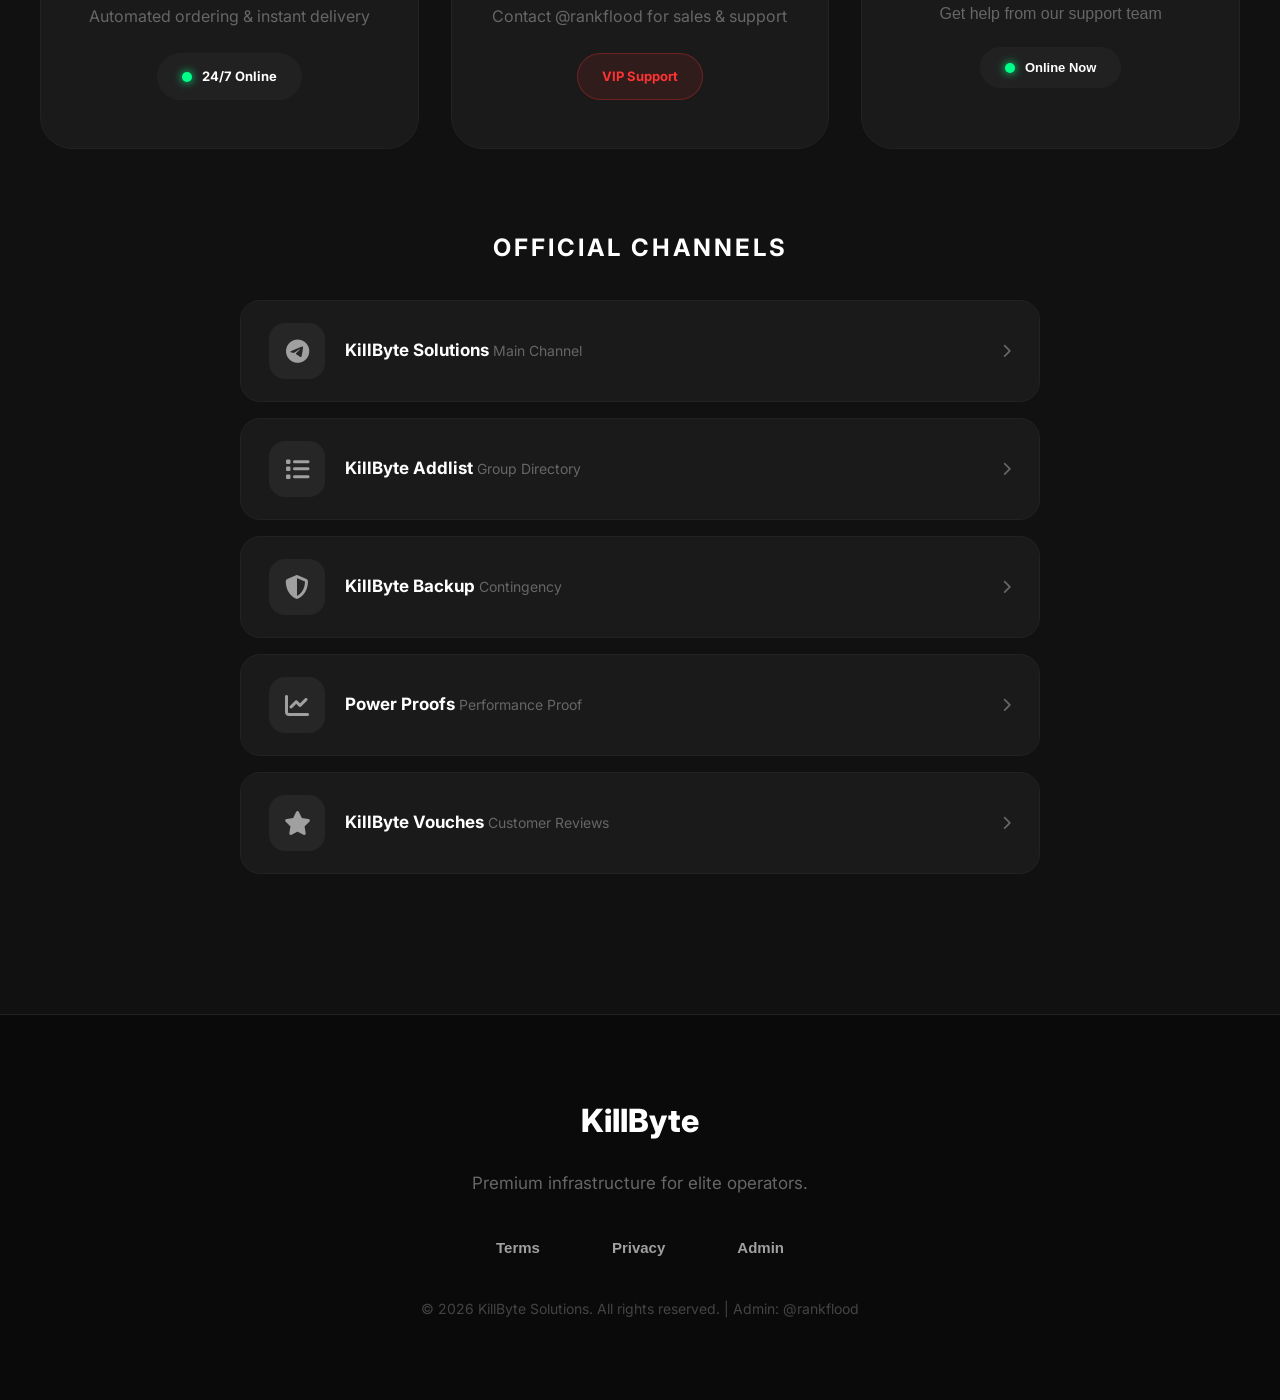
==== commit 9d8e4420: "Update index.html" ====
--- a/index.html
+++ b/index.html
@@ -26,6 +26,110 @@
 <link rel="stylesheet" href="css/main.css">
 <link rel="stylesheet" href="css/animations.css">
 <link rel="stylesheet" href="css/terminal.css">
+
+    <style>
+    /* PC - Boro (1024px and above) */
+    @media screen and (min-width: 1024px) {
+        .brand-icon img { height: 85px !important; }
+        .brand-name { font-size: 35px !important; }
+        .brand-tag { font-size: 15px !important; }
+        
+        /* Navbar center fix for PC */
+        .nav-container {
+            display: flex !important;
+            align-items: center !important;
+            justify-content: space-between !important;
+            max-width: 1400px !important;
+            margin: 0 auto !important;
+            width: 100% !important;
+        }
+        
+        .nav-links {
+            display: flex !important;
+            align-items: center !important;
+            justify-content: center !important;
+            flex: 1 !important;
+            margin: 0 30px !important;
+        }
+        
+        .brand {
+            flex-shrink: 0 !important;
+        }
+        
+        .nav-actions {
+            flex-shrink: 0 !important;
+        }
+    }
+    
+    /* Laptop - Medium Boro (769px to 1023px) */
+    @media screen and (min-width: 769px) and (max-width: 1023px) {
+        .brand-icon img { height: 65px !important; }
+        .brand-name { font-size: 26px !important; }
+        
+        /* Navbar center fix for Laptop */
+        .nav-container {
+            display: flex !important;
+            align-items: center !important;
+            justify-content: space-between !important;
+            max-width: 1200px !important;
+            margin: 0 auto !important;
+            width: 100% !important;
+        }
+        
+        .nav-links {
+            display: flex !important;
+            align-items: center !important;
+            justify-content: center !important;
+            flex: 1 !important;
+            margin: 0 20px !important;
+        }
+        
+        .nav-links .nav-link {
+            padding: 12px 18px !important;
+            font-size: 14px !important;
+        }
+    }
+    
+    /* Mobile - Really Boro */
+    @media screen and (max-width: 768px) {
+        .nav-container { 
+            gap: 8px;
+            display: flex !important;
+            align-items: center !important;
+            justify-content: space-between !important;
+            width: 100% !important;
+        }
+        .brand { gap: 12px; max-width: 75%; }
+        .brand-icon img { height: 55px !important; }
+        .brand-name { font-size: 22px !important; max-width: 160px; }
+        .brand-tag { font-size: 11px !important; }
+        .nav-btn { padding: 12px 20px !important; font-size: 14px !important; }
+        
+        /* Hide nav links on mobile */
+        .nav-links {
+            display: none !important;
+        }
+    }
+    
+    @media screen and (max-width: 600px) {
+        .brand-icon img { height: 50px !important; }
+        .brand-name { font-size: 20px !important; max-width: 140px; }
+    }
+    
+    @media screen and (max-width: 480px) {
+        .brand-icon img { height: 45px !important; }
+        .brand-name { font-size: 18px !important; max-width: 125px; }
+        .brand-tag { font-size: 9px !important; }
+    }
+    
+    @media screen and (max-width: 380px) {
+        .brand-icon img { height: 42px !important; }
+        .brand-name { font-size: 17px !important; max-width: 115px; }
+        .brand-tag { display: none; }
+        .nav-btn span { display: none; }
+    }
+</style>
+    
 </head>
 <body>
 <!-- Preloader -->
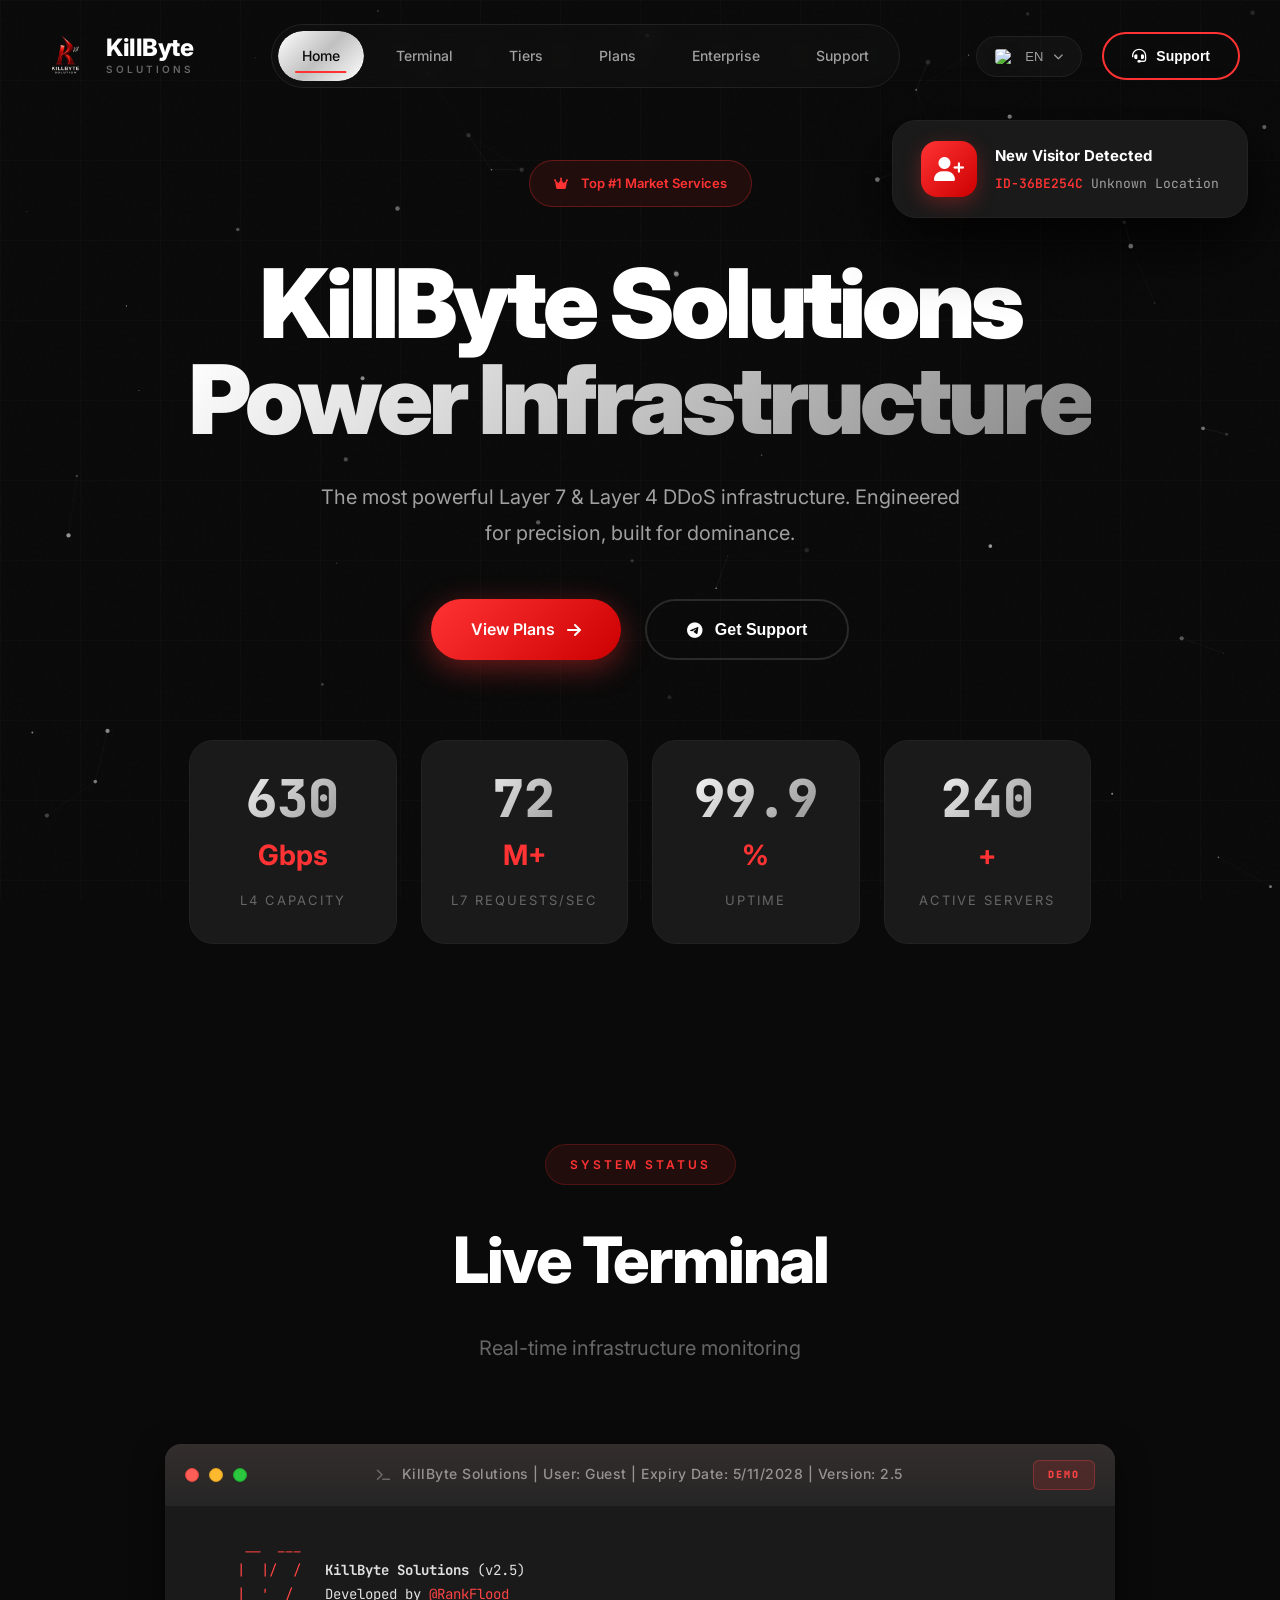
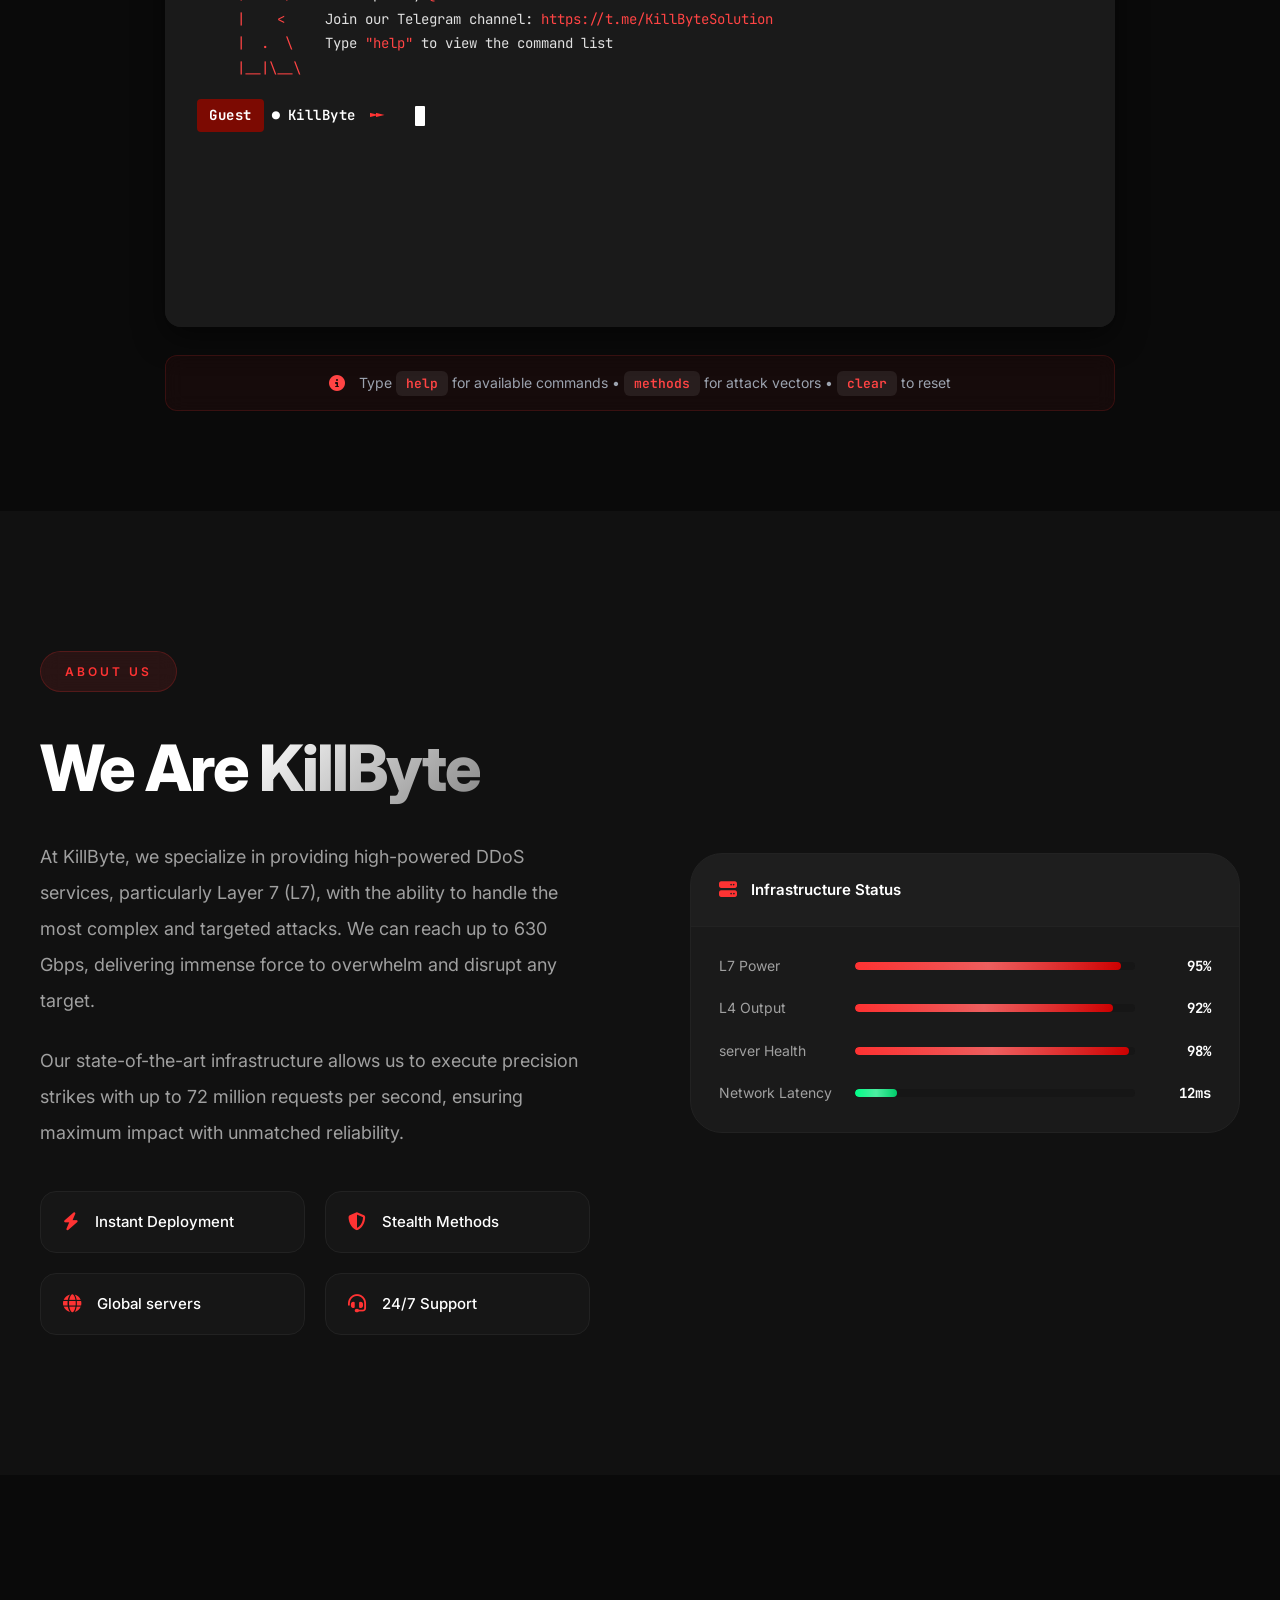
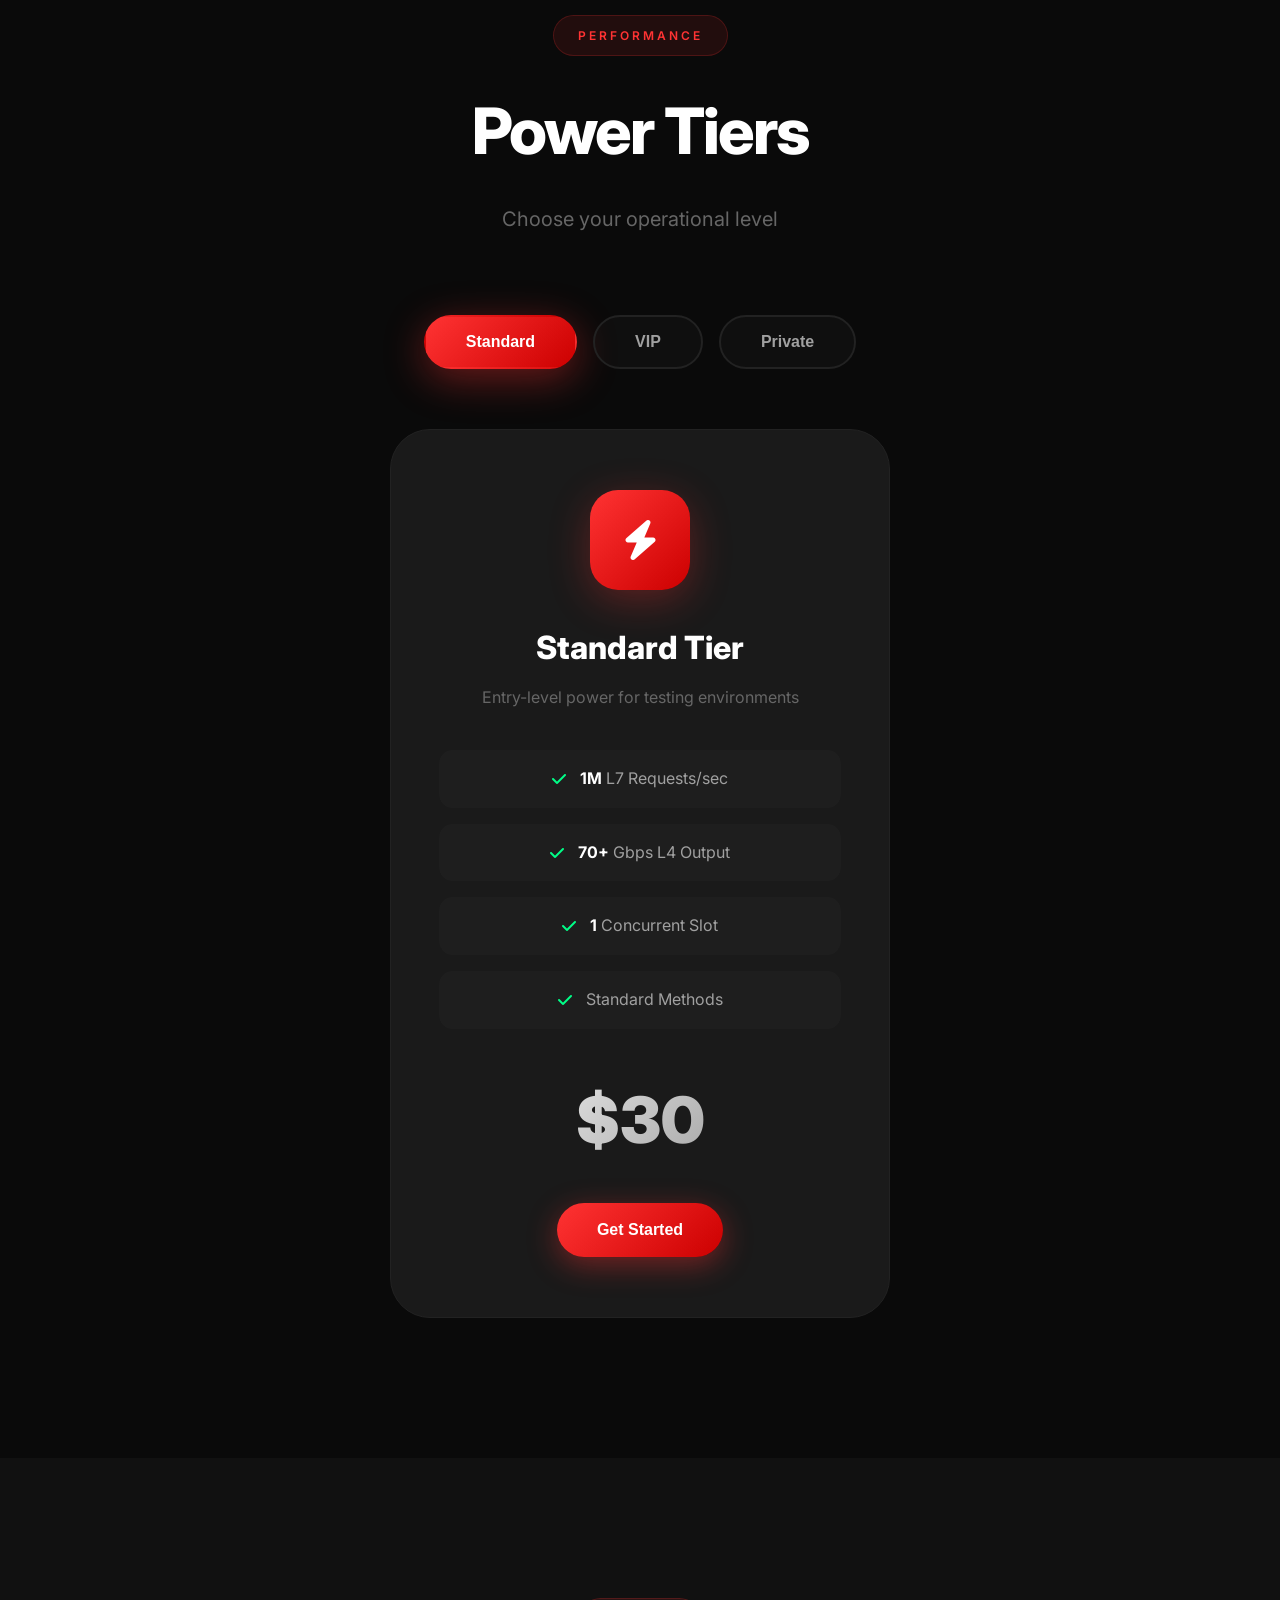
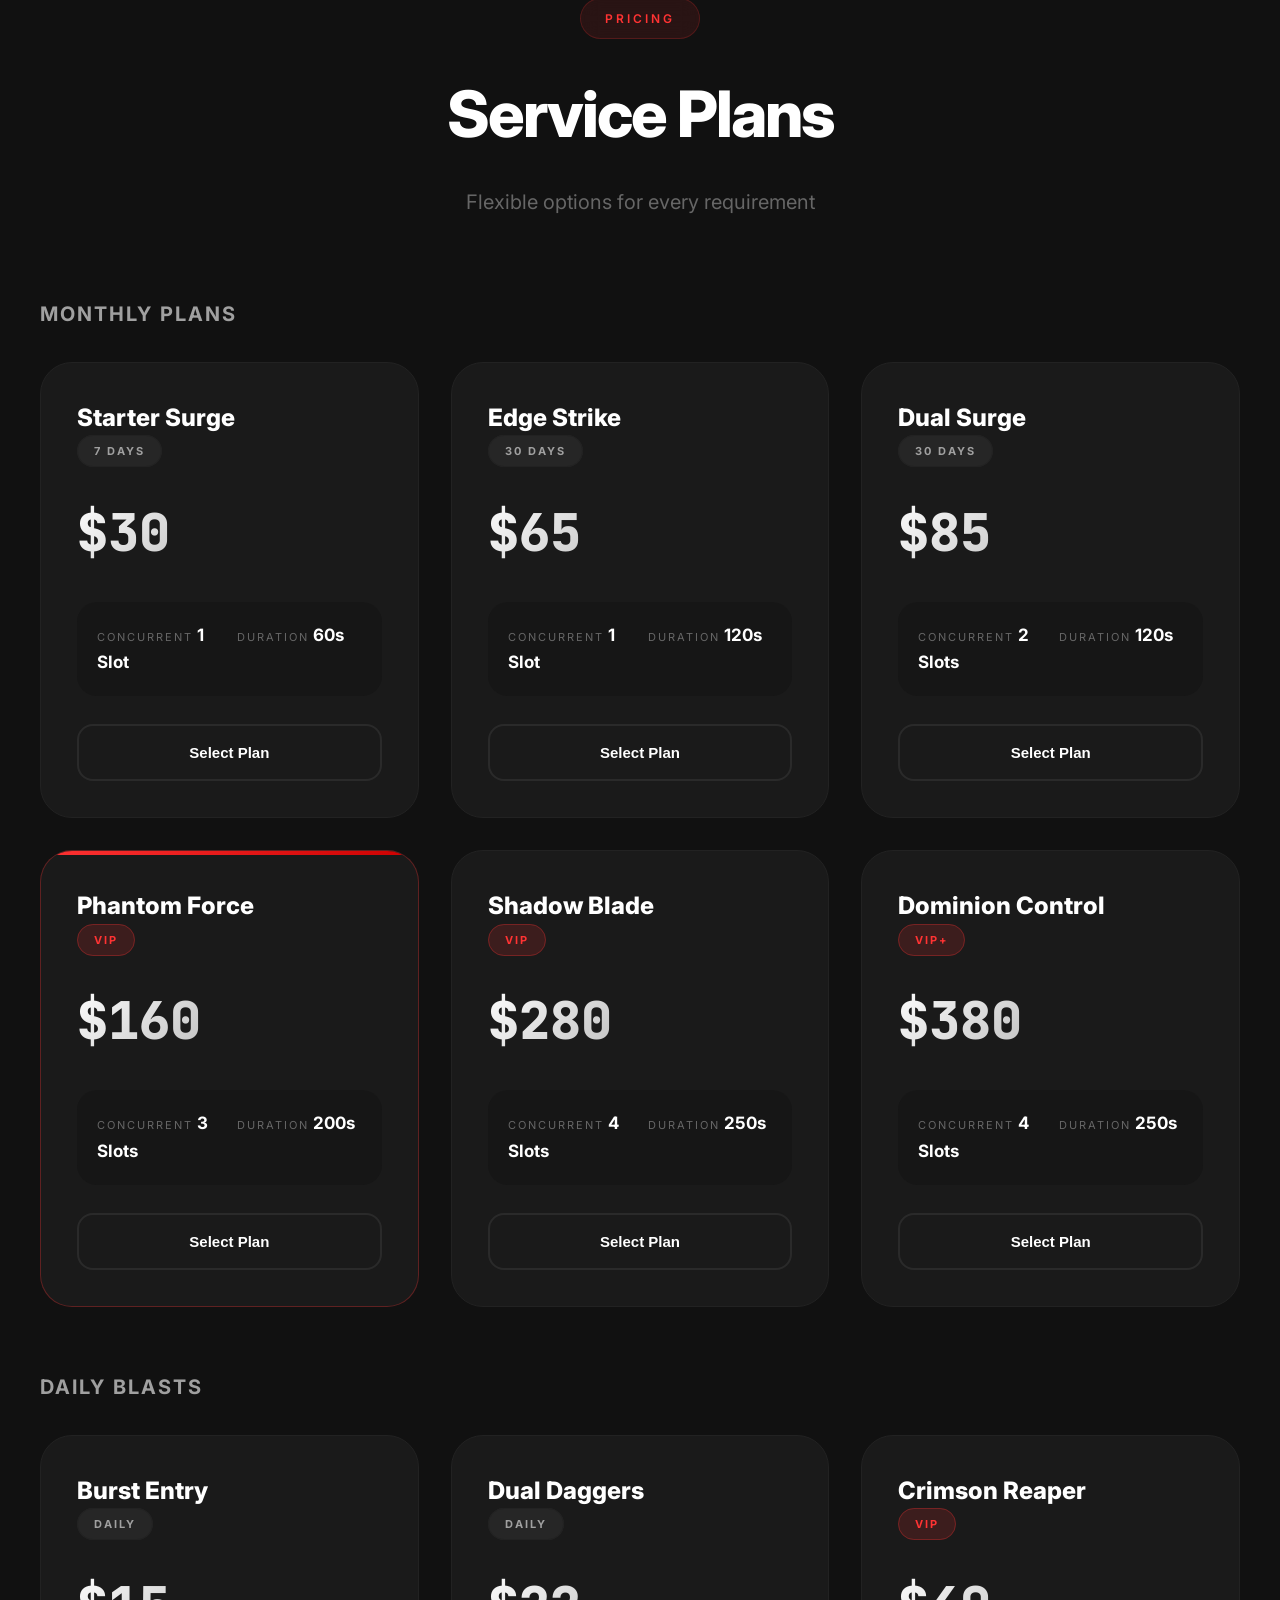
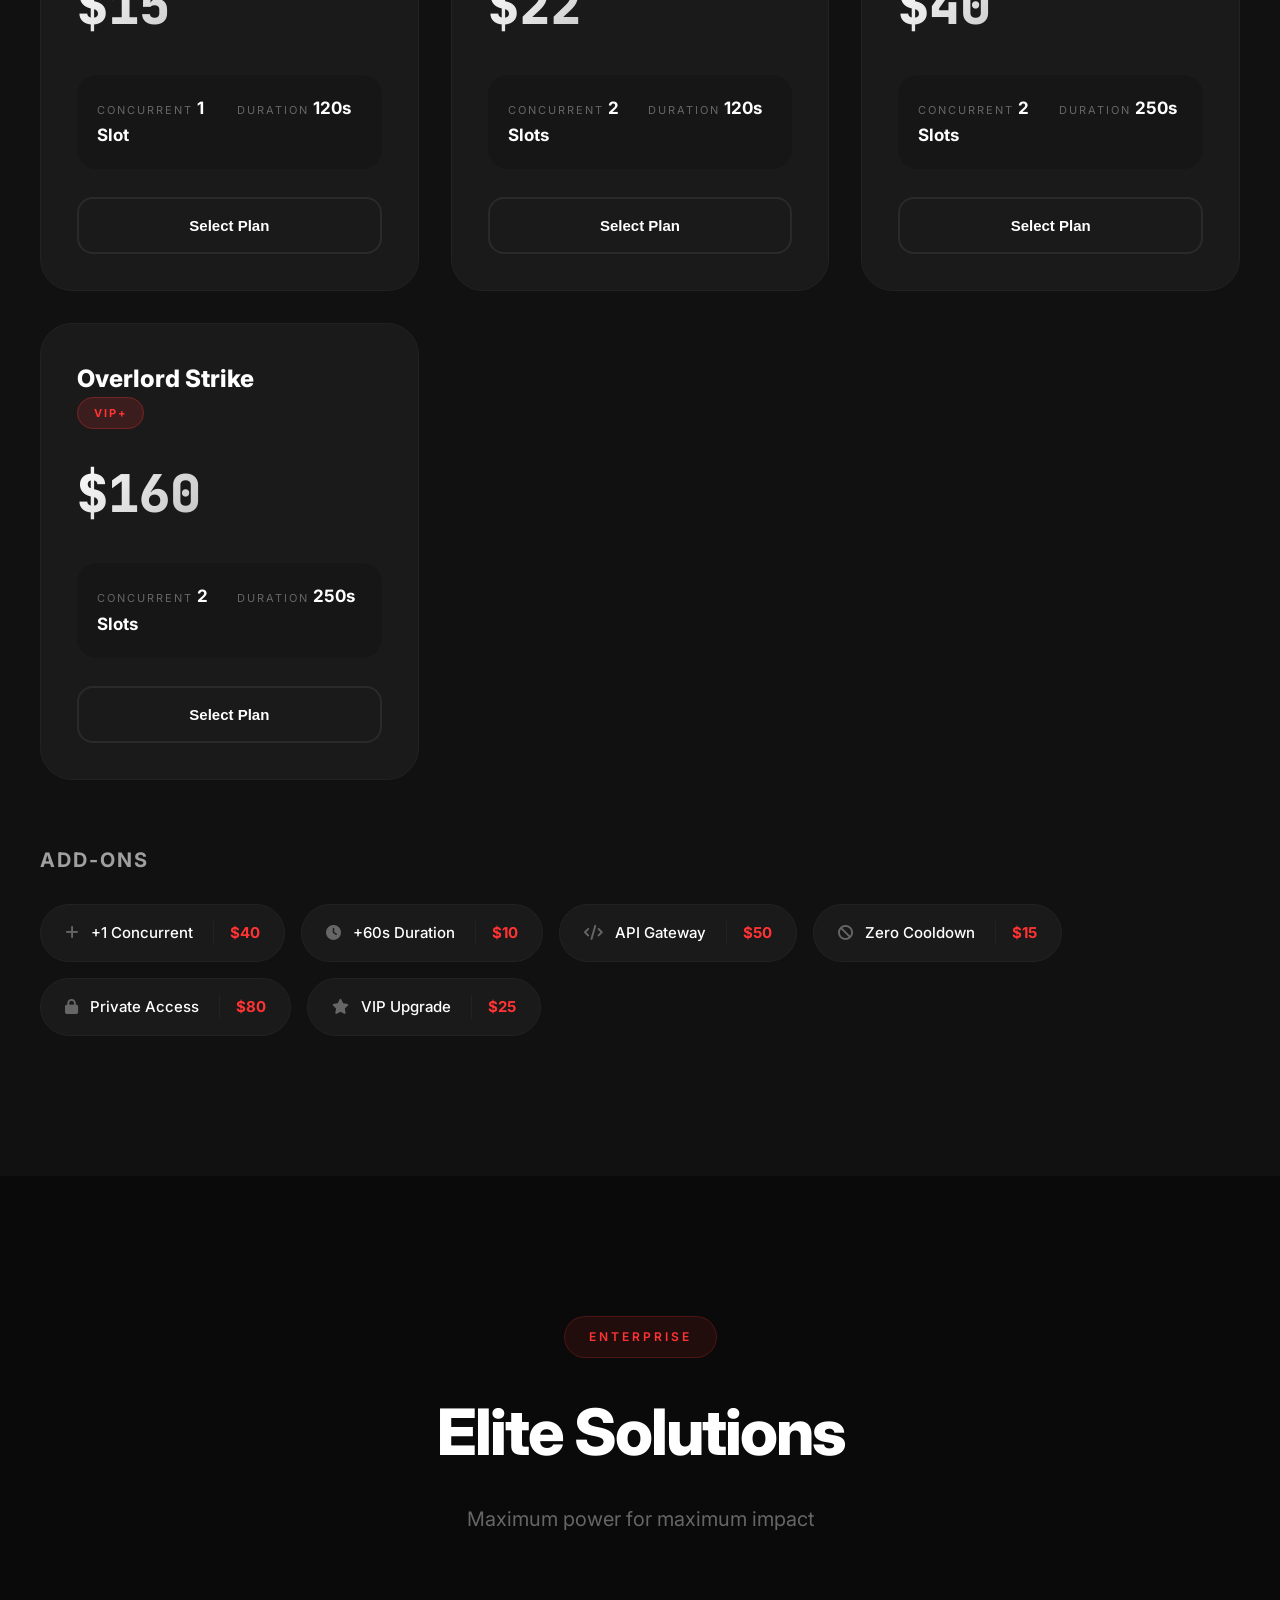
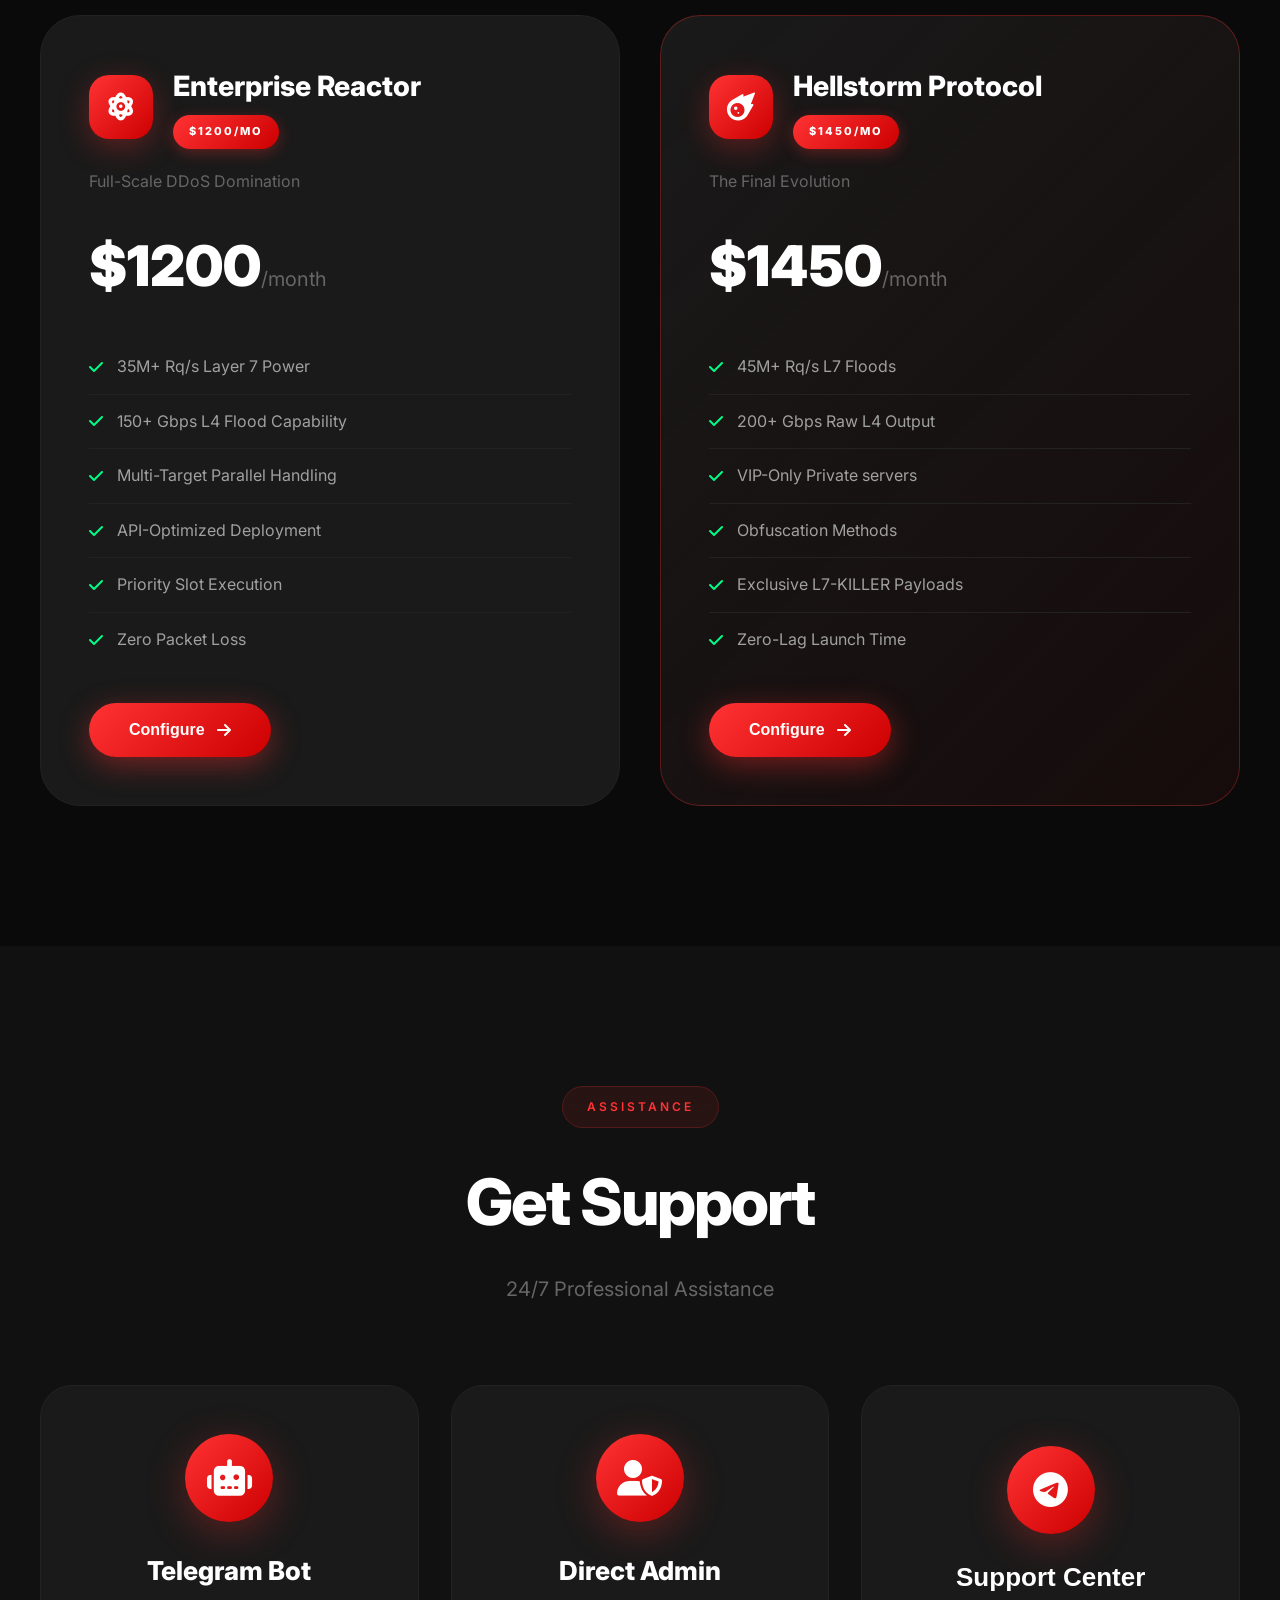
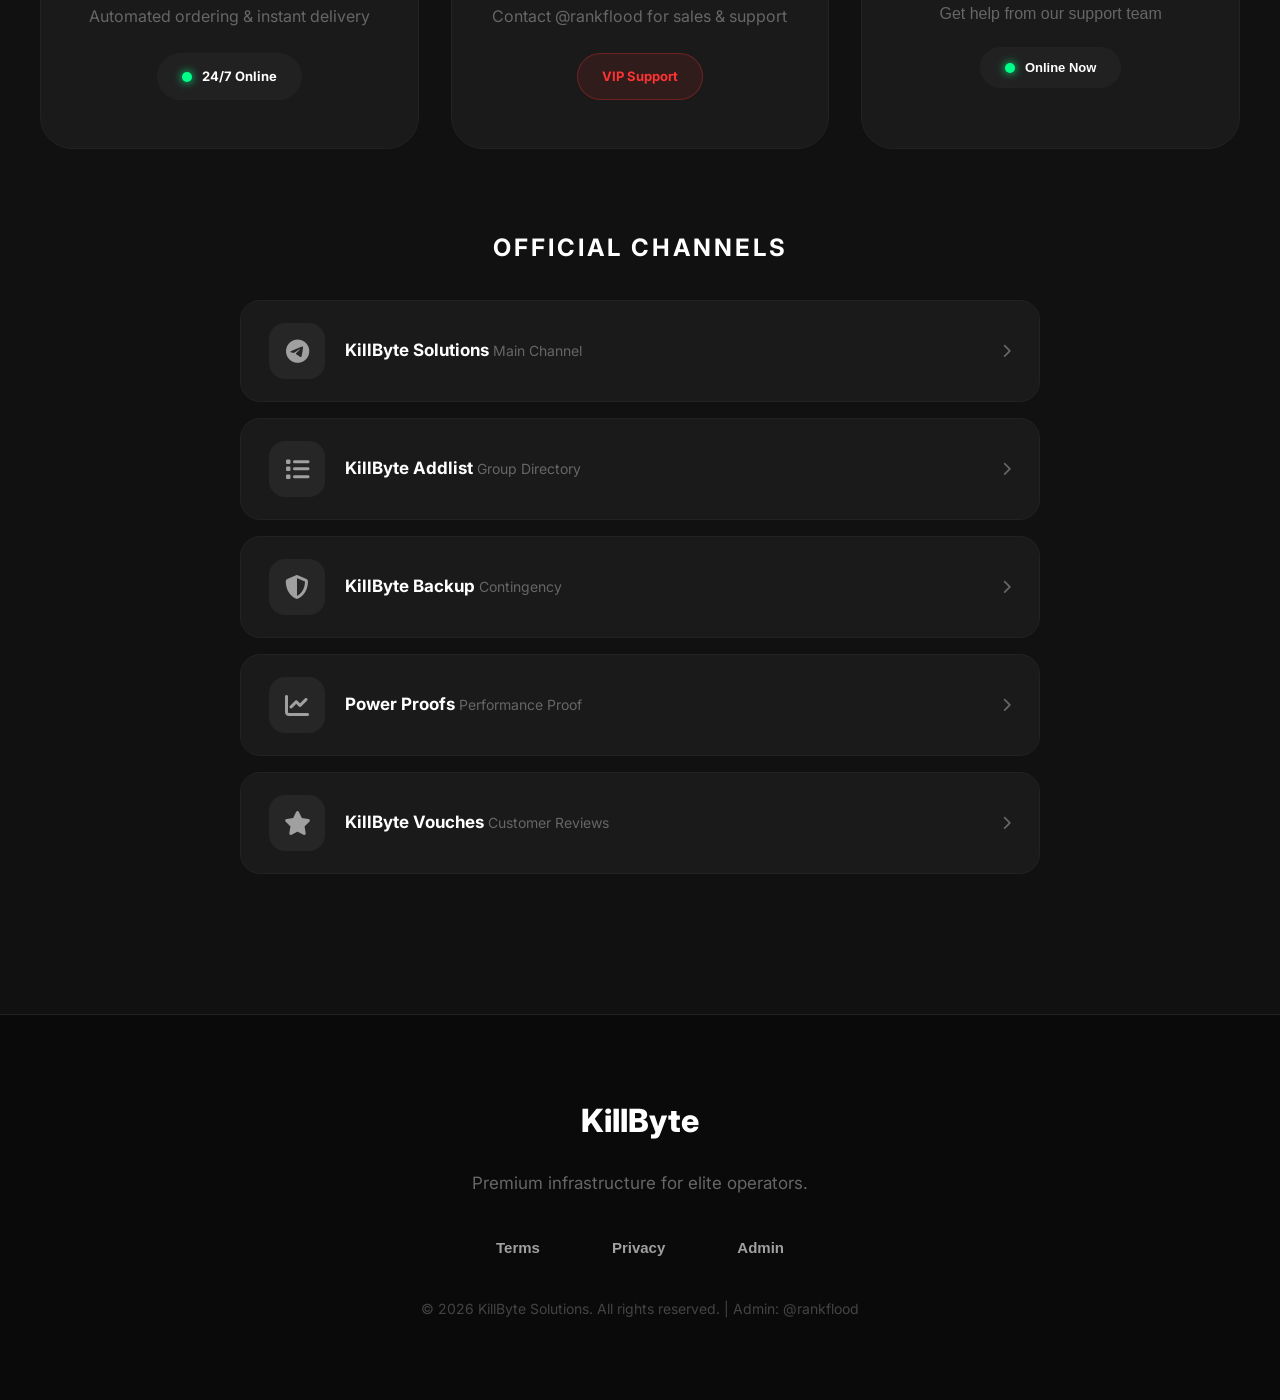
==== commit 6428a334: "Update index.html" ====
--- a/index.html
+++ b/index.html
@@ -25,111 +25,7 @@
 
 <link rel="stylesheet" href="css/main.css">
 <link rel="stylesheet" href="css/animations.css">
-<link rel="stylesheet" href="css/terminal.css">
-
-    <style>
-    /* PC - Boro (1024px and above) */
-    @media screen and (min-width: 1024px) {
-        .brand-icon img { height: 85px !important; }
-        .brand-name { font-size: 35px !important; }
-        .brand-tag { font-size: 15px !important; }
-        
-        /* Navbar center fix for PC */
-        .nav-container {
-            display: flex !important;
-            align-items: center !important;
-            justify-content: space-between !important;
-            max-width: 1400px !important;
-            margin: 0 auto !important;
-            width: 100% !important;
-        }
-        
-        .nav-links {
-            display: flex !important;
-            align-items: center !important;
-            justify-content: center !important;
-            flex: 1 !important;
-            margin: 0 30px !important;
-        }
-        
-        .brand {
-            flex-shrink: 0 !important;
-        }
-        
-        .nav-actions {
-            flex-shrink: 0 !important;
-        }
-    }
-    
-    /* Laptop - Medium Boro (769px to 1023px) */
-    @media screen and (min-width: 769px) and (max-width: 1023px) {
-        .brand-icon img { height: 65px !important; }
-        .brand-name { font-size: 26px !important; }
-        
-        /* Navbar center fix for Laptop */
-        .nav-container {
-            display: flex !important;
-            align-items: center !important;
-            justify-content: space-between !important;
-            max-width: 1200px !important;
-            margin: 0 auto !important;
-            width: 100% !important;
-        }
-        
-        .nav-links {
-            display: flex !important;
-            align-items: center !important;
-            justify-content: center !important;
-            flex: 1 !important;
-            margin: 0 20px !important;
-        }
-        
-        .nav-links .nav-link {
-            padding: 12px 18px !important;
-            font-size: 14px !important;
-        }
-    }
-    
-    /* Mobile - Really Boro */
-    @media screen and (max-width: 768px) {
-        .nav-container { 
-            gap: 8px;
-            display: flex !important;
-            align-items: center !important;
-            justify-content: space-between !important;
-            width: 100% !important;
-        }
-        .brand { gap: 12px; max-width: 75%; }
-        .brand-icon img { height: 55px !important; }
-        .brand-name { font-size: 22px !important; max-width: 160px; }
-        .brand-tag { font-size: 11px !important; }
-        .nav-btn { padding: 12px 20px !important; font-size: 14px !important; }
-        
-        /* Hide nav links on mobile */
-        .nav-links {
-            display: none !important;
-        }
-    }
-    
-    @media screen and (max-width: 600px) {
-        .brand-icon img { height: 50px !important; }
-        .brand-name { font-size: 20px !important; max-width: 140px; }
-    }
-    
-    @media screen and (max-width: 480px) {
-        .brand-icon img { height: 45px !important; }
-        .brand-name { font-size: 18px !important; max-width: 125px; }
-        .brand-tag { font-size: 9px !important; }
-    }
-    
-    @media screen and (max-width: 380px) {
-        .brand-icon img { height: 42px !important; }
-        .brand-name { font-size: 17px !important; max-width: 115px; }
-        .brand-tag { display: none; }
-        .nav-btn span { display: none; }
-    }
-</style>
-    
+<link rel="stylesheet" href="css/terminal.css">    
 </head>
 <body>
 <!-- Preloader -->
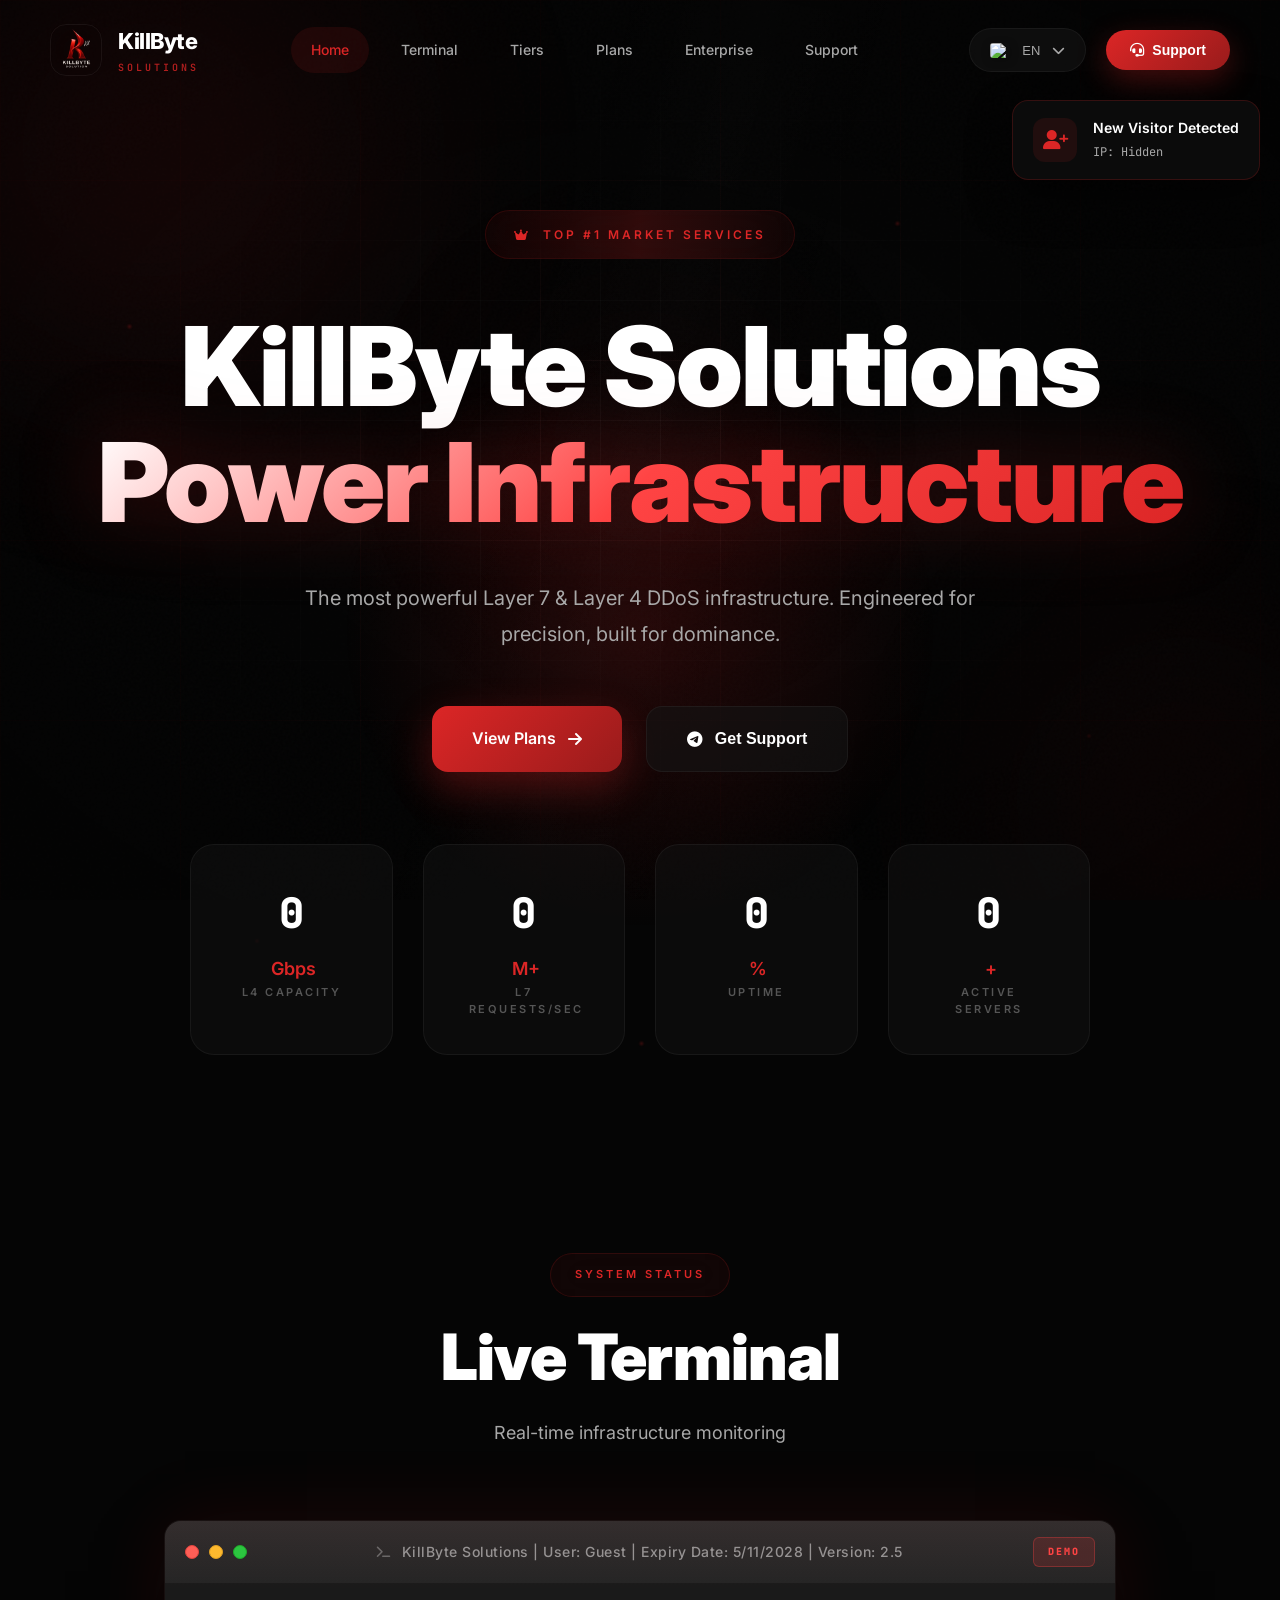
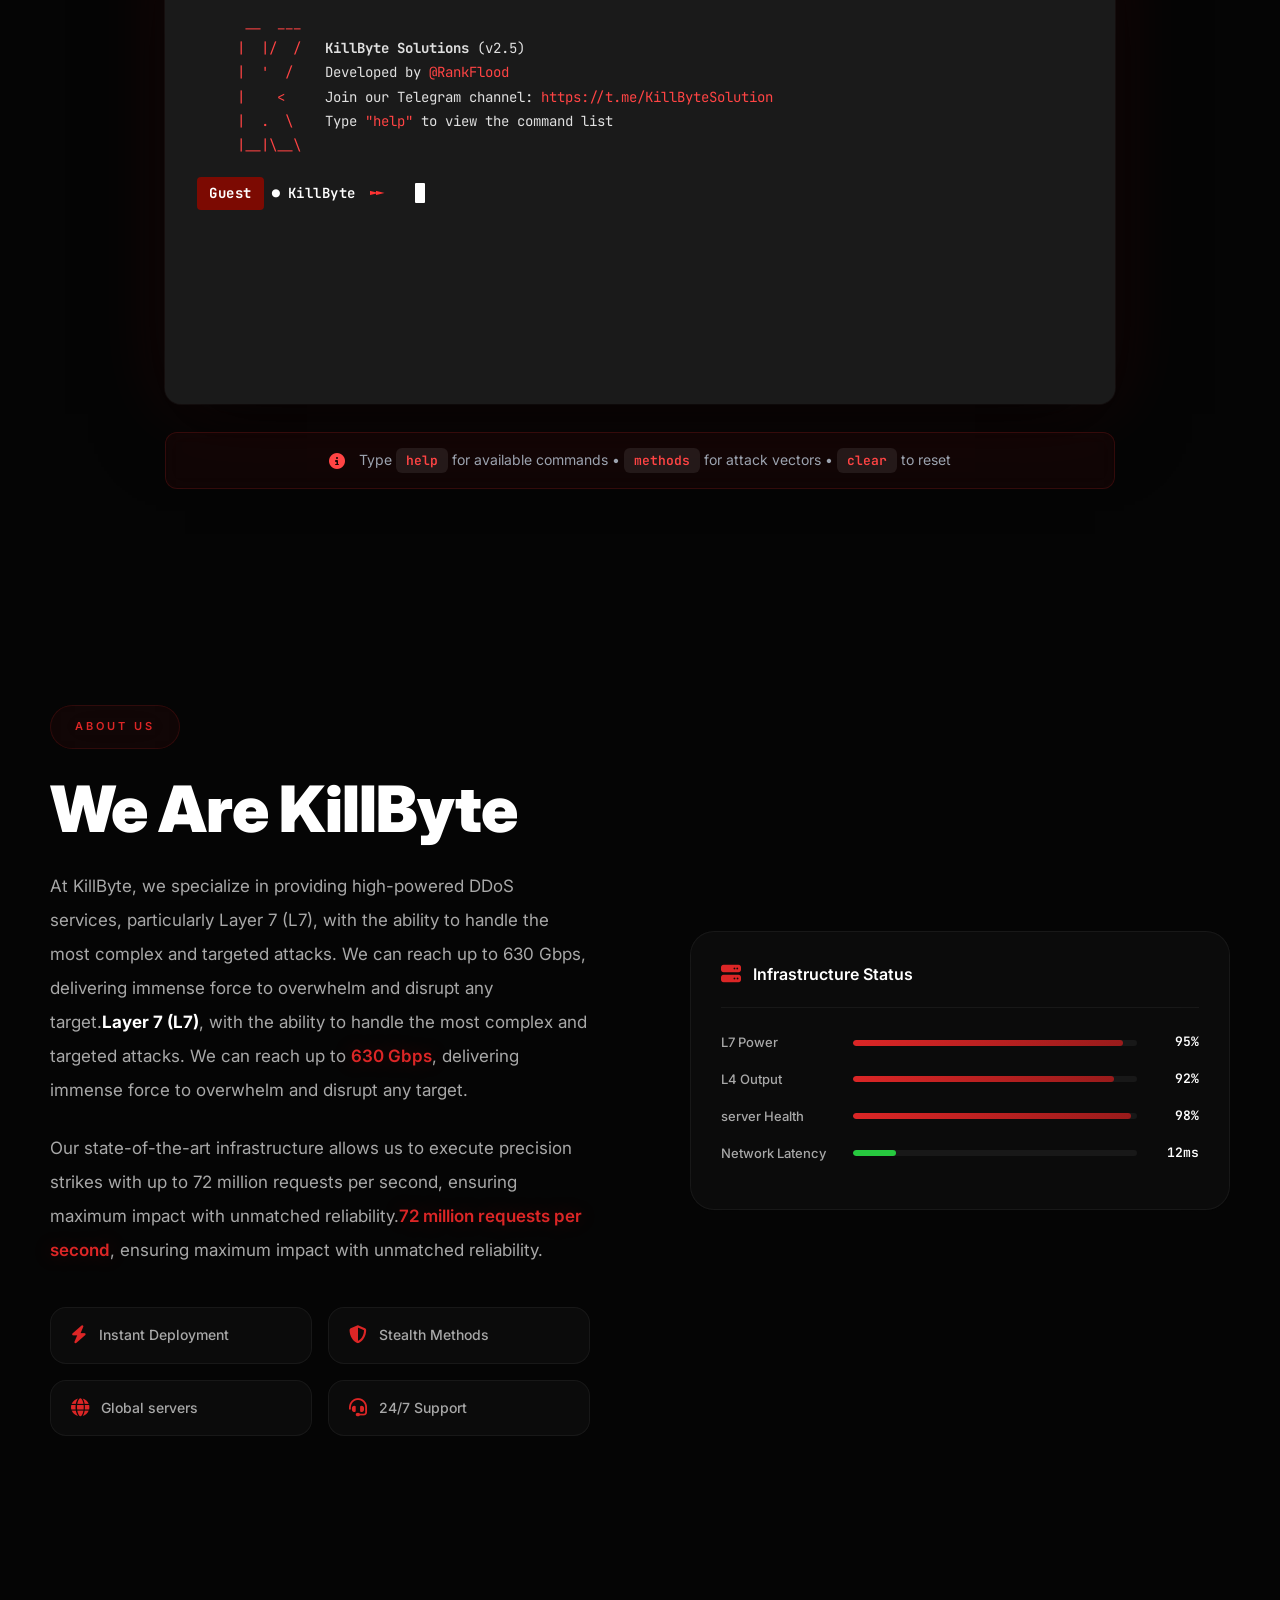
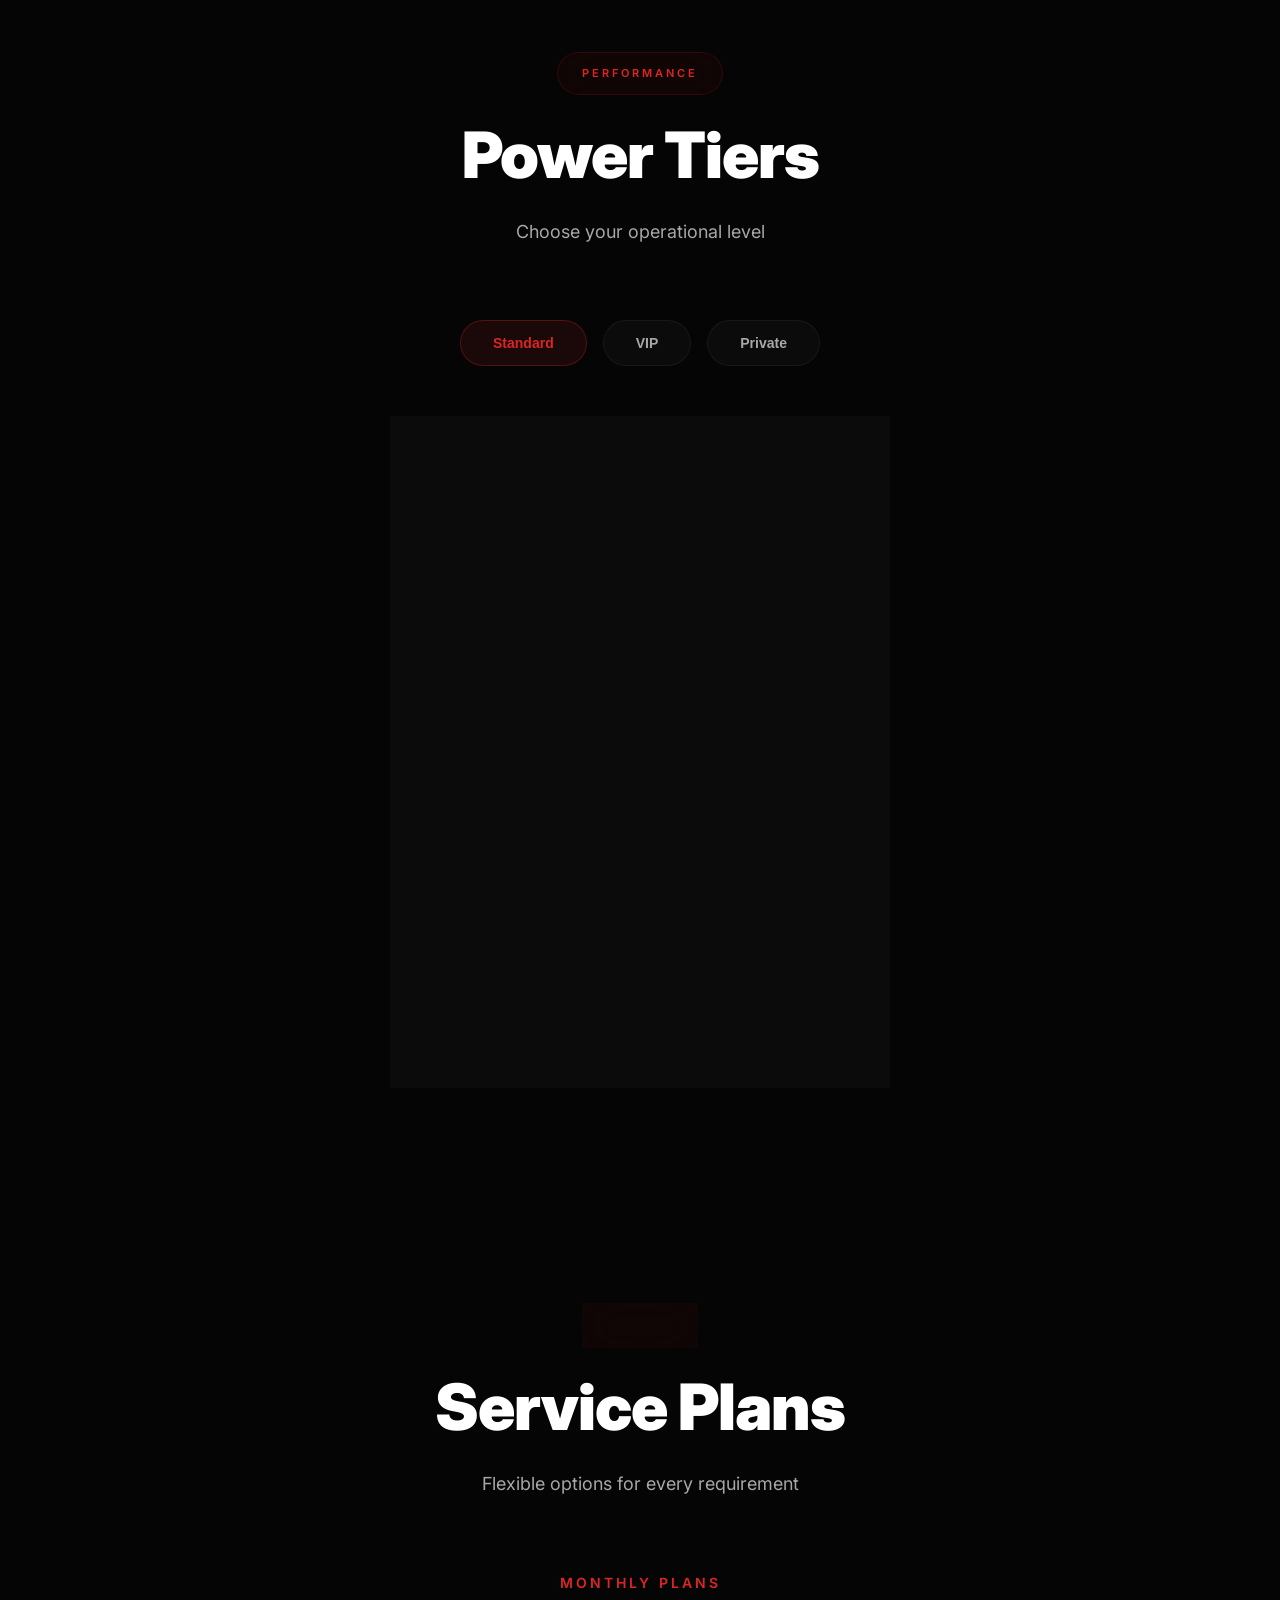
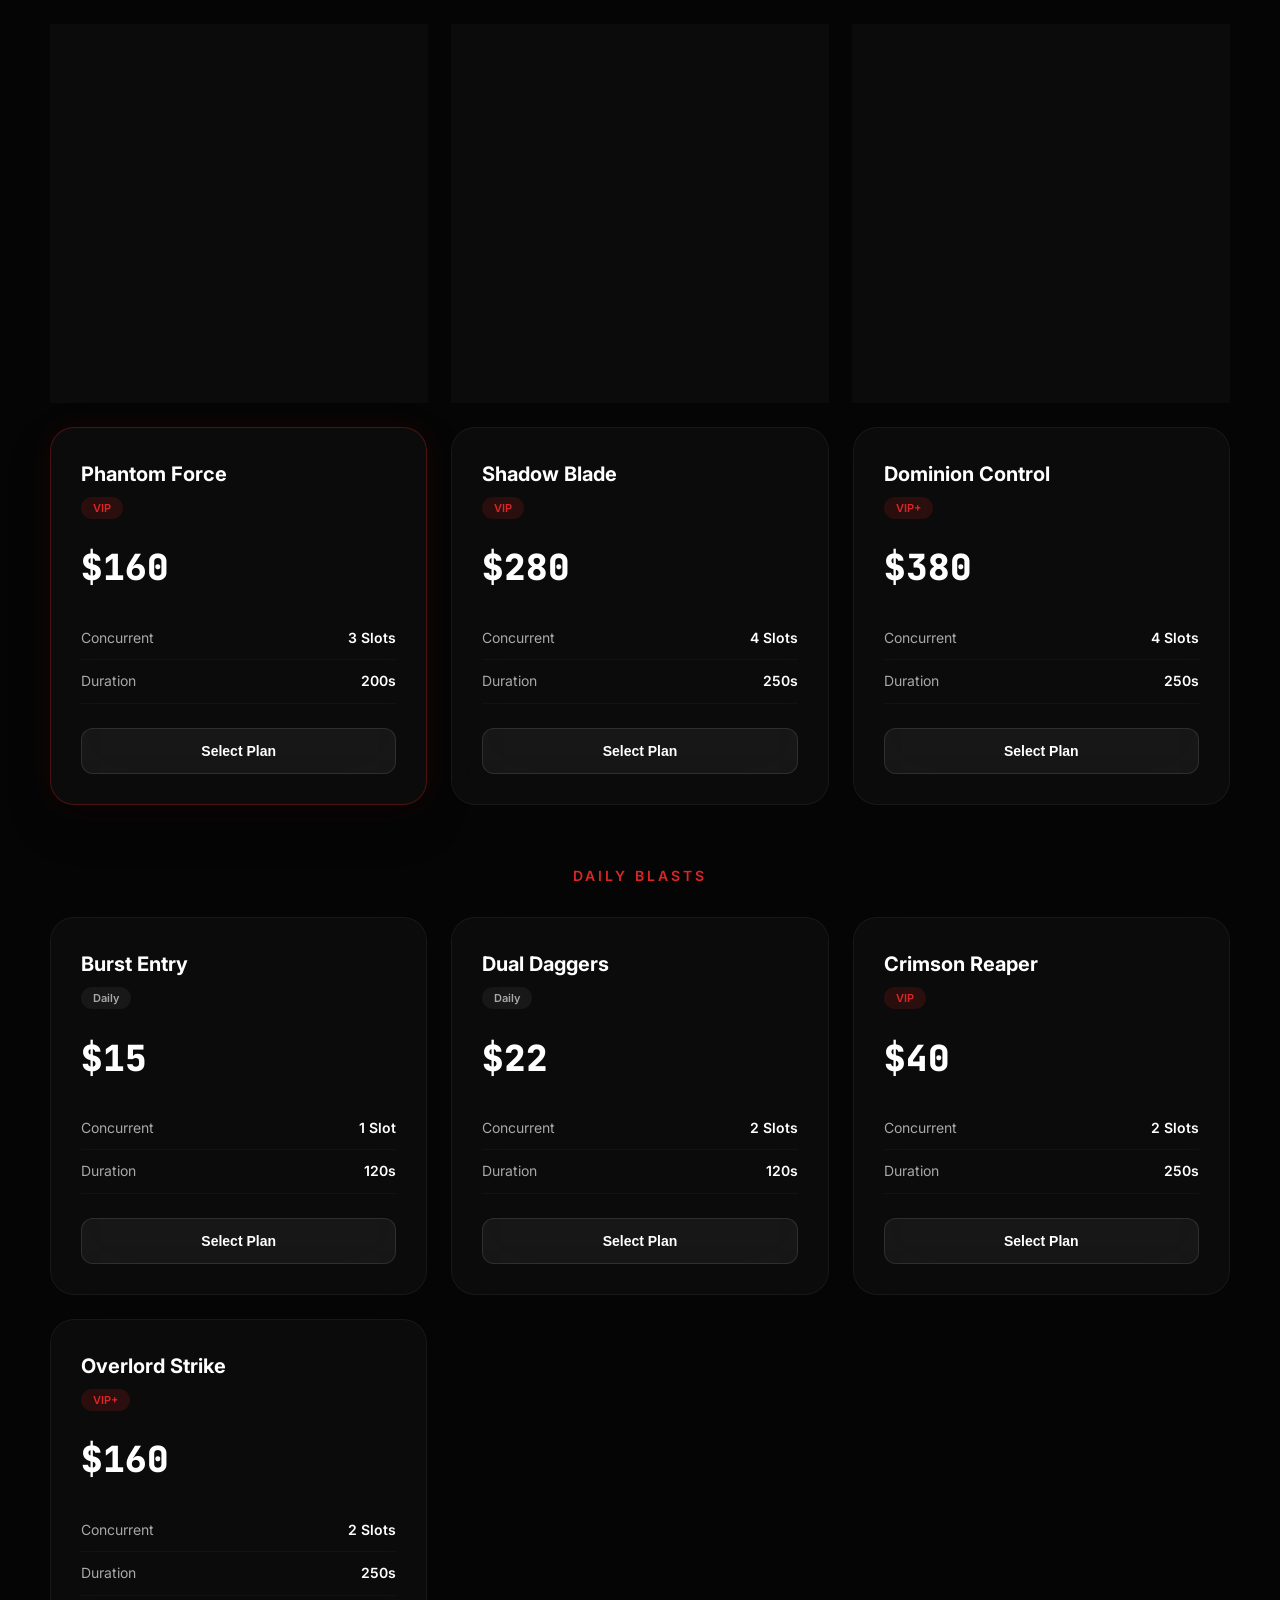
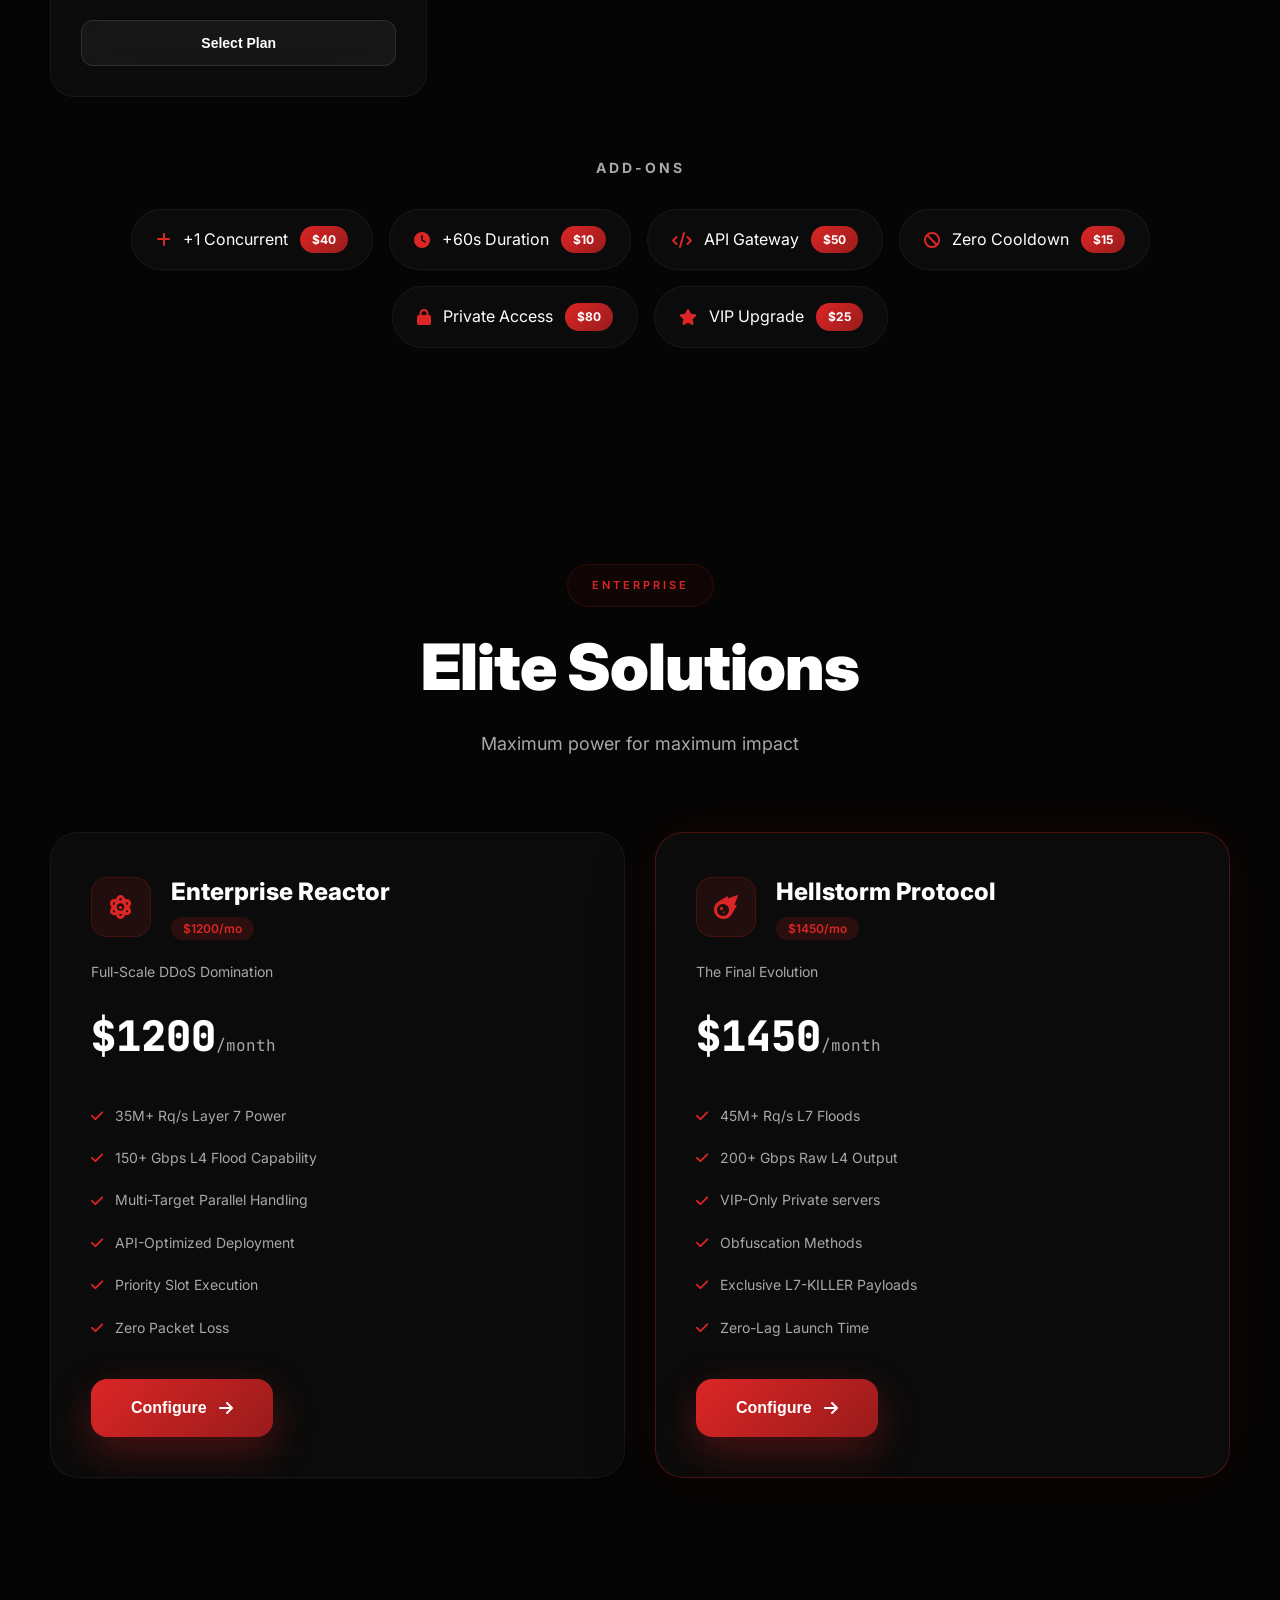
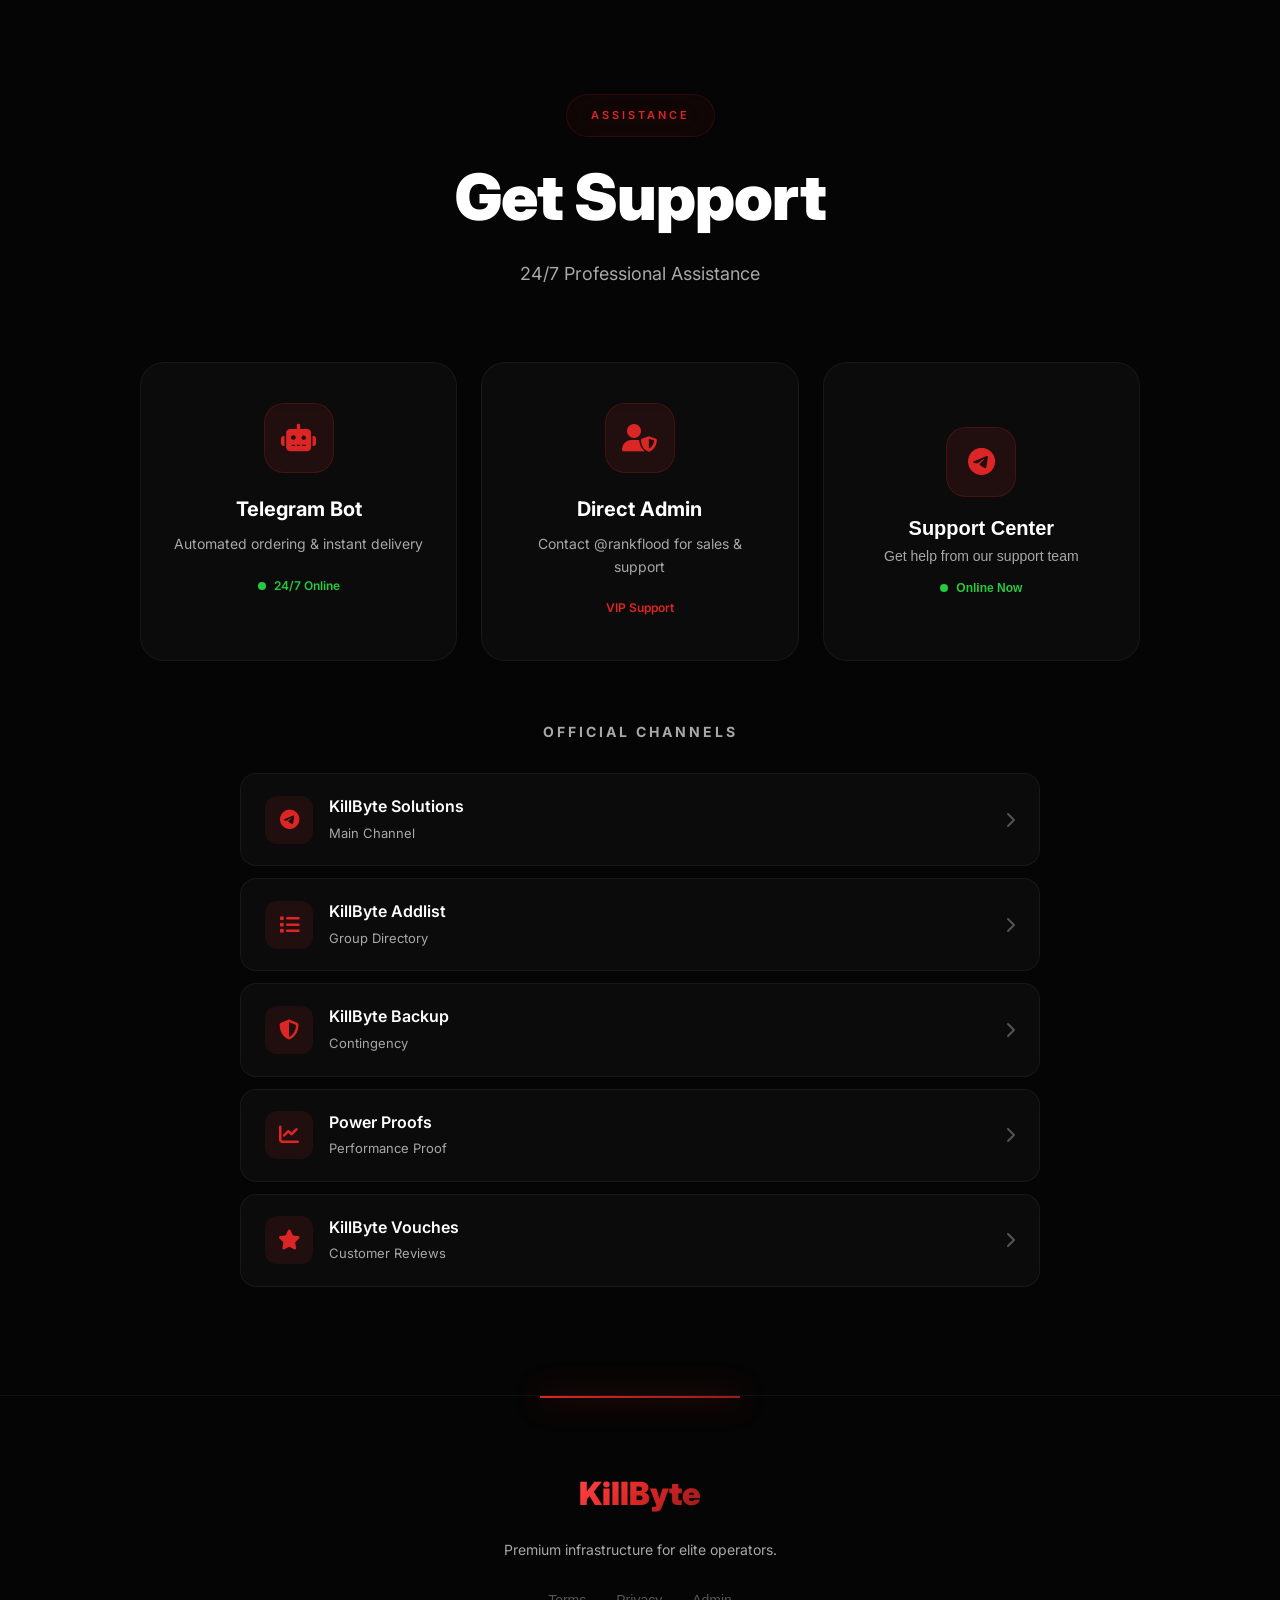
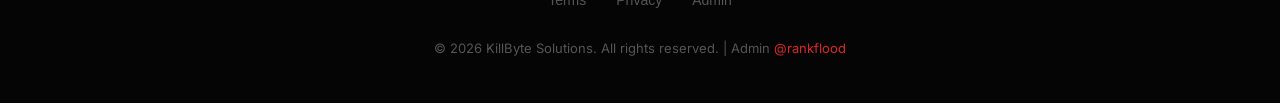
==== commit cf567195: "Update index.html" ====
--- a/index.html
+++ b/index.html
@@ -1,68 +1,1619 @@
-<!DOCTYPE html>
-<html lang="en">
 <!DOCTYPE html>
 <html lang="en">
 <head>
-<meta charset="UTF-8">
-<meta name="viewport" content="width=device-width, initial-scale=1.0">
-
-<title>KillByte · Premium L7 & L4 Infrastructure</title>
-<meta name="description" content="KillByte - The most powerful Layer 7 & Layer 4 infrastructure. Engineered for precision, built for dominance.">
-
-<!-- Favicon -->
-<link rel="icon" type="image/svg+xml" href="logo.svg">
-<link rel="icon" type="image/png" sizes="32x32" href="logo.png">
-<link rel="apple-touch-icon" href="logo.png">
-
-<meta name="theme-color" content="#0a0a0a">
-
-<link rel="preconnect" href="https://fonts.googleapis.com">
-<link rel="preconnect" href="https://fonts.gstatic.com" crossorigin>
-
-<link href="https://fonts.googleapis.com/css2?family=Inter:wght@300;400;500;600;700;800;900&family=JetBrains+Mono:wght@400;500;600;700&display=swap" rel="stylesheet">
-
-<link rel="stylesheet" href="https://cdnjs.cloudflare.com/ajax/libs/font-awesome/6.5.1/css/all.min.css">
-
-<link rel="stylesheet" href="css/main.css">
-<link rel="stylesheet" href="css/animations.css">
-<link rel="stylesheet" href="css/terminal.css">    
+    <meta charset="UTF-8">
+    <meta name="viewport" content="width=device-width, initial-scale=1.0, maximum-scale=5.0, user-scalable=yes">
+    <title>KillByte · Premium L7 & L4 Infrastructure</title>
+    <meta name="description" content="KillByte - The most powerful Layer 7 & Layer 4 infrastructure. Engineered for precision, built for dominance.">
+    <meta name="theme-color" content="#050505">
+    
+    <link rel="icon" type="image/svg+xml" href="data:image/svg+xml,%3Csvg xmlns='http://www.w3.org/2000/svg' viewBox='0 0 24 24' fill='%23dc2626'%3E%3Cpath d='M12 2L2 7l10 5 10-5-10-5zM2 17l10 5 10-5M2 12l10 5 10-5'/%3E%3C/svg%3E">
+    
+    <link rel="preconnect" href="https://fonts.googleapis.com">
+    <link rel="preconnect" href="https://fonts.gstatic.com" crossorigin>
+    <link href="https://fonts.googleapis.com/css2?family=Inter:wght@300;400;500;600;700;800;900&family=JetBrains+Mono:wght@400;500;600;700&display=swap" rel="stylesheet">
+    <link rel="stylesheet" href="https://cdnjs.cloudflare.com/ajax/libs/font-awesome/6.5.1/css/all.min.css">
+
+    <style>
+        :root {
+            --bg-primary: #050505;
+            --bg-secondary: #070707;
+            --bg-tertiary: #0a0a0a;
+            --bg-card: rgba(12, 12, 12, 0.7);
+            --bg-glass: rgba(15, 15, 15, 0.65);
+            --text-primary: #ffffff;
+            --text-secondary: #a8a8a8;
+            --text-tertiary: #555555;
+            --accent-primary: #dc2626;
+            --accent-secondary: #991b1b;
+            --accent-glow: rgba(220, 38, 38, 0.35);
+            --accent-bright: #ff4444;
+            --border: rgba(255, 255, 255, 0.05);
+            --border-light: rgba(255, 255, 255, 0.02);
+            --gradient-primary: linear-gradient(135deg, #dc2626 0%, #991b1b 100%);
+            --gradient-gold: linear-gradient(135deg, #ff4444 0%, #dc2626 50%, #991b1b 100%);
+            --gradient-aurora: linear-gradient(-45deg, rgba(220, 38, 38, 0.4), rgba(153, 27, 27, 0.3), rgba(127, 29, 29, 0.2));
+            --shadow-premium: 0 25px 80px rgba(0, 0, 0, 0.7);
+            --shadow-glow: 0 0 60px rgba(220, 38, 38, 0.15);
+            --font-primary: 'Inter', -apple-system, BlinkMacSystemFont, sans-serif;
+            --font-mono: 'JetBrains Mono', monospace;
+            --ease-premium: cubic-bezier(0.23, 1, 0.32, 1);
+            --ease-spring: cubic-bezier(0.175, 0.885, 0.32, 1.275);
+            --ease-smooth: cubic-bezier(0.4, 0, 0.2, 1);
+        }
+        
+        * { margin: 0; padding: 0; box-sizing: border-box; -webkit-tap-highlight-color: transparent; }
+        html { scroll-behavior: smooth; font-size: 16px; background: var(--bg-primary); }
+        body { 
+            font-family: var(--font-primary); 
+            background: var(--bg-primary); 
+            color: var(--text-primary); 
+            line-height: 1.6; 
+            overflow-x: hidden; 
+            -webkit-font-smoothing: antialiased; 
+            -moz-osx-font-smoothing: grayscale; 
+            cursor: default; 
+            min-height: 100vh; 
+        }
+        ::selection { background: rgba(220, 38, 38, 0.35); color: white; }
+        
+        /* Background Effects */
+        .bg-base { position: fixed; inset: 0; z-index: 0; background: var(--bg-primary); pointer-events: none; }
+        .grid-layer-fine { 
+            position: fixed; inset: 0; z-index: 1; pointer-events: none; 
+            background: linear-gradient(rgba(255, 255, 255, 0.035) 1px, transparent 1px), 
+                        linear-gradient(90deg, rgba(255, 255, 255, 0.035) 1px, transparent 1px); 
+            background-size: 60px 60px; 
+            mask-image: radial-gradient(ellipse at center, black 0%, transparent 70%); 
+            -webkit-mask-image: radial-gradient(ellipse at center, black 0%, transparent 70%); 
+        }
+        .grid-layer-large { 
+            position: fixed; inset: 0; z-index: 2; pointer-events: none; 
+            background: linear-gradient(rgba(220, 38, 38, 0.04) 1px, transparent 1px), 
+                        linear-gradient(90deg, rgba(220, 38, 38, 0.04) 1px, transparent 1px); 
+            background-size: 180px 180px; opacity: 0.7; 
+        }
+        .aurora-container { position: fixed; inset: 0; z-index: 3; pointer-events: none; overflow: hidden; }
+        .aurora-blob { 
+            position: absolute; border-radius: 50%; filter: blur(100px); opacity: 0.25; 
+            will-change: transform; animation: auroraFloat 25s ease-in-out infinite; 
+        }
+        .aurora-blob:nth-child(1) { 
+            width: 700px; height: 700px; 
+            background: radial-gradient(circle, rgba(220, 38, 38, 0.6) 0%, transparent 70%); 
+            top: -200px; left: -200px; animation-delay: 0s; 
+        }
+        .aurora-blob:nth-child(2) { 
+            width: 500px; height: 500px; 
+            background: radial-gradient(circle, rgba(153, 27, 27, 0.5) 0%, transparent 70%); 
+            bottom: -150px; right: -150px; animation-delay: -8s; 
+        }
+        .aurora-blob:nth-child(3) { 
+            width: 400px; height: 400px; 
+            background: radial-gradient(circle, rgba(127, 29, 29, 0.4) 0%, transparent 70%); 
+            top: 50%; left: 50%; transform: translate(-50%, -50%); animation-delay: -16s; 
+        }
+        @keyframes auroraFloat { 
+            0%, 100% { transform: translate(0, 0) scale(1); } 
+            33% { transform: translate(20px, -20px) scale(1.03); } 
+            66% { transform: translate(-15px, 15px) scale(0.98); } 
+        }
+        .light-sweep { 
+            position: fixed; inset: 0; z-index: 4; pointer-events: none; 
+            background: linear-gradient(105deg, transparent 40%, rgba(255, 255, 255, 0.02) 50%, transparent 60%); 
+            animation: lightSweep 12s linear infinite; opacity: 0.6; 
+        }
+        @keyframes lightSweep { 0% { transform: translateX(-100%); } 100% { transform: translateX(100%); } }
+        .cursor-spotlight { 
+            position: fixed; width: 500px; height: 500px; 
+            background: radial-gradient(circle, rgba(220, 38, 38, 0.12) 0%, transparent 70%); 
+            border-radius: 50%; pointer-events: none; z-index: 5; 
+            transform: translate(-50%, -50%); transition: opacity 0.4s ease; opacity: 0; 
+            will-change: transform; filter: blur(30px); 
+        }
+        body:hover .cursor-spotlight { opacity: 1; }
+        .noise-overlay { 
+            position: fixed; inset: 0; z-index: 6; pointer-events: none; opacity: 0.02; 
+            background-image: url("data:image/svg+xml,%3Csvg viewBox='0 0 400 400' xmlns='http://www.w3.org/2000/svg'%3E%3Cfilter id='noiseFilter'%3E%3CfeTurbulence type='fractalNoise' baseFrequency='0.8' numOctaves='3' stitchTiles='stitch'/%3E%3C/filter%3E%3Crect width='100%25' height='100%25' filter='url(%23noiseFilter)'/%3E%3C/svg%3E"); 
+        }
+        .vignette { 
+            position: fixed; inset: 0; z-index: 7; pointer-events: none; 
+            background: radial-gradient(ellipse at center, transparent 0%, rgba(0, 0, 0, 0.4) 100%); 
+        }
+        
+        /* Preloader */
+        .preloader { 
+            position: fixed; inset: 0; background: var(--bg-primary); z-index: 10000; 
+            display: flex; flex-direction: column; align-items: center; justify-content: center; 
+            transition: opacity 0.8s var(--ease-premium), visibility 0.8s; 
+        }
+        .preloader.hidden { opacity: 0; visibility: hidden; }
+        .preloader-content { text-align: center; }
+        .preloader-text { 
+            font-size: clamp(14px, 4vw, 18px); font-weight: 800; 
+            letter-spacing: clamp(4px, 2vw, 8px); text-transform: uppercase; 
+            color: var(--text-primary); margin-bottom: 30px;
+            text-shadow: 0 0 30px rgba(220, 38, 38, 0.5);
+        }
+        .preloader-bar { 
+            width: min(300px, 80vw); height: 2px; 
+            background: rgba(255, 255, 255, 0.05); border-radius: 2px; 
+            overflow: hidden; margin: 0 auto 20px;
+        }
+        .preloader-progress { 
+            height: 100%; background: var(--gradient-primary); width: 0%; 
+            transition: width 0.3s var(--ease-premium); 
+            box-shadow: 0 0 20px rgba(220, 38, 38, 0.4); 
+        }
+        .preloader-status { 
+            font-size: clamp(10px, 2.5vw, 12px); color: var(--text-tertiary); 
+            letter-spacing: 2px; text-transform: uppercase; font-family: var(--font-mono);
+        }
+        
+        /* Navbar */
+        .navbar { 
+            position: fixed; top: 0; left: 0; right: 0; z-index: 1000; 
+            padding: clamp(12px, 3vw, 24px) clamp(15px, 4vw, 50px); 
+            transition: all 0.6s var(--ease-premium); 
+            border-bottom: 1px solid transparent; 
+        }
+        .navbar.scrolled { 
+            background: rgba(5, 5, 5, 0.75); 
+            backdrop-filter: blur(40px) saturate(200%); 
+            -webkit-backdrop-filter: blur(40px) saturate(200%); 
+            border-bottom: 1px solid var(--border); 
+            padding: clamp(10px, 2.5vw, 16px) clamp(15px, 4vw, 50px); 
+        }
+        .navbar::before { 
+            content: ''; position: absolute; top: 0; left: 0; right: 0; height: 1px; 
+            background: linear-gradient(90deg, transparent, rgba(220, 38, 38, 0.25), transparent); 
+            opacity: 0; transition: opacity 0.5s; 
+        }
+        .navbar.scrolled::before { opacity: 1; }
+        .nav-container { 
+            max-width: 1600px; margin: 0 auto; 
+            display: flex; align-items: center; justify-content: space-between; gap: 15px; 
+        }
+        .brand { 
+            display: flex; align-items: center; gap: clamp(10px, 2vw, 16px); 
+            text-decoration: none; position: relative; flex-shrink: 0; 
+        }
+        .brand-icon { 
+            width: clamp(40px, 10vw, 52px); height: clamp(40px, 10vw, 52px); 
+            background: rgba(20, 20, 20, 0.8); border-radius: clamp(12px, 3vw, 16px); 
+            display: flex; align-items: center; justify-content: center; 
+            font-weight: 900; font-size: clamp(16px, 4vw, 20px); 
+            color: var(--accent-primary); position: relative; 
+            border: 1px solid rgba(255, 255, 255, 0.06); 
+            backdrop-filter: blur(20px); transition: all 0.5s var(--ease-premium); 
+            overflow: hidden; flex-shrink: 0; 
+        }
+        .brand-icon::before { 
+            content: ''; position: absolute; inset: 0; 
+            background: linear-gradient(135deg, rgba(220, 38, 38, 0.08), transparent); 
+            opacity: 0; transition: opacity 0.5s; 
+        }
+        .brand:hover .brand-icon { 
+            transform: translateY(-3px) scale(1.02); 
+            border-color: rgba(220, 38, 38, 0.15); 
+            box-shadow: 0 20px 40px rgba(0, 0, 0, 0.4), 0 0 40px rgba(220, 38, 38, 0.1); 
+        }
+        .brand:hover .brand-icon::before { opacity: 1; }
+        .brand-text { display: flex; flex-direction: column; min-width: 0; }
+        .brand-name { 
+            font-size: clamp(18px, 4.5vw, 22px); font-weight: 800; 
+            color: var(--text-primary); letter-spacing: -0.5px; 
+            white-space: nowrap; overflow: hidden; text-overflow: ellipsis; 
+        }
+        .brand-tag { 
+            font-size: clamp(8px, 2vw, 10px); color: var(--accent-primary); 
+            letter-spacing: clamp(2px, 0.6vw, 3px); text-transform: uppercase; 
+            font-weight: 600; font-family: var(--font-mono); opacity: 0.8; white-space: nowrap; 
+        }
+        
+        .nav-links { 
+            display: flex; align-items: center; gap: clamp(8px, 2vw, 12px); 
+        }
+        .nav-link { 
+            padding: clamp(8px, 1.5vw, 12px) clamp(12px, 2vw, 20px); 
+            color: var(--text-secondary); text-decoration: none; 
+            font-size: clamp(12px, 2.2vw, 14px); font-weight: 500; 
+            position: relative; transition: all 0.4s var(--ease-premium); 
+            border-radius: 100px; 
+        }
+        .nav-link::before { 
+            content: ''; position: absolute; inset: 0; 
+            background: rgba(220, 38, 38, 0.1); border-radius: 100px; 
+            opacity: 0; transform: scale(0.8); transition: all 0.4s var(--ease-premium); 
+        }
+        .nav-link:hover, .nav-link.active { 
+            color: var(--accent-primary); 
+        }
+        .nav-link:hover::before, .nav-link.active::before { 
+            opacity: 1; transform: scale(1); 
+        }
+        .nav-link-text { position: relative; z-index: 1; }
+        
+        .nav-actions { 
+            display: flex; align-items: center; gap: clamp(10px, 2vw, 20px); 
+        }
+        
+        /* Language Selector */
+        .language-selector { position: relative; }
+        .lang-btn { 
+            display: flex; align-items: center; gap: clamp(8px, 2vw, 12px); 
+            padding: clamp(10px, 2vw, 12px) clamp(14px, 3vw, 20px); 
+            background: rgba(20, 20, 20, 0.6); border: 1px solid var(--border); 
+            border-radius: 100px; color: var(--text-secondary); 
+            cursor: pointer; transition: all 0.5s var(--ease-premium); 
+            backdrop-filter: blur(20px); font-size: clamp(12px, 3vw, 13px); 
+            font-weight: 500; min-height: 44px; 
+        }
+        .lang-btn:hover { 
+            border-color: rgba(220, 38, 38, 0.25); color: white; 
+            transform: translateY(-2px); background: rgba(220, 38, 38, 0.06); 
+        }
+        .lang-flag { 
+            width: clamp(18px, 4vw, 20px); height: clamp(13px, 3vw, 15px); 
+            border-radius: 3px; object-fit: cover; box-shadow: 0 2px 8px rgba(0, 0, 0, 0.3); 
+        }
+        .lang-dropdown { 
+            position: absolute; top: calc(100% + 12px); right: 0; 
+            background: rgba(12, 12, 12, 0.95); border: 1px solid rgba(255, 255, 255, 0.06); 
+            border-radius: 20px; padding: 12px; min-width: min(200px, 80vw); 
+            opacity: 0; visibility: hidden; transform: translateY(-10px) scale(0.96); 
+            transition: all 0.4s var(--ease-premium); 
+            backdrop-filter: blur(40px) saturate(200%); 
+            box-shadow: 0 30px 60px rgba(0, 0, 0, 0.5); z-index: 1001; 
+        }
+        .language-selector.active .lang-dropdown { 
+            opacity: 1; visibility: visible; transform: translateY(0) scale(1); 
+        }
+        .lang-option { 
+            display: flex; align-items: center; gap: 15px; width: 100%; 
+            padding: 14px 16px; background: none; border: none; 
+            border-radius: 12px; color: var(--text-secondary); 
+            cursor: pointer; transition: all 0.3s var(--ease-premium); 
+            font-size: 14px; font-weight: 500; 
+        }
+        .lang-option:hover { 
+            background: rgba(220, 38, 38, 0.08); color: var(--accent-primary); 
+            transform: translateX(8px); 
+        }
+        
+        .nav-btn { 
+            padding: clamp(10px, 2vw, 12px) clamp(18px, 3vw, 24px); 
+            background: var(--gradient-primary); border: none; 
+            border-radius: 100px; color: white; font-weight: 600; 
+            cursor: pointer; transition: all 0.5s var(--ease-premium); 
+            font-size: clamp(12px, 2.5vw, 14px); display: flex; align-items: center; gap: 8px; 
+            box-shadow: 0 10px 30px rgba(220, 38, 38, 0.3); 
+        }
+        .nav-btn:hover { 
+            transform: translateY(-3px); box-shadow: 0 20px 40px rgba(220, 38, 38, 0.4); 
+        }
+        
+        .menu-toggle { 
+            display: none; flex-direction: column; gap: 5px; 
+            background: none; border: none; cursor: pointer; padding: 10px; 
+        }
+        .menu-toggle span { 
+            width: 25px; height: 2px; background: var(--text-primary); 
+            transition: all 0.3s; 
+        }
+        
+        /* Mobile Menu */
+        .mobile-menu { 
+            position: fixed; inset: 0; background: rgba(5, 5, 5, 0.98); 
+            z-index: 999; display: flex; align-items: center; justify-content: center; 
+            opacity: 0; visibility: hidden; transition: all 0.5s var(--ease-premium); 
+            backdrop-filter: blur(20px); 
+        }
+        .mobile-menu.active { opacity: 1; visibility: visible; }
+        .mobile-menu-links { 
+            display: flex; flex-direction: column; gap: 30px; text-align: center; 
+        }
+        .mobile-link { 
+            font-size: clamp(24px, 6vw, 36px); font-weight: 700; 
+            color: var(--text-primary); text-decoration: none; 
+            transition: all 0.4s var(--ease-premium); 
+        }
+        .mobile-link:hover { color: var(--accent-primary); }
+        
+        /* Main Content */
+        main { position: relative; z-index: 10; padding-top: clamp(80px, 15vh, 120px); }
+        
+        /* Hero Section */
+        .hero { 
+            min-height: 100dvh; display: flex; flex-direction: column; 
+            align-items: center; justify-content: center; text-align: center; 
+            padding: clamp(60px, 10vh, 100px) clamp(15px, 4vw, 50px); 
+            position: relative; overflow: hidden; 
+        }
+        .particles-container { 
+            position: absolute; inset: 0; overflow: hidden; pointer-events: none; z-index: 1; 
+        }
+        .particle { 
+            position: absolute; width: 3px; height: 3px; 
+            background: rgba(220, 38, 38, 0.35); border-radius: 50%; 
+            filter: blur(1px); animation: float 25s infinite ease-in-out; 
+        }
+        .particle:nth-child(1) { left: 10%; top: 20%; animation-delay: 0s; animation-duration: 28s; }
+        .particle:nth-child(2) { left: 20%; top: 80%; animation-delay: -5s; animation-duration: 32s; width: 2px; height: 2px; }
+        .particle:nth-child(3) { left: 70%; top: 10%; animation-delay: -10s; animation-duration: 26s; }
+        .particle:nth-child(4) { left: 85%; top: 60%; animation-delay: -15s; animation-duration: 30s; width: 2px; height: 2px; }
+        .particle:nth-child(5) { left: 50%; top: 90%; animation-delay: -8s; animation-duration: 27s; }
+        @keyframes float { 
+            0%, 100% { transform: translateY(0) translateX(0); opacity: 0; } 
+            10% { opacity: 0.5; } 90% { opacity: 0.5; } 
+            50% { transform: translateY(-80px) translateX(40px); } 
+        }
+        
+        .hero-badge { 
+            display: inline-flex; align-items: center; gap: clamp(8px, 2vw, 12px); 
+            padding: clamp(10px, 2.5vw, 14px) clamp(18px, 4vw, 28px); 
+            background: rgba(220, 38, 38, 0.06); border: 1px solid rgba(220, 38, 38, 0.15); 
+            border-radius: 100px; font-size: clamp(10px, 2.5vw, 12px); font-weight: 600; 
+            color: var(--accent-primary); margin-bottom: clamp(30px, 6vh, 50px); 
+            letter-spacing: clamp(2px, 0.6vw, 3px); text-transform: uppercase; 
+            backdrop-filter: blur(20px); position: relative; overflow: hidden; z-index: 2; 
+            animation: fadeInUp 1s var(--ease-premium) 0.2s both; 
+        }
+        .hero-badge::before { 
+            content: ''; position: absolute; inset: 0; 
+            background: linear-gradient(90deg, transparent, rgba(220, 38, 38, 0.15), transparent); 
+            animation: badgeShimmer 4s infinite; 
+        }
+        @keyframes badgeShimmer { 0% { transform: translateX(-100%); } 100% { transform: translateX(100%); } }
+        
+        .hero-title { 
+            font-size: clamp(32px, 10vw, 110px); font-weight: 900; 
+            line-height: 1.05; margin-bottom: clamp(24px, 5vh, 40px); 
+            letter-spacing: clamp(-2px, -0.3vw, -4px); position: relative; z-index: 2; 
+            animation: fadeInUp 1s var(--ease-premium) 0.4s both; 
+        }
+        .title-line { display: block; }
+        .title-line.gradient { 
+            background: linear-gradient(135deg, #ffffff 0%, #ff4444 25%, #dc2626 50%, #991b1b 75%, #ffffff 100%); 
+            background-size: 200% 200%; -webkit-background-clip: text; background-clip: text; 
+            color: transparent; animation: gradientShift 10s ease infinite; 
+            filter: drop-shadow(0 0 40px rgba(220, 38, 38, 0.25)); 
+        }
+        @keyframes gradientShift { 0%, 100% { background-position: 0% 50%; } 50% { background-position: 100% 50%; } }
+        
+        .hero-glow { 
+            position: absolute; width: min(600px, 80vw); height: min(600px, 80vw); 
+            background: radial-gradient(circle, rgba(220, 38, 38, 0.15) 0%, transparent 70%); 
+            border-radius: 50%; top: 50%; left: 50%; 
+            transform: translate(-50%, -50%); z-index: 0; 
+            animation: heroGlowPulse 5s ease-in-out infinite; pointer-events: none; 
+        }
+        @keyframes heroGlowPulse { 
+            0%, 100% { transform: translate(-50%, -50%) scale(1); opacity: 0.4; } 
+            50% { transform: translate(-50%, -50%) scale(1.08); opacity: 0.55; } 
+        }
+        
+        .hero-description { 
+            font-size: clamp(15px, 3vw, 20px); color: var(--text-secondary); 
+            max-width: min(700px, 90vw); margin: 0 auto clamp(40px, 6vh, 60px); 
+            line-height: 1.8; position: relative; z-index: 2; 
+            animation: fadeInUp 1s var(--ease-premium) 0.6s both; 
+        }
+        
+        .hero-actions { 
+            display: flex; gap: clamp(16px, 3vw, 24px); margin-bottom: clamp(50px, 8vh, 80px); 
+            position: relative; z-index: 2; animation: fadeInUp 1s var(--ease-premium) 0.8s both; 
+            flex-wrap: wrap; justify-content: center; 
+        }
+        .btn { 
+            padding: clamp(16px, 3vh, 20px) clamp(28px, 4vw, 40px); 
+            border-radius: 16px; font-weight: 600; font-size: clamp(14px, 2.5vw, 16px); 
+            cursor: pointer; transition: all 0.5s var(--ease-premium); 
+            display: inline-flex; align-items: center; gap: 12px; text-decoration: none; 
+            border: none; position: relative; overflow: hidden; 
+        }
+        .btn-primary { 
+            background: var(--gradient-primary); color: white; 
+            box-shadow: 0 15px 40px rgba(220, 38, 38, 0.3); 
+        }
+        .btn-primary:hover { 
+            transform: translateY(-5px) scale(1.02); 
+            box-shadow: 0 25px 60px rgba(220, 38, 38, 0.4); 
+        }
+        .btn-secondary { 
+            background: rgba(20, 20, 20, 0.6); color: var(--text-primary); 
+            border: 1px solid var(--border); backdrop-filter: blur(20px); 
+        }
+        .btn-secondary:hover { 
+            border-color: rgba(220, 38, 38, 0.3); 
+            transform: translateY(-5px); 
+            background: rgba(220, 38, 38, 0.1); 
+        }
+        
+        .hero-stats { 
+            display: flex; gap: clamp(16px, 3vw, 30px); position: relative; z-index: 2; 
+            animation: fadeInUp 1s var(--ease-premium) 1s both; 
+            flex-wrap: wrap; justify-content: center; width: 100%; max-width: min(900px, 95vw); 
+        }
+        .hero-stat { 
+            padding: clamp(24px, 5vw, 35px) clamp(20px, 4vw, 45px); 
+            background: rgba(18, 18, 18, 0.5); border: 1px solid rgba(255, 255, 255, 0.05); 
+            border-radius: 24px; backdrop-filter: blur(40px) saturate(180%); 
+            transition: all 0.6s var(--ease-premium); position: relative; overflow: hidden; 
+            flex: 1; min-width: min(140px, 40vw); max-width: 280px; 
+        }
+        .hero-stat::before { 
+            content: ''; position: absolute; top: 0; left: 0; right: 0; height: 1px; 
+            background: linear-gradient(90deg, transparent, rgba(220, 38, 38, 0.35), transparent); 
+            opacity: 0; transition: opacity 0.5s; 
+        }
+        .hero-stat::after { 
+            content: ''; position: absolute; inset: 0; 
+            background: linear-gradient(135deg, rgba(220, 38, 38, 0.04), transparent); 
+            opacity: 0; transition: opacity 0.5s; 
+        }
+        .hero-stat:hover { 
+            transform: translateY(-8px) scale(1.02); border-color: rgba(220, 38, 38, 0.15); 
+            box-shadow: 0 30px 60px rgba(0, 0, 0, 0.4), 0 0 40px rgba(220, 38, 38, 0.08); 
+        }
+        .hero-stat:hover::before, .hero-stat:hover::after { opacity: 1; }
+        .stat-number { 
+            font-size: clamp(28px, 7vw, 42px); font-weight: 900; 
+            color: var(--text-primary); font-family: var(--font-mono); 
+            display: block; margin-bottom: 8px; position: relative; z-index: 1; 
+        }
+        .stat-suffix { 
+            font-size: clamp(14px, 3vw, 18px); color: var(--accent-primary); 
+            font-weight: 600; margin-left: 4px; 
+        }
+        .stat-label { 
+            font-size: clamp(10px, 2.5vw, 11px); color: var(--text-tertiary); 
+            text-transform: uppercase; letter-spacing: clamp(1.5px, 0.4vw, 2.5px); font-weight: 600; 
+        }
+        
+        /* Sections */
+        .section { 
+            padding: clamp(80px, 12vh, 160px) clamp(15px, 4vw, 50px); position: relative; 
+        }
+        .section-alt { 
+            background: rgba(7, 7, 7, 0.5); border-top: 1px solid var(--border); 
+            border-bottom: 1px solid var(--border); backdrop-filter: blur(10px); 
+        }
+        .container { max-width: 1400px; margin: 0 auto; width: 100%; }
+        .section-header { 
+            text-align: center; margin-bottom: clamp(50px, 8vh, 100px); 
+        }
+        .section-label { 
+            display: inline-block; padding: clamp(10px, 2vw, 12px) clamp(18px, 3.5vw, 24px); 
+            background: rgba(220, 38, 38, 0.06); border: 1px solid rgba(220, 38, 38, 0.15); 
+            border-radius: 100px; font-size: clamp(10px, 2.2vw, 11px); font-weight: 600; 
+            color: var(--accent-primary); margin-bottom: clamp(18px, 3vh, 25px); 
+            letter-spacing: clamp(2px, 0.5vw, 3px); text-transform: uppercase; 
+            backdrop-filter: blur(20px); 
+        }
+        .section-title { 
+            font-size: clamp(28px, 6vw, 64px); font-weight: 900; 
+            margin-bottom: clamp(18px, 3vh, 25px); letter-spacing: clamp(-1px, -0.2vw, -2px); 
+            line-height: 1.1; 
+        }
+        .section-subtitle { 
+            font-size: clamp(15px, 2.8vw, 18px); color: var(--text-secondary); 
+            max-width: min(600px, 90vw); margin: 0 auto; line-height: 1.8; 
+        }
+        
+        /* Terminal Section - Advanced macOS Terminal */
+        .terminal-section { 
+            padding: clamp(80px, 12vh, 160px) clamp(15px, 4vw, 50px); position: relative; 
+        }
+        .terminal-wrapper { max-width: 950px; margin: 0 auto; }
+        
+        /* macOS Terminal - Clean Reddish Design */
+        .mac-terminal {
+            background: #1a1a1a;
+            border-radius: 16px;
+            overflow: hidden;
+            box-shadow: 
+                0 30px 80px -20px rgba(0, 0, 0, 0.9),
+                0 0 0 1px rgba(255, 255, 255, 0.05),
+                0 0 80px rgba(255, 51, 51, 0.1);
+            font-family: 'JetBrains Mono', 'SF Mono', Monaco, 'Courier New', monospace;
+            position: relative;
+            transition: all 0.5s cubic-bezier(0.16, 1, 0.3, 1);
+        }
+
+        .mac-terminal:hover {
+            box-shadow: 
+                0 40px 100px -20px rgba(0, 0, 0, 0.95),
+                0 0 0 1px rgba(255, 51, 51, 0.2),
+                0 0 100px rgba(255, 51, 51, 0.15);
+        }
+
+        .mac-terminal::before {
+            content: '';
+            position: absolute;
+            inset: 0;
+            background: linear-gradient(
+                180deg,
+                rgba(255, 51, 51, 0.03) 0%,
+                transparent 15%
+            );
+            pointer-events: none;
+            z-index: 1;
+        }
+
+        /* Terminal Header */
+        .terminal-header {
+            display: flex;
+            align-items: center;
+            gap: 16px;
+            padding: 16px 20px;
+            background: linear-gradient(180deg, #2d2d2d 0%, #252525 100%);
+            border-bottom: 1px solid rgba(0, 0, 0, 0.4);
+            position: relative;
+        }
+
+        .terminal-buttons {
+            display: flex;
+            gap: 10px;
+        }
+
+        .terminal-btn {
+            width: 14px;
+            height: 14px;
+            border-radius: 50%;
+            position: relative;
+            cursor: pointer;
+            transition: all 0.3s ease;
+        }
+
+        .terminal-btn.close {
+            background: #ff5f57;
+            border: 1px solid #e0443e;
+        }
+
+        .terminal-btn.close:hover {
+            background: #ff3b30;
+            transform: scale(1.1);
+        }
+
+        .terminal-btn.minimize {
+            background: #febc2e;
+            border: 1px solid #dea123;
+        }
+
+        .terminal-btn.minimize:hover {
+            background: #ff9500;
+            transform: scale(1.1);
+        }
+
+        .terminal-btn.maximize {
+            background: #28c840;
+            border: 1px solid #1aab29;
+        }
+
+        .terminal-btn.maximize:hover {
+            background: #28cd41;
+            transform: scale(1.1);
+        }
+
+        /* Hover icons for buttons */
+        .terminal-btn::after {
+            content: '';
+            position: absolute;
+            top: 50%;
+            left: 50%;
+            transform: translate(-50%, -50%);
+            opacity: 0;
+            transition: opacity 0.2s ease;
+            font-size: 10px;
+            font-weight: bold;
+        }
+
+        .terminal-btn.close:hover::after {
+            content: '×';
+            color: #4d0000;
+            opacity: 1;
+        }
+
+        .terminal-btn.minimize:hover::after {
+            content: '−';
+            color: #965100;
+            opacity: 1;
+        }
+
+        .terminal-btn.maximize:hover::after {
+            content: '+';
+            color: #006500;
+            opacity: 1;
+        }
+
+        .terminal-title {
+            flex: 1;
+            text-align: center;
+            font-size: 14px;
+            color: rgba(255, 255, 255, 0.5);
+            font-weight: 500;
+            display: flex;
+            align-items: center;
+            justify-content: center;
+            gap: 10px;
+            font-family: 'Inter', -apple-system, sans-serif;
+            letter-spacing: 0.5px;
+        }
+
+        .terminal-title i {
+            font-size: 12px;
+            opacity: 0.6;
+        }
+
+        .terminal-actions {
+            display: flex;
+            align-items: center;
+            gap: 14px;
+        }
+
+        .demo-badge {
+            padding: 6px 14px;
+            background: rgba(255, 51, 51, 0.15);
+            color: #ff4444;
+            border: 1px solid rgba(255, 68, 68, 0.3);
+            border-radius: 6px;
+            font-size: 10px;
+            font-weight: 800;
+            letter-spacing: 2px;
+            text-transform: uppercase;
+            animation: demoPulse 2s ease-in-out infinite;
+        }
+
+        @keyframes demoPulse {
+            0%, 100% { 
+                background: rgba(255, 51, 51, 0.15);
+                box-shadow: 0 0 0 0 rgba(255, 68, 68, 0.2);
+            }
+            50% { 
+                background: rgba(255, 51, 51, 0.25);
+                box-shadow: 0 0 15px rgba(255, 68, 68, 0.3);
+            }
+        }
+
+        /* Terminal Body */
+        .terminal-body {
+            padding: 28px 32px;
+            font-size: 15px;
+            line-height: 1.8;
+            min-height: 420px;
+            max-height: 520px;
+            background: #1a1a1a;
+            position: relative;
+            overflow-y: auto;
+            color: #e0e0e0;
+        }
+
+        /* Custom Scrollbar */
+        .terminal-body::-webkit-scrollbar {
+            width: 12px;
+        }
+
+        .terminal-body::-webkit-scrollbar-track {
+            background: #1a1a1a;
+        }
+
+        .terminal-body::-webkit-scrollbar-thumb {
+            background: #3a3a3a;
+            border-radius: 6px;
+            border: 3px solid #1a1a1a;
+        }
+
+        .terminal-body::-webkit-scrollbar-thumb:hover {
+            background: #4a4a4a;
+        }
+
+        /* Terminal Content */
+        .terminal-content {
+            margin-bottom: 20px;
+        }
+
+        /* ASCII Art Lines - Clean Design */
+        .ascii-line {
+            font-family: 'JetBrains Mono', monospace;
+            font-size: 14px;
+            line-height: 1.6;
+            white-space: pre;
+            color: #e0e0e0;
+            margin-bottom: 2px;
+        }
+
+        /* Output Lines */
+        .terminal-output-line {
+            margin-bottom: 6px;
+            animation: lineAppear 0.2s ease-out;
+        }
+
+        @keyframes lineAppear {
+            from {
+                opacity: 0;
+                transform: translateY(-5px);
+            }
+            to {
+                opacity: 1;
+                transform: translateY(0);
+            }
+        }
+
+        .command-line {
+            display: flex;
+            align-items: center;
+            gap: 10px;
+            margin-bottom: 8px;
+        }
+
+        .output-text {
+            white-space: pre-wrap;
+            word-break: break-word;
+            padding-left: 0;
+            line-height: 1.9;
+            color: #c0c0c0;
+        }
+
+        /* Input Line */
+        .terminal-input-line {
+            display: flex;
+            align-items: center;
+            gap: 10px;
+            margin-top: 12px;
+            animation: inputAppear 0.3s ease-out;
+        }
+
+        @keyframes inputAppear {
+            from {
+                opacity: 0;
+            }
+            to {
+                opacity: 1;
+            }
+        }
+
+        /* Custom Prompt Styling - Like Image */
+        .terminal-prompt {
+            display: flex;
+            align-items: center;
+            gap: 8px;
+            flex-shrink: 0;
+        }
+
+        .prompt-user {
+            background: #7c0a02;
+            color: #ffffff;
+            padding: 4px 12px;
+            border-radius: 4px;
+            font-weight: 700;
+            font-size: 14px;
+            letter-spacing: 0.5px;
+        }
+
+        .prompt-separator {
+            color: #ffffff;
+            font-size: 13px;
+            font-weight: 600;
+        }
+
+        .prompt-host {
+            color: #ffffff;
+            font-weight: 600;
+            font-size: 14px;
+            letter-spacing: 0.5px;
+        }
+
+        .prompt-arrow {
+            color: #ff3333;
+            font-weight: bold;
+            font-size: 14px;
+            margin-left: 6px;
+            letter-spacing: -2px;
+        }
+
+        /* Input and Cursor */
+        .terminal-input {
+            color: #ffffff;
+            min-width: 10px;
+            outline: none;
+            word-break: break-all;
+            font-weight: 500;
+        }
+
+        .terminal-cursor {
+            display: inline-block;
+            width: 10px;
+            height: 20px;
+            background: #ffffff;
+            animation: cursor-blink 1.1s step-end infinite;
+            vertical-align: middle;
+            margin-left: 3px;
+            border-radius: 1px;
+        }
+
+        @keyframes cursor-blink {
+            0%, 100% {
+                opacity: 1;
+            }
+            50% {
+                opacity: 0;
+            }
+        }
+
+        /* ANSI Color Classes */
+        .ansi-red {
+            color: #ff4444 !important;
+        }
+
+        .ansi-red-dark {
+            color: #cc0000 !important;
+        }
+
+        .ansi-green {
+            color: #4ade80 !important;
+        }
+
+        .ansi-yellow {
+            color: #fbbf24 !important;
+        }
+
+        .ansi-blue {
+            color: #60a5fa !important;
+        }
+
+        .ansi-magenta {
+            color: #c084fc !important;
+        }
+
+        .ansi-cyan {
+            color: #22d3ee !important;
+        }
+
+        .ansi-white {
+            color: #ffffff !important;
+        }
+
+        .ansi-gray {
+            color: #9ca3af !important;
+        }
+
+        .ansi-bold {
+            font-weight: 700 !important;
+        }
+
+        /* Command Text */
+        .command-text {
+            color: #ffffff;
+            font-weight: 500;
+        }
+
+        /* Terminal Hint */
+        .terminal-hint {
+            display: flex;
+            align-items: center;
+            justify-content: center;
+            gap: 14px;
+            margin-top: 28px;
+            padding: 16px 28px;
+            background: rgba(255, 51, 51, 0.05);
+            border: 1px solid rgba(255, 51, 51, 0.15);
+            border-radius: 12px;
+            font-size: 14px;
+            color: #9ca3af;
+            backdrop-filter: blur(10px);
+            transition: all 0.4s cubic-bezier(0.16, 1, 0.3, 1);
+        }
+
+        .terminal-hint:hover {
+            background: rgba(255, 51, 51, 0.08);
+            border-color: rgba(255, 51, 51, 0.25);
+        }
+
+        .terminal-hint i {
+            color: #ff4444;
+            font-size: 16px;
+        }
+
+        .terminal-hint code {
+            background: rgba(255, 255, 255, 0.08);
+            padding: 4px 10px;
+            border-radius: 6px;
+            color: #ff4444;
+            font-family: 'JetBrains Mono', monospace;
+            font-size: 13px;
+            font-weight: 600;
+            transition: all 0.3s ease;
+        }
+
+        .terminal-hint code:hover {
+            background: rgba(255, 68, 68, 0.15);
+        }
+
+        /* Selection */
+        .terminal-body ::selection {
+            background: rgba(255, 68, 68, 0.3);
+            color: #ffffff;
+        }
+
+        /* Animation for new lines */
+        @keyframes lineSlideIn {
+            from {
+                opacity: 0;
+                transform: translateX(-20px);
+            }
+            to {
+                opacity: 1;
+                transform: translateX(0);
+            }
+        }
+
+        /* Focus State */
+        .mac-terminal:focus-within {
+            box-shadow: 
+                0 40px 100px -20px rgba(0, 0, 0, 0.95),
+                0 0 0 1px rgba(255, 68, 68, 0.3),
+                0 0 100px rgba(255, 68, 68, 0.15);
+        }
+
+        /* Responsive Terminal */
+        @media (max-width: 768px) {
+            .terminal-section {
+                padding: 60px 24px;
+            }
+            
+            .terminal-body {
+                padding: 20px 24px;
+                font-size: 13px;
+                min-height: 350px;
+            }
+            
+            .terminal-header {
+                padding: 14px 18px;
+            }
+            
+            .terminal-title {
+                font-size: 12px;
+            }
+            
+            .ascii-line {
+                font-size: 11px;
+            }
+            
+            .prompt-user,
+            .prompt-host,
+            .prompt-arrow {
+                font-size: 12px;
+            }
+            
+            .prompt-user {
+                padding: 3px 8px;
+            }
+            
+            .terminal-cursor {
+                height: 16px;
+                width: 8px;
+            }
+            
+            .demo-badge {
+                font-size: 9px;
+                padding: 4px 10px;
+            }
+            
+            .terminal-hint {
+                padding: 14px 20px;
+                font-size: 12px;
+                flex-wrap: wrap;
+                text-align: center;
+            }
+        }
+
+        @media (max-width: 480px) {
+            .terminal-body {
+                font-size: 12px;
+                min-height: 300px;
+            }
+            
+            .ascii-line {
+                font-size: 9px;
+            }
+            
+            .terminal-prompt {
+                gap: 6px;
+            }
+            
+            .prompt-user {
+                padding: 2px 6px;
+                font-size: 11px;
+            }
+            
+            .prompt-host {
+                font-size: 11px;
+            }
+            
+            .prompt-arrow {
+                font-size: 11px;
+                margin-left: 3px;
+            }
+        }
+        
+        /* About Section */
+        .about-section { padding: clamp(80px, 12vh, 160px) clamp(15px, 4vw, 50px); }
+        .about-grid { 
+            display: grid; grid-template-columns: 1fr 1fr; gap: clamp(40px, 8vw, 100px); 
+            align-items: center; max-width: 1400px; margin: 0 auto; 
+        }
+        .about-content { }
+        .about-text { 
+            font-size: clamp(15px, 2.5vw, 17px); color: var(--text-secondary); 
+            line-height: 2; margin-bottom: 24px; 
+        }
+        .about-text strong { color: var(--text-primary); }
+        .highlight { 
+            color: var(--accent-primary); font-weight: 600; 
+            text-shadow: 0 0 20px rgba(220, 38, 38, 0.3); 
+        }
+        .about-features { 
+            display: grid; grid-template-columns: repeat(2, 1fr); gap: 16px; margin-top: 40px; 
+        }
+        .about-feature { 
+            display: flex; align-items: center; gap: 12px; 
+            padding: 16px 20px; background: rgba(18, 18, 18, 0.5); 
+            border: 1px solid rgba(255, 255, 255, 0.05); border-radius: 16px; 
+            color: var(--text-secondary); font-size: 14px; font-weight: 500; 
+            transition: all 0.4s var(--ease-premium); 
+        }
+        .about-feature:hover { 
+            border-color: rgba(220, 38, 38, 0.2); transform: translateX(8px); 
+            color: var(--text-primary); 
+        }
+        .about-feature i { color: var(--accent-primary); font-size: 18px; }
+        
+        .about-visual { }
+        .visual-card { 
+            background: rgba(18, 18, 18, 0.5); border: 1px solid rgba(255, 255, 255, 0.05); 
+            border-radius: 24px; padding: 30px; backdrop-filter: blur(40px); 
+        }
+        .visual-header { 
+            display: flex; align-items: center; gap: 12px; 
+            margin-bottom: 24px; padding-bottom: 20px; 
+            border-bottom: 1px solid rgba(255, 255, 255, 0.05); 
+        }
+        .visual-header i { color: var(--accent-primary); font-size: 20px; }
+        .visual-header span { font-weight: 600; color: var(--text-primary); }
+        .status-item { 
+            display: flex; align-items: center; gap: 12px; margin-bottom: 16px; 
+        }
+        .status-name { 
+            width: 120px; font-size: 13px; color: var(--text-secondary); font-weight: 500; 
+        }
+        .status-bar { 
+            flex: 1; height: 6px; background: rgba(255, 255, 255, 0.05); 
+            border-radius: 3px; overflow: hidden; 
+        }
+        .status-fill { 
+            height: 100%; background: var(--gradient-primary); border-radius: 3px; 
+            transition: width 1s var(--ease-premium); 
+        }
+        .status-fill.low { background: #27c93f; }
+        .status-value { 
+            width: 50px; text-align: right; font-size: 13px; 
+            color: var(--text-primary); font-weight: 600; font-family: var(--font-mono); 
+        }
+        
+        /* Tiers Section */
+        .tiers-section { padding: clamp(80px, 12vh, 160px) clamp(15px, 4vw, 50px); }
+        .tier-tabs { 
+            display: flex; justify-content: center; gap: 16px; 
+            margin-bottom: 50px; flex-wrap: wrap; 
+        }
+        .tier-tab { 
+            padding: 14px 32px; background: rgba(18, 18, 18, 0.5); 
+            border: 1px solid rgba(255, 255, 255, 0.05); border-radius: 100px; 
+            color: var(--text-secondary); font-size: 14px; font-weight: 600; 
+            cursor: pointer; transition: all 0.5s var(--ease-premium); 
+        }
+        .tier-tab:hover, .tier-tab.active { 
+            background: rgba(220, 38, 38, 0.1); border-color: rgba(220, 38, 38, 0.3); 
+            color: var(--accent-primary); 
+        }
+        .tier-contents { position: relative; }
+        .tier-content { 
+            display: none; animation: fadeIn 0.6s var(--ease-premium); 
+        }
+        .tier-content.active { display: block; }
+        @keyframes fadeIn { from { opacity: 0; transform: translateY(20px); } to { opacity: 1; transform: translateY(0); } }
+        
+        .tier-card { 
+            max-width: 500px; margin: 0 auto; 
+            background: rgba(18, 18, 18, 0.5); border: 1px solid rgba(255, 255, 255, 0.05); 
+            border-radius: 28px; padding: 40px; backdrop-filter: blur(40px); 
+            position: relative; overflow: hidden; transition: all 0.6s var(--ease-premium); 
+        }
+        .tier-card.featured { 
+            border-color: rgba(220, 38, 38, 0.3); 
+            box-shadow: 0 30px 60px rgba(0, 0, 0, 0.4), 0 0 60px rgba(220, 38, 38, 0.1); 
+        }
+        .tier-card:hover { 
+            transform: translateY(-10px); border-color: rgba(220, 38, 38, 0.2); 
+            box-shadow: 0 40px 80px rgba(0, 0, 0, 0.5), 0 0 40px rgba(220, 38, 38, 0.15); 
+        }
+        .tier-badge { 
+            position: absolute; top: 20px; right: 20px; 
+            background: var(--gradient-primary); color: white; 
+            padding: 6px 16px; border-radius: 100px; font-size: 11px; 
+            font-weight: 700; letter-spacing: 1px; 
+        }
+        .tier-header { text-align: center; margin-bottom: 30px; }
+        .tier-icon { 
+            width: 70px; height: 70px; background: rgba(220, 38, 38, 0.1); 
+            border-radius: 20px; display: flex; align-items: center; justify-content: center; 
+            margin: 0 auto 20px; color: var(--accent-primary); font-size: 28px; 
+            border: 1px solid rgba(220, 38, 38, 0.2); 
+        }
+        .tier-name { font-size: 28px; font-weight: 800; margin-bottom: 8px; }
+        .tier-desc { color: var(--text-secondary); font-size: 14px; }
+        .tier-specs { margin-bottom: 30px; }
+        .tier-spec { 
+            display: flex; align-items: center; gap: 12px; 
+            padding: 14px 0; border-bottom: 1px solid rgba(255, 255, 255, 0.03); 
+            color: var(--text-secondary); font-size: 14px; 
+        }
+        .tier-spec i { color: var(--accent-primary); }
+        .tier-spec strong { color: var(--text-primary); }
+        .tier-price { 
+            text-align: center; font-size: 48px; font-weight: 900; 
+            color: var(--text-primary); margin-bottom: 24px; font-family: var(--font-mono); 
+        }
+
+        
+        /* Plans Section */
+        .plans-section { padding: clamp(80px, 12vh, 160px) clamp(15px, 4vw, 50px); }
+        .plans-category { 
+            text-align: center; font-size: 14px; color: var(--accent-primary); 
+            text-transform: uppercase; letter-spacing: 3px; margin: 60px 0 30px; 
+            font-weight: 600; 
+        }
+        .plans-category:first-of-type { margin-top: 0; }
+        .plans-grid { 
+            display: grid; grid-template-columns: repeat(auto-fit, minmax(280px, 1fr)); 
+            gap: 24px; max-width: 1400px; margin: 0 auto; 
+        }
+        .plan-card { 
+            background: rgba(18, 18, 18, 0.5); border: 1px solid rgba(255, 255, 255, 0.05); 
+            border-radius: 24px; padding: 30px; cursor: pointer; 
+            transition: all 0.6s var(--ease-premium); backdrop-filter: blur(40px); 
+            position: relative; overflow: hidden; 
+        }
+        .plan-card::before { 
+            content: ''; position: absolute; inset: 0; 
+            background: linear-gradient(135deg, rgba(220, 38, 38, 0.1), transparent); 
+            opacity: 0; transition: opacity 0.5s; 
+        }
+        .plan-card:hover::before { opacity: 1; }
+        .plan-card:hover { 
+            transform: translateY(-10px) scale(1.02); 
+            border-color: rgba(220, 38, 38, 0.2); 
+            box-shadow: 0 30px 60px rgba(0, 0, 0, 0.4), 0 0 40px rgba(220, 38, 38, 0.1); 
+        }
+        .plan-card.featured { 
+            border-color: rgba(220, 38, 38, 0.3); 
+            box-shadow: 0 20px 40px rgba(0, 0, 0, 0.3), 0 0 30px rgba(220, 38, 38, 0.1); 
+        }
+        .plan-header { 
+            display: flex; justify-content: space-between; align-items: flex-start; 
+            margin-bottom: 20px; 
+        }
+        .plan-name { font-size: 20px; font-weight: 700; margin-bottom: 4px; }
+        .plan-badge { 
+            background: rgba(255, 255, 255, 0.05); color: var(--text-secondary); 
+            padding: 4px 12px; border-radius: 100px; font-size: 11px; font-weight: 600; 
+        }
+        .plan-badge.vip { 
+            background: rgba(220, 38, 38, 0.15); color: var(--accent-primary); 
+        }
+        .plan-price { 
+            font-size: 36px; font-weight: 900; margin-bottom: 20px; 
+            font-family: var(--font-mono); 
+        }
+   
+        .plan-specs { margin-bottom: 24px; }
+        .plan-spec { 
+            display: flex; justify-content: space-between; 
+            padding: 10px 0; border-bottom: 1px solid rgba(255, 255, 255, 0.03); 
+            font-size: 14px; 
+        }
+        .spec-label { color: var(--text-secondary); }
+        .spec-value { color: var(--text-primary); font-weight: 600; }
+        .plan-btn { 
+            width: 100%; padding: 14px; background: rgba(255, 255, 255, 0.05); 
+            border: 1px solid rgba(255, 255, 255, 0.1); border-radius: 12px; 
+            color: var(--text-primary); font-weight: 600; cursor: pointer; 
+            transition: all 0.4s var(--ease-premium); font-size: 14px; 
+        }
+        .plan-btn:hover { 
+            background: var(--gradient-primary); border-color: transparent; 
+            transform: translateY(-2px); 
+        }
+        
+        /* Addons */
+        .addons-section { max-width: 1200px; margin: 60px auto 0; }
+        .addons-title { 
+            text-align: center; font-size: 14px; color: var(--text-secondary); 
+            text-transform: uppercase; letter-spacing: 3px; margin-bottom: 30px; 
+        }
+        .addons-grid { 
+            display: flex; flex-wrap: wrap; justify-content: center; gap: 16px; 
+        }
+        .addon-chip { 
+            display: flex; align-items: center; gap: 12px; 
+            padding: 16px 24px; background: rgba(18, 18, 18, 0.5); 
+            border: 1px solid rgba(255, 255, 255, 0.05); border-radius: 100px; 
+            cursor: pointer; transition: all 0.4s var(--ease-premium); 
+        }
+        .addon-chip:hover { 
+            border-color: rgba(220, 38, 38, 0.3); transform: translateY(-3px); 
+            background: rgba(220, 38, 38, 0.05); 
+        }
+        .addon-chip i { color: var(--accent-primary); }
+        .addon-price { 
+            background: var(--gradient-primary); color: white; 
+            padding: 4px 12px; border-radius: 100px; font-size: 12px; font-weight: 700; 
+        }
+        
+        /* Enterprise Section */
+        .enterprise-section { padding: clamp(80px, 12vh, 160px) clamp(15px, 4vw, 50px); }
+        .enterprise-grid { 
+            display: grid; grid-template-columns: repeat(2, 1fr); 
+            gap: 30px; max-width: 1200px; margin: 0 auto; 
+        }
+        .enterprise-card { 
+            background: rgba(18, 18, 18, 0.5); border: 1px solid rgba(255, 255, 255, 0.05); 
+            border-radius: 28px; padding: 40px; backdrop-filter: blur(40px); 
+            transition: all 0.6s var(--ease-premium); position: relative; overflow: hidden; 
+        }
+        .enterprise-card.ultimate { 
+            border-color: rgba(220, 38, 38, 0.3); 
+            box-shadow: 0 30px 60px rgba(0, 0, 0, 0.4), 0 0 60px rgba(220, 38, 38, 0.1); 
+        }
+        .enterprise-card:hover { 
+            transform: translateY(-10px); border-color: rgba(220, 38, 38, 0.2); 
+        }
+        .enterprise-header { 
+            display: flex; align-items: center; gap: 20px; margin-bottom: 20px; 
+        }
+        .enterprise-icon { 
+            width: 60px; height: 60px; background: rgba(220, 38, 38, 0.1); 
+            border-radius: 16px; display: flex; align-items: center; justify-content: center; 
+            color: var(--accent-primary); font-size: 24px; 
+            border: 1px solid rgba(220, 38, 38, 0.2); 
+        }
+        .enterprise-name { font-size: 24px; font-weight: 800; margin-bottom: 4px; }
+        .enterprise-badge { 
+            background: rgba(220, 38, 38, 0.15); color: var(--accent-primary); 
+            padding: 4px 12px; border-radius: 100px; font-size: 12px; font-weight: 600; 
+        }
+        .enterprise-desc { 
+            color: var(--text-secondary); font-size: 14px; margin-bottom: 20px; 
+        }
+        .enterprise-price { 
+            font-size: 42px; font-weight: 900; margin-bottom: 24px; font-family: var(--font-mono); 
+        }
+        .enterprise-price span { 
+            font-size: 16px; color: var(--text-secondary); font-weight: 400; 
+        }
+        .enterprise-features { list-style: none; margin-bottom: 30px; }
+        .enterprise-features li { 
+            display: flex; align-items: center; gap: 12px; 
+            padding: 10px 0; color: var(--text-secondary); font-size: 14px; 
+        }
+        .enterprise-features li i { color: var(--accent-primary); }
+        
+        /* Support Section */
+        .support-section { padding: clamp(80px, 12vh, 160px) clamp(15px, 4vw, 50px); }
+        .support-grid { 
+            display: grid; grid-template-columns: repeat(3, 1fr); 
+            gap: 24px; max-width: 1000px; margin: 0 auto 60px; 
+        }
+        .support-card { 
+            background: rgba(18, 18, 18, 0.5); border: 1px solid rgba(255, 255, 255, 0.05); 
+            border-radius: 24px; padding: 40px 30px; text-align: center; 
+            text-decoration: none; color: inherit; display: block; 
+            transition: all 0.6s var(--ease-premium); backdrop-filter: blur(40px); 
+        }
+        .support-card:hover { 
+            transform: translateY(-10px); border-color: rgba(220, 38, 38, 0.2); 
+            box-shadow: 0 30px 60px rgba(0, 0, 0, 0.4), 0 0 40px rgba(220, 38, 38, 0.1); 
+        }
+        .support-icon { 
+            width: 70px; height: 70px; background: rgba(220, 38, 38, 0.1); 
+            border-radius: 20px; display: flex; align-items: center; justify-content: center; 
+            margin: 0 auto 20px; color: var(--accent-primary); font-size: 28px; 
+            border: 1px solid rgba(220, 38, 38, 0.2); 
+        }
+        .support-title { font-size: 20px; font-weight: 700; margin-bottom: 8px; }
+        .support-desc { 
+            color: var(--text-secondary); font-size: 14px; margin-bottom: 16px; 
+        }
+        .support-status { 
+            display: inline-flex; align-items: center; gap: 8px; 
+            font-size: 12px; font-weight: 600; 
+        }
+        .support-status.online { color: #27c93f; }
+        .support-status.vip { color: var(--accent-primary); }
+        .status-dot { 
+            width: 8px; height: 8px; background: #27c93f; border-radius: 50%; 
+            animation: pulse 2s infinite; 
+        }
+        @keyframes pulse { 
+            0%, 100% { opacity: 1; } 50% { opacity: 0.5; } 
+        }
+        
+        .channels-section { max-width: 800px; margin: 0 auto; }
+        .channels-title { 
+            text-align: center; font-size: 14px; color: var(--text-secondary); 
+            text-transform: uppercase; letter-spacing: 3px; margin-bottom: 30px; 
+        }
+        .channels-list { display: flex; flex-direction: column; gap: 12px; }
+        .channel-item { 
+            display: flex; align-items: center; gap: 16px; 
+            padding: 20px 24px; background: rgba(18, 18, 18, 0.5); 
+            border: 1px solid rgba(255, 255, 255, 0.05); border-radius: 16px; 
+            text-decoration: none; color: inherit; transition: all 0.4s var(--ease-premium); 
+        }
+        .channel-item:hover { 
+            border-color: rgba(220, 38, 38, 0.2); transform: translateX(10px); 
+            background: rgba(220, 38, 38, 0.03); 
+        }
+        .channel-icon { 
+            width: 48px; height: 48px; background: rgba(220, 38, 38, 0.1); 
+            border-radius: 12px; display: flex; align-items: center; justify-content: center; 
+            color: var(--accent-primary); font-size: 20px; 
+        }
+        .channel-info { flex: 1; }
+        .channel-name { font-weight: 600; color: var(--text-primary); display: block; }
+        .channel-desc { font-size: 13px; color: var(--text-secondary); }
+        .channel-arrow { color: var(--text-tertiary); transition: all 0.3s; }
+        .channel-item:hover .channel-arrow { 
+            color: var(--accent-primary); transform: translateX(5px); 
+        }
+        
+        /* Modals & Overlays */
+        .modal-overlay, .redirect-overlay { 
+            position: fixed; inset: 0; background: rgba(0, 0, 0, 0.9); 
+            z-index: 10000; display: flex; align-items: center; justify-content: center; 
+            opacity: 0; visibility: hidden; transition: all 0.5s var(--ease-premium); 
+            backdrop-filter: blur(20px); 
+        }
+        .modal-overlay.active, .redirect-overlay.active { opacity: 1; visibility: visible; }
+        .modal-content { 
+            background: rgba(12, 12, 12, 0.95); border: 1px solid rgba(255, 255, 255, 0.1); 
+            border-radius: 24px; padding: 40px; max-width: 450px; width: 90%; 
+            text-align: center; transform: scale(0.9); transition: transform 0.5s var(--ease-premium); 
+        }
+        .modal-overlay.active .modal-content { transform: scale(1); }
+        .modal-icon { 
+            width: 80px; height: 80px; background: rgba(220, 38, 38, 0.1); 
+            border-radius: 24px; display: flex; align-items: center; justify-content: center; 
+            margin: 0 auto 24px; color: var(--accent-primary); font-size: 32px; 
+            border: 1px solid rgba(220, 38, 38, 0.2); 
+        }
+        .modal-title { font-size: 24px; font-weight: 800; margin-bottom: 8px; }
+        .modal-subtitle { color: var(--text-secondary); margin-bottom: 24px; }
+        .modal-input { 
+            width: 100%; padding: 16px 20px; background: rgba(255, 255, 255, 0.05); 
+            border: 1px solid rgba(255, 255, 255, 0.1); border-radius: 12px; 
+            color: var(--text-primary); font-size: 16px; margin-bottom: 16px; 
+            outline: none; transition: all 0.3s; 
+        }
+        .modal-input:focus { border-color: var(--accent-primary); }
+        .modal-btn { 
+            width: 100%; padding: 16px; background: var(--gradient-primary); 
+            border: none; border-radius: 12px; color: white; font-weight: 600; 
+            cursor: pointer; transition: all 0.4s; display: flex; align-items: center; 
+            justify-content: center; gap: 8px; 
+        }
+        .modal-btn:hover { transform: translateY(-2px); box-shadow: 0 10px 30px rgba(220, 38, 38, 0.3); }
+        .modal-cancel { 
+            margin-top: 16px; background: none; border: none; 
+            color: var(--text-secondary); cursor: pointer; font-size: 14px; 
+        }
+        .modal-cancel:hover { color: var(--text-primary); }
+        
+        .redirect-content { text-align: center; }
+        .redirect-icon { 
+            width: 100px; height: 100px; background: rgba(220, 38, 38, 0.1); 
+            border-radius: 50%; display: flex; align-items: center; justify-content: center; 
+            margin: 0 auto 30px; color: var(--accent-primary); font-size: 48px; 
+            border: 2px solid rgba(220, 38, 38, 0.3); animation: pulse 2s infinite; 
+        }
+        .redirect-title { font-size: 28px; font-weight: 800; margin-bottom: 12px; }
+        .redirect-text { color: var(--text-secondary); margin-bottom: 30px; }
+        .redirect-loader { 
+            width: 200px; height: 4px; background: rgba(255, 255, 255, 0.1); 
+            border-radius: 2px; margin: 0 auto; overflow: hidden; 
+        }
+        .redirect-progress { 
+            height: 100%; background: var(--gradient-primary); width: 0%; 
+            animation: loadProgress 2s ease-in-out forwards; 
+        }
+        @keyframes loadProgress { to { width: 100%; } }
+        
+        /* Visitor Toast */
+        .visitor-toast { 
+            position: fixed; top: 100px; right: 20px; z-index: 9999; 
+            background: rgba(12, 12, 12, 0.95); border: 1px solid rgba(220, 38, 38, 0.2); 
+            border-radius: 16px; padding: 16px 20px; display: flex; align-items: center; gap: 16px; 
+            transform: translateX(400px); transition: transform 0.5s var(--ease-premium); 
+            backdrop-filter: blur(20px); box-shadow: 0 20px 40px rgba(0, 0, 0, 0.5); 
+        }
+        .visitor-toast.show { transform: translateX(0); }
+        .toast-icon { 
+            width: 44px; height: 44px; background: rgba(220, 38, 38, 0.1); 
+            border-radius: 12px; display: flex; align-items: center; justify-content: center; 
+            color: var(--accent-primary); font-size: 20px; 
+        }
+        .toast-title { font-weight: 600; font-size: 14px; margin-bottom: 4px; }
+        .toast-info { font-size: 12px; color: var(--text-secondary); font-family: var(--font-mono); }
+        
+        /* Admin Panel */
+        .admin-panel { 
+            position: fixed; inset: 0; background: var(--bg-primary); z-index: 9999; 
+            display: none; grid-template-columns: 280px 1fr; 
+        }
+        .admin-panel.active { display: grid; }
+        .admin-sidebar { 
+            background: rgba(7, 7, 7, 0.8); border-right: 1px solid var(--border); 
+            padding: 30px; display: flex; flex-direction: column; 
+        }
+        .admin-brand { 
+            display: flex; align-items: center; gap: 12px; margin-bottom: 40px; 
+        }
+        .admin-icon { 
+            width: 44px; height: 44px; background: var(--gradient-primary); 
+            border-radius: 12px; display: flex; align-items: center; justify-content: center; 
+            color: white; font-size: 20px; 
+        }
+        .admin-brand span { font-weight: 700; font-size: 18px; }
+        .admin-nav { display: flex; flex-direction: column; gap: 8px; flex: 1; }
+        .admin-nav-item { 
+            display: flex; align-items: center; gap: 12px; 
+            padding: 14px 18px; border-radius: 12px; color: var(--text-secondary); 
+            text-decoration: none; transition: all 0.3s; font-size: 14px; 
+        }
+        .admin-nav-item:hover, .admin-nav-item.active { 
+            background: rgba(220, 38, 38, 0.1); color: var(--accent-primary); 
+        }
+        .admin-logout { 
+            margin-top: auto; padding: 14px; background: rgba(220, 38, 38, 0.1); 
+            border: 1px solid rgba(220, 38, 38, 0.2); border-radius: 12px; 
+            color: var(--accent-primary); cursor: pointer; display: flex; align-items: center; 
+            justify-content: center; gap: 8px; font-weight: 600; transition: all 0.3s; 
+        }
+        .admin-logout:hover { background: rgba(220, 38, 38, 0.2); }
+        .admin-main { padding: 40px; overflow-y: auto; }
+        .admin-header { 
+            display: flex; justify-content: space-between; align-items: center; 
+            margin-bottom: 30px; 
+        }
+        .admin-header h1 { font-size: 28px; font-weight: 800; }
+        .admin-status { 
+            display: flex; align-items: center; gap: 8px; font-size: 14px; color: #27c93f; 
+        }
+        .admin-tab { display: none; }
+        .admin-tab.active { display: block; animation: fadeIn 0.5s; }
+        
+        /* Footer */
+        .footer { 
+            background: var(--bg-primary); border-top: 1px solid var(--border); 
+            padding: clamp(60px, 8vh, 80px) clamp(15px, 4vw, 50px) clamp(40px, 5vh, 60px); 
+            text-align: center; position: relative; 
+        }
+        .footer::before { 
+            content: ''; position: absolute; top: 0; left: 50%; transform: translateX(-50%); 
+            width: min(200px, 50vw); height: 2px; background: var(--gradient-primary); 
+            box-shadow: 0 0 30px var(--accent-primary); 
+        }
+        .footer-content { max-width: 1400px; margin: 0 auto; }
+        .footer-brand { margin-bottom: 20px; }
+        .footer-name { 
+            font-size: 32px; font-weight: 900; 
+            background: var(--gradient-gold); -webkit-background-clip: text; 
+            background-clip: text; color: transparent; 
+        }
+        .footer-text { 
+            color: var(--text-secondary); font-size: 14px; margin-bottom: 30px; 
+        }
+        .footer-links { 
+            display: flex; gap: 30px; justify-content: center; margin-bottom: 30px; 
+        }
+        .footer-links button { 
+            background: none; border: none; color: var(--text-tertiary); 
+            cursor: pointer; font-size: 14px; transition: all 0.3s; 
+        }
+        .footer-links button:hover { color: var(--accent-primary); }
+        .footer-copy { 
+            color: var(--text-tertiary); font-size: 13px; 
+        }
+        .footer-copy a { color: var(--accent-primary); text-decoration: none; }
+        
+        /* Animations */
+        @keyframes fadeInUp { from { opacity: 0; transform: translateY(40px); } to { opacity: 1; transform: translateY(0); } }
+        
+        /* Scrollbar */
+        ::-webkit-scrollbar { width: 8px; }
+        ::-webkit-scrollbar-track { background: var(--bg-primary); }
+        ::-webkit-scrollbar-thumb { background: rgba(255, 255, 255, 0.08); border-radius: 4px; }
+        ::-webkit-scrollbar-thumb:hover { background: var(--accent-primary); }
+        
+        /* Media Queries */
+        @media (max-width: 1024px) {
+            .nav-links { display: none; }
+            .menu-toggle { display: flex; }
+            .about-grid { grid-template-columns: 1fr; }
+            .enterprise-grid { grid-template-columns: 1fr; }
+            .support-grid { grid-template-columns: 1fr; }
+            .admin-panel { grid-template-columns: 1fr; }
+            .admin-sidebar { display: none; }
+        }
+        
+        @media (max-width: 768px) {
+            .hero-stats { flex-direction: column; align-items: center; }
+            .hero-stat { width: 100%; max-width: 300px; }
+            .tier-tabs { flex-direction: column; align-items: center; }
+            .tier-tab { width: 100%; max-width: 300px; }
+            .plans-grid { grid-template-columns: 1fr; }
+            .about-features { grid-template-columns: 1fr; }
+            .addons-grid { flex-direction: column; align-items: center; }
+            .addon-chip { width: 100%; max-width: 300px; justify-content: center; }
+        }
+        
+        @media (prefers-reduced-motion: reduce) {
+            *, *::before, *::after { animation-duration: 0.01ms !important; transition-duration: 0.01ms !important; }
+        }
+    </style>
 </head>
 <body>
-<!-- Preloader -->
-<div class="preloader" id="preloader">
-    <div class="preloader-content">
-        <div class="preloader-text">KILLBYTE SOLUTIONS</div>
-        <div class="preloader-bar">
-            <div class="preloader-progress"></div>
+    <!-- Background Effects -->
+    <div class="bg-base"></div>
+    <div class="grid-layer-fine"></div>
+    <div class="grid-layer-large"></div>
+    <div class="aurora-container">
+        <div class="aurora-blob"></div>
+        <div class="aurora-blob"></div>
+        <div class="aurora-blob"></div>
+    </div>
+    <div class="light-sweep"></div>
+    <div class="cursor-spotlight" id="cursorSpotlight"></div>
+    <div class="noise-overlay"></div>
+    <div class="vignette"></div>
+
+    <!-- Preloader -->
+    <div class="preloader" id="preloader">
+        <div class="preloader-content">
+            <div class="preloader-text" data-translate="preloaderTitle">KILLBYTE SOLUTIONS</div>
+            <div class="preloader-bar">
+                <div class="preloader-progress" id="preloaderProgress"></div>
+            </div>
+            <div class="preloader-status" id="preloaderStatus" data-translate="preloaderStatus">Initializing systems...</div>
         </div>
-        <div class="preloader-status">Initializing systems...</div>
     </div>
-</div>
-
-<!-- Background Canvas -->
-<canvas id="bgCanvas" class="bg-canvas"></canvas>
-
-<!-- Grid Overlay -->
-<div class="grid-overlay"></div>
-
-<!-- Noise Texture -->
-<div class="noise-overlay"></div>
-
-    <!-- Visitor Notification Toast -->
+
+    <!-- Visitor Toast -->
     <div class="visitor-toast" id="visitorToast">
         <div class="toast-icon"><i class="fas fa-user-plus"></i></div>
         <div class="toast-content">
-            <div class="toast-title">New Visitor Detected</div>
+            <div class="toast-title" data-translate="newVisitor">New Visitor Detected</div>
             <div class="toast-info" id="visitorInfo">IP: Loading...</div>
         </div>
     </div>
 
-<!-- Navigation -->
-<nav class="navbar" id="navbar">
+    <!-- Navigation -->
+    <nav class="navbar" id="navbar">
     <div class="nav-container">
         <a href="#" class="brand">
             <div class="brand-icon" style="background: none; background-color: transparent;">
-                <img src="logo.png" alt="KillByte" style="width: auto; height: 50px; max-width: 230px; object-fit: contain;">
+            <img src="logo.png" alt="KillByte" style="width: auto; height: 50px; max-width: 230px; object-fit: contain;">
             </div>
             <div class="brand-text">
                 <span class="brand-name">KillByte</span>
@@ -70,78 +1621,71 @@
             </div>
         </a>
 
-        <div class="nav-links">
-            <a href="#home" class="nav-link active" data-section="home">
-                <span class="nav-link-text">Home</span>
-                <span class="nav-link-line"></span>
-            </a>
-            <a href="#terminal" class="nav-link" data-section="terminal">
-                <span class="nav-link-text">Terminal</span>
-                <span class="nav-link-line"></span>
-            </a>
-            <a href="#tiers" class="nav-link" data-section="tiers">
-                <span class="nav-link-text">Tiers</span>
-                <span class="nav-link-line"></span>
-            </a>
-            <a href="#plans" class="nav-link" data-section="plans">
-                <span class="nav-link-text">Plans</span>
-                <span class="nav-link-line"></span>
-            </a>
-            <a href="#enterprise" class="nav-link" data-section="enterprise">
-                <span class="nav-link-text">Enterprise</span>
-                <span class="nav-link-line"></span>
-            </a>
-            <a href="#support" class="nav-link" data-section="support">
-                <span class="nav-link-text">Support</span>
-                <span class="nav-link-line"></span>
-            </a>
+            <div class="nav-links">
+                <a href="#home" class="nav-link active" data-section="home">
+                    <span class="nav-link-text" data-translate="navHome">Home</span>
+                </a>
+                <a href="#terminal" class="nav-link" data-section="terminal">
+                    <span class="nav-link-text" data-translate="navTerminal">Terminal</span>
+                </a>
+                <a href="#tiers" class="nav-link" data-section="tiers">
+                    <span class="nav-link-text" data-translate="navTiers">Tiers</span>
+                </a>
+                <a href="#plans" class="nav-link" data-section="plans">
+                    <span class="nav-link-text" data-translate="navPlans">Plans</span>
+                </a>
+                <a href="#enterprise" class="nav-link" data-section="enterprise">
+                    <span class="nav-link-text" data-translate="navEnterprise">Enterprise</span>
+                </a>
+                <a href="#support" class="nav-link" data-section="support">
+                    <span class="nav-link-text" data-translate="navSupport">Support</span>
+                </a>
+            </div>
+
+            <div class="nav-actions">
+                <div class="language-selector" id="languageSelector">
+                    <button class="lang-btn" id="langBtn">
+                        <img src="https://flagcdn.com/w20/gb.png" alt="EN" class="lang-flag" id="currentFlag">
+                        <span id="currentLang">EN</span>
+                        <i class="fas fa-chevron-down"></i>
+                    </button>
+                    <div class="lang-dropdown" id="langDropdown">
+                        <button class="lang-option" data-lang="en">
+                            <img src="https://flagcdn.com/w20/gb.png" alt="EN">
+                            <span>English</span>
+                        </button>
+                        <button class="lang-option" data-lang="zh">
+                            <img src="https://flagcdn.com/w20/cn.png" alt="CN">
+                            <span>中文</span>
+                        </button>
+                        <button class="lang-option" data-lang="ru">
+                            <img src="https://flagcdn.com/w20/ru.png" alt="RU">
+                            <span>Русский</span>
+                        </button>
+                    </div>
+                </div>
+                <button class="nav-btn" onclick="openSupport()">
+                    <i class="fas fa-headset"></i>
+                    <span data-translate="support">Support</span>
+                </button>
+                <button class="menu-toggle" id="menuToggle">
+                    <span></span>
+                    <span></span>
+                    <span></span>
+                </button>
+            </div>
         </div>
-
-        <div class="nav-actions">
-            <!-- Language Selector -->
-            <div class="language-selector">
-                <button class="lang-btn" id="langBtn">
-                    <img src="https://flagcdn.com/w20/gb.png" alt="English" class="lang-flag">
-                    <span>EN</span>
-                    <i class="fas fa-chevron-down"></i>
-                </button>
-                <div class="lang-dropdown" id="langDropdown">
-                    <button class="lang-option active" data-lang="en">
-                        <img src="https://flagcdn.com/w20/gb.png" alt="English">
-                        <span>English</span>
-                    </button>
-                    <button class="lang-option" data-lang="cn">
-                        <img src="https://flagcdn.com/w20/cn.png" alt="Chinese">
-                        <span>中文</span>
-                    </button>
-                    <button class="lang-option" data-lang="ru">
-                        <img src="https://flagcdn.com/w20/ru.png" alt="Russian">
-                        <span>Русский</span>
-                    </button>
-                </div>
-            </div>
-            <button class="nav-btn support-btn" onclick="openSupport()">
-                <i class="fas fa-headset"></i>
-                <span>Support</span>
-            </button>
-            <button class="menu-toggle" id="menuToggle">
-                <span></span>
-                <span></span>
-                <span></span>
-            </button>
-        </div>
-    </div>
-</nav>
+    </nav>
 
     <!-- Mobile Menu -->
     <div class="mobile-menu" id="mobileMenu">
         <div class="mobile-menu-links">
-            <a href="#home" class="mobile-link" onclick="closeMobileMenu()">Home</a>
-            <a href="#terminal" class="mobile-link" onclick="closeMobileMenu()">Terminal</a>
-            <a href="#tiers" class="mobile-link" onclick="closeMobileMenu()">Tiers</a>
-            <a href="#plans" class="mobile-link" onclick="closeMobileMenu()">Plans</a>
-            <a href="#enterprise" class="mobile-link" onclick="closeMobileMenu()">Enterprise</a>
-            <a href="#support" class="mobile-link" onclick="closeMobileMenu()">Support</a>
+            <a href="#home" class="mobile-link" onclick="closeMobileMenu()" data-translate="navHome">Home</a>
+            <a href="#terminal" class="mobile-link" onclick="closeMobileMenu()" data-translate="navTerminal">Terminal</a>
+            <a href="#tiers" class="mobile-link" onclick="closeMobileMenu()" data-translate="navTiers">Tiers</a>
+            <a href="#plans" class="mobile-link" onclick="closeMobileMenu()" data-translate="navPlans">Plans</a>
+            <a href="#enterprise" class="mobile-link" onclick="closeMobileMenu()" data-translate="navEnterprise">Enterprise</a>
+            <a href="#support" class="mobile-link" onclick="closeMobileMenu()" data-translate="navSupport">Support</a>
         </div>
     </div>
 
@@ -151,8 +1695,8 @@
             <div class="redirect-icon">
                 <i class="fab fa-telegram"></i>
             </div>
-            <h2 class="redirect-title">Connecting to Support</h2>
-            <p class="redirect-text">Redirecting to @KillByte_Support_Bot...</p>
+            <h2 class="redirect-title" data-translate="connectingSupport">Connecting to Support</h2>
+            <p class="redirect-text" data-translate="redirecting">Redirecting to @KillByte_Support_Bot...</p>
             <div class="redirect-loader">
                 <div class="redirect-progress"></div>
             </div>
@@ -162,23 +1706,17 @@
     <!-- Admin Login Modal -->
     <div class="modal-overlay" id="adminModal">
         <div class="modal-content">
-            <div class="modal-header">
-                <div class="modal-icon">
-                    <i class="fas fa-shield-alt"></i>
-                </div>
-                <h2 class="modal-title">Authorized Access</h2>
-                <p class="modal-subtitle">Enter credentials to access admin panel</p>
+            <div class="modal-icon">
+                <i class="fas fa-shield-alt"></i>
             </div>
-            <div class="modal-body">
-                <div class="input-group">
-                    <input type="password" id="adminPassword" class="modal-input" placeholder="Enter password..." onkeypress="if(event.key==='Enter')adminLogin()">
-                    <button class="modal-btn" onclick="adminLogin()">
-                        <i class="fas fa-lock"></i>
-                        <span>Access Panel</span>
-                    </button>
-                </div>
-                <button class="modal-cancel" onclick="closeAdminModal()">Cancel</button>
-            </div>
+            <h2 class="modal-title" data-translate="authorizedAccess">Authorized Access</h2>
+            <p class="modal-subtitle" data-translate="enterCredentials">Enter credentials to access admin panel</p>
+            <input type="password" class="modal-input" id="adminPassword" placeholder="Enter password..." onkeypress="if(event.key==='Enter')adminLogin()">
+            <button class="modal-btn" onclick="adminLogin()">
+                <i class="fas fa-lock"></i>
+                <span data-translate="accessPanel">Access Panel</span>
+            </button>
+            <button class="modal-cancel" onclick="closeAdminModal()" data-translate="cancel">Cancel</button>
         </div>
     </div>
 
@@ -192,34 +1730,33 @@
             <nav class="admin-nav">
                 <a href="#" class="admin-nav-item active" onclick="switchAdminTab('dashboard', this)">
                     <i class="fas fa-chart-line"></i>
-                    <span>Dashboard</span>
+                    <span data-translate="dashboard">Dashboard</span>
                 </a>
                 <a href="#" class="admin-nav-item" onclick="switchAdminTab('visitors', this)">
                     <i class="fas fa-users"></i>
-                    <span>Visitors</span>
+                    <span data-translate="visitors">Visitors</span>
                 </a>
                 <a href="#" class="admin-nav-item" onclick="switchAdminTab('telegram', this)">
                     <i class="fab fa-telegram"></i>
-                    <span>Telegram</span>
+                    <span data-translate="telegram">Telegram</span>
                 </a>
                 <a href="#" class="admin-nav-item" onclick="switchAdminTab('settings', this)">
                     <i class="fas fa-cog"></i>
-                    <span>Settings</span>
+                    <span data-translate="settings">Settings</span>
                 </a>
             </nav>
             <button class="admin-logout" onclick="adminLogout()">
                 <i class="fas fa-sign-out-alt"></i>
-                <span>Logout</span>
+                <span data-translate="logout">Logout</span>
             </button>
         </div>
         <div class="admin-main">
-            <!-- Dashboard Tab -->
             <div class="admin-tab active" id="tab-dashboard">
                 <div class="admin-header">
-                    <h1>Dashboard</h1>
+                    <h1 data-translate="dashboard">Dashboard</h1>
                     <div class="admin-status">
                         <span class="status-dot online"></span>
-                        <span>System Online</span>
+                        <span data-translate="systemOnline">System Online</span>
                     </div>
                 </div>
                 <div class="stats-grid">
@@ -227,100 +1764,30 @@
                         <div class="stat-icon"><i class="fas fa-users"></i></div>
                         <div class="stat-info">
                             <div class="stat-value" id="totalVisitors">0</div>
-                            <div class="stat-label">Total Visitors</div>
+                            <div class="stat-label" data-translate="totalVisitors">Total Visitors</div>
                         </div>
                     </div>
                     <div class="stat-card">
                         <div class="stat-icon"><i class="fas fa-eye"></i></div>
                         <div class="stat-info">
                             <div class="stat-value" id="todayVisitors">0</div>
-                            <div class="stat-label">Today's Visitors</div>
+                            <div class="stat-label" data-translate="todayVisitors">Today's Visitors</div>
                         </div>
                     </div>
                     <div class="stat-card">
                         <div class="stat-icon"><i class="fas fa-broadcast-tower"></i></div>
                         <div class="stat-info">
                             <div class="stat-value" id="telegramStatus">OFF</div>
-                            <div class="stat-label">Telegram Bot</div>
+                            <div class="stat-label" data-translate="telegramBot">Telegram Bot</div>
                         </div>
                     </div>
                     <div class="stat-card">
                         <div class="stat-icon"><i class="fas fa-server"></i></div>
                         <div class="stat-info">
                             <div class="stat-value">240+</div>
-                            <div class="stat-label">Active servers</div>
-                        </div>
-                    </div>
-                </div>
-                <div class="admin-section">
-                    <h3><i class="fas fa-chart-area"></i> Visitor Analytics</h3>
-                    <div class="chart-container">
-                        <canvas id="visitorChart"></canvas>
-                    </div>
-                </div>
-            </div>
-
-            <!-- Visitors Tab -->
-            <div class="admin-tab" id="tab-visitors">
-                <div class="admin-header">
-                    <h1>Visitor Log</h1>
-                    <button class="btn-clear" onclick="clearVisitors()">
-                        <i class="fas fa-trash"></i> Clear All
-                    </button>
-                </div>
-                <div class="visitor-list" id="visitorList">
-                    <!-- Visitor items will be added here -->
-                </div>
-            </div>
-
-            <!-- Telegram Tab -->
-            <div class="admin-tab" id="tab-telegram">
-                <div class="admin-header">
-                    <h1>Telegram Configuration</h1>
-                </div>
-                <div class="config-card">
-                    <h3><i class="fab fa-telegram"></i> Bot Settings</h3>
-                    <div class="form-group">
-                        <label>Bot Token</label>
-                        <input type="text" id="botToken" class="form-input" placeholder="123456789:ABCdefGHIjklMNOpqrsTUVwxyz">
-                    </div>
-                    <div class="form-group">
-                        <label>Chat ID</label>
-                        <input type="text" id="chatId" class="form-input" placeholder="-1001234567890">
-                    </div>
-                    <div class="form-group">
-                        <label class="checkbox-label">
-                            <input type="checkbox" id="notifyEnabled" checked>
-                            <span>Enable visitor notifications</span>
-                        </label>
-                    </div>
-                    <button class="btn-save" onclick="saveTelegramConfig()">
-                        <i class="fas fa-save"></i> Save Configuration
-                    </button>
-                </div>
-                <div class="config-card">
-                    <h3><i class="fas fa-info-circle"></i> Setup Guide</h3>
-                    <ol class="setup-steps">
-                        <li>Message <a href="https://t.me/BotFather" target="_blank">@BotFather</a> on Telegram</li>
-                        <li>Create new bot with <code>/newbot</code> command</li>
-                        <li>Copy the bot token provided</li>
-                        <li>Start a chat with your bot</li>
-                        <li>Use <a href="https://t.me/userinfobot" target="_blank">@userinfobot</a> to get your Chat ID</li>
-                        <li>Paste both values above and save</li>
-                    </ol>
-                </div>
-            </div>
-
-            <!-- Settings Tab -->
-            <div class="admin-tab" id="tab-settings">
-                <div class="admin-header">
-                    <h1>Site Settings</h1>
-                </div>
-                <div class="config-card">
-                    <h3><i class="fas fa-database"></i> Data Management</h3>
-                    <button class="btn-danger" onclick="clearAllData()">
-                        <i class="fas fa-exclamation-triangle"></i> Clear All Data
-                    </button>
+                            <div class="stat-label" data-translate="activeServers">Active servers</div>
+                        </div>
+                    </div>
                 </div>
             </div>
         </div>
@@ -330,119 +1797,117 @@
     <main>
         <!-- Hero Section -->
         <section id="home" class="hero">
-            <div class="hero-content">
-                <div class="hero-badge">
-                    <i class="fas fa-crown"></i>
-                    <span>Top #1 Market Services</span>
+            <div class="particles-container">
+                <div class="particle"></div>
+                <div class="particle"></div>
+                <div class="particle"></div>
+                <div class="particle"></div>
+                <div class="particle"></div>
+            </div>
+            <div class="hero-glow"></div>
+            <div class="hero-badge">
+                <i class="fas fa-crown"></i>
+                <span data-translate="topMarket">Top #1 Market Services</span>
+            </div>
+            <h1 class="hero-title">
+                <span class="title-line" data-translate="killbyteSolutions">KillByte Solutions</span>
+                <span class="title-line gradient" data-translate="powerInfrastructure">Power Infrastructure</span>
+            </h1>
+            <p class="hero-description" data-translate="heroDescription">
+                The most powerful Layer 7 & Layer 4 DDoS infrastructure. 
+                Engineered for precision, built for dominance.
+            </p>
+            <div class="hero-actions">
+                <a href="#plans" class="btn btn-primary">
+                    <span data-translate="viewPlans">View Plans</span>
+                    <i class="fas fa-arrow-right"></i>
+                </a>
+                <button class="btn btn-secondary" onclick="openSupport()">
+                    <i class="fab fa-telegram"></i>
+                    <span data-translate="getSupport">Get Support</span>
+                </button>
+            </div>
+            <div class="hero-stats">
+                <div class="hero-stat">
+                    <span class="stat-number" data-count="630">0</span>
+                    <span class="stat-suffix">Gbps</span>
+                    <div class="stat-label" data-translate="l4Capacity">L4 Capacity</div>
                 </div>
-                <h1 class="hero-title">
-                    <span class="title-line">KillByte Solutions</span>
-                    <span class="title-line gradient">Power Infrastructure</span>
-                </h1>
-                <p class="hero-description">
-                    The most powerful Layer 7 & Layer 4 DDoS infrastructure. 
-                    Engineered for precision, built for dominance.
-                  
-                </p>
-                <div class="hero-actions">
-                    <a href="#plans" class="btn btn-primary">
-                        <span>View Plans</span>
-                        <i class="fas fa-arrow-right"></i>
-                    </a>
-                    <button class="btn btn-secondary" onclick="openSupport()">
-                        <i class="fab fa-telegram"></i>
-                        <span>Get Support</span>
-                    </button>
+                <div class="hero-stat">
+                    <span class="stat-number" data-count="72">0</span>
+                    <span class="stat-suffix">M+</span>
+                    <div class="stat-label" data-translate="l7Requests">L7 Requests/sec</div>
                 </div>
-                <div class="hero-stats">
-                    <div class="hero-stat">
-                        <div class="stat-number" data-count="630">0</div>
-                        <div class="stat-suffix">Gbps</div>
-                        <div class="stat-label">L4 Capacity</div>
-                    </div>
-                    <div class="hero-stat">
-                        <div class="stat-number" data-count="72">0</div>
-                        <div class="stat-suffix">M+</div>
-                        <div class="stat-label">L7 Requests/sec</div>
-                    </div>
-                    <div class="hero-stat">
-                        <div class="stat-number" data-count="99.9">0</div>
-                        <div class="stat-suffix">%</div>
-                        <div class="stat-label">Uptime</div>
-                    </div>
-                    <div class="hero-stat">
-                        <div class="stat-number" data-count="240">0</div>
-                        <div class="stat-suffix">+</div>
-                        <div class="stat-label">Active servers</div>
-                    </div>
+                <div class="hero-stat">
+                    <span class="stat-number" data-count="99.9">0</span>
+                    <span class="stat-suffix">%</span>
+                    <div class="stat-label" data-translate="uptime">Uptime</div>
+                </div>
+                <div class="hero-stat">
+                    <span class="stat-number" data-count="240">0</span>
+                    <span class="stat-suffix">+</span>
+                    <div class="stat-label" data-translate="activeServers">Active servers</div>
                 </div>
             </div>
-         
         </section>
 
-     <!-- Terminal Section -->
-<section id="terminal" class="terminal-section">
-    <div class="section-header">
-        <span class="section-label">System Status</span>
-        <h2 class="section-title">Live Terminal</h2>
-        <p class="section-subtitle">Real-time infrastructure monitoring</p>
-    </div>
-    <div class="terminal-wrapper">
-        <div class="mac-terminal" style="box-shadow: 0 10px 30px rgba(0,0,0,0.5);">
-            <div class="terminal-header">
-                <div class="terminal-buttons">
-                    <span class="terminal-btn close"></span>
-                    <span class="terminal-btn minimize"></span>
-                    <span class="terminal-btn maximize"></span>
+        <!-- Terminal Section - Advanced macOS Terminal -->
+        <section id="terminal" class="terminal-section">
+            <div class="section-header">
+                <span class="section-label" data-translate="systemStatus">System Status</span>
+                <h2 class="section-title" data-translate="liveTerminal">Live Terminal</h2>
+                <p class="section-subtitle" data-translate="realtimeMonitoring">Real-time infrastructure monitoring</p>
+            </div>
+            <div class="terminal-wrapper">
+                <div class="mac-terminal">
+                    <div class="terminal-header">
+                        <div class="terminal-buttons">
+                            <span class="terminal-btn close"></span>
+                            <span class="terminal-btn minimize"></span>
+                            <span class="terminal-btn maximize"></span>
+                        </div>
+                        <div class="terminal-title">
+                            <i class="fas fa-terminal"></i>
+                            <span>KillByte Solutions | User: Guest | Expiry Date: 5/11/2028 | Version: 2.5</span>
+                        </div>
+                        <div class="terminal-actions">
+                            <span class="demo-badge">DEMO</span>
+                        </div>
+                    </div>
+                    <div class="terminal-body" id="terminalBody">
+                        <div class="terminal-content" id="terminalContent"></div>
+                        <div class="terminal-input-line">
+                            <span class="terminal-prompt">
+                                <span class="prompt-user">Guest</span>
+                                <span class="prompt-separator">●</span>
+                                <span class="prompt-host">KillByte</span>
+                                <span class="prompt-arrow">►►</span>
+                            </span>
+                            <span class="terminal-input" id="terminalInput"></span>
+                            <span class="terminal-cursor" id="terminalCursor"></span>
+                        </div>
+                    </div>
                 </div>
-                <div class="terminal-title">
-                    <i class="fas fa-terminal"></i>
-                    KillByte Solutions | User: Guest | Expiry Date: 5/11/2028 | Version: 2.5
-                </div>
-                <div class="terminal-actions">
-                    <span class="demo-badge">DEMO</span>
+                <div class="terminal-hint">
+                    <i class="fas fa-info-circle"></i>
+                    <span>Type <code>help</code> for available commands • <code>methods</code> for attack vectors • <code>clear</code> to reset</span>
                 </div>
             </div>
-            <div class="terminal-body" id="terminalBody" style="box-shadow: none; border: none;">
-                <div class="terminal-content" id="terminalContent">
-                    <div class="terminal-line">KillByte Solutions (v2.5)</div>
-                    <div class="terminal-line">Developed by <span style="color: #ff3333;">@RankFlood</span></div>
-                    <div class="terminal-line">Join our Telegram channel: <span style="color: #ff3333;">https://t.me/KillByteSolution</span></div>
-                    <div class="terminal-line">Type "help" to view the command list</div>
-                    <div class="terminal-line" style="margin-top: 8px;">&nbsp;</div>
-                </div>
-                <div class="terminal-input-line">
-                    <span class="terminal-prompt">
-                        <span class="prompt-user">Guest</span>
-                        <span class="prompt-separator">●</span>
-                        <span class="prompt-host">KillByte</span>
-                        <span class="prompt-arrow">►►</span>
-                    </span>
-                    <span class="terminal-input" id="terminalInput"></span>
-                    <span class="terminal-cursor" id="terminalCursor"></span>
-                </div>
-            </div>
-        </div>
-        <div class="terminal-hint">
-            <i class="fas fa-info-circle"></i>
-            <span>Type <code>help</code> for available commands • <code>methods</code> for attack vectors • <code>clear</code> to reset</span>
-        </div>
-    </div>
-</section>
+        </section>
 
         <!-- About Section -->
         <section id="about" class="about-section">
             <div class="about-grid">
                 <div class="about-content">
-                    <span class="section-label">About Us</span>
-                    <h2 class="section-title">We Are <span class="gradient">KillByte</span></h2>
-                    <p class="about-text">
+                    <span class="section-label" data-translate="aboutUs">About Us</span>
+                    <h2 class="section-title"><span data-translate="weAre">We Are</span> <span class="gradient">KillByte</span></h2>
+                    <p class="about-text" data-translate="aboutText1">
                         At KillByte, we specialize in providing high-powered DDoS services, particularly 
                         <strong>Layer 7 (L7)</strong>, with the ability to handle the most complex and targeted attacks. 
                         We can reach up to <span class="highlight">630 Gbps</span>, delivering immense force to 
                         overwhelm and disrupt any target.
                     </p>
-                    <p class="about-text">
+                    <p class="about-text" data-translate="aboutText2">
                         Our state-of-the-art infrastructure allows us to execute precision strikes with up to 
                         <span class="highlight">72 million requests per second</span>, ensuring maximum impact 
                         with unmatched reliability.
@@ -450,19 +1915,19 @@
                     <div class="about-features">
                         <div class="about-feature">
                             <i class="fas fa-bolt"></i>
-                            <span>Instant Deployment</span>
+                            <span data-translate="instantDeployment">Instant Deployment</span>
                         </div>
                         <div class="about-feature">
                             <i class="fas fa-shield-alt"></i>
-                            <span>Stealth Methods</span>
+                            <span data-translate="stealthMethods">Stealth Methods</span>
                         </div>
                         <div class="about-feature">
                             <i class="fas fa-globe"></i>
-                            <span>Global servers</span>
+                            <span data-translate="globalServers">Global servers</span>
                         </div>
                         <div class="about-feature">
                             <i class="fas fa-headset"></i>
-                            <span>24/7 Support</span>
+                            <span data-translate="support247">24/7 Support</span>
                         </div>
                     </div>
                 </div>
@@ -470,32 +1935,32 @@
                     <div class="visual-card">
                         <div class="visual-header">
                             <i class="fas fa-server"></i>
-                            <span>Infrastructure Status</span>
+                            <span data-translate="infrastructureStatus">Infrastructure Status</span>
                         </div>
                         <div class="visual-content">
                             <div class="status-item">
-                                <span class="status-name">L7 Power</span>
+                                <span class="status-name" data-translate="l7Power">L7 Power</span>
                                 <div class="status-bar">
                                     <div class="status-fill" style="width: 95%"></div>
                                 </div>
                                 <span class="status-value">95%</span>
                             </div>
                             <div class="status-item">
-                                <span class="status-name">L4 Output</span>
+                                <span class="status-name" data-translate="l4Output">L4 Output</span>
                                 <div class="status-bar">
                                     <div class="status-fill" style="width: 92%"></div>
                                 </div>
                                 <span class="status-value">92%</span>
                             </div>
                             <div class="status-item">
-                                <span class="status-name">server Health</span>
+                                <span class="status-name" data-translate="serverHealth">server Health</span>
                                 <div class="status-bar">
                                     <div class="status-fill" style="width: 98%"></div>
                                 </div>
                                 <span class="status-value">98%</span>
                             </div>
                             <div class="status-item">
-                                <span class="status-name">Network Latency</span>
+                                <span class="status-name" data-translate="networkLatency">Network Latency</span>
                                 <div class="status-bar">
                                     <div class="status-fill low" style="width: 15%"></div>
                                 </div>
@@ -510,14 +1975,14 @@
         <!-- Tiers Section -->
         <section id="tiers" class="tiers-section">
             <div class="section-header">
-                <span class="section-label">Performance</span>
-                <h2 class="section-title">Power Tiers</h2>
-                <p class="section-subtitle">Choose your operational level</p>
+                <span class="section-label" data-translate="performance">Performance</span>
+                <h2 class="section-title" data-translate="powerTiers">Power Tiers</h2>
+                <p class="section-subtitle" data-translate="chooseLevel">Choose your operational level</p>
             </div>
             <div class="tier-tabs">
-                <button class="tier-tab active" data-tier="standard">Standard</button>
-                <button class="tier-tab" data-tier="vip">VIP</button>
-                <button class="tier-tab" data-tier="private">Private</button>
+                <button class="tier-tab active" data-tier="standard" data-translate="standard">Standard</button>
+                <button class="tier-tab" data-tier="vip" data-translate="vip">VIP</button>
+                <button class="tier-tab" data-tier="private" data-translate="private">Private</button>
             </div>
             <div class="tier-contents">
                 <div class="tier-content active" id="tier-standard">
@@ -526,61 +1991,61 @@
                             <div class="tier-icon">
                                 <i class="fas fa-bolt"></i>
                             </div>
-                            <h3 class="tier-name">Standard Tier</h3>
-                            <p class="tier-desc">Entry-level power for testing environments</p>
+                            <h3 class="tier-name" data-translate="standardTier">Standard Tier</h3>
+                            <p class="tier-desc" data-translate="entryLevel">Entry-level power for testing environments</p>
                         </div>
                         <div class="tier-specs">
                             <div class="tier-spec">
                                 <i class="fas fa-check"></i>
-                                <span><strong>1M</strong> L7 Requests/sec</span>
+                                <span><strong>1M</strong> <span data-translate="l7Requests">L7 Requests/sec</span></span>
                             </div>
                             <div class="tier-spec">
                                 <i class="fas fa-check"></i>
-                                <span><strong>70+</strong> Gbps L4 Output</span>
+                                <span><strong>70+</strong> <span data-translate="gbpsL4">Gbps L4 Output</span></span>
                             </div>
                             <div class="tier-spec">
                                 <i class="fas fa-check"></i>
-                                <span><strong>1</strong> Concurrent Slot</span>
+                                <span><strong>1</strong> <span data-translate="concurrentSlot">Concurrent Slot</span></span>
                             </div>
                             <div class="tier-spec">
                                 <i class="fas fa-check"></i>
-                                <span>Standard Methods</span>
+                                <span data-translate="standardMethods">Standard Methods</span>
                             </div>
                         </div>
                         <div class="tier-price">$30</div>
-                        <button class="btn btn-primary" onclick="buyPlan('standard')">Get Started</button>
+                        <button class="btn btn-primary" onclick="buyPlan('standard')" data-translate="getStarted">Get Started</button>
                     </div>
                 </div>
                 <div class="tier-content" id="tier-vip">
                     <div class="tier-card featured">
-                        <div class="tier-badge">MOST POPULAR</div>
+                        <div class="tier-badge" data-translate="mostPopular">MOST POPULAR</div>
                         <div class="tier-header">
                             <div class="tier-icon">
                                 <i class="fas fa-fire"></i>
                             </div>
-                            <h3 class="tier-name">VIP Tier</h3>
-                            <p class="tier-desc">Professional grade with enhanced capabilities</p>
+                            <h3 class="tier-name" data-translate="vipTier">VIP Tier</h3>
+                            <p class="tier-desc" data-translate="professionalGrade">Professional grade with enhanced capabilities</p>
                         </div>
                         <div class="tier-specs">
                             <div class="tier-spec">
                                 <i class="fas fa-check"></i>
-                                <span><strong>30M</strong> L7 Requests/sec</span>
+                                <span><strong>30M</strong> <span data-translate="l7Requests">L7 Requests/sec</span></span>
                             </div>
                             <div class="tier-spec">
                                 <i class="fas fa-check"></i>
-                                <span><strong>150+</strong> Gbps L4 Output</span>
+                                <span><strong>150+</strong> <span data-translate="gbpsL4">Gbps L4 Output</span></span>
                             </div>
                             <div class="tier-spec">
                                 <i class="fas fa-check"></i>
-                                <span><strong>2</strong> Concurrent Slots</span>
+                                <span><strong>2</strong> <span data-translate="concurrentSlots">Concurrent Slots</span></span>
                             </div>
                             <div class="tier-spec">
                                 <i class="fas fa-check"></i>
-                                <span>VIP Methods + API Access</span>
+                                <span data-translate="vipMethods">VIP Methods + API Access</span>
                             </div>
                         </div>
                         <div class="tier-price">$65</div>
-                        <button class="btn btn-primary" onclick="buyPlan('vip')">Get VIP</button>
+                        <button class="btn btn-primary" onclick="buyPlan('vip')" data-translate="getVip">Get VIP</button>
                     </div>
                 </div>
                 <div class="tier-content" id="tier-private">
@@ -589,29 +2054,29 @@
                             <div class="tier-icon">
                                 <i class="fas fa-crown"></i>
                             </div>
-                            <h3 class="tier-name">Private Tier</h3>
-                            <p class="tier-desc">Exclusive access to restricted infrastructure</p>
+                            <h3 class="tier-name" data-translate="privateTier">Private Tier</h3>
+                            <p class="tier-desc" data-translate="exclusiveAccess">Exclusive access to restricted infrastructure</p>
                         </div>
                         <div class="tier-specs">
                             <div class="tier-spec">
                                 <i class="fas fa-check"></i>
-                                <span><strong>45M</strong> L7 Requests/sec</span>
+                                <span><strong>45M</strong> <span data-translate="l7Requests">L7 Requests/sec</span></span>
                             </div>
                             <div class="tier-spec">
                                 <i class="fas fa-check"></i>
-                                <span><strong>200+</strong> Gbps L4 Output</span>
+                                <span><strong>200+</strong> <span data-translate="gbpsL4">Gbps L4 Output</span></span>
                             </div>
                             <div class="tier-spec">
                                 <i class="fas fa-check"></i>
-                                <span><strong>4</strong> Concurrent Slots</span>
+                                <span><strong>4</strong> <span data-translate="concurrentSlots">Concurrent Slots</span></span>
                             </div>
                             <div class="tier-spec">
                                 <i class="fas fa-check"></i>
-                                <span>Private servers + L7 Bypasses</span>
+                                <span data-translate="privateServers">Private servers + L7 Bypasses</span>
                             </div>
                         </div>
                         <div class="tier-price">$160</div>
-                        <button class="btn btn-primary" onclick="buyPlan('private')">Get Private</button>
+                        <button class="btn btn-primary" onclick="buyPlan('private')" data-translate="getPrivate">Get Private</button>
                     </div>
                 </div>
             </div>
@@ -620,368 +2085,368 @@
         <!-- Plans Section -->
         <section id="plans" class="plans-section">
             <div class="section-header">
-                <span class="section-label">Pricing</span>
-                <h2 class="section-title">Service Plans</h2>
-                <p class="section-subtitle">Flexible options for every requirement</p>
+                <span class="section-label" data-translate="pricing">Pricing</span>
+                <h2 class="section-title" data-translate="servicePlans">Service Plans</h2>
+                <p class="section-subtitle" data-translate="flexibleOptions">Flexible options for every requirement</p>
             </div>
             
-            <h3 class="plans-category">Monthly Plans</h3>
+            <h3 class="plans-category" data-translate="monthlyPlans">Monthly Plans</h3>
             <div class="plans-grid">
                 <div class="plan-card" onclick="buyPlan('starter')">
                     <div class="plan-header">
                         <div class="plan-info">
-                            <h4 class="plan-name">Starter Surge</h4>
-                            <span class="plan-badge">7 Days</span>
+                            <h4 class="plan-name" data-translate="starterSurge">Starter Surge</h4>
+                            <span class="plan-badge" data-translate="days7">7 Days</span>
                         </div>
                     </div>
                     <div class="plan-price">$30</div>
                     <div class="plan-specs">
                         <div class="plan-spec">
-                            <span class="spec-label">Concurrent</span>
-                            <span class="spec-value">1 Slot</span>
+                            <span class="spec-label" data-translate="concurrent">Concurrent</span>
+                            <span class="spec-value" data-translate="slot1">1 Slot</span>
                         </div>
                         <div class="plan-spec">
-                            <span class="spec-label">Duration</span>
+                            <span class="spec-label" data-translate="duration">Duration</span>
                             <span class="spec-value">60s</span>
                         </div>
                     </div>
-                    <button class="plan-btn">Select Plan</button>
+                    <button class="plan-btn" data-translate="selectPlan">Select Plan</button>
                 </div>
 
                 <div class="plan-card" onclick="buyPlan('edge')">
                     <div class="plan-header">
                         <div class="plan-info">
-                            <h4 class="plan-name">Edge Strike</h4>
-                            <span class="plan-badge">30 Days</span>
+                            <h4 class="plan-name" data-translate="edgeStrike">Edge Strike</h4>
+                            <span class="plan-badge" data-translate="days30">30 Days</span>
                         </div>
                     </div>
                     <div class="plan-price">$65</div>
                     <div class="plan-specs">
                         <div class="plan-spec">
-                            <span class="spec-label">Concurrent</span>
-                            <span class="spec-value">1 Slot</span>
+                            <span class="spec-label" data-translate="concurrent">Concurrent</span>
+                            <span class="spec-value" data-translate="slot1">1 Slot</span>
                         </div>
                         <div class="plan-spec">
-                            <span class="spec-label">Duration</span>
+                            <span class="spec-label" data-translate="duration">Duration</span>
                             <span class="spec-value">120s</span>
                         </div>
                     </div>
-                    <button class="plan-btn">Select Plan</button>
+                    <button class="plan-btn" data-translate="selectPlan">Select Plan</button>
                 </div>
 
                 <div class="plan-card" onclick="buyPlan('dual')">
                     <div class="plan-header">
                         <div class="plan-info">
-                            <h4 class="plan-name">Dual Surge</h4>
-                            <span class="plan-badge">30 Days</span>
+                            <h4 class="plan-name" data-translate="dualSurge">Dual Surge</h4>
+                            <span class="plan-badge" data-translate="days30">30 Days</span>
                         </div>
                     </div>
                     <div class="plan-price">$85</div>
                     <div class="plan-specs">
                         <div class="plan-spec">
-                            <span class="spec-label">Concurrent</span>
-                            <span class="spec-value">2 Slots</span>
+                            <span class="spec-label" data-translate="concurrent">Concurrent</span>
+                            <span class="spec-value" data-translate="slots2">2 Slots</span>
                         </div>
                         <div class="plan-spec">
-                            <span class="spec-label">Duration</span>
+                            <span class="spec-label" data-translate="duration">Duration</span>
                             <span class="spec-value">120s</span>
                         </div>
                     </div>
-                    <button class="plan-btn">Select Plan</button>
+                    <button class="plan-btn" data-translate="selectPlan">Select Plan</button>
                 </div>
 
                 <div class="plan-card featured" onclick="buyPlan('phantom')">
                     <div class="plan-header">
                         <div class="plan-info">
-                            <h4 class="plan-name">Phantom Force</h4>
+                            <h4 class="plan-name" data-translate="phantomForce">Phantom Force</h4>
                             <span class="plan-badge vip">VIP</span>
                         </div>
                     </div>
                     <div class="plan-price">$160</div>
                     <div class="plan-specs">
                         <div class="plan-spec">
-                            <span class="spec-label">Concurrent</span>
-                            <span class="spec-value">3 Slots</span>
+                            <span class="spec-label" data-translate="concurrent">Concurrent</span>
+                            <span class="spec-value" data-translate="slots3">3 Slots</span>
                         </div>
                         <div class="plan-spec">
-                            <span class="spec-label">Duration</span>
+                            <span class="spec-label" data-translate="duration">Duration</span>
                             <span class="spec-value">200s</span>
                         </div>
                     </div>
-                    <button class="plan-btn">Select Plan</button>
+                    <button class="plan-btn" data-translate="selectPlan">Select Plan</button>
                 </div>
 
                 <div class="plan-card" onclick="buyPlan('shadow')">
                     <div class="plan-header">
                         <div class="plan-info">
-                            <h4 class="plan-name">Shadow Blade</h4>
+                            <h4 class="plan-name" data-translate="shadowBlade">Shadow Blade</h4>
                             <span class="plan-badge vip">VIP</span>
                         </div>
                     </div>
                     <div class="plan-price">$280</div>
                     <div class="plan-specs">
                         <div class="plan-spec">
-                            <span class="spec-label">Concurrent</span>
-                            <span class="spec-value">4 Slots</span>
+                            <span class="spec-label" data-translate="concurrent">Concurrent</span>
+                            <span class="spec-value" data-translate="slots4">4 Slots</span>
                         </div>
                         <div class="plan-spec">
-                            <span class="spec-label">Duration</span>
+                            <span class="spec-label" data-translate="duration">Duration</span>
                             <span class="spec-value">250s</span>
                         </div>
                     </div>
-                    <button class="plan-btn">Select Plan</button>
+                    <button class="plan-btn" data-translate="selectPlan">Select Plan</button>
                 </div>
 
                 <div class="plan-card" onclick="buyPlan('dominion')">
                     <div class="plan-header">
                         <div class="plan-info">
-                            <h4 class="plan-name">Dominion Control</h4>
+                            <h4 class="plan-name" data-translate="dominionControl">Dominion Control</h4>
                             <span class="plan-badge vip">VIP+</span>
                         </div>
                     </div>
                     <div class="plan-price">$380</div>
                     <div class="plan-specs">
                         <div class="plan-spec">
-                            <span class="spec-label">Concurrent</span>
-                            <span class="spec-value">4 Slots</span>
+                            <span class="spec-label" data-translate="concurrent">Concurrent</span>
+                            <span class="spec-value" data-translate="slots4">4 Slots</span>
                         </div>
                         <div class="plan-spec">
-                            <span class="spec-label">Duration</span>
+                            <span class="spec-label" data-translate="duration">Duration</span>
                             <span class="spec-value">250s</span>
                         </div>
                     </div>
-                    <button class="plan-btn">Select Plan</button>
+                    <button class="plan-btn" data-translate="selectPlan">Select Plan</button>
                 </div>
             </div>
 
-            <h3 class="plans-category">Daily Blasts</h3>
+            <h3 class="plans-category" data-translate="dailyBlasts">Daily Blasts</h3>
             <div class="plans-grid daily">
                 <div class="plan-card" onclick="buyPlan('burst')">
                     <div class="plan-header">
                         <div class="plan-info">
-                            <h4 class="plan-name">Burst Entry</h4>
-                            <span class="plan-badge">Daily</span>
+                            <h4 class="plan-name" data-translate="burstEntry">Burst Entry</h4>
+                            <span class="plan-badge" data-translate="daily">Daily</span>
                         </div>
                     </div>
                     <div class="plan-price">$15</div>
                     <div class="plan-specs">
                         <div class="plan-spec">
-                            <span class="spec-label">Concurrent</span>
-                            <span class="spec-value">1 Slot</span>
+                            <span class="spec-label" data-translate="concurrent">Concurrent</span>
+                            <span class="spec-value" data-translate="slot1">1 Slot</span>
                         </div>
                         <div class="plan-spec">
-                            <span class="spec-label">Duration</span>
+                            <span class="spec-label" data-translate="duration">Duration</span>
                             <span class="spec-value">120s</span>
                         </div>
                     </div>
-                    <button class="plan-btn">Select Plan</button>
+                    <button class="plan-btn" data-translate="selectPlan">Select Plan</button>
                 </div>
 
                 <div class="plan-card" onclick="buyPlan('daggers')">
                     <div class="plan-header">
                         <div class="plan-info">
-                            <h4 class="plan-name">Dual Daggers</h4>
-                            <span class="plan-badge">Daily</span>
+                            <h4 class="plan-name" data-translate="dualDaggers">Dual Daggers</h4>
+                            <span class="plan-badge" data-translate="daily">Daily</span>
                         </div>
                     </div>
                     <div class="plan-price">$22</div>
                     <div class="plan-specs">
                         <div class="plan-spec">
-                            <span class="spec-label">Concurrent</span>
-                            <span class="spec-value">2 Slots</span>
+                            <span class="spec-label" data-translate="concurrent">Concurrent</span>
+                            <span class="spec-value" data-translate="slots2">2 Slots</span>
                         </div>
                         <div class="plan-spec">
-                            <span class="spec-label">Duration</span>
+                            <span class="spec-label" data-translate="duration">Duration</span>
                             <span class="spec-value">120s</span>
                         </div>
                     </div>
-                    <button class="plan-btn">Select Plan</button>
+                    <button class="plan-btn" data-translate="selectPlan">Select Plan</button>
                 </div>
 
                 <div class="plan-card" onclick="buyPlan('crimson')">
                     <div class="plan-header">
                         <div class="plan-info">
-                            <h4 class="plan-name">Crimson Reaper</h4>
+                            <h4 class="plan-name" data-translate="crimsonReaper">Crimson Reaper</h4>
                             <span class="plan-badge vip">VIP</span>
                         </div>
                     </div>
                     <div class="plan-price">$40</div>
                     <div class="plan-specs">
                         <div class="plan-spec">
-                            <span class="spec-label">Concurrent</span>
-                            <span class="spec-value">2 Slots</span>
+                            <span class="spec-label" data-translate="concurrent">Concurrent</span>
+                            <span class="spec-value" data-translate="slots2">2 Slots</span>
                         </div>
                         <div class="plan-spec">
-                            <span class="spec-label">Duration</span>
+                            <span class="spec-label" data-translate="duration">Duration</span>
                             <span class="spec-value">250s</span>
                         </div>
                     </div>
-                    <button class="plan-btn">Select Plan</button>
+                    <button class="plan-btn" data-translate="selectPlan">Select Plan</button>
                 </div>
 
                 <div class="plan-card" onclick="buyPlan('overlord')">
                     <div class="plan-header">
                         <div class="plan-info">
-                            <h4 class="plan-name">Overlord Strike</h4>
+                            <h4 class="plan-name" data-translate="overlordStrike">Overlord Strike</h4>
                             <span class="plan-badge vip">VIP+</span>
                         </div>
                     </div>
                     <div class="plan-price">$160</div>
                     <div class="plan-specs">
                         <div class="plan-spec">
-                            <span class="spec-label">Concurrent</span>
-                            <span class="spec-value">2 Slots</span>
+                            <span class="spec-label" data-translate="concurrent">Concurrent</span>
+                            <span class="spec-value" data-translate="slots2">2 Slots</span>
                         </div>
                         <div class="plan-spec">
-                            <span class="spec-label">Duration</span>
+                            <span class="spec-label" data-translate="duration">Duration</span>
                             <span class="spec-value">250s</span>
                         </div>
                     </div>
-                    <button class="plan-btn">Select Plan</button>
+                    <button class="plan-btn" data-translate="selectPlan">Select Plan</button>
                 </div>
             </div>
 
             <div class="addons-section">
-                <h3 class="addons-title">Add-ons</h3>
+                <h3 class="addons-title" data-translate="addons">Add-ons</h3>
                 <div class="addons-grid">
                     <div class="addon-chip" onclick="buyAddon('concurrent')">
                         <i class="fas fa-plus"></i>
-                        <span>+1 Concurrent</span>
+                        <span data-translate="concurrentPlus">+1 Concurrent</span>
                         <span class="addon-price">$40</span>
                     </div>
                     <div class="addon-chip" onclick="buyAddon('duration')">
                         <i class="fas fa-clock"></i>
-                        <span>+60s Duration</span>
+                        <span data-translate="durationPlus">+60s Duration</span>
                         <span class="addon-price">$10</span>
                     </div>
                     <div class="addon-chip" onclick="buyAddon('api')">
                         <i class="fas fa-code"></i>
-                        <span>API Gateway</span>
+                        <span data-translate="apiGateway">API Gateway</span>
                         <span class="addon-price">$50</span>
                     </div>
                     <div class="addon-chip" onclick="buyAddon('cooldown')">
                         <i class="fas fa-ban"></i>
-                        <span>Zero Cooldown</span>
+                        <span data-translate="zeroCooldown">Zero Cooldown</span>
                         <span class="addon-price">$15</span>
                     </div>
                     <div class="addon-chip" onclick="buyAddon('private')">
                         <i class="fas fa-lock"></i>
-                        <span>Private Access</span>
+                        <span data-translate="privateAccess">Private Access</span>
                         <span class="addon-price">$80</span>
                     </div>
                     <div class="addon-chip" onclick="buyAddon('vip')">
                         <i class="fas fa-star"></i>
-                        <span>VIP Upgrade</span>
+                        <span data-translate="vipUpgrade">VIP Upgrade</span>
                         <span class="addon-price">$25</span>
                     </div>
                 </div>
             </div>
         </section>
 
-<!-- Enterprise Section -->
-<section id="enterprise" class="enterprise-section">
-    <div class="section-header">
-        <span class="section-label">Enterprise</span>
-        <h2 class="section-title">Elite Solutions</h2>
-        <p class="section-subtitle">Maximum power for maximum impact</p>
-    </div>
-    <div class="enterprise-grid">
-        <div class="enterprise-card">
-            <div class="enterprise-header">
-                <div class="enterprise-icon">
-                    <i class="fas fa-atom"></i>
+        <!-- Enterprise Section -->
+        <section id="enterprise" class="enterprise-section">
+            <div class="section-header">
+                <span class="section-label" data-translate="enterprise">Enterprise</span>
+                <h2 class="section-title" data-translate="eliteSolutions">Elite Solutions</h2>
+                <p class="section-subtitle" data-translate="maximumPower">Maximum power for maximum impact</p>
+            </div>
+            <div class="enterprise-grid">
+                <div class="enterprise-card">
+                    <div class="enterprise-header">
+                        <div class="enterprise-icon">
+                            <i class="fas fa-atom"></i>
+                        </div>
+                        <div class="enterprise-info">
+                            <h3 class="enterprise-name" data-translate="enterpriseReactor">Enterprise Reactor</h3>
+                            <span class="enterprise-badge">$1200/mo</span>
+                        </div>
+                    </div>
+                    <p class="enterprise-desc" data-translate="fullScale">Full-Scale DDoS Domination</p>
+                    <div class="enterprise-price">$1200<span>/month</span></div>
+                    <ul class="enterprise-features">
+                        <li><i class="fas fa-check"></i> <span data-translate="reactorFeature1">35M+ Rq/s Layer 7 Power</span></li>
+                        <li><i class="fas fa-check"></i> <span data-translate="reactorFeature2">150+ Gbps L4 Flood Capability</span></li>
+                        <li><i class="fas fa-check"></i> <span data-translate="reactorFeature3">Multi-Target Parallel Handling</span></li>
+                        <li><i class="fas fa-check"></i> <span data-translate="reactorFeature4">API-Optimized Deployment</span></li>
+                        <li><i class="fas fa-check"></i> <span data-translate="reactorFeature5">Priority Slot Execution</span></li>
+                        <li><i class="fas fa-check"></i> <span data-translate="reactorFeature6">Zero Packet Loss</span></li>
+                    </ul>
+                    <button class="btn btn-primary" onclick="buyPlan('reactor')">
+                        <span data-translate="configure">Configure</span>
+                        <i class="fas fa-arrow-right"></i>
+                    </button>
                 </div>
-                <div class="enterprise-info">
-                    <h3 class="enterprise-name">Enterprise Reactor</h3>
-                    <span class="enterprise-badge">$1200/mo</span>
+
+                <div class="enterprise-card ultimate">
+                    <div class="enterprise-header">
+                        <div class="enterprise-icon">
+                            <i class="fas fa-meteor"></i>
+                        </div>
+                        <div class="enterprise-info">
+                            <h3 class="enterprise-name" data-translate="hellstormProtocol">Hellstorm Protocol</h3>
+                            <span class="enterprise-badge">$1450/mo</span>
+                        </div>
+                    </div>
+                    <p class="enterprise-desc" data-translate="finalEvolution">The Final Evolution</p>
+                    <div class="enterprise-price">$1450<span>/month</span></div>
+                    <ul class="enterprise-features">
+                        <li><i class="fas fa-check"></i> <span data-translate="hellstormFeature1">45M+ Rq/s L7 Floods</span></li>
+                        <li><i class="fas fa-check"></i> <span data-translate="hellstormFeature2">200+ Gbps Raw L4 Output</span></li>
+                        <li><i class="fas fa-check"></i> <span data-translate="hellstormFeature3">VIP-Only Private servers</span></li>
+                        <li><i class="fas fa-check"></i> <span data-translate="hellstormFeature4">Obfuscation Methods</span></li>
+                        <li><i class="fas fa-check"></i> <span data-translate="hellstormFeature5">Exclusive L7-KILLER Payloads</span></li>
+                        <li><i class="fas fa-check"></i> <span data-translate="hellstormFeature6">Zero-Lag Launch Time</span></li>
+                    </ul>
+                    <button class="btn btn-primary" onclick="buyPlan('hellstorm')">
+                        <span data-translate="configure">Configure</span>
+                        <i class="fas fa-arrow-right"></i>
+                    </button>
                 </div>
             </div>
-            <p class="enterprise-desc">Full-Scale DDoS Domination</p>
-            <div class="enterprise-price">$1200<span>/month</span></div>
-            <ul class="enterprise-features">
-                <li><i class="fas fa-check"></i> 35M+ Rq/s Layer 7 Power</li>
-                <li><i class="fas fa-check"></i> 150+ Gbps L4 Flood Capability</li>
-                <li><i class="fas fa-check"></i> Multi-Target Parallel Handling</li>
-                <li><i class="fas fa-check"></i> API-Optimized Deployment</li>
-                <li><i class="fas fa-check"></i> Priority Slot Execution</li>
-                <li><i class="fas fa-check"></i> Zero Packet Loss</li>
-            </ul>
-            <button class="btn btn-primary" onclick="buyPlan('reactor')">
-                <span>Configure</span>
-                <i class="fas fa-arrow-right"></i>
-            </button>
-        </div>
-
-        <div class="enterprise-card ultimate">
-            <div class="enterprise-header">
-                <div class="enterprise-icon">
-                    <i class="fas fa-meteor"></i>
-                </div>
-                <div class="enterprise-info">
-                    <h3 class="enterprise-name">Hellstorm Protocol</h3>
-                    <span class="enterprise-badge">$1450/mo</span>
-                </div>
-            </div>
-            <p class="enterprise-desc">The Final Evolution</p>
-            <div class="enterprise-price">$1450<span>/month</span></div>
-            <ul class="enterprise-features">
-                <li><i class="fas fa-check"></i> 45M+ Rq/s L7 Floods</li>
-                <li><i class="fas fa-check"></i> 200+ Gbps Raw L4 Output</li>
-                <li><i class="fas fa-check"></i> VIP-Only Private servers</li>
-                <li><i class="fas fa-check"></i> Obfuscation Methods</li>
-                <li><i class="fas fa-check"></i> Exclusive L7-KILLER Payloads</li>
-                <li><i class="fas fa-check"></i> Zero-Lag Launch Time</li>
-            </ul>
-            <button class="btn btn-primary" onclick="buyPlan('hellstorm')">
-                <span>Configure</span>
-                <i class="fas fa-arrow-right"></i>
-            </button>
-        </div>
-    </div>
-</section>
+        </section>
 
         <!-- Support Section -->
         <section id="support" class="support-section">
             <div class="section-header">
-                <span class="section-label">Assistance</span>
-                <h2 class="section-title">Get Support</h2>
-                <p class="section-subtitle">24/7 Professional Assistance</p>
+                <span class="section-label" data-translate="assistance">Assistance</span>
+                <h2 class="section-title" data-translate="getSupport">Get Support</h2>
+                <p class="section-subtitle" data-translate="professionalAssistance">24/7 Professional Assistance</p>
             </div>
             <div class="support-grid">
                 <a href="https://t.me/KillByte_Support_Bot" target="_blank" class="support-card">
                     <div class="support-icon">
                         <i class="fas fa-robot"></i>
                     </div>
-                    <h3 class="support-title">Telegram Bot</h3>
-                    <p class="support-desc">Automated ordering & instant delivery</p>
+                    <h3 class="support-title" data-translate="telegramBot">Telegram Bot</h3>
+                    <p class="support-desc" data-translate="automatedOrdering">Automated ordering & instant delivery</p>
                     <span class="support-status online">
                         <span class="status-dot"></span>
-                        24/7 Online
+                        <span data-translate="online247">24/7 Online</span>
                     </span>
                 </a>
                 <a href="https://t.me/rankflood" target="_blank" class="support-card">
                     <div class="support-icon">
                         <i class="fas fa-user-shield"></i>
                     </div>
-                    <h3 class="support-title">Direct Admin</h3>
-                    <p class="support-desc">Contact @rankflood for sales & support</p>
+                    <h3 class="support-title" data-translate="directAdmin">Direct Admin</h3>
+                    <p class="support-desc" data-translate="contactAdmin">Contact @rankflood for sales & support</p>
                     <span class="support-status vip">VIP Support</span>
                 </a>
                 <button class="support-card" onclick="openSupport()">
                     <div class="support-icon">
                         <i class="fab fa-telegram"></i>
                     </div>
-                    <h3 class="support-title">Support Center</h3>
-                    <p class="support-desc">Get help from our support team</p>
+                    <h3 class="support-title" data-translate="supportCenter">Support Center</h3>
+                    <p class="support-desc" data-translate="getHelp">Get help from our support team</p>
                     <span class="support-status online">
                         <span class="status-dot"></span>
-                        Online Now
+                        <span data-translate="onlineNow">Online Now</span>
                     </span>
                 </button>
             </div>
 
             <div class="channels-section">
-                <h3 class="channels-title">Official Channels</h3>
+                <h3 class="channels-title" data-translate="officialChannels">Official Channels</h3>
                 <div class="channels-list">
                     <a href="https://t.me/+_Nyb8D6jsHJiY2Qx" target="_blank" class="channel-item">
                         <div class="channel-icon">
@@ -989,7 +2454,7 @@
                         </div>
                         <div class="channel-info">
                             <span class="channel-name">KillByte Solutions</span>
-                            <span class="channel-desc">Main Channel</span>
+                            <span class="channel-desc" data-translate="mainChannel">Main Channel</span>
                         </div>
                         <i class="fas fa-chevron-right channel-arrow"></i>
                     </a>
@@ -999,7 +2464,7 @@
                         </div>
                         <div class="channel-info">
                             <span class="channel-name">KillByte Addlist</span>
-                            <span class="channel-desc">Group Directory</span>
+                            <span class="channel-desc" data-translate="groupDirectory">Group Directory</span>
                         </div>
                         <i class="fas fa-chevron-right channel-arrow"></i>
                     </a>
@@ -1009,7 +2474,7 @@
                         </div>
                         <div class="channel-info">
                             <span class="channel-name">KillByte Backup</span>
-                            <span class="channel-desc">Contingency</span>
+                            <span class="channel-desc" data-translate="contingency">Contingency</span>
                         </div>
                         <i class="fas fa-chevron-right channel-arrow"></i>
                     </a>
@@ -1019,7 +2484,7 @@
                         </div>
                         <div class="channel-info">
                             <span class="channel-name">Power Proofs</span>
-                            <span class="channel-desc">Performance Proof</span>
+                            <span class="channel-desc" data-translate="performanceProof">Performance Proof</span>
                         </div>
                         <i class="fas fa-chevron-right channel-arrow"></i>
                     </a>
@@ -1029,7 +2494,7 @@
                         </div>
                         <div class="channel-info">
                             <span class="channel-name">KillByte Vouches</span>
-                            <span class="channel-desc">Customer Reviews</span>
+                            <span class="channel-desc" data-translate="customerReviews">Customer Reviews</span>
                         </div>
                         <i class="fas fa-chevron-right channel-arrow"></i>
                     </a>
@@ -1038,35 +2503,1321 @@
         </section>
     </main>
 
-
-   <!-- Footer -->
-<footer class="footer">
-    <div class="footer-content">
-
-        <div class="footer-brand">
-            <span class="footer-name">KillByte</span>
+    <!-- Footer -->
+    <footer class="footer">
+        <div class="footer-content">
+            <div class="footer-brand">
+                <span class="footer-name">KillByte</span>
+            </div>
+            <p class="footer-text" data-translate="premiumInfrastructure">Premium infrastructure for elite operators.</p>
+            <div class="footer-links">
+                <button onclick="showTerms()" data-translate="terms">Terms</button>
+                <button onclick="showPrivacy()" data-translate="privacy">Privacy</button>
+                <button onclick="openAdminModal()" data-translate="admin">Admin</button>
+            </div>
+            <p class="footer-copy">
+                &copy; 2026 KillByte Solutions. <span data-translate="allRightsReserved">All rights reserved.</span> | <span data-translate="adminContact">Admin:</span> <a href="https://t.me/rankflood" target="_blank">@rankflood</a>
+            </p>
         </div>
-
-        <p class="footer-text">Premium infrastructure for elite operators.</p>
-
-        <div class="footer-links">
-            <button onclick="showTerms()">Terms</button>
-            <button onclick="showPrivacy()">Privacy</button>
-            <button onclick="openAdminModal()">Admin</button>
-        </div>
-
-        <p class="footer-copy">
-            &copy; 2026 KillByte Solutions. All rights reserved. |
-          Admin: @rankflood</a>
-        </p>
-
-    </div>
-</footer>
-    <!-- Scripts -->
-    <script src="js/main.js"></script>
-    <script src="js/terminal.js"></script>
-    <script src="js/visitor-tracker.js"></script>
-    <script src="js/telegram.js"></script>
-    <script src="js/admin.js"></script>
+    </footer>
+
+    <script>
+        // ============================================
+        // TRANSLATION SYSTEM
+        // ============================================
+        
+        const translations = {
+            en: {
+                // Preloader
+                preloaderTitle: "KILLBYTE SOLUTIONS",
+                preloaderStatus: "Initializing systems...",
+                
+                // Navigation
+                solutions: "Solutions",
+                navHome: "Home",
+                navTerminal: "Terminal",
+                navTiers: "Tiers",
+                navPlans: "Plans",
+                navEnterprise: "Enterprise",
+                navSupport: "Support",
+                support: "Support",
+                
+                // Hero
+                topMarket: "Top #1 Market Services",
+                killbyteSolutions: "KillByte Solutions",
+                powerInfrastructure: "Power Infrastructure",
+                heroDescription: "The most powerful Layer 7 & Layer 4 DDoS infrastructure. Engineered for precision, built for dominance.",
+                viewPlans: "View Plans",
+                getSupport: "Get Support",
+                l4Capacity: "L4 Capacity",
+                l7Requests: "L7 Requests/sec",
+                uptime: "Uptime",
+                activeServers: "Active servers",
+                
+                // Terminal
+                systemStatus: "System Status",
+                liveTerminal: "Live Terminal",
+                realtimeMonitoring: "Real-time infrastructure monitoring",
+                
+                // About
+                aboutUs: "About Us",
+                weAre: "We Are",
+                aboutText1: "At KillByte, we specialize in providing high-powered DDoS services, particularly Layer 7 (L7), with the ability to handle the most complex and targeted attacks. We can reach up to 630 Gbps, delivering immense force to overwhelm and disrupt any target.",
+                aboutText2: "Our state-of-the-art infrastructure allows us to execute precision strikes with up to 72 million requests per second, ensuring maximum impact with unmatched reliability.",
+                instantDeployment: "Instant Deployment",
+                stealthMethods: "Stealth Methods",
+                globalServers: "Global servers",
+                support247: "24/7 Support",
+                infrastructureStatus: "Infrastructure Status",
+                l7Power: "L7 Power",
+                l4Output: "L4 Output",
+                serverHealth: "server Health",
+                networkLatency: "Network Latency",
+                
+                // Tiers
+                performance: "Performance",
+                powerTiers: "Power Tiers",
+                chooseLevel: "Choose your operational level",
+                standard: "Standard",
+                vip: "VIP",
+                private: "Private",
+                standardTier: "Standard Tier",
+                entryLevel: "Entry-level power for testing environments",
+                gbpsL4: "Gbps L4 Output",
+                concurrentSlot: "Concurrent Slot",
+                concurrentSlots: "Concurrent Slots",
+                standardMethods: "Standard Methods",
+                getStarted: "Get Started",
+                mostPopular: "MOST POPULAR",
+                vipTier: "VIP Tier",
+                professionalGrade: "Professional grade with enhanced capabilities",
+                vipMethods: "VIP Methods + API Access",
+                getVip: "Get VIP",
+                privateTier: "Private Tier",
+                exclusiveAccess: "Exclusive access to restricted infrastructure",
+                privateServers: "Private servers + L7 Bypasses",
+                getPrivate: "Get Private",
+                
+                // Plans
+                pricing: "Pricing",
+                servicePlans: "Service Plans",
+                flexibleOptions: "Flexible options for every requirement",
+                monthlyPlans: "Monthly Plans",
+                starterSurge: "Starter Surge",
+                days7: "7 Days",
+                slot1: "1 Slot",
+                concurrent: "Concurrent",
+                duration: "Duration",
+                selectPlan: "Select Plan",
+                edgeStrike: "Edge Strike",
+                days30: "30 Days",
+                dualSurge: "Dual Surge",
+                slots2: "2 Slots",
+                phantomForce: "Phantom Force",
+                slots3: "3 Slots",
+                shadowBlade: "Shadow Blade",
+                slots4: "4 Slots",
+                dominionControl: "Dominion Control",
+                dailyBlasts: "Daily Blasts",
+                burstEntry: "Burst Entry",
+                daily: "Daily",
+                dualDaggers: "Dual Daggers",
+                crimsonReaper: "Crimson Reaper",
+                overlordStrike: "Overlord Strike",
+                
+                // Addons
+                addons: "Add-ons",
+                concurrentPlus: "+1 Concurrent",
+                durationPlus: "+60s Duration",
+                apiGateway: "API Gateway",
+                zeroCooldown: "Zero Cooldown",
+                privateAccess: "Private Access",
+                vipUpgrade: "VIP Upgrade",
+                
+                // Enterprise
+                enterprise: "Enterprise",
+                eliteSolutions: "Elite Solutions",
+                maximumPower: "Maximum power for maximum impact",
+                enterpriseReactor: "Enterprise Reactor",
+                fullScale: "Full-Scale DDoS Domination",
+                reactorFeature1: "35M+ Rq/s Layer 7 Power",
+                reactorFeature2: "150+ Gbps L4 Flood Capability",
+                reactorFeature3: "Multi-Target Parallel Handling",
+                reactorFeature4: "API-Optimized Deployment",
+                reactorFeature5: "Priority Slot Execution",
+                reactorFeature6: "Zero Packet Loss",
+                configure: "Configure",
+                hellstormProtocol: "Hellstorm Protocol",
+                finalEvolution: "The Final Evolution",
+                hellstormFeature1: "45M+ Rq/s L7 Floods",
+                hellstormFeature2: "200+ Gbps Raw L4 Output",
+                hellstormFeature3: "VIP-Only Private servers",
+                hellstormFeature4: "Obfuscation Methods",
+                hellstormFeature5: "Exclusive L7-KILLER Payloads",
+                hellstormFeature6: "Zero-Lag Launch Time",
+                
+                // Support
+                assistance: "Assistance",
+                professionalAssistance: "24/7 Professional Assistance",
+                telegramBot: "Telegram Bot",
+                automatedOrdering: "Automated ordering & instant delivery",
+                online247: "24/7 Online",
+                directAdmin: "Direct Admin",
+                contactAdmin: "Contact @rankflood for sales & support",
+                supportCenter: "Support Center",
+                getHelp: "Get help from our support team",
+                onlineNow: "Online Now",
+                officialChannels: "Official Channels",
+                mainChannel: "Main Channel",
+                groupDirectory: "Group Directory",
+                contingency: "Contingency",
+                performanceProof: "Performance Proof",
+                customerReviews: "Customer Reviews",
+                
+                // Footer
+                premiumInfrastructure: "Premium infrastructure for elite operators.",
+                terms: "Terms",
+                privacy: "Privacy",
+                admin: "Admin",
+                allRightsReserved: "All rights reserved.",
+                adminContact: "Admin",
+                
+                // Modals
+                connectingSupport: "Connecting to Support",
+                redirecting: "Redirecting to @KillByte_Support_Bot...",
+                authorizedAccess: "Authorized Access",
+                enterCredentials: "Enter credentials to access admin panel",
+                accessPanel: "Access Panel",
+                cancel: "Cancel",
+                
+                // Admin
+                dashboard: "Dashboard",
+                visitors: "Visitors",
+                telegram: "Telegram",
+                settings: "Settings",
+                logout: "Logout",
+                systemOnline: "System Online",
+                totalVisitors: "Total Visitors",
+                todayVisitors: "Today's Visitors",
+                telegramBot: "Telegram Bot",
+                
+                // Visitor Toast
+                newVisitor: "New Visitor Detected"
+            },
+            
+            ru: {
+                // Preloader
+                preloaderTitle: "KILLBYTE РЕШЕНИЯ",
+                preloaderStatus: "Инициализация систем...",
+                
+                // Navigation
+                solutions: "Решения",
+                navHome: "Главная",
+                navTerminal: "Терминал",
+                navTiers: "Уровни",
+                navPlans: "Тарифы",
+                navEnterprise: "Корпоративный",
+                navSupport: "Поддержка",
+                support: "Поддержка",
+                
+                // Hero
+                topMarket: "Топ #1 на рынке услуг",
+                killbyteSolutions: "KillByte Решения",
+                powerInfrastructure: "Мощная Инфраструктура",
+                heroDescription: "Самая мощная Layer 7 и Layer 4 DDoS инфраструктура. Создана для точности, построена для доминирования.",
+                viewPlans: "Смотреть Тарифы",
+                getSupport: "Получить Поддержку",
+                l4Capacity: "L4 Мощность",
+                l7Requests: "L7 Запросов/сек",
+                uptime: "Аптайм",
+                activeServers: "Активных серверов",
+                
+                // Terminal
+                systemStatus: "Статус Системы",
+                liveTerminal: "Живой Терминал",
+                realtimeMonitoring: "Мониторинг инфраструктуры в реальном времени",
+                
+                // About
+                aboutUs: "О Нас",
+                weAre: "Мы",
+                aboutText1: "В KillByte мы специализируемся на предоставлении мощных DDoS услуг, особенно Layer 7 (L7), с возможностью обработки самых сложных и целенаправленных атак. Мы можем достичь до 630 Гбит/с, оказывая огромную силу для подавления и нарушения работы любой цели.",
+                aboutText2: "Наша современная инфраструктура позволяет нам выполнять точечные удары до 72 миллионов запросов в секунду, обеспечивая максимальное воздействие с непревзойденной надежностью.",
+                instantDeployment: "Мгновенное Развертывание",
+                stealthMethods: "Скрытые Методы",
+                globalServers: "Глобальные серверы",
+                support247: "Поддержка 24/7",
+                infrastructureStatus: "Статус Инфраструктуры",
+                l7Power: "L7 Мощность",
+                l4Output: "L4 Выход",
+                serverHealth: "Здоровье сервера",
+                networkLatency: "Задержка Сети",
+                
+                // Tiers
+                performance: "Производительность",
+                powerTiers: "Уровни Мощности",
+                chooseLevel: "Выберите свой уровень работы",
+                standard: "Стандарт",
+                vip: "VIP",
+                private: "Приватный",
+                standardTier: "Стандартный Уровень",
+                entryLevel: "Начальный уровень для тестовых сред",
+                gbpsL4: "Гбит/с L4 Выход",
+                concurrentSlot: "Одновременный Слот",
+                concurrentSlots: "Одновременных Слотов",
+                standardMethods: "Стандартные Методы",
+                getStarted: "Начать",
+                mostPopular: "САМЫЙ ПОПУЛЯРНЫЙ",
+                vipTier: "VIP Уровень",
+                professionalGrade: "Профессиональный уровень с расширенными возможностями",
+                vipMethods: "VIP Методы + API Доступ",
+                getVip: "Получить VIP",
+                privateTier: "Приватный Уровень",
+                exclusiveAccess: "Эксклюзивный доступ к ограниченной инфраструктуре",
+                privateServers: "Приватные серверы + L7 Обходы",
+                getPrivate: "Получить Приватный",
+                
+                // Plans
+                pricing: "Цены",
+                servicePlans: "Сервисные Тарифы",
+                flexibleOptions: "Гибкие варианты для любых требований",
+                monthlyPlans: "Ежемесячные Тарифы",
+                starterSurge: "Стартовый Всплеск",
+                days7: "7 Дней",
+                slot1: "1 Слот",
+                concurrent: "Одновременно",
+                duration: "Длительность",
+                selectPlan: "Выбрать Тариф",
+                edgeStrike: "Удар Края",
+                days30: "30 Дней",
+                dualSurge: "Двойной Всплеск",
+                slots2: "2 Слота",
+                phantomForce: "Фантомная Сила",
+                slots3: "3 Слота",
+                shadowBlade: "Теневое Лезвие",
+                slots4: "4 Слота",
+                dominionControl: "Контроль Доминиона",
+                dailyBlasts: "Ежедневные Всплески",
+                burstEntry: "Взрывной Вход",
+                daily: "Ежедневно",
+                dualDaggers: "Двойные Кинжалы",
+                crimsonReaper: "Багровый Жнец",
+                overlordStrike: "Удар Властелина",
+                
+                // Addons
+                addons: "Дополнения",
+                concurrentPlus: "+1 Одновременно",
+                durationPlus: "+60с Длительность",
+                apiGateway: "API Шлюз",
+                zeroCooldown: "Нулевой Кулдаун",
+                privateAccess: "Приватный Доступ",
+                vipUpgrade: "VIP Апгрейд",
+                
+                // Enterprise
+                enterprise: "Корпоративный",
+                eliteSolutions: "Элитные Решения",
+                maximumPower: "Максимальная мощность для максимального воздействия",
+                enterpriseReactor: "Корпоративный Реактор",
+                fullScale: "Полномасштабное DDoS Доминирование",
+                reactorFeature1: "35M+ Rq/s Layer 7 Мощность",
+                reactorFeature2: "150+ Гбит/с L4 Возможности",
+                reactorFeature3: "Параллельная Обработка Множества Целей",
+                reactorFeature4: "API-Оптимизированное Развертывание",
+                reactorFeature5: "Приоритетное Выполнение Слотов",
+                reactorFeature6: "Нулевая Потеря Пакетов",
+                configure: "Настроить",
+                hellstormProtocol: "Протокол Адского Шторма",
+                finalEvolution: "Финальная Эволюция",
+                hellstormFeature1: "45M+ Rq/s L7 Наводнения",
+                hellstormFeature2: "200+ Гбит/с Чистый L4 Выход",
+                hellstormFeature3: "Только VIP Приватные серверы",
+                hellstormFeature4: "Методы Обфускации",
+                hellstormFeature5: "Эксклюзивные L7-KILLER Полезные Нагрузки",
+                hellstormFeature6: "Запуск Без Задержки",
+                
+                // Support
+                assistance: "Помощь",
+                professionalAssistance: "Профессиональная Помощь 24/7",
+                telegramBot: "Telegram Бот",
+                automatedOrdering: "Автоматические заказы и мгновенная доставка",
+                online247: "Онлайн 24/7",
+                directAdmin: "Прямой Админ",
+                contactAdmin: "Свяжитесь с @rankflood для продаж и поддержки",
+                supportCenter: "Центр Поддержки",
+                getHelp: "Получите помощь от нашей команды поддержки",
+                onlineNow: "Онлайн Сейчас",
+                officialChannels: "Официальные Каналы",
+                mainChannel: "Главный Канал",
+                groupDirectory: "Каталог Групп",
+                contingency: "Резервный",
+                performanceProof: "Доказательство Производительности",
+                customerReviews: "Отзывы Клиентов",
+                
+                // Footer
+                premiumInfrastructure: "Премиум инфраструктура для элитных операторов.",
+                terms: "Условия",
+                privacy: "Конфиденциальность",
+                admin: "Админ",
+                allRightsReserved: "Все права защищены.",
+                adminContact: "Админ",
+                
+                // Modals
+                connectingSupport: "Подключение к Поддержке",
+                redirecting: "Перенаправление на @KillByte_Support_Bot...",
+                authorizedAccess: "Авторизованный Доступ",
+                enterCredentials: "Введите учетные данные для доступа к панели администратора",
+                accessPanel: "Доступ к Панели",
+                cancel: "Отмена",
+                
+                // Admin
+                dashboard: "Панель Управления",
+                visitors: "Посетители",
+                telegram: "Telegram",
+                settings: "Настройки",
+                logout: "Выйти",
+                systemOnline: "Система Онлайн",
+                totalVisitors: "Всего Посетителей",
+                todayVisitors: "Посетителей Сегодня",
+                telegramBot: "Telegram Бот",
+                
+                // Visitor Toast
+                newVisitor: "Обнаружен Новый Посетитель"
+            },
+            
+            zh: {
+                // Preloader
+                preloaderTitle: "KILLBYTE 解决方案",
+                preloaderStatus: "正在初始化系统...",
+                
+                // Navigation
+                solutions: "解决方案",
+                navHome: "首页",
+                navTerminal: "终端",
+                navTiers: "等级",
+                navPlans: "套餐",
+                navEnterprise: "企业版",
+                navSupport: "支持",
+                support: "支持",
+                
+                // Hero
+                topMarket: "市场服务排名第一",
+                killbyteSolutions: "KillByte 解决方案",
+                powerInfrastructure: "强大基础设施",
+                heroDescription: "最强大的 Layer 7 和 Layer 4 DDoS 基础设施。为精准而生，为统治而建。",
+                viewPlans: "查看套餐",
+                getSupport: "获取支持",
+                l4Capacity: "L4 容量",
+                l7Requests: "L7 请求/秒",
+                uptime: "正常运行时间",
+                activeServers: "活跃服务器",
+                
+                // Terminal
+                systemStatus: "系统状态",
+                liveTerminal: "实时终端",
+                realtimeMonitoring: "实时基础设施监控",
+                
+                // About
+                aboutUs: "关于我们",
+                weAre: "我们是",
+                aboutText1: "在 KillByte，我们专注于提供高性能 DDoS 服务，特别是 Layer 7 (L7)，能够处理最复杂和有针对性的攻击。我们可以达到高达 630 Gbps，提供巨大的力量来压倒和破坏任何目标。",
+                aboutText2: "我们最先进的基础设施使我们能够以每秒高达 7200 万次请求的精度执行打击，确保以无与伦比的可靠性产生最大影响。",
+                instantDeployment: "即时部署",
+                stealthMethods: "隐形方法",
+                globalServers: "全球服务器",
+                support247: "24/7 支持",
+                infrastructureStatus: "基础设施状态",
+                l7Power: "L7 功率",
+                l4Output: "L4 输出",
+                serverHealth: "服务器健康",
+                networkLatency: "网络延迟",
+                
+                // Tiers
+                performance: "性能",
+                powerTiers: "功率等级",
+                chooseLevel: "选择您的操作级别",
+                standard: "标准",
+                vip: "VIP",
+                private: "私有",
+                standardTier: "标准等级",
+                entryLevel: "测试环境的入门级功率",
+                gbpsL4: "Gbps L4 输出",
+                concurrentSlot: "并发插槽",
+                concurrentSlots: "并发插槽",
+                standardMethods: "标准方法",
+                getStarted: "开始使用",
+                mostPopular: "最受欢迎",
+                vipTier: "VIP 等级",
+                professionalGrade: "具有增强功能的专业级",
+                vipMethods: "VIP 方法 + API 访问",
+                getVip: "获取 VIP",
+                privateTier: "私有等级",
+                exclusiveAccess: "受限基础设施的独占访问",
+                privateServers: "私有服务器 + L7 绕过",
+                getPrivate: "获取私有",
+                
+                // Plans
+                pricing: "定价",
+                servicePlans: "服务套餐",
+                flexibleOptions: "满足各种需求的灵活选项",
+                monthlyPlans: "月度套餐",
+                starterSurge: "入门激增",
+                days7: "7 天",
+                slot1: "1 插槽",
+                concurrent: "并发",
+                duration: "持续时间",
+                selectPlan: "选择套餐",
+                edgeStrike: "边缘打击",
+                days30: "30 天",
+                dualSurge: "双重激增",
+                slots2: "2 插槽",
+                phantomForce: "幻影力量",
+                slots3: "3 插槽",
+                shadowBlade: "影刃",
+                slots4: "4 插槽",
+                dominionControl: "统治控制",
+                dailyBlasts: "每日爆发",
+                burstEntry: "爆发进入",
+                daily: "每日",
+                dualDaggers: "双匕首",
+                crimsonReaper: "猩红收割者",
+                overlordStrike: "霸主打击",
+                
+                // Addons
+                addons: "附加组件",
+                concurrentPlus: "+1 并发",
+                durationPlus: "+60秒 持续时间",
+                apiGateway: "API 网关",
+                zeroCooldown: "零冷却",
+                privateAccess: "私有访问",
+                vipUpgrade: "VIP 升级",
+                
+                // Enterprise
+                enterprise: "企业版",
+                eliteSolutions: "精英解决方案",
+                maximumPower: "最大功率产生最大影响",
+                enterpriseReactor: "企业反应堆",
+                fullScale: "全规模 DDoS 统治",
+                reactorFeature1: "35M+ Rq/s Layer 7 功率",
+                reactorFeature2: "150+ Gbps L4 洪水能力",
+                reactorFeature3: "多目标并行处理",
+                reactorFeature4: "API 优化部署",
+                reactorFeature5: "优先插槽执行",
+                reactorFeature6: "零数据包丢失",
+                configure: "配置",
+                hellstormProtocol: "地狱风暴协议",
+                finalEvolution: "最终进化",
+                hellstormFeature1: "45M+ Rq/s L7 洪水",
+                hellstormFeature2: "200+ Gbps 原始 L4 输出",
+                hellstormFeature3: "仅限 VIP 的私有服务器",
+                hellstormFeature4: "混淆方法",
+                hellstormFeature5: "独家 L7-KILLER 载荷",
+                hellstormFeature6: "零延迟启动时间",
+                
+                // Support
+                assistance: "协助",
+                professionalAssistance: "24/7 专业协助",
+                telegramBot: "Telegram 机器人",
+                automatedOrdering: "自动订购和即时交付",
+                online247: "24/7 在线",
+                directAdmin: "直接管理员",
+                contactAdmin: "联系 @rankflood 获取销售和支持",
+                supportCenter: "支持中心",
+                getHelp: "从我们的支持团队获取帮助",
+                onlineNow: "现在在线",
+                officialChannels: "官方频道",
+                mainChannel: "主频道",
+                groupDirectory: "群组目录",
+                contingency: "应急",
+                performanceProof: "性能证明",
+                customerReviews: "客户评价",
+                
+                // Footer
+                premiumInfrastructure: "为精英操作员提供的优质基础设施。",
+                terms: "条款",
+                privacy: "隐私",
+                admin: "管理员",
+                allRightsReserved: "版权所有。",
+                adminContact: "管理员",
+                
+                // Modals
+                connectingSupport: "连接到支持",
+                redirecting: "正在重定向到 @KillByte_Support_Bot...",
+                authorizedAccess: "授权访问",
+                enterCredentials: "输入凭据以访问管理面板",
+                accessPanel: "访问面板",
+                cancel: "取消",
+                
+                // Admin
+                dashboard: "仪表板",
+                visitors: "访客",
+                telegram: "Telegram",
+                settings: "设置",
+                logout: "退出",
+                systemOnline: "系统在线",
+                totalVisitors: "总访客",
+                todayVisitors: "今日访客",
+                telegramBot: "Telegram 机器人",
+                
+                // Visitor Toast
+                newVisitor: "检测到新访客"
+            }
+        };
+
+        // Current language
+        let currentLang = 'en';
+
+        // Language mapping for URL parameters
+        const langMapping = {
+            'en': ['en', 'english', 'eng'],
+            'ru': ['ru', 'rus', 'russia', 'russian'],
+            'zh': ['zh', 'chinese', 'china', 'cn']
+        };
+
+        // Initialize language from URL or default
+        function initLanguage() {
+            const urlParams = new URLSearchParams(window.location.search);
+            const langParam = urlParams.get('lang');
+            
+            if (langParam) {
+                const normalizedLang = normalizeLanguage(langParam.toLowerCase());
+                if (normalizedLang) {
+                    currentLang = normalizedLang;
+                }
+            }
+            
+            applyLanguage(currentLang);
+            updateLanguageUI(currentLang);
+        }
+
+        // Normalize language code
+        function normalizeLanguage(lang) {
+            for (const [key, values] of Object.entries(langMapping)) {
+                if (values.includes(lang)) {
+                    return key;
+                }
+            }
+            return null;
+        }
+
+        // Apply translations
+        function applyLanguage(lang) {
+            const elements = document.querySelectorAll('[data-translate]');
+            elements.forEach(el => {
+                const key = el.getAttribute('data-translate');
+                if (translations[lang] && translations[lang][key]) {
+                    // Check if element has child elements that shouldn't be overwritten
+                    if (el.children.length > 0 && el.querySelector('strong, span.highlight, i')) {
+                        // For elements with mixed content, only translate text nodes
+                        translateMixedContent(el, translations[lang][key]);
+                    } else {
+                        el.textContent = translations[lang][key];
+                    }
+                }
+            });
+            
+            // Update HTML lang attribute
+            document.documentElement.lang = lang;
+        }
+
+        // Handle mixed content translation
+        function translateMixedContent(element, translation) {
+            // Create a temporary element to parse the translation
+            const temp = document.createElement('div');
+            temp.innerHTML = translation;
+            
+            // If translation has HTML, use it directly
+            if (temp.innerHTML !== temp.textContent) {
+                element.innerHTML = translation;
+                return;
+            }
+            
+            // Otherwise, replace only text nodes
+            const walker = document.createTreeWalker(
+                element,
+                NodeFilter.SHOW_TEXT,
+                null,
+                false
+            );
+            
+            const textNodes = [];
+            let node;
+            while (node = walker.nextNode()) {
+                if (node.textContent.trim()) {
+                    textNodes.push(node);
+                }
+            }
+            
+            // Replace the first non-empty text node with translation
+            if (textNodes.length > 0) {
+                textNodes[0].textContent = translation;
+            }
+        }
+
+        // Update language UI elements
+        function updateLanguageUI(lang) {
+            const flagMap = {
+                'en': 'gb',
+                'ru': 'ru',
+                'zh': 'cn'
+            };
+            
+            const langMap = {
+                'en': 'EN',
+                'ru': 'RU',
+                'zh': 'CN'
+            };
+            
+            const flag = document.getElementById('currentFlag');
+            const langText = document.getElementById('currentLang');
+            
+            if (flag) flag.src = `https://flagcdn.com/w20/${flagMap[lang]}.png`;
+            if (langText) langText.textContent = langMap[lang];
+        }
+
+        // Change language function
+        function changeLanguage(lang) {
+            currentLang = lang;
+            applyLanguage(lang);
+            updateLanguageUI(lang);
+            
+            // Update URL without reloading
+            const url = new URL(window.location);
+            url.searchParams.set('lang', lang);
+            window.history.pushState({}, '', url);
+            
+            // Close dropdown
+            document.getElementById('languageSelector').classList.remove('active');
+        }
+
+        // ============================================
+        // TERMINAL SYSTEM
+        // ============================================
+        
+        const Terminal = {
+            input: '',
+            history: [],
+            historyIndex: -1,
+            isTyping: false,
+            content: null,
+            inputEl: null,
+            cursorEl: null,
+            bodyEl: null,
+            initialized: false,
+            username: 'Guest',
+            hostname: 'KillByte',
+            version: '2.5'
+        };
+
+        // ASCII Art Logo
+        const ASCII_LOGO = [
+            { text: '<span class="ansi-red">      __  ___ </span>', delay: 50 },
+            { text: '<span class="ansi-red">     |  |/  / </span>  <span class="ansi-bold">KillByte Solutions</span> (v2.5)', delay: 50 },
+            { text: '<span class="ansi-red">     |  \'  /  </span>  Developed by <span class="ansi-red">@RankFlood</span>', delay: 50 },
+            { text: '<span class="ansi-red">     |    <   </span>  Join our Telegram channel: <span class="ansi-red">https://t.me/KillByteSolution</span>', delay: 50 },
+            { text: '<span class="ansi-red">     |  .  \\  </span>  Type <span class="ansi-red">"help"</span> to view the command list', delay: 50 },
+            { text: '<span class="ansi-red">     |__|\\__\\ </span>', delay: 50 },
+            { text: '', delay: 50 }
+        ];
+
+        // Command Definitions
+        const COMMANDS = {
+            help: {
+                description: 'Display available commands',
+                execute: () => {
+                    return `
+<span class="ansi-red ansi-bold">COMMANDS OVERVIEW:</span>
+<span class="ansi-gray"> -</span> <span class="ansi-red">clear</span><span class="ansi-gray">: Resets the terminal and clears the workspace.</span>
+<span class="ansi-gray"> -</span> <span class="ansi-red">help</span><span class="ansi-gray">: Displays this help menu for navigation and guidance.</span>
+<span class="ansi-gray"> -</span> <span class="ansi-red">methods</span><span class="ansi-gray">: Lists all available attack methods with detailed descriptions.</span>
+<span class="ansi-gray"> -</span> <span class="ansi-red">myinfo</span><span class="ansi-gray">: View your account details, statistics, and subscription info.</span>
+<span class="ansi-gray"> -</span> <span class="ansi-red">server</span><span class="ansi-gray">: Check the live botnet server status and uptime.</span>
+<span class="ansi-gray"> -</span> <span class="ansi-red">passwd</span><span class="ansi-gray">: Securely update or reset your account password.</span>
+<span class="ansi-gray"> -</span> <span class="ansi-red">themes</span><span class="ansi-gray">: Customize the terminal appearance to fit your style.</span>
+<span class="ansi-gray"> -</span> <span class="ansi-red">ongoing</span><span class="ansi-gray">: Monitor the live progress of ongoing operations.</span>
+
+<span class="ansi-red ansi-bold">HOW TO EXECUTE ATTACKS:</span>
+<span class="ansi-gray"> 1. Select an attack method and enter the command (e.g.,</span> <span class="ansi-red">http-exploit</span><span class="ansi-gray">).</span>
+<span class="ansi-gray"> 2. Provide the following required parameters:</span>
+<span class="ansi-gray">    </span><span class="ansi-white">- host</span><span class="ansi-gray">: Target URL or IP.</span>
+<span class="ansi-gray">    </span><span class="ansi-white">- port</span><span class="ansi-gray">: Target port (e.g., 80, 443).</span>
+<span class="ansi-gray">    </span><span class="ansi-white">- time</span><span class="ansi-gray">: Duration of the attack (in seconds).</span>
+<span class="ansi-gray">    </span><span class="ansi-white">- rate</span><span class="ansi-gray">: Rate of attack (e.g., 1000 RPS).</span>
+<span class="ansi-gray">    </span><span class="ansi-white">- cache</span><span class="ansi-gray">: Use cache (true/false) - Optional.</span>
+<span class="ansi-gray"> 3. Example:</span> <span class="ansi-red">http-exploit</span> <span class="ansi-white">host=example.com port=80 time=60 rate=1000 cache=true</span><span class="ansi-gray">.</span>
+<span class="ansi-gray"> 4. Press enter to execute.</span>
+
+<span class="ansi-red ansi-bold">TIPS & SHORTCUTS:</span>
+<span class="ansi-gray"> -</span> <span class="ansi-red">TAB Autocomplete</span><span class="ansi-gray">: Press TAB to autocomplete commands.</span>
+<span class="ansi-gray"> -</span> <span class="ansi-red">Ctrl + C</span><span class="ansi-gray">: Interrupt and exit the current operation.</span>
+<span class="ansi-gray"> - Use</span> <span class="ansi-red">methods</span><span class="ansi-gray"> to explore all available options.</span>
+
+<span class="ansi-red ansi-bold">SUPPORT:</span>
+<span class="ansi-gray"> - For more help, contact our support team or refer to the user manual.</span>
+<span class="ansi-gray"> - Ensure you are using valid credentials to avoid errors.</span>
+                    `.trim();
+                }
+            },
+            methods: {
+                description: 'List all attack methods',
+                execute: () => {
+                    return `
+<span class="ansi-gray"> ── Attack Vectors (Private Access) ──</span>
+<span class="ansi-gray"> -</span> <span class="ansi-white">!</span><span class="ansi-red">c-flood</span>       <span class="ansi-gray">Massive flood attack – 48M RPS, full backend/CDN bypass.</span>
+<span class="ansi-gray"> -</span> <span class="ansi-white">!</span><span class="ansi-red">c-bypass</span>      <span class="ansi-gray">High RPS method with advanced CDN bypass capabilities.</span>
+
+<span class="ansi-gray"> ── Attack Vectors (VIP Access) ──</span>
+<span class="ansi-gray"> -</span> <span class="ansi-white">!</span><span class="ansi-red">overload</span>      <span class="ansi-gray">HTTP flood attack – 12M RPS, instantly overwhelms backend & CDN.</span>
+<span class="ansi-gray"> -</span> <span class="ansi-white">!</span><span class="ansi-red">rapidreset</span>    <span class="ansi-gray">Session resetter – drops HTTP sessions via TCP RST.</span>
+<span class="ansi-gray"> -</span> <span class="ansi-white">!</span><span class="ansi-red">http-exploit</span>  <span class="ansi-gray">Protocol abuse engine – malformed requests crash parsers.</span>
+<span class="ansi-gray"> -</span> <span class="ansi-white">!</span><span class="ansi-red">spectre</span>       <span class="ansi-gray">JS bypass – simulates browser logic to evade anti-bot defenses.</span>
+<span class="ansi-gray"> -</span> <span class="ansi-white">!</span><span class="ansi-red">h-flood</span>       <span class="ansi-gray">Hybrid HTTP flood – mixed GET/POST/HEAD + HTTP/2 streams.</span>
+<span class="ansi-gray"> -</span> <span class="ansi-white">!</span><span class="ansi-red">ovh</span>           <span class="ansi-gray">OVH bypass – breaks OVH game & VAC firewall stacks.</span>
+<span class="ansi-gray"> -</span> <span class="ansi-white">!</span><span class="ansi-red">udp</span>           <span class="ansi-gray">Raw UDP flood – 1.5M+ PPS for bandwidth saturation.</span>
+<span class="ansi-gray"> -</span> <span class="ansi-white">!</span><span class="ansi-red">tcp</span>           <span class="ansi-gray">SYN/RST flooder – rapidly crashes port handlers.</span>
+
+<span class="ansi-gray"> ── Attack Vectors (Non-VIP Access) ──</span>
+<span class="ansi-gray"> -</span> <span class="ansi-white">!</span><span class="ansi-red">dns</span>           <span class="ansi-gray">DNS spammer – floods resolvers with random queries.</span>
+<span class="ansi-gray"> -</span> <span class="ansi-white">!</span><span class="ansi-red">browser</span>       <span class="ansi-gray">Basic browser flood – GET/HEAD spoofing with rotating headers.</span>
+<span class="ansi-gray"> -</span> <span class="ansi-white">!</span><span class="ansi-red">floodcore</span>     <span class="ansi-gray">Standard HTTP flood – reliable POST/GET for weak endpoints.</span>
+<span class="ansi-gray"> -</span> <span class="ansi-white">!</span><span class="ansi-red">game</span>          <span class="ansi-gray">Game disruptor – injects latency and crashes real-time sessions.</span>
+
+<span class="ansi-gray"> ── Quick Tips ──</span>
+<span class="ansi-gray"> -</span> <span class="ansi-red">TAB key</span>     <span class="ansi-gray">= Auto-complete any command</span>
+<span class="ansi-gray"> -</span> <span class="ansi-red">Ctrl + C</span> <span class="ansi-gray">= Exit session immediately</span>
+<span class="ansi-gray"> - Syntax:</span> <span class="ansi-white">!method host port time rate=32</span>
+                    `.trim();
+                }
+            },
+            clear: {
+                description: 'Clear terminal screen',
+                execute: () => {
+                    return '__CLEAR__';
+                }
+            },
+            myinfo: {
+                description: 'Show user account info',
+                execute: () => {
+                    return `
+<span class="ansi-red ansi-bold">ACCOUNT INFORMATION:</span>
+<span class="ansi-gray"> Username: </span><span class="ansi-white">${Terminal.username}</span>
+<span class="ansi-gray"> Status: </span><span class="ansi-green">● Online</span>
+<span class="ansi-gray"> Plan: </span><span class="ansi-white">Demo Access</span>
+<span class="ansi-gray"> Expiry: </span><span class="ansi-white">5/11/2028</span>
+<span class="ansi-gray"> Max Time: </span><span class="ansi-white">60 seconds</span>
+<span class="ansi-gray"> Concurrents: </span><span class="ansi-white">1</span>
+<span class="ansi-gray"> Cooldown: </span><span class="ansi-white">60 seconds</span>
+                    `.trim();
+                }
+            },
+            server: {
+                description: 'Check server status',
+                execute: () => {
+                    return `
+<span class="ansi-red ansi-bold">SERVER STATUS:</span>
+<span class="ansi-gray"> L7 Nodes: </span><span class="ansi-green">● Online</span> <span class="ansi-gray">(240 active)</span>
+<span class="ansi-gray"> L4 Nodes: </span><span class="ansi-green">● Online</span> <span class="ansi-gray">(180 active)</span>
+<span class="ansi-gray"> API Status: </span><span class="ansi-green">● Operational</span>
+<span class="ansi-gray"> Uptime: </span><span class="ansi-white">99.98%</span>
+<span class="ansi-gray"> Load Average: </span><span class="ansi-white">23%</span>
+<span class="ansi-gray"> Last Update: </span><span class="ansi-white">${new Date().toLocaleString()}</span>
+                    `.trim();
+                }
+            },
+            passwd: {
+                description: 'Change password',
+                execute: () => {
+                    return '<span class="ansi-yellow">⚠ This is a demo terminal. Password change unavailable.</span>';
+                }
+            },
+            themes: {
+                description: 'Change terminal theme',
+                execute: () => {
+                    return `
+<span class="ansi-red ansi-bold">AVAILABLE THEMES:</span>
+<span class="ansi-gray"> -</span> <span class="ansi-white">dark</span> <span class="ansi-gray">(current)</span>
+<span class="ansi-gray"> -</span> <span class="ansi-white">light</span>
+<span class="ansi-gray"> -</span> <span class="ansi-white">matrix</span>
+<span class="ansi-gray"> -</span> <span class="ansi-white">ocean</span>
+<span class="ansi-gray">Use</span> <span class="ansi-red">theme [name]</span> <span class="ansi-gray">to switch themes.</span>
+                    `.trim();
+                }
+            },
+            ongoing: {
+                description: 'Show ongoing attacks',
+                execute: () => {
+                    return '<span class="ansi-gray">No ongoing operations. Type</span> <span class="ansi-red">methods</span> <span class="ansi-gray">to start.</span>';
+                }
+            },
+            whoami: {
+                description: 'Show current user',
+                execute: () => {
+                    return Terminal.username;
+                }
+            },
+            date: {
+                description: 'Show current date',
+                execute: () => {
+                    return new Date().toString();
+                }
+            },
+            ls: {
+                description: 'List files',
+                execute: () => {
+                    return '<span class="ansi-blue">README.md</span>  <span class="ansi-blue">config.json</span>  <span class="ansi-green">src/</span>  <span class="ansi-green">assets/</span>';
+                }
+            }
+        };
+
+        // Initialize Terminal
+        function initTerminal() {
+            Terminal.content = document.getElementById('terminalContent');
+            Terminal.inputEl = document.getElementById('terminalInput');
+            Terminal.cursorEl = document.getElementById('terminalCursor');
+            Terminal.bodyEl = document.getElementById('terminalBody');
+
+            if (!Terminal.content || !Terminal.inputEl || !Terminal.cursorEl) return;
+
+            // Clear and show initial content
+            clearTerminal();
+            
+            // Focus terminal on click
+            Terminal.bodyEl.addEventListener('click', () => {
+                document.body.focus();
+            });
+
+            // Keyboard event listener
+            document.addEventListener('keydown', handleKeyInput);
+
+            Terminal.initialized = true;
+        }
+
+        // Keyboard Handling
+        function handleKeyInput(e) {
+            // Only handle if terminal is visible
+            const terminalSection = document.getElementById('terminal');
+            if (!terminalSection) return;
+            
+            const rect = terminalSection.getBoundingClientRect();
+            const isVisible = rect.top < window.innerHeight && rect.bottom > 0;
+            
+            if (!isVisible) return;
+
+            // Ignore if user is typing in an input field elsewhere
+            if (e.target.tagName === 'INPUT' || e.target.tagName === 'TEXTAREA') return;
+
+            // Handle special keys
+            if (e.key === 'Enter') {
+                e.preventDefault();
+                executeCommand(Terminal.input);
+                Terminal.input = '';
+                Terminal.inputEl.textContent = '';
+                return;
+            }
+
+            if (e.key === 'Backspace') {
+                e.preventDefault();
+                Terminal.input = Terminal.input.slice(0, -1);
+                updateInput();
+                return;
+            }
+
+            if (e.key === 'ArrowUp') {
+                e.preventDefault();
+                navigateHistory(-1);
+                return;
+            }
+
+            if (e.key === 'ArrowDown') {
+                e.preventDefault();
+                navigateHistory(1);
+                return;
+            }
+
+            if (e.key === 'Tab') {
+                e.preventDefault();
+                autocomplete();
+                return;
+            }
+
+            if (e.key === 'Escape') {
+                Terminal.input = '';
+                updateInput();
+                return;
+            }
+
+            // Handle regular character input
+            if (e.key.length === 1 && !e.ctrlKey && !e.metaKey && !e.altKey) {
+                e.preventDefault();
+                Terminal.input += e.key;
+                updateInput();
+            }
+        }
+
+        function updateInput() {
+            Terminal.inputEl.textContent = Terminal.input;
+            scrollToBottom();
+        }
+
+        function navigateHistory(direction) {
+            if (Terminal.history.length === 0) return;
+
+            Terminal.historyIndex += direction;
+
+            if (Terminal.historyIndex < 0) {
+                Terminal.historyIndex = -1;
+                Terminal.input = '';
+            } else if (Terminal.historyIndex >= Terminal.history.length) {
+                Terminal.historyIndex = Terminal.history.length - 1;
+            } else {
+                Terminal.input = Terminal.history[Terminal.history.length - 1 - Terminal.historyIndex];
+            }
+
+            updateInput();
+        }
+
+        function autocomplete() {
+            const input = Terminal.input.toLowerCase();
+            if (!input) return;
+
+            const matches = Object.keys(COMMANDS).filter(cmd => cmd.startsWith(input));
+            
+            if (matches.length === 1) {
+                Terminal.input = matches[0];
+                updateInput();
+            } else if (matches.length > 1) {
+                // Show possible completions
+                addOutput(`<span class="ansi-gray">${matches.join('  ')}</span>`, '');
+            }
+        }
+
+        // Command Execution
+        function executeCommand(input) {
+            const trimmed = input.trim();
+            
+            if (!trimmed) {
+                addOutput('', '');
+                return;
+            }
+
+            // Add to history
+            Terminal.history.push(trimmed);
+            if (Terminal.history.length > 50) {
+                Terminal.history.shift();
+            }
+            Terminal.historyIndex = -1;
+
+            // Parse command
+            const parts = trimmed.split(' ');
+            const cmd = parts[0].toLowerCase();
+            const args = parts.slice(1);
+
+            // Show the command that was entered
+            addOutput('', trimmed);
+
+            // Execute
+            if (COMMANDS[cmd]) {
+                const result = COMMANDS[cmd].execute();
+                
+                if (result === '__CLEAR__') {
+                    clearTerminal();
+                } else {
+                    addOutput(result, null);
+                }
+            } else {
+                addOutput(`<span class="ansi-red">Command not found: ${cmd}</span>. <span class="ansi-gray">Type 'help' for available commands.</span>`, null);
+            }
+        }
+
+        // Output Handling
+        function addOutput(html, command) {
+            const line = document.createElement('div');
+            line.className = 'terminal-output-line';
+
+            if (command !== null) {
+                // This is a command line
+                line.innerHTML = `
+                    <div class="command-line">
+                        <span class="terminal-prompt">
+                            <span class="prompt-user">${Terminal.username}</span>
+                            <span class="prompt-separator">●</span>
+                            <span class="prompt-host">${Terminal.hostname}</span>
+                            <span class="prompt-arrow">►►</span>
+                        </span>
+                        <span class="command-text">${escapeHtml(command || '')}</span>
+                    </div>
+                `;
+            } else {
+                // This is output
+                line.innerHTML = `<div class="output-text">${html}</div>`;
+            }
+
+            Terminal.content.appendChild(line);
+            scrollToBottom();
+        }
+
+        function clearTerminal() {
+            Terminal.content.innerHTML = '';
+            showAsciiArt();
+        }
+
+        function showAsciiArt() {
+            let delay = 0;
+            ASCII_LOGO.forEach((line, index) => {
+                setTimeout(() => {
+                    const div = document.createElement('div');
+                    div.className = 'ascii-line';
+                    div.innerHTML = line.text;
+                    Terminal.content.appendChild(div);
+                    scrollToBottom();
+                }, delay);
+                delay += line.delay;
+            });
+        }
+
+        function scrollToBottom() {
+            if (Terminal.bodyEl) {
+                Terminal.bodyEl.scrollTop = Terminal.bodyEl.scrollHeight;
+            }
+        }
+
+        function escapeHtml(text) {
+            const div = document.createElement('div');
+            div.textContent = text;
+            return div.innerHTML;
+        }
+
+        // ============================================
+        // MAIN APP INITIALIZATION
+        // ============================================
+
+        // Preloader
+        window.addEventListener('load', () => {
+            const preloader = document.getElementById('preloader');
+            const progress = document.getElementById('preloaderProgress');
+            const status = document.getElementById('preloaderStatus');
+            const statuses = ['Initializing core...', 'Loading modules...', 'Connecting...', 'Ready'];
+            let current = 0;
+            
+            const interval = setInterval(() => {
+                current += Math.random() * 15;
+                if (current > 100) current = 100;
+                progress.style.width = current + '%';
+                
+                if (current < 30) status.textContent = translations[currentLang].preloaderStatus || statuses[0];
+                else if (current < 60) status.textContent = 'Loading modules...';
+                else if (current < 90) status.textContent = 'Connecting...';
+                else status.textContent = 'Ready';
+                
+                if (current === 100) {
+                    clearInterval(interval);
+                    setTimeout(() => preloader.classList.add('hidden'), 500);
+                }
+            }, 100);
+            
+            // Initialize language and terminal
+            initLanguage();
+            initTerminal();
+        });
+
+        // Mouse Spotlight
+        const spotlight = document.getElementById('cursorSpotlight');
+        if (!window.matchMedia('(pointer: coarse)').matches) {
+            document.addEventListener('mousemove', (e) => {
+                spotlight.style.left = e.clientX + 'px';
+                spotlight.style.top = e.clientY + 'px';
+            });
+        }
+
+        // Navbar Scroll
+        const navbar = document.getElementById('navbar');
+        window.addEventListener('scroll', () => {
+            if (window.scrollY > 100) navbar.classList.add('scrolled');
+            else navbar.classList.remove('scrolled');
+        });
+
+        // Mobile Menu
+        const menuToggle = document.getElementById('menuToggle');
+        const mobileMenu = document.getElementById('mobileMenu');
+        menuToggle.addEventListener('click', () => mobileMenu.classList.toggle('active'));
+        function closeMobileMenu() { mobileMenu.classList.remove('active'); }
+
+        // Language Selector
+        const langBtn = document.getElementById('langBtn');
+        const langDropdown = document.getElementById('langDropdown');
+        const languageSelector = document.getElementById('languageSelector');
+        
+        langBtn.addEventListener('click', (e) => {
+            e.stopPropagation();
+            languageSelector.classList.toggle('active');
+        });
+        
+        document.querySelectorAll('.lang-option').forEach(opt => {
+            opt.addEventListener('click', () => {
+                const lang = opt.dataset.lang;
+                changeLanguage(lang);
+            });
+        });
+        
+        document.addEventListener('click', (e) => {
+            if (!languageSelector.contains(e.target)) languageSelector.classList.remove('active');
+        });
+
+        // Tier Tabs
+        document.querySelectorAll('.tier-tab').forEach(tab => {
+            tab.addEventListener('click', () => {
+                document.querySelectorAll('.tier-tab').forEach(t => t.classList.remove('active'));
+                document.querySelectorAll('.tier-content').forEach(c => c.classList.remove('active'));
+                tab.classList.add('active');
+                document.getElementById('tier-' + tab.dataset.tier).classList.add('active');
+            });
+        });
+
+        // Counter Animation
+        const animateCounter = (el, target, duration = 2000) => {
+            const start = performance.now();
+            const isFloat = target % 1 !== 0;
+            const step = (now) => {
+                const progress = Math.min((now - start) / duration, 1);
+                const ease = 1 - Math.pow(1 - progress, 4);
+                const current = target * ease;
+                el.textContent = isFloat ? current.toFixed(1) : Math.floor(current);
+                if (progress < 1) requestAnimationFrame(step);
+                else el.textContent = target + (el.dataset.suffix || '');
+            };
+            requestAnimationFrame(step);
+        };
+
+        // Intersection Observer for counters
+        const observer = new IntersectionObserver((entries) => {
+            entries.forEach(entry => {
+                if (entry.isIntersecting) {
+                    const target = parseFloat(entry.target.dataset.count);
+                    animateCounter(entry.target, target);
+                    observer.unobserve(entry.target);
+                }
+            });
+        }, { threshold: 0.5 });
+
+        document.querySelectorAll('.stat-number[data-count]').forEach(el => observer.observe(el));
+
+        // Support Functions
+        function openSupport() {
+            const overlay = document.getElementById('redirectOverlay');
+            overlay.classList.add('active');
+            setTimeout(() => {
+                window.open('https://t.me/KillByte_Support_Bot', '_blank');
+                overlay.classList.remove('active');
+            }, 2000);
+        }
+
+        function buyPlan(plan) {
+            const message = encodeURIComponent(`I'm interested in ${plan} plan`);
+            window.open(`https://t.me/rankflood?text=${message}`, '_blank');
+        }
+
+        function buyAddon(addon) {
+            const message = encodeURIComponent(`I'm interested in ${addon} addon`);
+            window.open(`https://t.me/rankflood?text=${message}`, '_blank');
+        }
+
+        // Admin Functions
+        function openAdminModal() {
+            document.getElementById('adminModal').classList.add('active');
+        }
+
+        function closeAdminModal() {
+            document.getElementById('adminModal').classList.remove('active');
+        }
+
+        function adminLogin() {
+            const password = document.getElementById('adminPassword').value;
+            if (password === 'admin123') {
+                document.getElementById('adminModal').classList.remove('active');
+                document.getElementById('adminPanel').classList.add('active');
+            } else {
+                alert('Invalid password');
+            }
+        }
+
+        function adminLogout() {
+            document.getElementById('adminPanel').classList.remove('active');
+            document.getElementById('adminPassword').value = '';
+        }
+
+        function switchAdminTab(tab, el) {
+            document.querySelectorAll('.admin-tab').forEach(t => t.classList.remove('active'));
+            document.querySelectorAll('.admin-nav-item').forEach(n => n.classList.remove('active'));
+            document.getElementById('tab-' + tab).classList.add('active');
+            el.classList.add('active');
+        }
+
+        // Visitor Toast
+        function showVisitorToast() {
+            const toast = document.getElementById('visitorToast');
+            const info = document.getElementById('visitorInfo');
+            
+            fetch('https://api.ipify.org?format=json')
+                .then(r => r.json())
+                .then(data => {
+                    info.textContent = `IP: ${data.ip}`;
+                    toast.classList.add('show');
+                    setTimeout(() => toast.classList.remove('show'), 5000);
+                })
+                .catch(() => {
+                    info.textContent = 'IP: Hidden';
+                    toast.classList.add('show');
+                    setTimeout(() => toast.classList.remove('show'), 5000);
+                });
+        }
+
+        // Show visitor toast after 3 seconds
+        setTimeout(showVisitorToast, 3000);
+
+        // Smooth scroll for nav links
+        document.querySelectorAll('a[href^="#"]').forEach(anchor => {
+            anchor.addEventListener('click', function (e) {
+                e.preventDefault();
+                const target = document.querySelector(this.getAttribute('href'));
+                if (target) target.scrollIntoView({ behavior: 'smooth', block: 'start' });
+            });
+        });
+
+        // Active nav link on scroll
+        const sections = document.querySelectorAll('section[id]');
+        window.addEventListener('scroll', () => {
+            const scrollY = window.scrollY;
+            sections.forEach(section => {
+                const sectionTop = section.offsetTop - 150;
+                const sectionHeight = section.offsetHeight;
+                const sectionId = section.getAttribute('id');
+                
+                if (scrollY >= sectionTop && scrollY < sectionTop + sectionHeight) {
+                    document.querySelectorAll('.nav-link').forEach(link => {
+                        link.classList.remove('active');
+                        if (link.getAttribute('href') === '#' + sectionId) {
+                            link.classList.add('active');
+                        }
+                    });
+                }
+            });
+        });
+
+        function showTerms() {
+            const terms = {
+                en: 'Terms of Service:\n\n1. All services are for authorized testing only\n2. Users are responsible for compliance with local laws\n3. No refunds after delivery\n4. Support via Telegram only',
+                ru: 'Условия обслуживания:\n\n1. Все услуги предназначены только для авторизованного тестирования\n2. Пользователи несут ответственность за соблюдение местных законов\n3. Возврат средств после доставки невозможен\n4. Поддержка только через Telegram',
+                zh: '服务条款：\n\n1. 所有服务仅用于授权测试\n2. 用户有责任遵守当地法律\n3. 交付后不予退款\n4. 仅通过 Telegram 提供支持'
+            };
+            alert(terms[currentLang] || terms.en);
+        }
+
+        function showPrivacy() {
+            const privacy = {
+                en: 'Privacy Policy:\n\n1. We collect minimal data for service operation\n2. No logs are kept of attack targets\n3. IP addresses are processed securely\n4. Data is never shared with third parties',
+                ru: 'Политика конфиденциальности:\n\n1. Мы собираем минимальные данные для работы сервиса\n2. Логи целей атак не сохраняются\n3. IP-адреса обрабатываются безопасно\n4. Данные никогда не передаются третьим лицам',
+                zh: '隐私政策：\n\n1. 我们收集最少的数据用于服务运营\n2. 不保留攻击目标的日志\n3. IP 地址被安全处理\n4. 数据永远不会与第三方共享'
+            };
+            alert(privacy[currentLang] || privacy.en);
+        }
+    </script>
 </body>
 </html>
